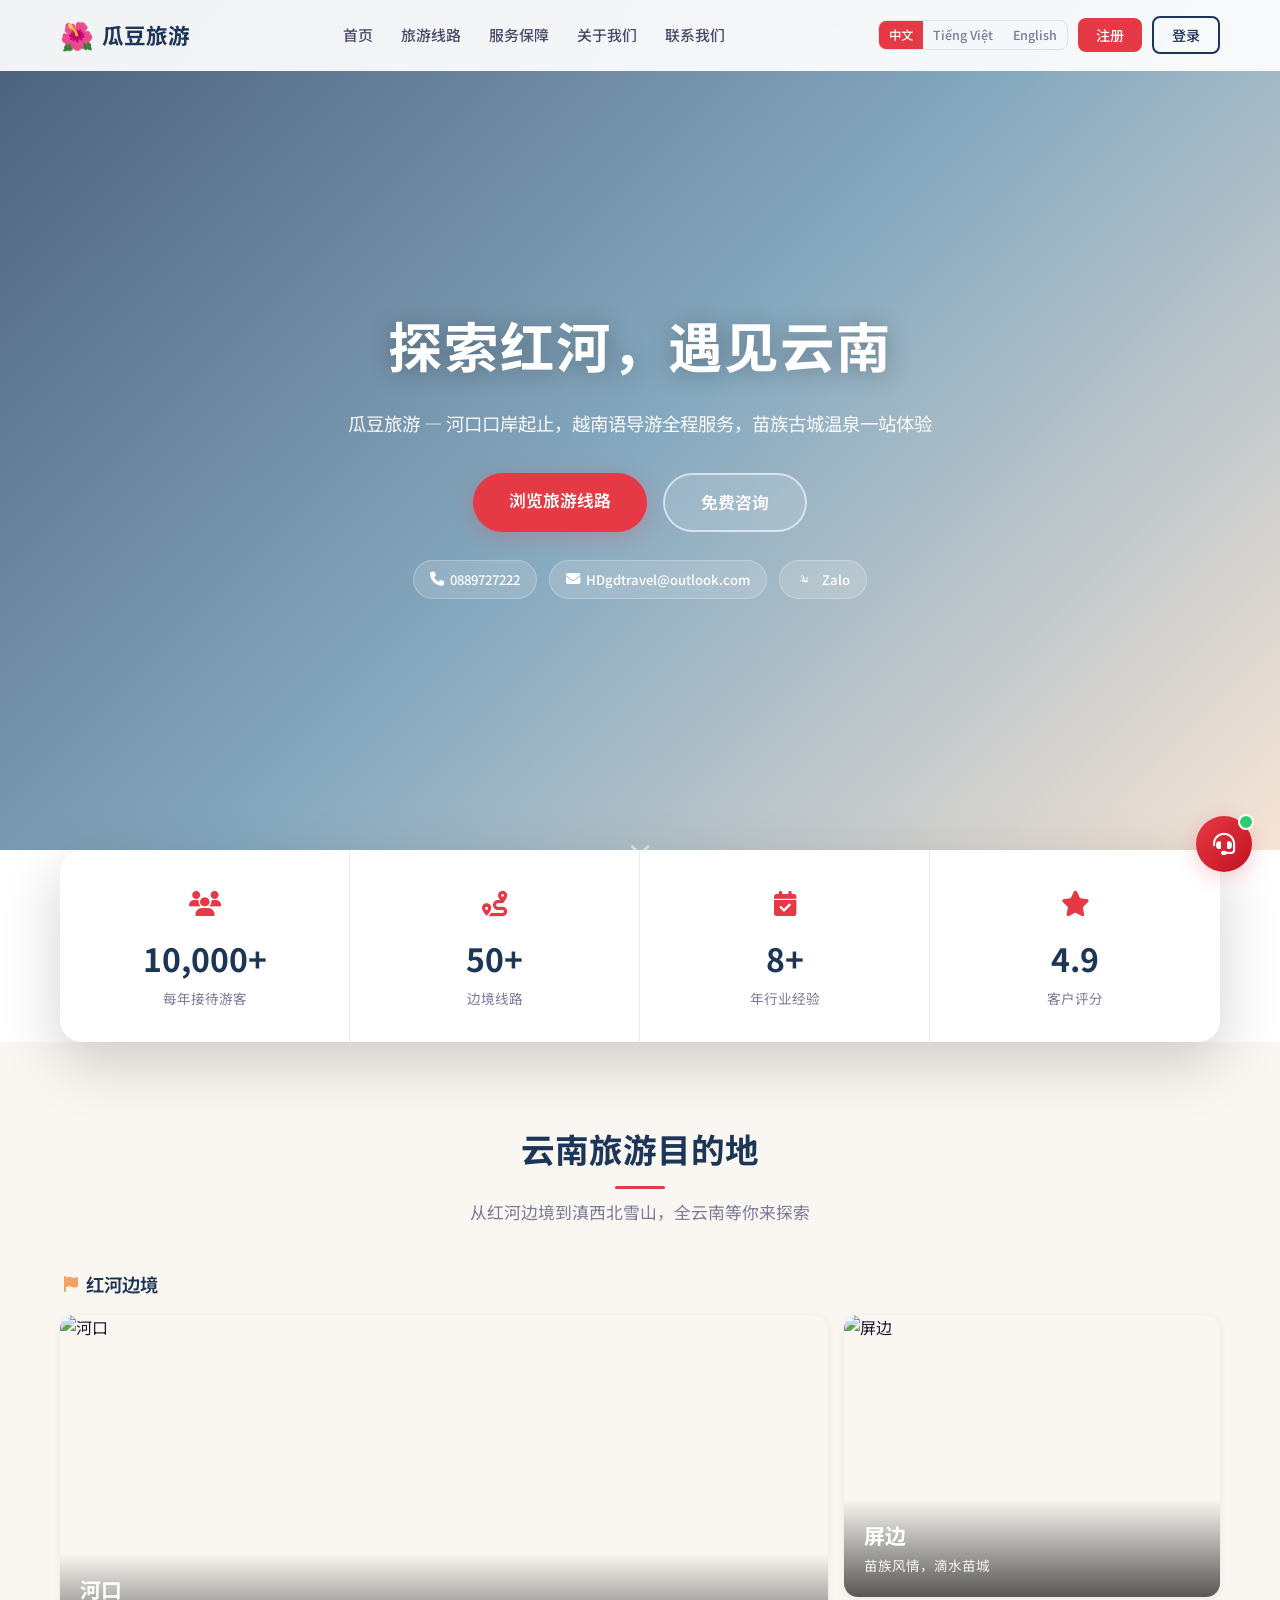
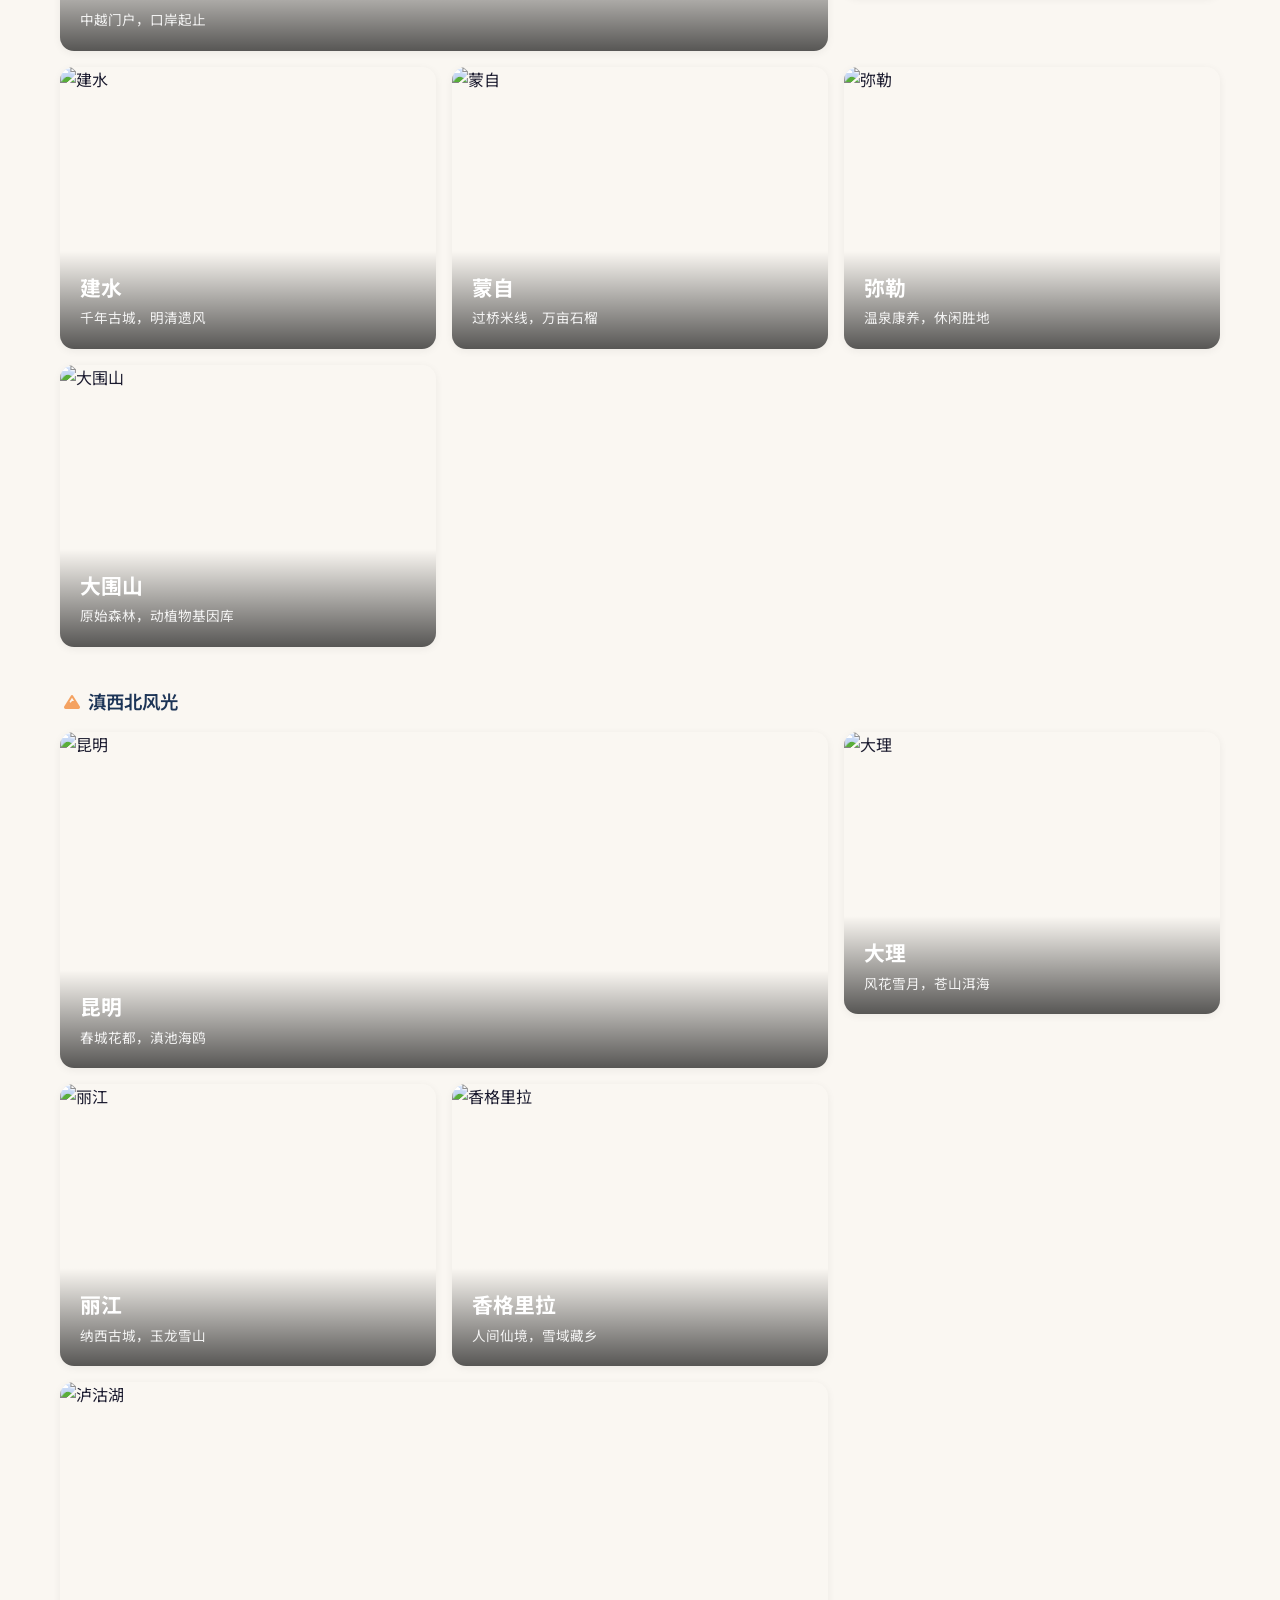
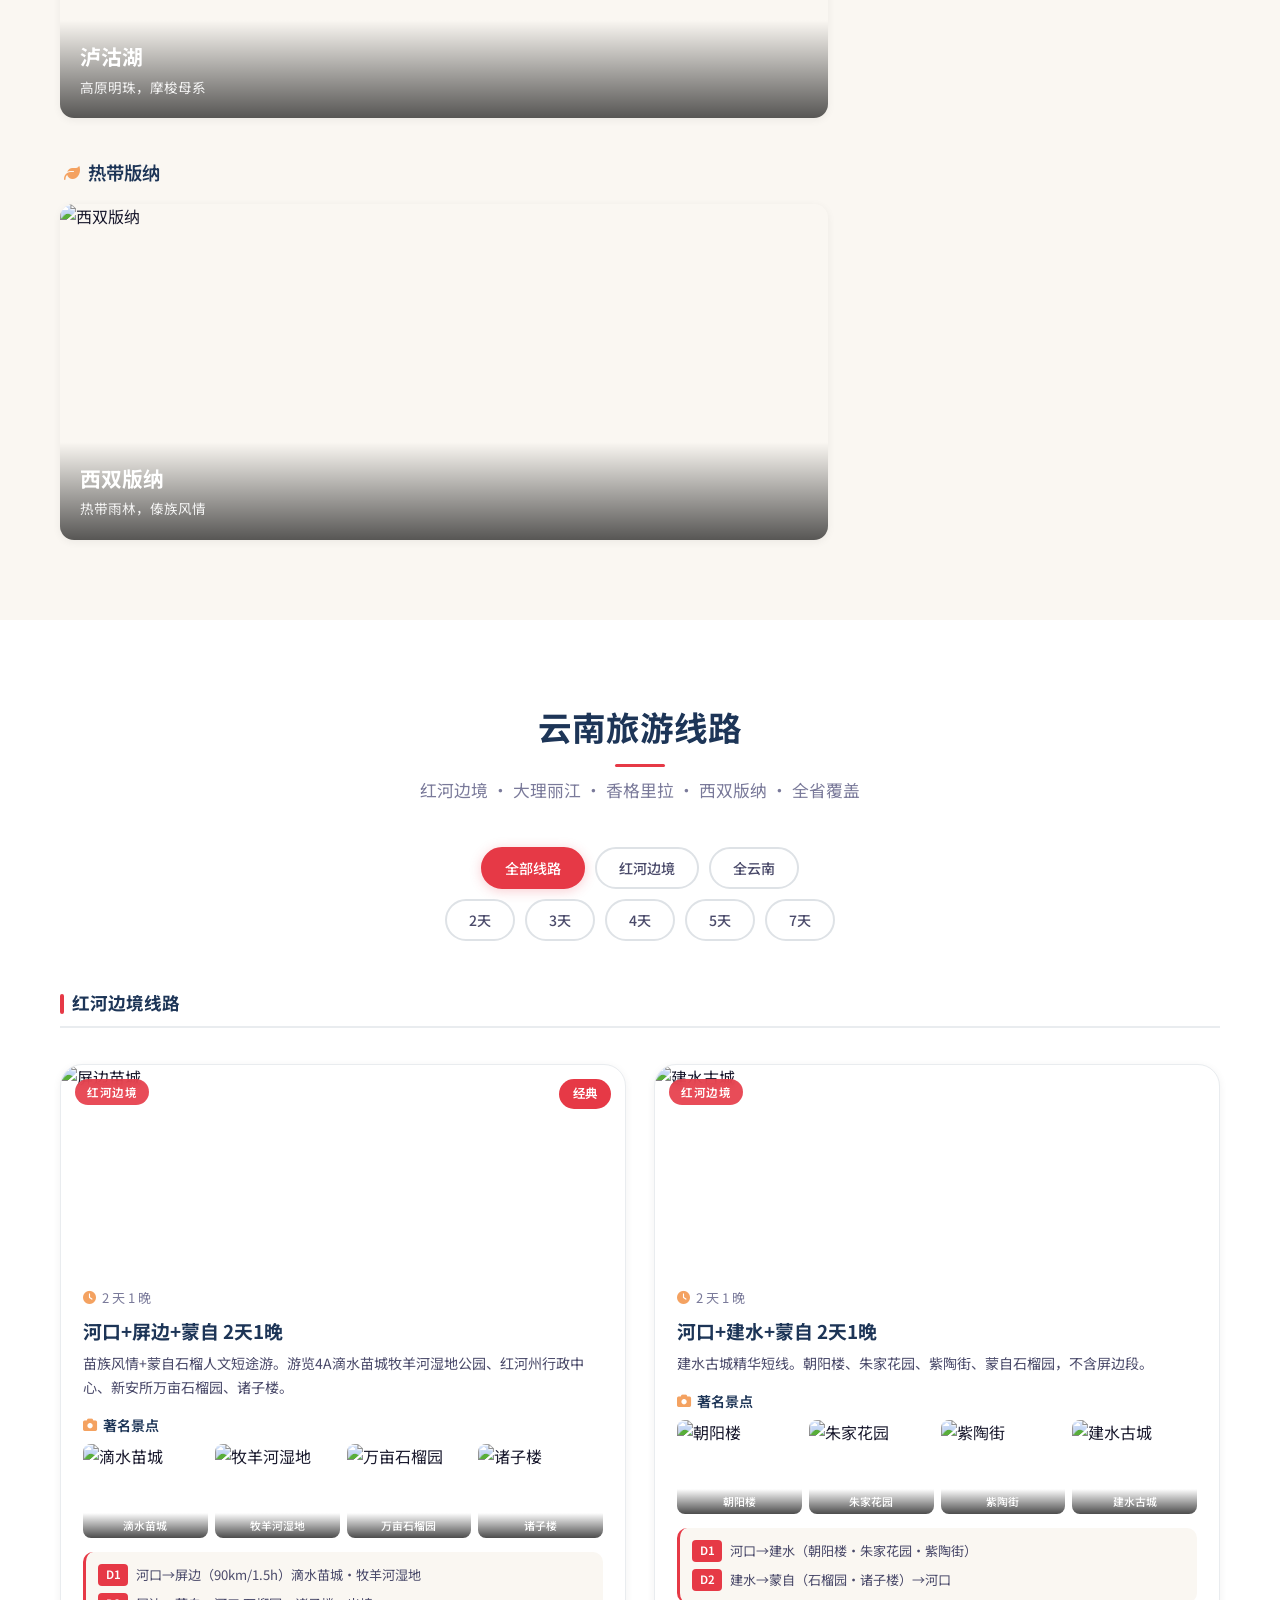
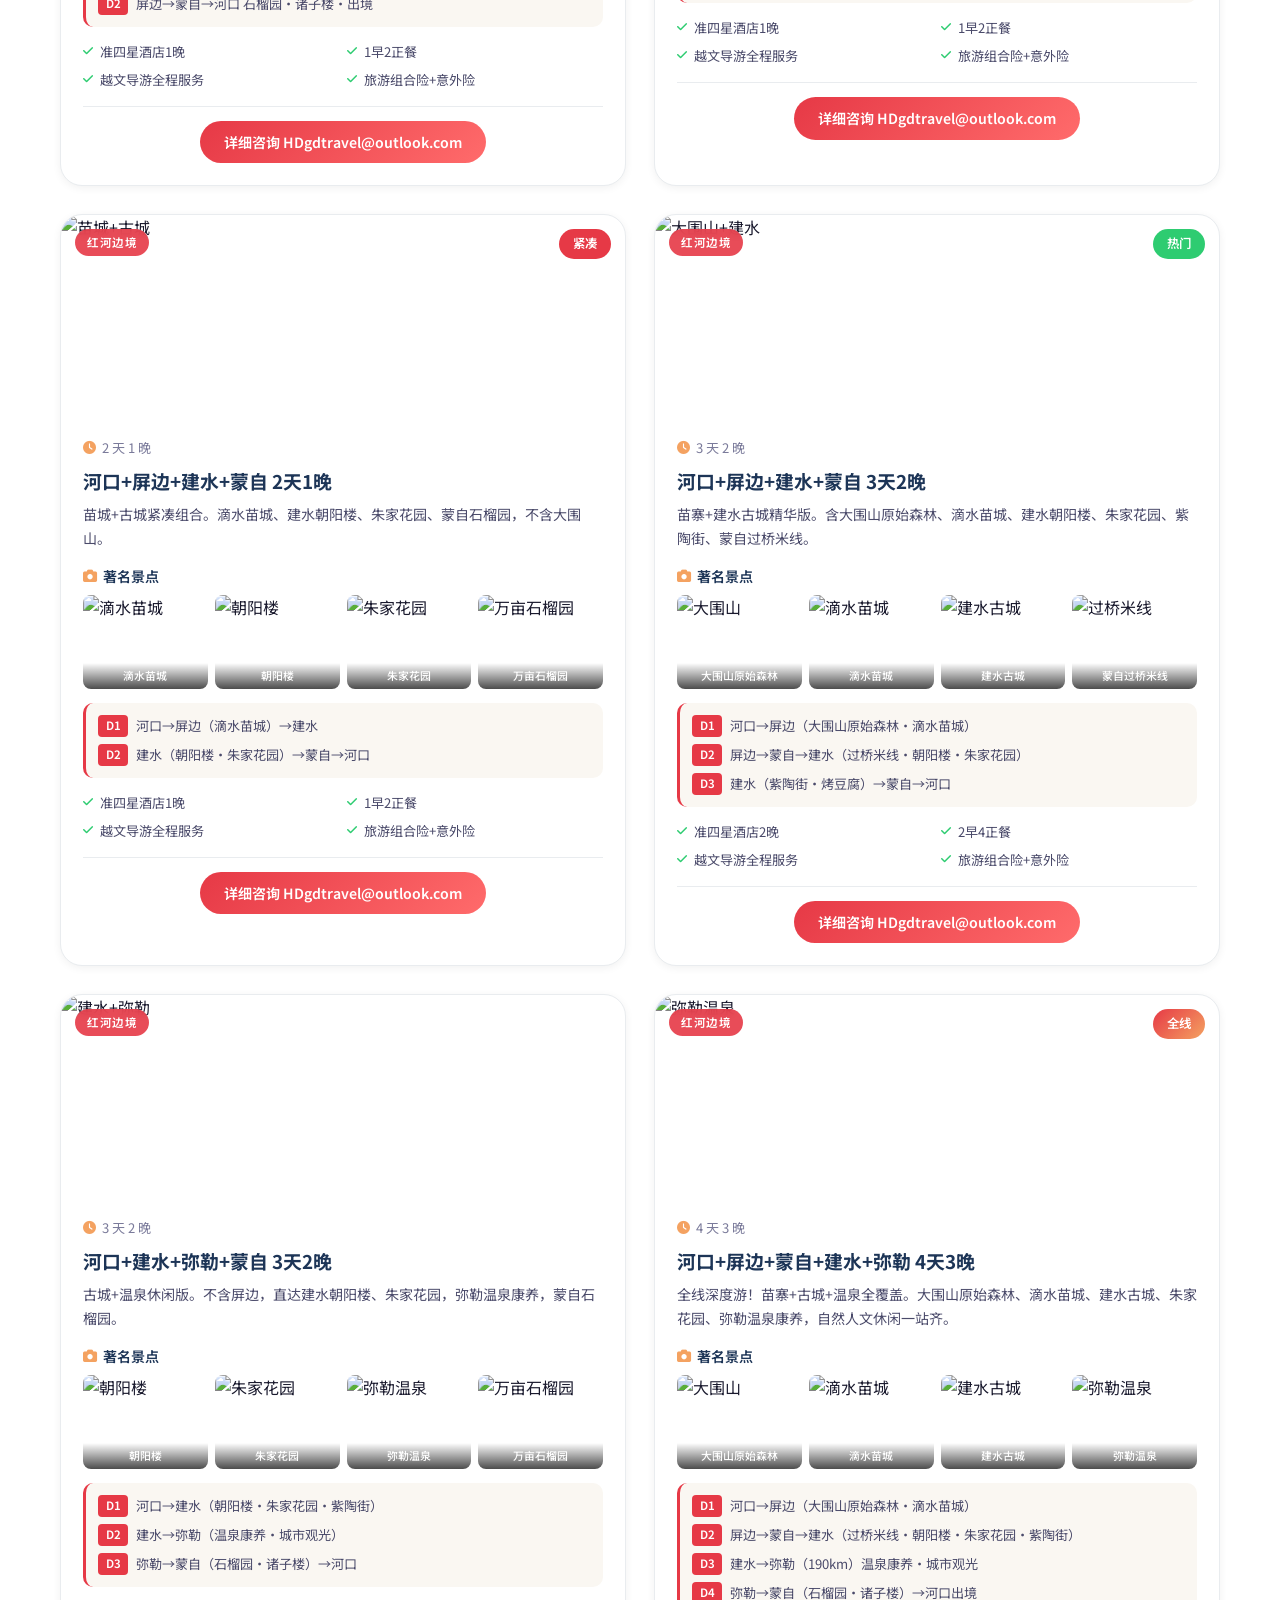
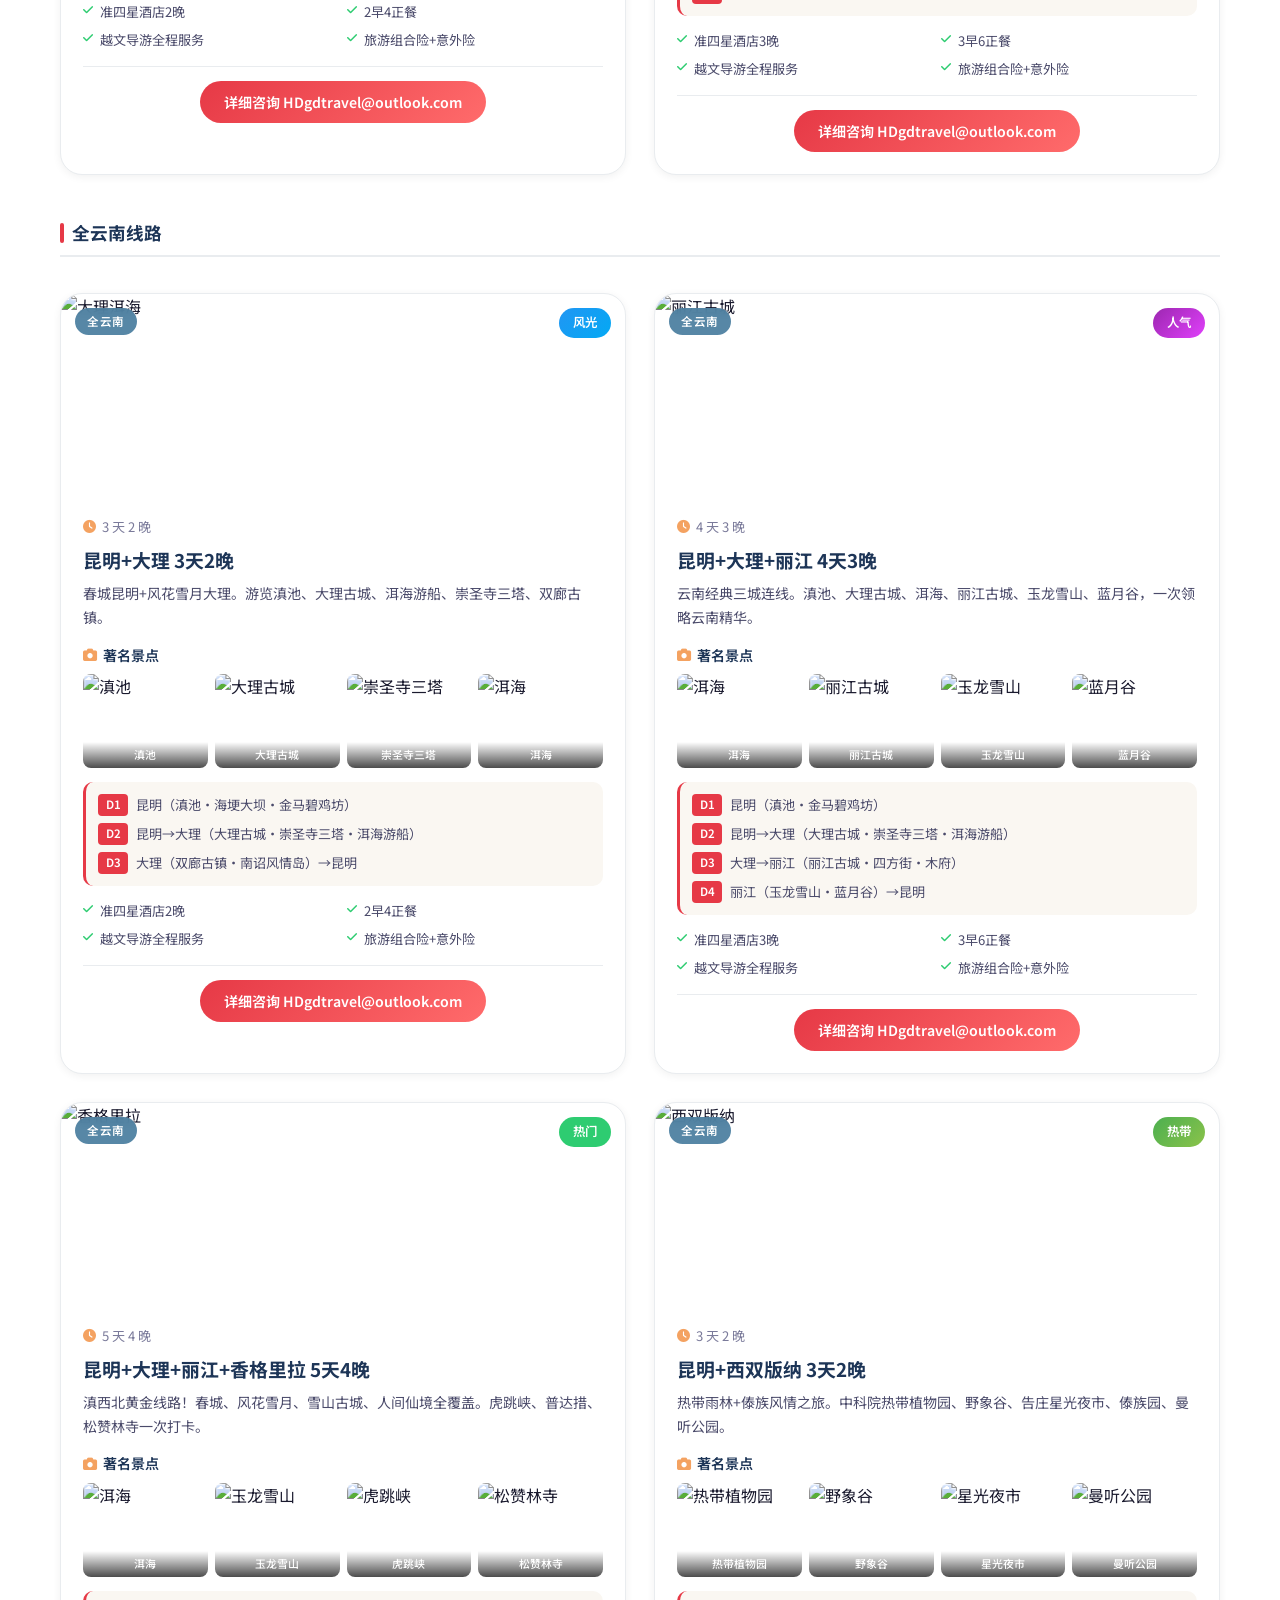
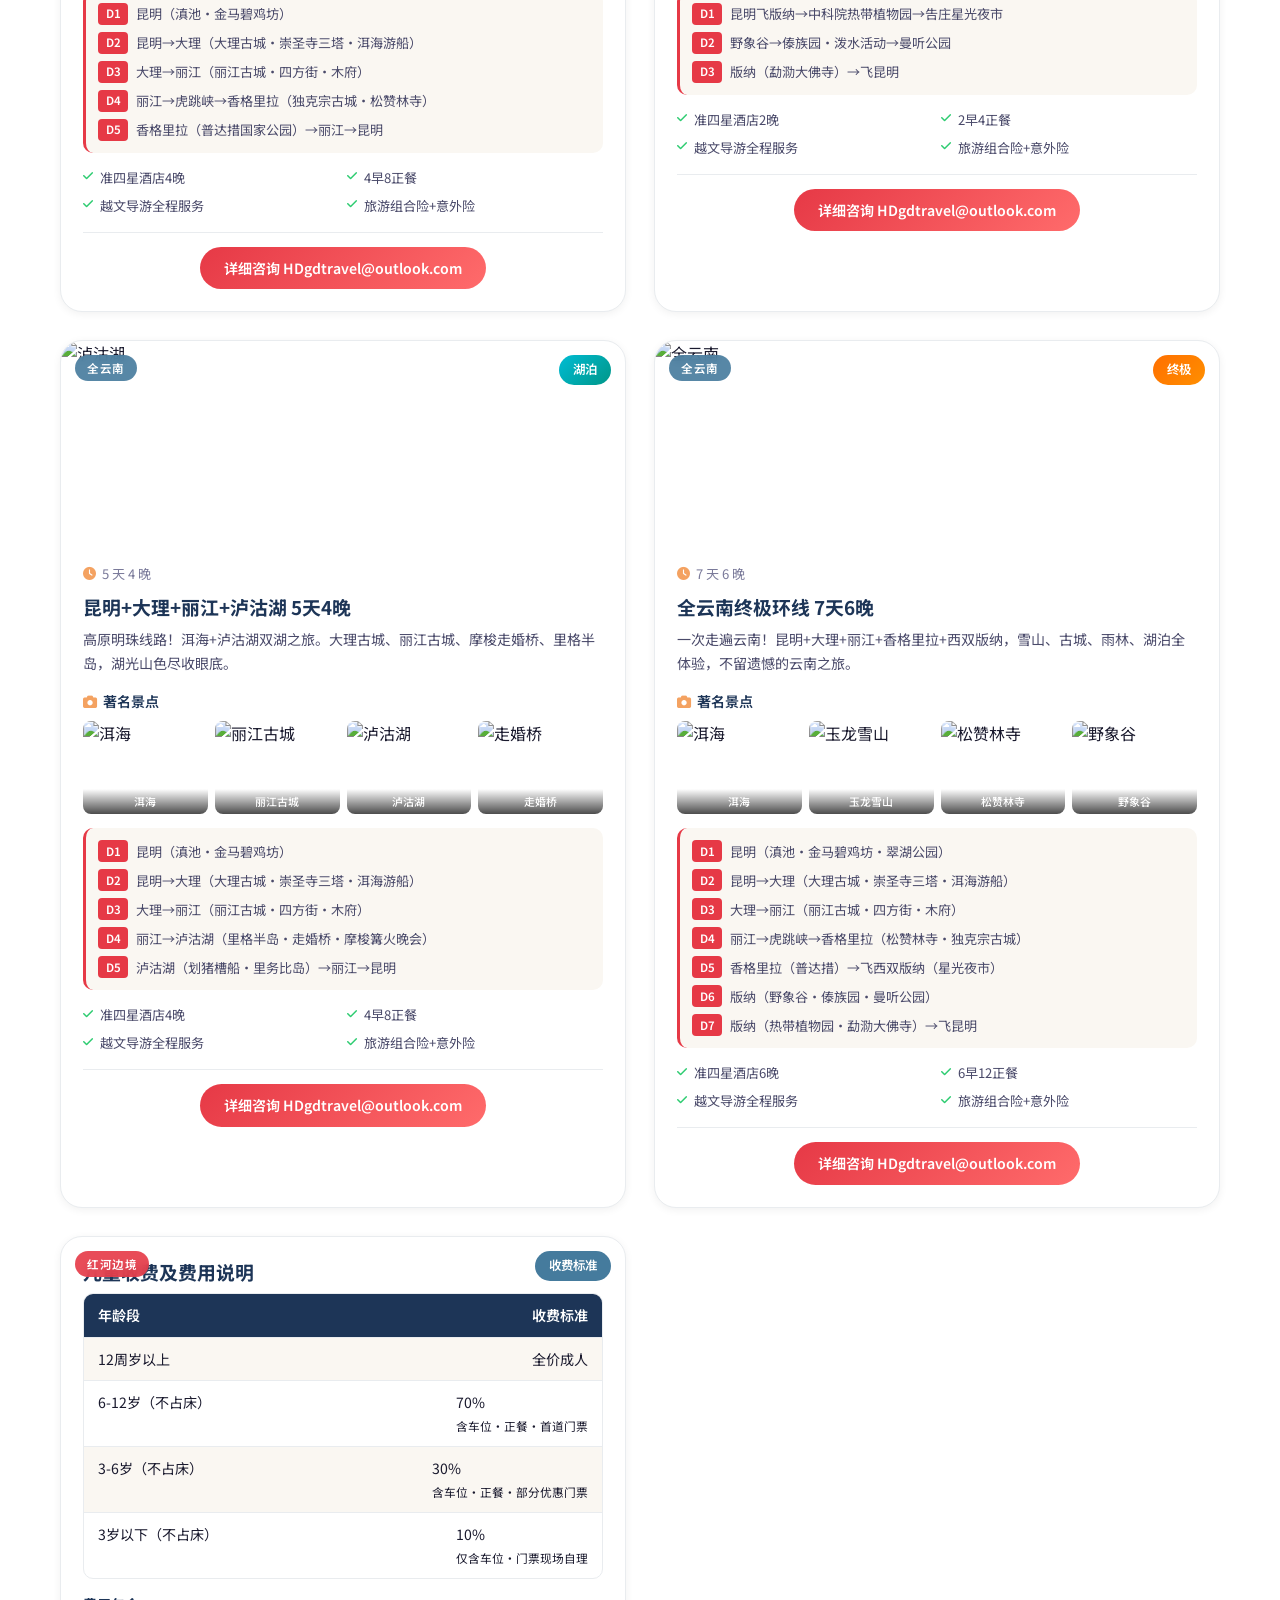
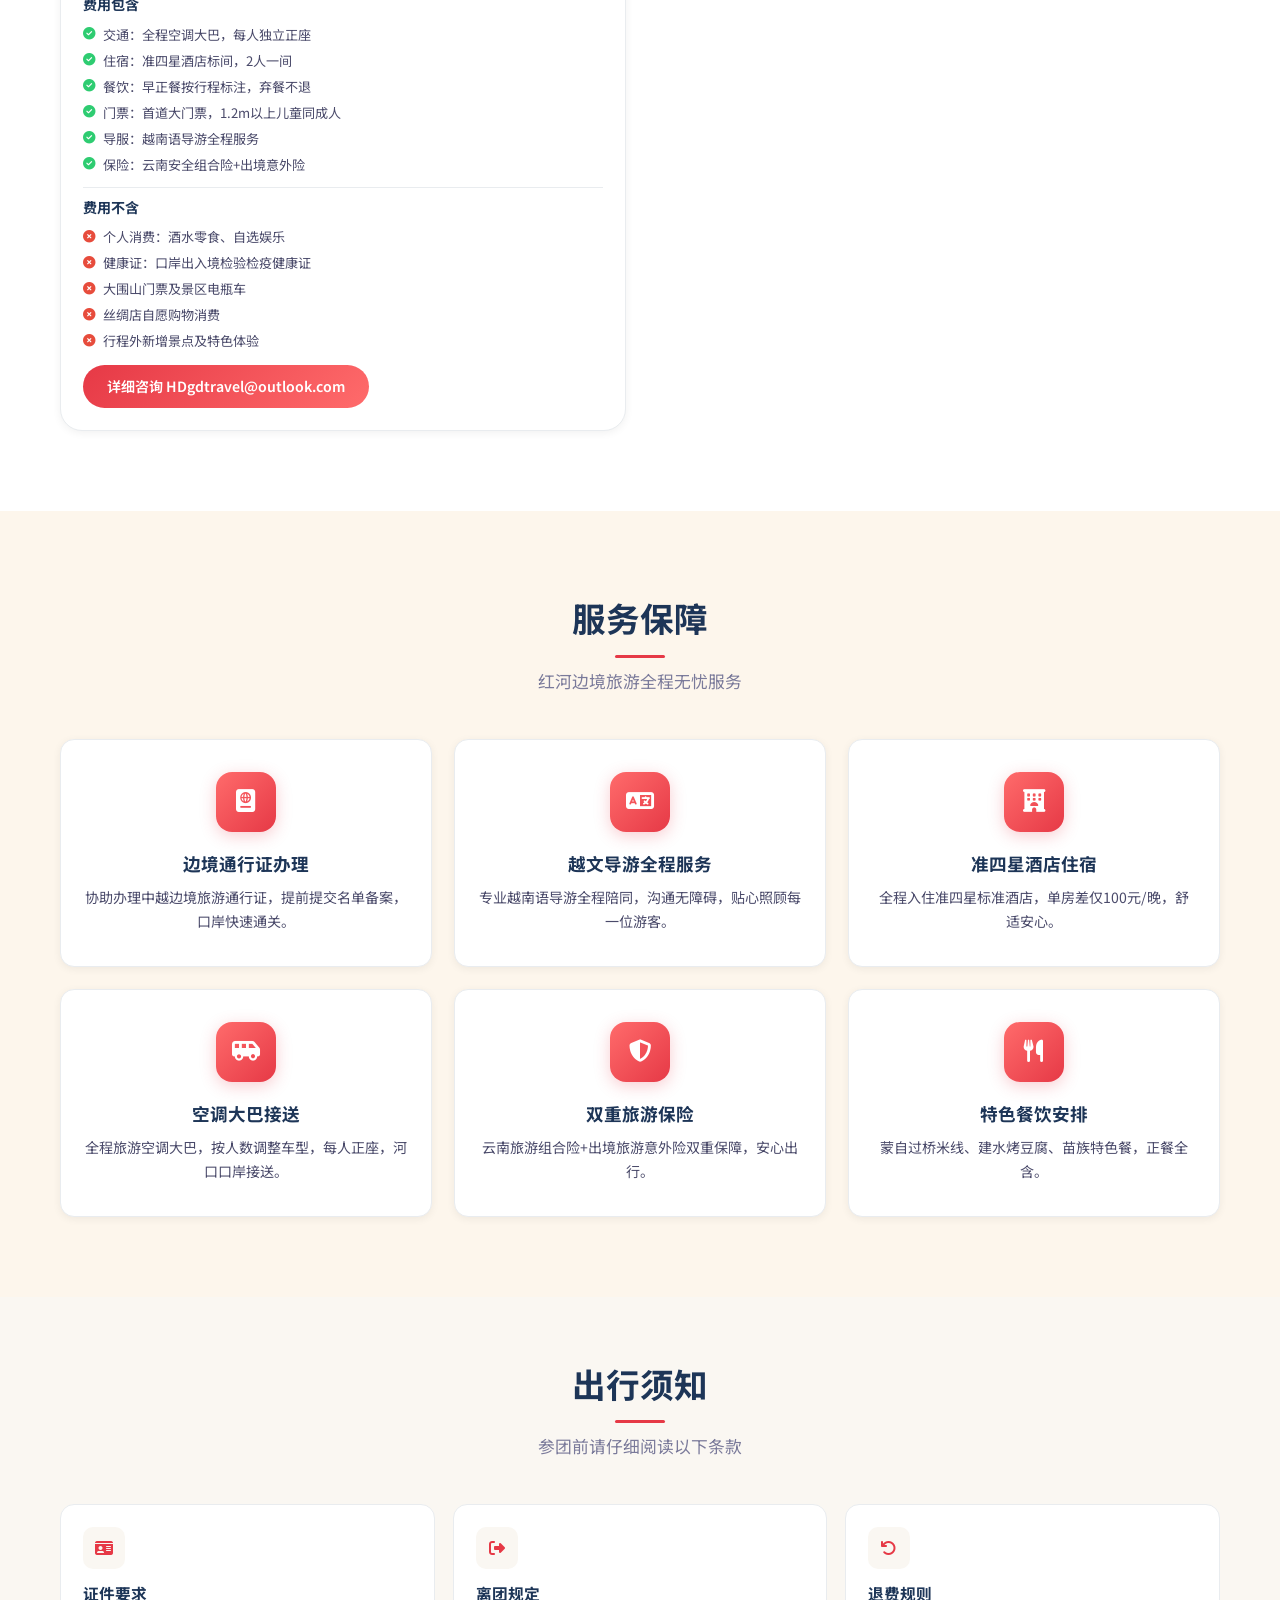
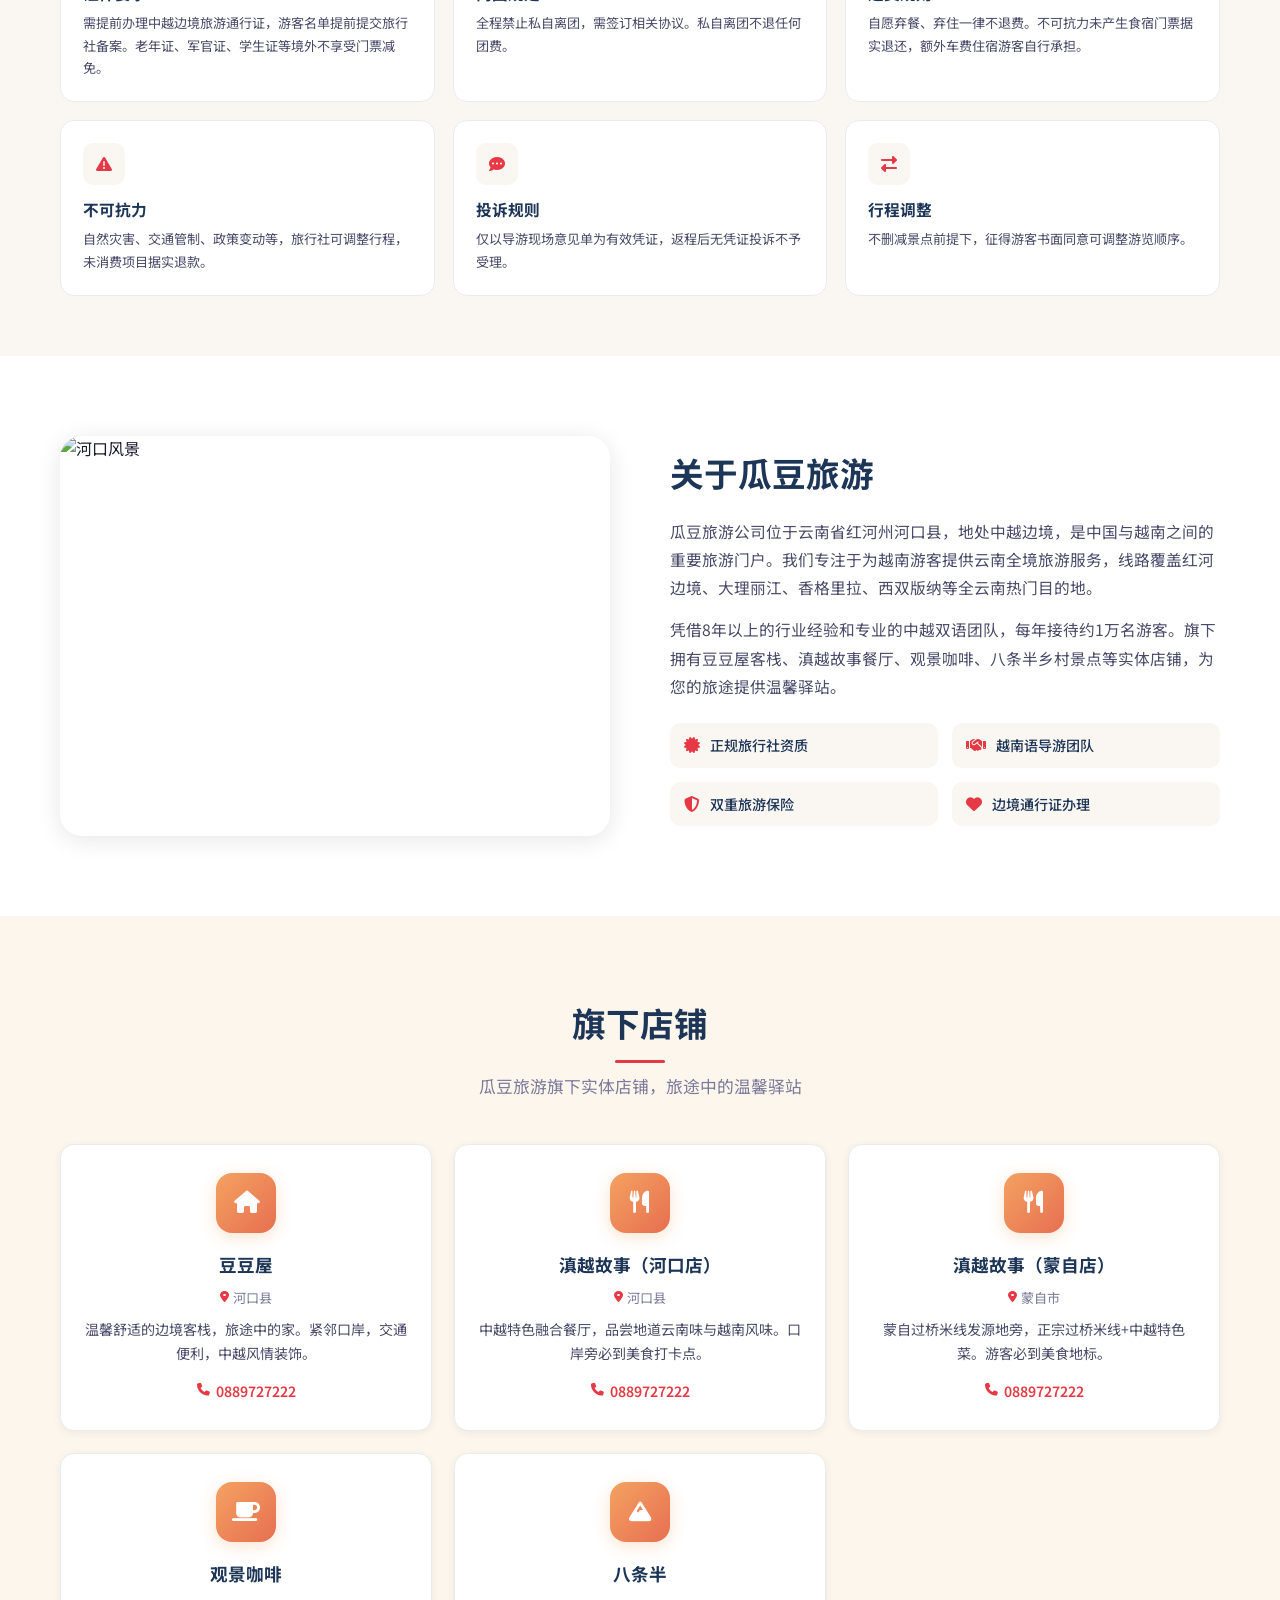
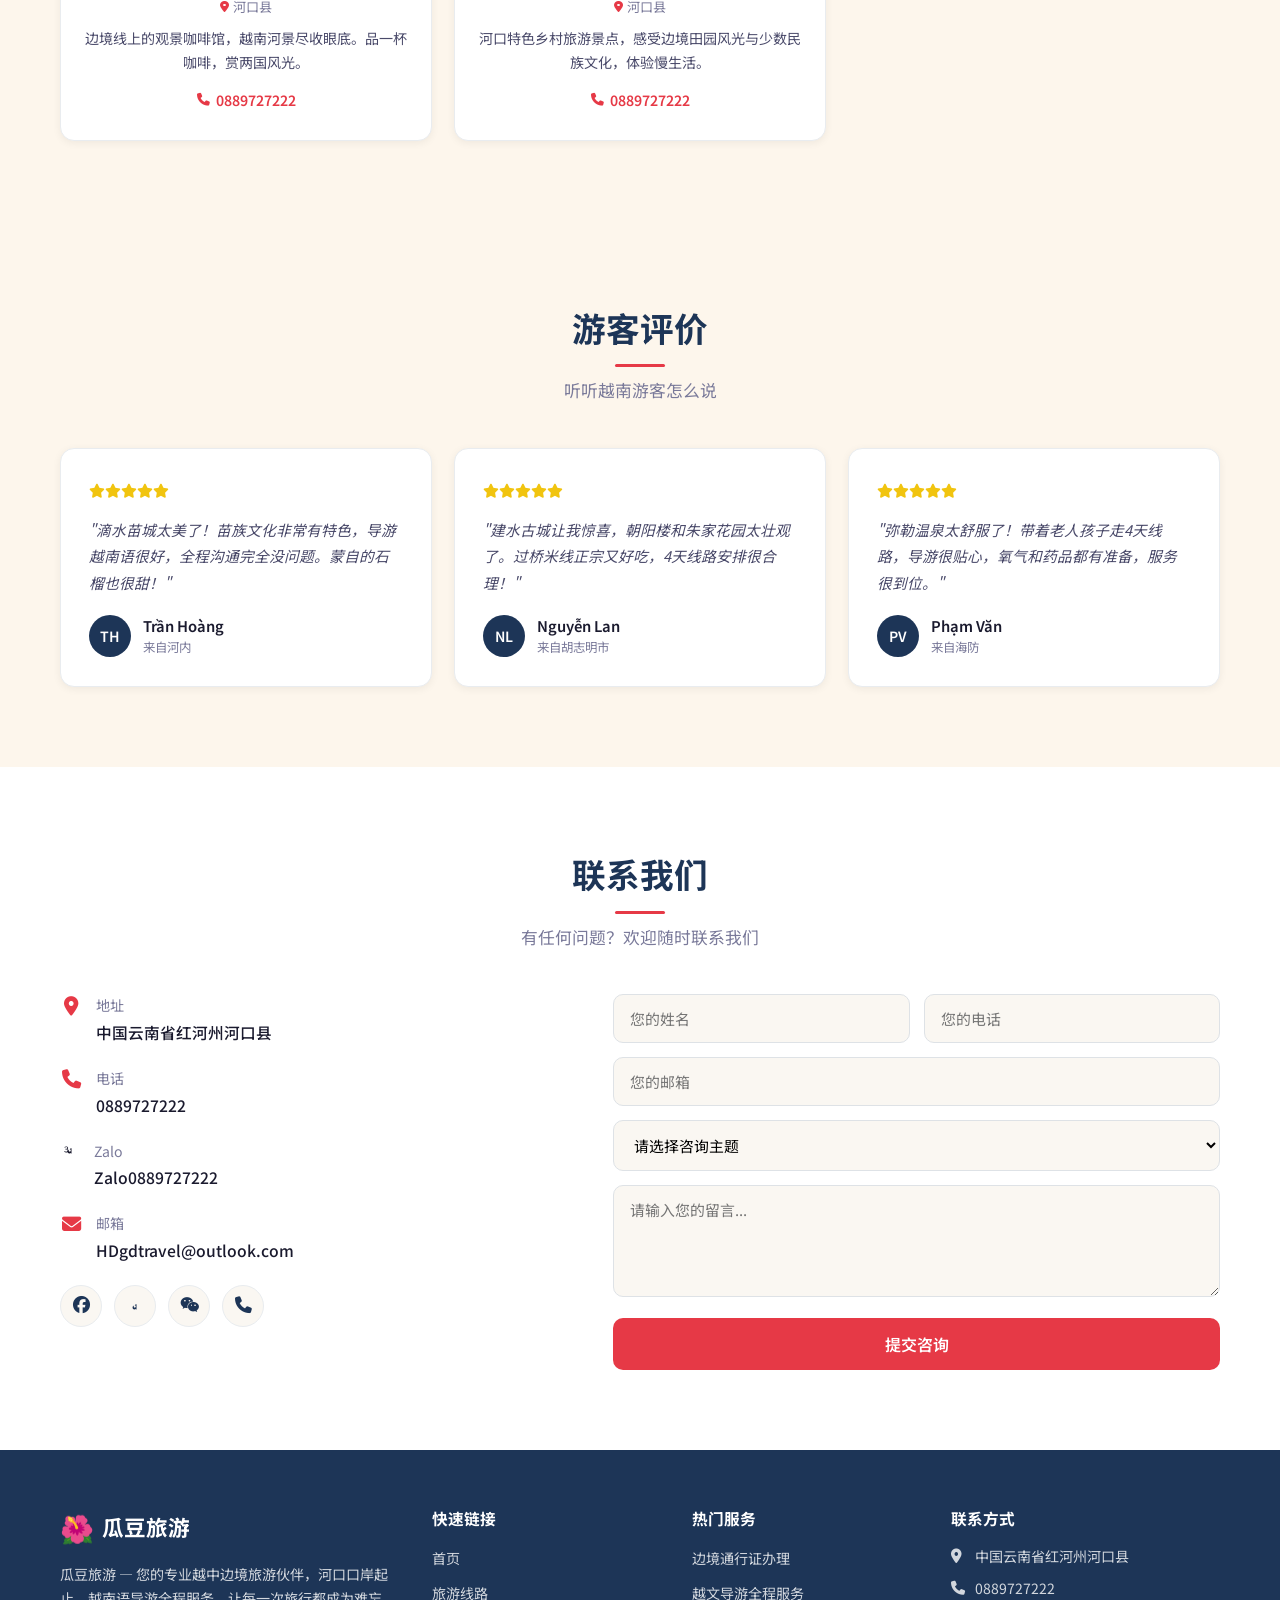
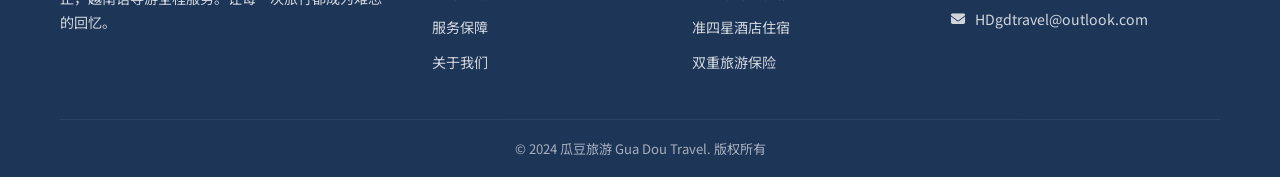
==== index.html @ 8dcc0787 "Add business locations, registration system, annual visitors stat, AI chatbot knowledge" ====
<!DOCTYPE html>
<html lang="zh">
<head>
    <meta charset="UTF-8">
    <meta name="viewport" content="width=device-width, initial-scale=1.0">
    <title>瓜豆旅游 | 全云南旅游 | Gua Dou Travel</title>
    <link rel="stylesheet" href="styles.css">
    <link href="https://fonts.googleapis.com/css2?family=Noto+Sans+SC:wght@300;400;500;700&family=Noto+Sans:wght@300;400;500;700&display=swap" rel="stylesheet">
    <link rel="stylesheet" href="https://cdnjs.cloudflare.com/ajax/libs/font-awesome/6.5.0/css/all.min.css">
</head>
<body>
    <!-- ========== Navigation ========== -->
    <nav class="navbar" id="navbar">
        <div class="nav-container">
            <a href="#" class="logo">
                <span class="logo-icon">🌺</span>
                <span class="logo-text" data-i18n="company_name">瓜豆旅游</span>
            </a>
            <ul class="nav-links" id="navLinks">
                <li><a href="#home" data-i18n="nav_home">首页</a></li>
                <li><a href="#packages" data-i18n="nav_packages">旅游线路</a></li>
                <li><a href="#services" data-i18n="nav_services">服务保障</a></li>
                <li><a href="#about" data-i18n="nav_about">关于我们</a></li>
                <li><a href="#contact" data-i18n="nav_contact">联系我们</a></li>
            </ul>
            <div class="nav-actions">
                <div class="lang-switcher" id="langSwitcher">
                    <button class="lang-btn active" data-lang="zh">中文</button>
                    <button class="lang-btn" data-lang="vi">Tiếng Việt</button>
                    <button class="lang-btn" data-lang="en">English</button>
                </div>
                <button class="btn-register" id="btnRegister" data-i18n="register">注册</button>
                <button class="btn-login" id="btnLogin" data-i18n="login">登录</button>
                <button class="mobile-menu-btn" id="mobileMenuBtn">
                    <i class="fas fa-bars"></i>
                </button>
            </div>
        </div>
    </nav>

    <!-- ========== Hero Section ========== -->
    <section class="hero hero-bg" id="home">
        <div class="hero-overlay"></div>
        <div class="hero-content">
            <h1 data-i18n="hero_title">探索云南，遇见中国</h1>
            <p class="hero-tagline" data-i18n="hero_subtitle">瓜豆旅游 — <span class="tagline-highlight">越南语导游全程服务</span>，从红河边境到大理丽江，一站式云南深度体验</p>
            <div class="hero-buttons">
                <a href="#packages" class="btn-primary" data-i18n="hero_cta">浏览旅游线路</a>
                <a href="mailto:HDgdtravel@outlook.com" class="btn-secondary" data-i18n="hero_cta2">免费咨询</a>
            </div>
            <div class="hero-contact-badges">
                <a href="tel:0889727222" class="hero-badge">
                    <i class="fas fa-phone"></i>
                    <span>0889727222</span>
                </a>
                <a href="mailto:HDgdtravel@outlook.com" class="hero-badge">
                    <i class="fas fa-envelope"></i>
                    <span>HDgdtravel@outlook.com</span>
                </a>
                <a href="#" class="hero-badge">
                    <svg class="zalo-icon" viewBox="0 0 24 24" width="16" height="16">
                        <path fill="currentColor" d="M12.49 10.272v-.45h1.347v6.322h-.77l-.144-.432a2.23 2.23 0 01-1.645.582c-1.268 0-2.22-.99-2.22-2.394 0-1.404.952-2.394 2.22-2.394.612 0 1.098.216 1.212.566zm-.77 3.78c.738 0 1.278-.576 1.278-1.395s-.54-1.395-1.278-1.395-1.278.576-1.278 1.395.54 1.395 1.278 1.395zM5.764 13.22c.324.558.918.846 1.692.846.9 0 1.494-.576 1.494-1.35 0-.846-.612-1.242-1.494-1.242H6.462v-.918h.99c.774 0 1.242-.36 1.242-1.026 0-.648-.468-1.044-1.242-1.044-.612 0-1.098.252-1.386.72l-.882-.522C5.594 8.118 6.422 7.68 7.48 7.68c1.386 0 2.286.792 2.286 1.926 0 .684-.324 1.224-.9 1.548.702.324 1.098.936 1.098 1.746 0 1.296-1.026 2.178-2.538 2.178-1.08 0-1.944-.432-2.43-1.242l.768-.616z"/>
                    </svg>
                    <span>Zalo</span>
                </a>
            </div>
        </div>
        <div class="hero-scroll-indicator">
            <i class="fas fa-chevron-down"></i>
        </div>
    </section>

    <!-- ========== Stats Section ========== -->
    <section class="stats">
        <div class="container">
            <div class="stats-grid">
                <div class="stat-item">
                    <div class="stat-icon"><i class="fas fa-users"></i></div>
                    <div class="stat-number">10,000+</div>
                    <div class="stat-label" data-i18n="stat_customers">每年接待游客</div>
                </div>
                <div class="stat-item">
                    <div class="stat-icon"><i class="fas fa-route"></i></div>
                    <div class="stat-number">50+</div>
                    <div class="stat-label" data-i18n="stat_routes">精选路线</div>
                </div>
                <div class="stat-item">
                    <div class="stat-icon"><i class="fas fa-calendar-check"></i></div>
                    <div class="stat-number">8+</div>
                    <div class="stat-label" data-i18n="stat_years">年行业经验</div>
                </div>
                <div class="stat-item">
                    <div class="stat-icon"><i class="fas fa-star"></i></div>
                    <div class="stat-number">4.9</div>
                    <div class="stat-label" data-i18n="stat_rating">客户评分</div>
                </div>
            </div>
        </div>
    </section>

    <!-- ========== Destinations Section ========== -->
    <section class="destinations" id="destinations">
        <div class="container">
            <div class="section-header">
                <h2 data-i18n="dest_title">云南旅游目的地</h2>
                <p data-i18n="dest_subtitle">从红河边境到滇西北雪山，全云南等你来探索</p>
            </div>

            <!-- 红河边境 -->
            <div class="dest-category">
                <h3 class="dest-category-title"><i class="fas fa-flag"></i> <span data-i18n="dest_cat_border">红河边境</span></h3>
                <div class="dest-grid dest-grid-border">
                    <div class="dest-card dest-large">
                        <img src="https://trae-api-cn.mchost.guru/api/ide/v1/text_to_image?prompt=Hekou%20border%20town%20Yunnan%20China%20Vietnam%20border%20bridge%20tropical%20river&image_size=landscape_16_9" alt="河口">
                        <div class="dest-overlay">
                            <h3 data-i18n="dest_hekou">河口</h3>
                            <p data-i18n="dest_hekou_desc">中越门户，口岸起止</p>
                        </div>
                    </div>
                    <div class="dest-card">
                        <img src="https://trae-api-cn.mchost.guru/api/ide/v1/text_to_image?prompt=Pingbian%20Miao%20ethnic%20culture%20town%20Dishui%20Miao%20City%20Yunnan%20with%20river%20and%20traditional%20architecture&image_size=landscape_16_9" alt="屏边">
                        <div class="dest-overlay">
                            <h3 data-i18n="dest_pingbian">屏边</h3>
                            <p data-i18n="dest_pingbian_desc">苗族风情，滴水苗城</p>
                        </div>
                    </div>
                    <div class="dest-card">
                        <img src="https://trae-api-cn.mchost.guru/api/ide/v1/text_to_image?prompt=Jianshui%20ancient%20town%20Yunnan%20Chaoyang%20tower%20Zhu%20family%20garden%20traditional%20Chinese%20architecture&image_size=landscape_16_9" alt="建水">
                        <div class="dest-overlay">
                            <h3 data-i18n="dest_jianshui">建水</h3>
                            <p data-i18n="dest_jianshui_desc">千年古城，明清遗风</p>
                        </div>
                    </div>
                    <div class="dest-card">
                        <img src="https://trae-api-cn.mchost.guru/api/ide/v1/text_to_image?prompt=Mengzi%20city%20Yunnan%20pomegranate%20orchard%20and%20crossing%20bridge%20noodles%20food%20culture&image_size=landscape_16_9" alt="蒙自">
                        <div class="dest-overlay">
                            <h3 data-i18n="dest_mengzi">蒙自</h3>
                            <p data-i18n="dest_mengzi_desc">过桥米线，万亩石榴</p>
                        </div>
                    </div>
                    <div class="dest-card">
                        <img src="https://trae-api-cn.mchost.guru/api/ide/v1/text_to_image?prompt=Mile%20city%20Yunnan%20hot%20spring%20resort%20Buddha%20statue%20and%20wellness%20tourism&image_size=landscape_16_9" alt="弥勒">
                        <div class="dest-overlay">
                            <h3 data-i18n="dest_mile">弥勒</h3>
                            <p data-i18n="dest_mile_desc">温泉康养，休闲胜地</p>
                        </div>
                    </div>
                    <div class="dest-card">
                        <img src="https://trae-api-cn.mchost.guru/api/ide/v1/text_to_image?prompt=Daweishan%20primeval%20forest%20park%20Yunnan%20ancient%20trees%20nature%20reserve%20misty%20mountains&image_size=landscape_16_9" alt="大围山">
                        <div class="dest-overlay">
                            <h3 data-i18n="dest_daweishan">大围山</h3>
                            <p data-i18n="dest_daweishan_desc">原始森林，动植物基因库</p>
                        </div>
                    </div>
                </div>
            </div>

            <!-- 滇西北 -->
            <div class="dest-category">
                <h3 class="dest-category-title"><i class="fas fa-mountain"></i> <span data-i18n="dest_cat_northwest">滇西北风光</span></h3>
                <div class="dest-grid dest-grid-nw">
                    <div class="dest-card dest-large">
                        <img src="https://trae-api-cn.mchost.guru/api/ide/v1/text_to_image?prompt=Kunming%20Dianchi%20Lake%20seagulls%20and%20Spring%20city%20skyline%20Yunnan%20China&image_size=landscape_16_9" alt="昆明">
                        <div class="dest-overlay">
                            <h3 data-i18n="dest_kunming">昆明</h3>
                            <p data-i18n="dest_kunming_desc">春城花都，滇池海鸥</p>
                        </div>
                    </div>
                    <div class="dest-card">
                        <img src="https://trae-api-cn.mchost.guru/api/ide/v1/text_to_image?prompt=Dali%20Erhai%20Lake%20with%20Cangshan%20mountains%20and%20Three%20Pagodas%20Yunnan%20scenic%20view&image_size=landscape_16_9" alt="大理">
                        <div class="dest-overlay">
                            <h3 data-i18n="dest_dali">大理</h3>
                            <p data-i18n="dest_dali_desc">风花雪月，苍山洱海</p>
                        </div>
                    </div>
                    <div class="dest-card">
                        <img src="https://trae-api-cn.mchost.guru/api/ide/v1/text_to_image?prompt=Lijiang%20ancient%20town%20with%20Jade%20Dragon%20Snow%20Mountain%20and%20traditional%20Naxi%20architecture%20Yunnan&image_size=landscape_16_9" alt="丽江">
                        <div class="dest-overlay">
                            <h3 data-i18n="dest_lijang">丽江</h3>
                            <p data-i18n="dest_lijang_desc">纳西古城，玉龙雪山</p>
                        </div>
                    </div>
                    <div class="dest-card">
                        <img src="https://trae-api-cn.mchost.guru/api/ide/v1/text_to_image?prompt=Shangri-La%20Songzanlin%20Monastery%20and%20Pudacuo%20National%20Park%20with%20snow%20mountains%20and%20lakes%20Yunnan&image_size=landscape_16_9" alt="香格里拉">
                        <div class="dest-overlay">
                            <h3 data-i18n="dest_shangrila">香格里拉</h3>
                            <p data-i18n="dest_shangrila_desc">人间仙境，雪域藏乡</p>
                        </div>
                    </div>
                    <div class="dest-card dest-large">
                        <img src="https://trae-api-cn.mchost.guru/api/ide/v1/text_to_image?prompt=Lugu%20Lake%20crystal%20clear%20water%20with%20boats%20and%20Mosuo%20culture%20village%20Yunnan&image_size=landscape_16_9" alt="泸沽湖">
                        <div class="dest-overlay">
                            <h3 data-i18n="dest_lugu">泸沽湖</h3>
                            <p data-i18n="dest_lugu_desc">高原明珠，摩梭母系</p>
                        </div>
                    </div>
                </div>
            </div>

            <!-- 热带版纳 -->
            <div class="dest-category">
                <h3 class="dest-category-title"><i class="fas fa-leaf"></i> <span data-i18n="dest_cat_tropical">热带版纳</span></h3>
                <div class="dest-grid dest-grid-tropical">
                    <div class="dest-card dest-large">
                        <img src="https://trae-api-cn.mchost.guru/api/ide/v1/text_to_image?prompt=Xishuangbanna%20tropical%20rainforest%20Dai%20ethnic%20culture%20pagoda%20and%20peacock%20Yunnan&image_size=landscape_16_9" alt="西双版纳">
                        <div class="dest-overlay">
                            <h3 data-i18n="dest_banna">西双版纳</h3>
                            <p data-i18n="dest_banna_desc">热带雨林，傣族风情</p>
                        </div>
                    </div>
                </div>
            </div>
        </div>
    </section>

    <!-- ========== Travel Packages / Routes Section ========== -->
    <section class="packages" id="packages">
        <div class="container">
            <div class="section-header">
                <h2 data-i18n="packages_title">云南旅游线路</h2>
                <p data-i18n="packages_subtitle">红河边境 · 大理丽江 · 香格里拉 · 西双版纳 · 全省覆盖</p>
            </div>

            <!-- Route Filter Tabs — Two Rows -->
            <div class="route-tabs">
                <div class="route-tabs-row route-tabs-region">
                    <button class="route-tab active" data-filter="all" data-type="region" data-i18n="filter_all">全部线路</button>
                    <button class="route-tab" data-filter="border" data-type="region" data-i18n="filter_border">红河边境</button>
                    <button class="route-tab" data-filter="yunnan" data-type="region" data-i18n="filter_yunnan">全云南</button>
                </div>
                <div class="route-tabs-row route-tabs-duration">
                    <button class="route-tab" data-filter="2d" data-type="duration" data-i18n="filter_2d">2天</button>
                    <button class="route-tab" data-filter="3d" data-type="duration" data-i18n="filter_3d">3天</button>
                    <button class="route-tab" data-filter="4d" data-type="duration" data-i18n="filter_4d">4天</button>
                    <button class="route-tab" data-filter="5d" data-type="duration" data-i18n="filter_5d">5天</button>
                    <button class="route-tab" data-filter="7d" data-type="duration" data-i18n="filter_7d">7天</button>
                </div>
            </div>

            <div class="packages-grid" id="packagesGrid">

                <!-- ===== 红河边境线路 ===== -->
                <div class="route-region-header" data-i18n="route_header_border" data-skip-filter="true">红河边境线路</div>

                <!-- Route 1: 河口+屏边+蒙自 2天1晚 -->
                <div class="package-card featured" data-days="2d" data-region="border">
                    <div class="package-region-tag region-border">红河边境</div>
                    <div class="package-badge" data-i18n="badge_classic">经典</div>
                    <div class="package-img">
                        <img src="https://trae-api-cn.mchost.guru/api/ide/v1/text_to_image?prompt=Pingbian%20Dishui%20Miao%20City%20wetland%20park%20with%20Miao%20ethnic%20culture%20architecture%20Yunnan&image_size=landscape_16_9" alt="屏边苗城">
                    </div>
                    <div class="package-body">
                        <div class="package-duration"><i class="fas fa-clock"></i><span>2 <span data-i18n="days">天</span> 1 <span data-i18n="nights">晚</span></span></div>
                        <h3 data-i18n="r1_title">河口+屏边+蒙自 2天1晚</h3>
                        <p data-i18n="r1_desc">苗族风情+蒙自石榴人文短途游。游览4A滴水苗城牧羊河湿地公园、红河州行政中心、新安所万亩石榴园、诸子楼。</p>
                        <div class="landmarks-section">
                            <div class="landmarks-title"><i class="fas fa-camera"></i> <span data-i18n="landmarks_label">著名景点</span></div>
                            <div class="landmarks-grid">
                                <div class="landmark-item" onclick="openLightbox(this)"><img src="https://trae-api-cn.mchost.guru/api/ide/v1/text_to_image?prompt=Dishui%20Miao%20City%20wetland%20park%20with%20Miao%20ethnic%20stilt%20buildings%20and%20river%20Yunnan&image_size=square_hd" alt="滴水苗城"><span class="landmark-name" data-i18n="lm_miaocity">滴水苗城</span></div>
                                <div class="landmark-item" onclick="openLightbox(this)"><img src="https://trae-api-cn.mchost.guru/api/ide/v1/text_to_image?prompt=Muyang%20River%20wetland%20park%20with%20walking%20trails%20and%20water%20plants%20Pingbian%20Yunnan&image_size=square_hd" alt="牧羊河湿地"><span class="landmark-name" data-i18n="lm_muyang">牧羊河湿地</span></div>
                                <div class="landmark-item" onclick="openLightbox(this)"><img src="https://trae-api-cn.mchost.guru/api/ide/v1/text_to_image?prompt=Mengzi%20pomegranate%20orchard%20with%20red%20pomegranate%20fruits%20and%20trees%20Yunnan&image_size=square_hd" alt="万亩石榴园"><span class="landmark-name" data-i18n="lm_pomegranate">万亩石榴园</span></div>
                                <div class="landmark-item" onclick="openLightbox(this)"><img src="https://trae-api-cn.mchost.guru/api/ide/v1/text_to_image?prompt=Zhuzi%20Tower%20traditional%20Chinese%20pavilion%20building%20Mengzi%20Yunnan&image_size=square_hd" alt="诸子楼"><span class="landmark-name" data-i18n="lm_zhuzi">诸子楼</span></div>
                            </div>
                        </div>
                        <div class="itinerary-mini">
                            <div class="day-tag"><span>D1</span> <span data-i18n="r1_d1">河口→屏边（90km/1.5h）滴水苗城·牧羊河湿地</span></div>
                            <div class="day-tag"><span>D2</span> <span data-i18n="r1_d2">屏边→蒙自→河口 石榴园·诸子楼·出境</span></div>
                        </div>
                        <ul class="package-includes">
                            <li><i class="fas fa-check"></i> <span data-i18n="inc_hotel">准四星酒店1晚</span></li>
                            <li><i class="fas fa-check"></i> <span data-i18n="inc_1b2m">1早2正餐</span></li>
                            <li><i class="fas fa-check"></i> <span data-i18n="inc_guide">越文导游全程服务</span></li>
                            <li><i class="fas fa-check"></i> <span data-i18n="inc_insurance">旅游组合险+意外险</span></li>
                        </ul>
                        <div class="package-footer"><a href="mailto:HDgdtravel@outlook.com" class="btn-consult" data-i18n="consult_email">详细咨询 HDgdtravel@outlook.com</a></div>
                    </div>
                </div>

                <!-- Route 2: 河口+建水+蒙自 2天1晚 -->
                <div class="package-card" data-days="2d" data-region="border">
                    <div class="package-region-tag region-border">红河边境</div>
                    <div class="package-img"><img src="https://trae-api-cn.mchost.guru/api/ide/v1/text_to_image?prompt=Jianshui%20ancient%20town%20Chaoyang%20tower%20and%20Zhu%20family%20garden%20traditional%20architecture%20Yunnan&image_size=landscape_16_9" alt="建水古城"></div>
                    <div class="package-body">
                        <div class="package-duration"><i class="fas fa-clock"></i><span>2 <span data-i18n="days">天</span> 1 <span data-i18n="nights">晚</span></span></div>
                        <h3 data-i18n="r2_title">河口+建水+蒙自 2天1晚</h3>
                        <p data-i18n="r2_desc">建水古城精华短线。朝阳楼、朱家花园、紫陶街、蒙自石榴园，不含屏边段。</p>
                        <div class="landmarks-section"><div class="landmarks-title"><i class="fas fa-camera"></i> <span data-i18n="landmarks_label">著名景点</span></div><div class="landmarks-grid">
                            <div class="landmark-item" onclick="openLightbox(this)"><img src="https://trae-api-cn.mchost.guru/api/ide/v1/text_to_image?prompt=Jianshui%20Chaoyang%20Tower%20ancient%20gate%20tower%20traditional%20Chinese%20architecture%20Yunnan&image_size=square_hd" alt="朝阳楼"><span class="landmark-name" data-i18n="lm_chaoyang">朝阳楼</span></div>
                            <div class="landmark-item" onclick="openLightbox(this)"><img src="https://trae-api-cn.mchost.guru/api/ide/v1/text_to_image?prompt=Zhu%20Family%20Garden%20traditional%20Chinese%20courtyard%20house%20Jianshui%20Yunnan&image_size=square_hd" alt="朱家花园"><span class="landmark-name" data-i18n="lm_zhugarden">朱家花园</span></div>
                            <div class="landmark-item" onclick="openLightbox(this)"><img src="https://trae-api-cn.mchost.guru/api/ide/v1/text_to_image?prompt=Jianshui%20purple%20pottery%20street%20with%20craftsmen%20and%20ceramic%20shops%20Yunnan&image_size=square_hd" alt="紫陶街"><span class="landmark-name" data-i18n="lm_purplepottery">紫陶街</span></div>
                            <div class="landmark-item" onclick="openLightbox(this)"><img src="https://trae-api-cn.mchost.guru/api/ide/v1/text_to_image?prompt=Jianshui%20ancient%20town%20street%20with%20old%20buildings%20and%20stone%20road%20Yunnan&image_size=square_hd" alt="建水古城"><span class="landmark-name" data-i18n="lm_jianshui">建水古城</span></div>
                        </div></div>
                        <div class="itinerary-mini">
                            <div class="day-tag"><span>D1</span> <span data-i18n="r2_d1">河口→建水（朝阳楼·朱家花园·紫陶街）</span></div>
                            <div class="day-tag"><span>D2</span> <span data-i18n="r2_d2">建水→蒙自（石榴园·诸子楼）→河口</span></div>
                        </div>
                        <ul class="package-includes"><li><i class="fas fa-check"></i> <span data-i18n="inc_hotel">准四星酒店1晚</span></li><li><i class="fas fa-check"></i> <span data-i18n="inc_1b2m">1早2正餐</span></li><li><i class="fas fa-check"></i> <span data-i18n="inc_guide">越文导游全程服务</span></li><li><i class="fas fa-check"></i> <span data-i18n="inc_insurance">旅游组合险+意外险</span></li></ul>
                        <div class="package-footer"><a href="mailto:HDgdtravel@outlook.com" class="btn-consult" data-i18n="consult_email">详细咨询 HDgdtravel@outlook.com</a></div>
                    </div>
                </div>

                <!-- Route 3: 河口+屏边+建水+蒙自 2天1晚 -->
                <div class="package-card" data-days="2d" data-region="border">
                    <div class="package-region-tag region-border">红河边境</div>
                    <div class="package-badge" data-i18n="badge_compact">紧凑</div>
                    <div class="package-img"><img src="https://trae-api-cn.mchost.guru/api/ide/v1/text_to_image?prompt=Miao%20ethnic%20village%20and%20ancient%20Chinese%20town%20combined%20scenery%20Yunnan%20travel&image_size=landscape_16_9" alt="苗城+古城"></div>
                    <div class="package-body">
                        <div class="package-duration"><i class="fas fa-clock"></i><span>2 <span data-i18n="days">天</span> 1 <span data-i18n="nights">晚</span></span></div>
                        <h3 data-i18n="r3_title">河口+屏边+建水+蒙自 2天1晚</h3>
                        <p data-i18n="r3_desc">苗城+古城紧凑组合。滴水苗城、建水朝阳楼、朱家花园、蒙自石榴园，不含大围山。</p>
                        <div class="landmarks-section"><div class="landmarks-title"><i class="fas fa-camera"></i> <span data-i18n="landmarks_label">著名景点</span></div><div class="landmarks-grid">
                            <div class="landmark-item" onclick="openLightbox(this)"><img src="https://trae-api-cn.mchost.guru/api/ide/v1/text_to_image?prompt=Dishui%20Miao%20City%20wetland%20park%20with%20Miao%20ethnic%20stilt%20buildings%20and%20river%20Yunnan&image_size=square_hd" alt="滴水苗城"><span class="landmark-name" data-i18n="lm_miaocity">滴水苗城</span></div>
                            <div class="landmark-item" onclick="openLightbox(this)"><img src="https://trae-api-cn.mchost.guru/api/ide/v1/text_to_image?prompt=Jianshui%20Chaoyang%20Tower%20ancient%20gate%20tower%20traditional%20Chinese%20architecture%20Yunnan&image_size=square_hd" alt="朝阳楼"><span class="landmark-name" data-i18n="lm_chaoyang">朝阳楼</span></div>
                            <div class="landmark-item" onclick="openLightbox(this)"><img src="https://trae-api-cn.mchost.guru/api/ide/v1/text_to_image?prompt=Zhu%20Family%20Garden%20traditional%20Chinese%20courtyard%20house%20Jianshui%20Yunnan&image_size=square_hd" alt="朱家花园"><span class="landmark-name" data-i18n="lm_zhugarden">朱家花园</span></div>
                            <div class="landmark-item" onclick="openLightbox(this)"><img src="https://trae-api-cn.mchost.guru/api/ide/v1/text_to_image?prompt=Mengzi%20pomegranate%20orchard%20with%20red%20pomegranate%20fruits%20and%20trees%20Yunnan&image_size=square_hd" alt="万亩石榴园"><span class="landmark-name" data-i18n="lm_pomegranate">万亩石榴园</span></div>
                        </div></div>
                        <div class="itinerary-mini"><div class="day-tag"><span>D1</span> <span data-i18n="r3_d1">河口→屏边（滴水苗城）→建水</span></div><div class="day-tag"><span>D2</span> <span data-i18n="r3_d2">建水（朝阳楼·朱家花园）→蒙自→河口</span></div></div>
                        <ul class="package-includes"><li><i class="fas fa-check"></i> <span data-i18n="inc_hotel">准四星酒店1晚</span></li><li><i class="fas fa-check"></i> <span data-i18n="inc_1b2m">1早2正餐</span></li><li><i class="fas fa-check"></i> <span data-i18n="inc_guide">越文导游全程服务</span></li><li><i class="fas fa-check"></i> <span data-i18n="inc_insurance">旅游组合险+意外险</span></li></ul>
                        <div class="package-footer"><a href="mailto:HDgdtravel@outlook.com" class="btn-consult" data-i18n="consult_email">详细咨询 HDgdtravel@outlook.com</a></div>
                    </div>
                </div>

                <!-- Route 4: 河口+屏边+建水+蒙自 3天2晚 -->
                <div class="package-card featured" data-days="3d" data-region="border">
                    <div class="package-region-tag region-border">红河边境</div>
                    <div class="package-badge green" data-i18n="badge_hot">热门</div>
                    <div class="package-img"><img src="https://trae-api-cn.mchost.guru/api/ide/v1/text_to_image?prompt=Daweishan%20primeval%20forest%20park%20and%20Jianshui%20ancient%20town%20Yunnan%20travel%20scenic&image_size=landscape_16_9" alt="大围山+建水"></div>
                    <div class="package-body">
                        <div class="package-duration"><i class="fas fa-clock"></i><span>3 <span data-i18n="days">天</span> 2 <span data-i18n="nights">晚</span></span></div>
                        <h3 data-i18n="r4_title">河口+屏边+建水+蒙自 3天2晚</h3>
                        <p data-i18n="r4_desc">苗寨+建水古城精华版。含大围山原始森林、滴水苗城、建水朝阳楼、朱家花园、紫陶街、蒙自过桥米线。</p>
                        <div class="landmarks-section"><div class="landmarks-title"><i class="fas fa-camera"></i> <span data-i18n="landmarks_label">著名景点</span></div><div class="landmarks-grid">
                            <div class="landmark-item" onclick="openLightbox(this)"><img src="https://trae-api-cn.mchost.guru/api/ide/v1/text_to_image?prompt=Daweishan%20primeval%20forest%20with%20ancient%20trees%20misty%20mountains%20nature%20Yunnan&image_size=square_hd" alt="大围山"><span class="landmark-name" data-i18n="lm_daweishan">大围山原始森林</span></div>
                            <div class="landmark-item" onclick="openLightbox(this)"><img src="https://trae-api-cn.mchost.guru/api/ide/v1/text_to_image?prompt=Dishui%20Miao%20City%20wetland%20park%20with%20Miao%20ethnic%20stilt%20buildings%20and%20river%20Yunnan&image_size=square_hd" alt="滴水苗城"><span class="landmark-name" data-i18n="lm_miaocity">滴水苗城</span></div>
                            <div class="landmark-item" onclick="openLightbox(this)"><img src="https://trae-api-cn.mchost.guru/api/ide/v1/text_to_image?prompt=Jianshui%20ancient%20town%20street%20with%20old%20buildings%20and%20stone%20road%20Yunnan&image_size=square_hd" alt="建水古城"><span class="landmark-name" data-i18n="lm_jianshui">建水古城</span></div>
                            <div class="landmark-item" onclick="openLightbox(this)"><img src="https://trae-api-cn.mchost.guru/api/ide/v1/text_to_image?prompt=Mengzi%20crossing%20bridge%20noodles%20soup%20with%20chicken%20and%20vegetables%20Yunnan%20food&image_size=square_hd" alt="过桥米线"><span class="landmark-name" data-i18n="lm_bridgenoodles">蒙自过桥米线</span></div>
                        </div></div>
                        <div class="itinerary-mini"><div class="day-tag"><span>D1</span> <span data-i18n="r4_d1">河口→屏边（大围山原始森林·滴水苗城）</span></div><div class="day-tag"><span>D2</span> <span data-i18n="r4_d2">屏边→蒙自→建水（过桥米线·朝阳楼·朱家花园）</span></div><div class="day-tag"><span>D3</span> <span data-i18n="r4_d3">建水（紫陶街·烤豆腐）→蒙自→河口</span></div></div>
                        <ul class="package-includes"><li><i class="fas fa-check"></i> <span data-i18n="inc_hotel2">准四星酒店2晚</span></li><li><i class="fas fa-check"></i> <span data-i18n="inc_2b4m">2早4正餐</span></li><li><i class="fas fa-check"></i> <span data-i18n="inc_guide">越文导游全程服务</span></li><li><i class="fas fa-check"></i> <span data-i18n="inc_insurance">旅游组合险+意外险</span></li></ul>
                        <div class="package-footer"><a href="mailto:HDgdtravel@outlook.com" class="btn-consult" data-i18n="consult_email">详细咨询 HDgdtravel@outlook.com</a></div>
                    </div>
                </div>

                <!-- Route 5: 河口+建水+弥勒+蒙自 3天2晚 -->
                <div class="package-card" data-days="3d" data-region="border">
                    <div class="package-region-tag region-border">红河边境</div>
                    <div class="package-img"><img src="https://trae-api-cn.mchost.guru/api/ide/v1/text_to_image?prompt=Jianshui%20ancient%20town%20and%20Mile%20hot%20spring%20resort%20Yunnan%20travel%20scenic&image_size=landscape_16_9" alt="建水+弥勒"></div>
                    <div class="package-body">
                        <div class="package-duration"><i class="fas fa-clock"></i><span>3 <span data-i18n="days">天</span> 2 <span data-i18n="nights">晚</span></span></div>
                        <h3 data-i18n="r5_title">河口+建水+弥勒+蒙自 3天2晚</h3>
                        <p data-i18n="r5_desc">古城+温泉休闲版。不含屏边，直达建水朝阳楼、朱家花园，弥勒温泉康养，蒙自石榴园。</p>
                        <div class="landmarks-section"><div class="landmarks-title"><i class="fas fa-camera"></i> <span data-i18n="landmarks_label">著名景点</span></div><div class="landmarks-grid">
                            <div class="landmark-item" onclick="openLightbox(this)"><img src="https://trae-api-cn.mchost.guru/api/ide/v1/text_to_image?prompt=Jianshui%20Chaoyang%20Tower%20ancient%20gate%20tower%20traditional%20Chinese%20architecture%20Yunnan&image_size=square_hd" alt="朝阳楼"><span class="landmark-name" data-i18n="lm_chaoyang">朝阳楼</span></div>
                            <div class="landmark-item" onclick="openLightbox(this)"><img src="https://trae-api-cn.mchost.guru/api/ide/v1/text_to_image?prompt=Zhu%20Family%20Garden%20traditional%20Chinese%20courtyard%20house%20Jianshui%20Yunnan&image_size=square_hd" alt="朱家花园"><span class="landmark-name" data-i18n="lm_zhugarden">朱家花园</span></div>
                            <div class="landmark-item" onclick="openLightbox(this)"><img src="https://trae-api-cn.mchost.guru/api/ide/v1/text_to_image?prompt=Mile%20hot%20spring%20resort%20outdoor%20pool%20with%20steam%20and%20mountains%20Yunnan&image_size=square_hd" alt="弥勒温泉"><span class="landmark-name" data-i18n="lm_milespring">弥勒温泉</span></div>
                            <div class="landmark-item" onclick="openLightbox(this)"><img src="https://trae-api-cn.mchost.guru/api/ide/v1/text_to_image?prompt=Mengzi%20pomegranate%20orchard%20with%20red%20pomegranate%20fruits%20and%20trees%20Yunnan&image_size=square_hd" alt="万亩石榴园"><span class="landmark-name" data-i18n="lm_pomegranate">万亩石榴园</span></div>
                        </div></div>
                        <div class="itinerary-mini"><div class="day-tag"><span>D1</span> <span data-i18n="r5_d1">河口→建水（朝阳楼·朱家花园·紫陶街）</span></div><div class="day-tag"><span>D2</span> <span data-i18n="r5_d2">建水→弥勒（温泉康养·城市观光）</span></div><div class="day-tag"><span>D3</span> <span data-i18n="r5_d3">弥勒→蒙自（石榴园·诸子楼）→河口</span></div></div>
                        <ul class="package-includes"><li><i class="fas fa-check"></i> <span data-i18n="inc_hotel2">准四星酒店2晚</span></li><li><i class="fas fa-check"></i> <span data-i18n="inc_2b4m">2早4正餐</span></li><li><i class="fas fa-check"></i> <span data-i18n="inc_guide">越文导游全程服务</span></li><li><i class="fas fa-check"></i> <span data-i18n="inc_insurance">旅游组合险+意外险</span></li></ul>
                        <div class="package-footer"><a href="mailto:HDgdtravel@outlook.com" class="btn-consult" data-i18n="consult_email">详细咨询 HDgdtravel@outlook.com</a></div>
                    </div>
                </div>

                <!-- Route 6: 河口+屏边+蒙自+建水+弥勒 4天3晚 -->
                <div class="package-card featured" data-days="4d" data-region="border">
                    <div class="package-region-tag region-border">红河边境</div>
                    <div class="package-badge" style="background:linear-gradient(135deg,#e63946,#f4a261)" data-i18n="badge_full">全线</div>
                    <div class="package-img"><img src="https://trae-api-cn.mchost.guru/api/ide/v1/text_to_image?prompt=Mile%20hot%20spring%20resort%20Yunnan%20with%20Buddha%20statue%20golden%20temple%20and%20wellness%20spa&image_size=landscape_16_9" alt="弥勒温泉"></div>
                    <div class="package-body">
                        <div class="package-duration"><i class="fas fa-clock"></i><span>4 <span data-i18n="days">天</span> 3 <span data-i18n="nights">晚</span></span></div>
                        <h3 data-i18n="r6_title">河口+屏边+蒙自+建水+弥勒 4天3晚</h3>
                        <p data-i18n="r6_desc">全线深度游！苗寨+古城+温泉全覆盖。大围山原始森林、滴水苗城、建水古城、朱家花园、弥勒温泉康养，自然人文休闲一站齐。</p>
                        <div class="landmarks-section"><div class="landmarks-title"><i class="fas fa-camera"></i> <span data-i18n="landmarks_label">著名景点</span></div><div class="landmarks-grid">
                            <div class="landmark-item" onclick="openLightbox(this)"><img src="https://trae-api-cn.mchost.guru/api/ide/v1/text_to_image?prompt=Daweishan%20primeval%20forest%20with%20ancient%20trees%20misty%20mountains%20nature%20Yunnan&image_size=square_hd" alt="大围山"><span class="landmark-name" data-i18n="lm_daweishan">大围山原始森林</span></div>
                            <div class="landmark-item" onclick="openLightbox(this)"><img src="https://trae-api-cn.mchost.guru/api/ide/v1/text_to_image?prompt=Dishui%20Miao%20City%20wetland%20park%20with%20Miao%20ethnic%20stilt%20buildings%20and%20river%20Yunnan&image_size=square_hd" alt="滴水苗城"><span class="landmark-name" data-i18n="lm_miaocity">滴水苗城</span></div>
                            <div class="landmark-item" onclick="openLightbox(this)"><img src="https://trae-api-cn.mchost.guru/api/ide/v1/text_to_image?prompt=Jianshui%20ancient%20town%20street%20with%20old%20buildings%20and%20stone%20road%20Yunnan&image_size=square_hd" alt="建水古城"><span class="landmark-name" data-i18n="lm_jianshui">建水古城</span></div>
                            <div class="landmark-item" onclick="openLightbox(this)"><img src="https://trae-api-cn.mchost.guru/api/ide/v1/text_to_image?prompt=Mile%20hot%20spring%20resort%20outdoor%20pool%20with%20steam%20and%20mountains%20Yunnan&image_size=square_hd" alt="弥勒温泉"><span class="landmark-name" data-i18n="lm_milespring">弥勒温泉</span></div>
                        </div></div>
                        <div class="itinerary-mini"><div class="day-tag"><span>D1</span> <span data-i18n="r6_d1">河口→屏边（大围山原始森林·滴水苗城）</span></div><div class="day-tag"><span>D2</span> <span data-i18n="r6_d2">屏边→蒙自→建水（过桥米线·朝阳楼·朱家花园·紫陶街）</span></div><div class="day-tag"><span>D3</span> <span data-i18n="r6_d3">建水→弥勒（190km）温泉康养·城市观光</span></div><div class="day-tag"><span>D4</span> <span data-i18n="r6_d4">弥勒→蒙自（石榴园·诸子楼）→河口出境</span></div></div>
                        <ul class="package-includes"><li><i class="fas fa-check"></i> <span data-i18n="inc_hotel3">准四星酒店3晚</span></li><li><i class="fas fa-check"></i> <span data-i18n="inc_3b6m">3早6正餐</span></li><li><i class="fas fa-check"></i> <span data-i18n="inc_guide">越文导游全程服务</span></li><li><i class="fas fa-check"></i> <span data-i18n="inc_insurance">旅游组合险+意外险</span></li></ul>
                        <div class="package-footer"><a href="mailto:HDgdtravel@outlook.com" class="btn-consult" data-i18n="consult_email">详细咨询 HDgdtravel@outlook.com</a></div>
                    </div>
                </div>

                <!-- ===== 全云南线路 ===== -->
                <div class="route-region-header" data-i18n="route_header_yunnan" data-skip-filter="true">全云南线路</div>

                <!-- Route 7: 昆明+大理 3天2晚 -->
                <div class="package-card featured" data-days="3d" data-region="yunnan">
                    <div class="package-region-tag region-yunnan">全云南</div>
                    <div class="package-badge" style="background:linear-gradient(135deg,#2196F3,#03A9F4)" data-i18n="badge_scenic">风光</div>
                    <div class="package-img"><img src="https://trae-api-cn.mchost.guru/api/ide/v1/text_to_image?prompt=Dali%20Erhai%20Lake%20with%20Cangshan%20mountains%20and%20Three%20Pagodas%20Yunnan%20scenic%20view&image_size=landscape_16_9" alt="大理洱海"></div>
                    <div class="package-body">
                        <div class="package-duration"><i class="fas fa-clock"></i><span>3 <span data-i18n="days">天</span> 2 <span data-i18n="nights">晚</span></span></div>
                        <h3 data-i18n="r7_title">昆明+大理 3天2晚</h3>
                        <p data-i18n="r7_desc">春城昆明+风花雪月大理。游览滇池、大理古城、洱海游船、崇圣寺三塔、双廊古镇。</p>
                        <div class="landmarks-section"><div class="landmarks-title"><i class="fas fa-camera"></i> <span data-i18n="landmarks_label">著名景点</span></div><div class="landmarks-grid">
                            <div class="landmark-item" onclick="openLightbox(this)"><img src="https://trae-api-cn.mchost.guru/api/ide/v1/text_to_image?prompt=Kunming%20Dianchi%20Lake%20with%20seagulls%20flying%20over%20blue%20water%20Yunnan&image_size=square_hd" alt="滇池"><span class="landmark-name" data-i18n="lm_dianchi">滇池</span></div>
                            <div class="landmark-item" onclick="openLightbox(this)"><img src="https://trae-api-cn.mchost.guru/api/ide/v1/text_to_image?prompt=Dali%20ancient%20town%20gate%20tower%20with%20traditional%20white%20wall%20buildings%20Yunnan&image_size=square_hd" alt="大理古城"><span class="landmark-name" data-i18n="lm_dalitown">大理古城</span></div>
                            <div class="landmark-item" onclick="openLightbox(this)"><img src="https://trae-api-cn.mchost.guru/api/ide/v1/text_to_image?prompt=Dali%20Three%20Pagodas%20of%20Chongsheng%20Temple%20with%20reflection%20in%20lake%20Yunnan&image_size=square_hd" alt="崇圣寺三塔"><span class="landmark-name" data-i18n="lm_threepagodas">崇圣寺三塔</span></div>
                            <div class="landmark-item" onclick="openLightbox(this)"><img src="https://trae-api-cn.mchost.guru/api/ide/v1/text_to_image?prompt=Dali%20Erhai%20Lake%20with%20blue%20water%20boats%20and%20Cangshan%20mountains%20Yunnan&image_size=square_hd" alt="洱海"><span class="landmark-name" data-i18n="lm_erhai">洱海</span></div>
                        </div></div>
                        <div class="itinerary-mini"><div class="day-tag"><span>D1</span> <span data-i18n="r7_d1">昆明（滇池·海埂大坝·金马碧鸡坊）</span></div><div class="day-tag"><span>D2</span> <span data-i18n="r7_d2">昆明→大理（大理古城·崇圣寺三塔·洱海游船）</span></div><div class="day-tag"><span>D3</span> <span data-i18n="r7_d3">大理（双廊古镇·南诏风情岛）→昆明</span></div></div>
                        <ul class="package-includes"><li><i class="fas fa-check"></i> <span data-i18n="inc_hotel2">准四星酒店2晚</span></li><li><i class="fas fa-check"></i> <span data-i18n="inc_2b4m">2早4正餐</span></li><li><i class="fas fa-check"></i> <span data-i18n="inc_guide">越文导游全程服务</span></li><li><i class="fas fa-check"></i> <span data-i18n="inc_insurance">旅游组合险+意外险</span></li></ul>
                        <div class="package-footer"><a href="mailto:HDgdtravel@outlook.com" class="btn-consult" data-i18n="consult_email">详细咨询 HDgdtravel@outlook.com</a></div>
                    </div>
                </div>

                <!-- Route 8: 昆明+大理+丽江 4天3晚 -->
                <div class="package-card featured" data-days="4d" data-region="yunnan">
                    <div class="package-region-tag region-yunnan">全云南</div>
                    <div class="package-badge" style="background:linear-gradient(135deg,#9C27B0,#E040FB)" data-i18n="badge_popular">人气</div>
                    <div class="package-img"><img src="https://trae-api-cn.mchost.guru/api/ide/v1/text_to_image?prompt=Lijiang%20ancient%20town%20with%20Jade%20Dragon%20Snow%20Mountain%20and%20traditional%20Naxi%20architecture%20Yunnan&image_size=landscape_16_9" alt="丽江古城"></div>
                    <div class="package-body">
                        <div class="package-duration"><i class="fas fa-clock"></i><span>4 <span data-i18n="days">天</span> 3 <span data-i18n="nights">晚</span></span></div>
                        <h3 data-i18n="r8_title">昆明+大理+丽江 4天3晚</h3>
                        <p data-i18n="r8_desc">云南经典三城连线。滇池、大理古城、洱海、丽江古城、玉龙雪山、蓝月谷，一次领略云南精华。</p>
                        <div class="landmarks-section"><div class="landmarks-title"><i class="fas fa-camera"></i> <span data-i18n="landmarks_label">著名景点</span></div><div class="landmarks-grid">
                            <div class="landmark-item" onclick="openLightbox(this)"><img src="https://trae-api-cn.mchost.guru/api/ide/v1/text_to_image?prompt=Dali%20Erhai%20Lake%20with%20blue%20water%20boats%20and%20Cangshan%20mountains%20Yunnan&image_size=square_hd" alt="洱海"><span class="landmark-name" data-i18n="lm_erhai">洱海</span></div>
                            <div class="landmark-item" onclick="openLightbox(this)"><img src="https://trae-api-cn.mchost.guru/api/ide/v1/text_to_image?prompt=Lijiang%20ancient%20town%20with%20canals%20red%20lanterns%20and%20Naxi%20architecture%20Yunnan&image_size=square_hd" alt="丽江古城"><span class="landmark-name" data-i18n="lm_lijtown">丽江古城</span></div>
                            <div class="landmark-item" onclick="openLightbox(this)"><img src="https://trae-api-cn.mchost.guru/api/ide/v1/text_to_image?prompt=Jade%20Dragon%20Snow%20Mountain%20with%20glaciers%20and%20snow%20peaks%20Lijiang%20Yunnan&image_size=square_hd" alt="玉龙雪山"><span class="landmark-name" data-i18n="lm_jadedragon">玉龙雪山</span></div>
                            <div class="landmark-item" onclick="openLightbox(this)"><img src="https://trae-api-cn.mchost.guru/api/ide/v1/text_to_image?prompt=Blue%20Moon%20Valley%20with%20turquoise%20water%20pools%20and%20snow%20mountains%20Lijiang%20Yunnan&image_size=square_hd" alt="蓝月谷"><span class="landmark-name" data-i18n="lm_bluemoon">蓝月谷</span></div>
                        </div></div>
                        <div class="itinerary-mini"><div class="day-tag"><span>D1</span> <span data-i18n="r8_d1">昆明（滇池·金马碧鸡坊）</span></div><div class="day-tag"><span>D2</span> <span data-i18n="r8_d2">昆明→大理（大理古城·崇圣寺三塔·洱海游船）</span></div><div class="day-tag"><span>D3</span> <span data-i18n="r8_d3">大理→丽江（丽江古城·四方街·木府）</span></div><div class="day-tag"><span>D4</span> <span data-i18n="r8_d4">丽江（玉龙雪山·蓝月谷）→昆明</span></div></div>
                        <ul class="package-includes"><li><i class="fas fa-check"></i> <span data-i18n="inc_hotel3">准四星酒店3晚</span></li><li><i class="fas fa-check"></i> <span data-i18n="inc_3b6m">3早6正餐</span></li><li><i class="fas fa-check"></i> <span data-i18n="inc_guide">越文导游全程服务</span></li><li><i class="fas fa-check"></i> <span data-i18n="inc_insurance">旅游组合险+意外险</span></li></ul>
                        <div class="package-footer"><a href="mailto:HDgdtravel@outlook.com" class="btn-consult" data-i18n="consult_email">详细咨询 HDgdtravel@outlook.com</a></div>
                    </div>
                </div>

                <!-- Route 9: 昆明+大理+丽江+香格里拉 5天4晚 -->
                <div class="package-card featured" data-days="5d" data-region="yunnan">
                    <div class="package-region-tag region-yunnan">全云南</div>
                    <div class="package-badge green" data-i18n="badge_hot">热门</div>
                    <div class="package-img"><img src="https://trae-api-cn.mchost.guru/api/ide/v1/text_to_image?prompt=Shangri-La%20Songzanlin%20Monastery%20and%20Pudacuo%20National%20Park%20with%20snow%20mountains%20and%20lakes%20Yunnan&image_size=landscape_16_9" alt="香格里拉"></div>
                    <div class="package-body">
                        <div class="package-duration"><i class="fas fa-clock"></i><span>5 <span data-i18n="days">天</span> 4 <span data-i18n="nights">晚</span></span></div>
                        <h3 data-i18n="r9_title">昆明+大理+丽江+香格里拉 5天4晚</h3>
                        <p data-i18n="r9_desc">滇西北黄金线路！春城、风花雪月、雪山古城、人间仙境全覆盖。虎跳峡、普达措、松赞林寺一次打卡。</p>
                        <div class="landmarks-section"><div class="landmarks-title"><i class="fas fa-camera"></i> <span data-i18n="landmarks_label">著名景点</span></div><div class="landmarks-grid">
                            <div class="landmark-item" onclick="openLightbox(this)"><img src="https://trae-api-cn.mchost.guru/api/ide/v1/text_to_image?prompt=Dali%20Erhai%20Lake%20with%20blue%20water%20boats%20and%20Cangshan%20mountains%20Yunnan&image_size=square_hd" alt="洱海"><span class="landmark-name" data-i18n="lm_erhai">洱海</span></div>
                            <div class="landmark-item" onclick="openLightbox(this)"><img src="https://trae-api-cn.mchost.guru/api/ide/v1/text_to_image?prompt=Jade%20Dragon%20Snow%20Mountain%20with%20glaciers%20and%20snow%20peaks%20Lijiang%20Yunnan&image_size=square_hd" alt="玉龙雪山"><span class="landmark-name" data-i18n="lm_jadedragon">玉龙雪山</span></div>
                            <div class="landmark-item" onclick="openLightbox(this)"><img src="https://trae-api-cn.mchost.guru/api/ide/v1/text_to_image?prompt=Tiger%20Leaping%20Gorge%20with%20raging%20river%20between%20massive%20cliffs%20Yunnan&image_size=square_hd" alt="虎跳峡"><span class="landmark-name" data-i18n="lm_tigerleap">虎跳峡</span></div>
                            <div class="landmark-item" onclick="openLightbox(this)"><img src="https://trae-api-cn.mchost.guru/api/ide/v1/text_to_image?prompt=Songzanlin%20Monastery%20golden%20roof%20Tibetan%20Buddhist%20temple%20Shangri-La%20Yunnan&image_size=square_hd" alt="松赞林寺"><span class="landmark-name" data-i18n="lm_songzanlin">松赞林寺</span></div>
                        </div></div>
                        <div class="itinerary-mini"><div class="day-tag"><span>D1</span> <span data-i18n="r9_d1">昆明（滇池·金马碧鸡坊）</span></div><div class="day-tag"><span>D2</span> <span data-i18n="r9_d2">昆明→大理（大理古城·崇圣寺三塔·洱海游船）</span></div><div class="day-tag"><span>D3</span> <span data-i18n="r9_d3">大理→丽江（丽江古城·四方街·木府）</span></div><div class="day-tag"><span>D4</span> <span data-i18n="r9_d4">丽江→虎跳峡→香格里拉（独克宗古城·松赞林寺）</span></div><div class="day-tag"><span>D5</span> <span data-i18n="r9_d5">香格里拉（普达措国家公园）→丽江→昆明</span></div></div>
                        <ul class="package-includes"><li><i class="fas fa-check"></i> <span data-i18n="inc_hotel4">准四星酒店4晚</span></li><li><i class="fas fa-check"></i> <span data-i18n="inc_4b8m">4早8正餐</span></li><li><i class="fas fa-check"></i> <span data-i18n="inc_guide">越文导游全程服务</span></li><li><i class="fas fa-check"></i> <span data-i18n="inc_insurance">旅游组合险+意外险</span></li></ul>
                        <div class="package-footer"><a href="mailto:HDgdtravel@outlook.com" class="btn-consult" data-i18n="consult_email">详细咨询 HDgdtravel@outlook.com</a></div>
                    </div>
                </div>

                <!-- Route 10: 昆明+西双版纳 3天2晚 -->
                <div class="package-card" data-days="3d" data-region="yunnan">
                    <div class="package-region-tag region-yunnan">全云南</div>
                    <div class="package-badge" style="background:linear-gradient(135deg,#4CAF50,#8BC34A)" data-i18n="badge_tropical">热带</div>
                    <div class="package-img"><img src="https://trae-api-cn.mchost.guru/api/ide/v1/text_to_image?prompt=Xishuangbanna%20tropical%20rainforest%20Dai%20ethnic%20culture%20pagoda%20and%20peacock%20Yunnan&image_size=landscape_16_9" alt="西双版纳"></div>
                    <div class="package-body">
                        <div class="package-duration"><i class="fas fa-clock"></i><span>3 <span data-i18n="days">天</span> 2 <span data-i18n="nights">晚</span></span></div>
                        <h3 data-i18n="r10_title">昆明+西双版纳 3天2晚</h3>
                        <p data-i18n="r10_desc">热带雨林+傣族风情之旅。中科院热带植物园、野象谷、告庄星光夜市、傣族园、曼听公园。</p>
                        <div class="landmarks-section"><div class="landmarks-title"><i class="fas fa-camera"></i> <span data-i18n="landmarks_label">著名景点</span></div><div class="landmarks-grid">
                            <div class="landmark-item" onclick="openLightbox(this)"><img src="https://trae-api-cn.mchost.guru/api/ide/v1/text_to_image?prompt=Xishuangbanna%20Tropical%20Botanical%20Garden%20with%20exotic%20plants%20and%20palm%20trees&image_size=square_hd" alt="热带植物园"><span class="landmark-name" data-i18n="lm_botanical">热带植物园</span></div>
                            <div class="landmark-item" onclick="openLightbox(this)"><img src="https://trae-api-cn.mchost.guru/api/ide/v1/text_to_image?prompt=Wild%20Elephant%20Valley%20with%20Asian%20elephants%20in%20tropical%20forest%20Xishuangbanna&image_size=square_hd" alt="野象谷"><span class="landmark-name" data-i18n="lm_elephant">野象谷</span></div>
                            <div class="landmark-item" onclick="openLightbox(this)"><img src="https://trae-api-cn.mchost.guru/api/ide/v1/text_to_image?prompt=Starlight%20Night%20Market%20with%20colorful%20lights%20and%20food%20stalls%20Xishuangbanna&image_size=square_hd" alt="星光夜市"><span class="landmark-name" data-i18n="lm_starlight">星光夜市</span></div>
                            <div class="landmark-item" onclick="openLightbox(this)"><img src="https://trae-api-cn.mchost.guru/api/ide/v1/text_to_image?prompt=Manting%20Park%20with%20Dai%20ethnic%20pagoda%20and%20tropical%20gardens%20Xishuangbanna&image_size=square_hd" alt="曼听公园"><span class="landmark-name" data-i18n="lm_manting">曼听公园</span></div>
                        </div></div>
                        <div class="itinerary-mini"><div class="day-tag"><span>D1</span> <span data-i18n="r10_d1">昆明飞版纳→中科院热带植物园→告庄星光夜市</span></div><div class="day-tag"><span>D2</span> <span data-i18n="r10_d2">野象谷→傣族园·泼水活动→曼听公园</span></div><div class="day-tag"><span>D3</span> <span data-i18n="r10_d3">版纳（勐泐大佛寺）→飞昆明</span></div></div>
                        <ul class="package-includes"><li><i class="fas fa-check"></i> <span data-i18n="inc_hotel2">准四星酒店2晚</span></li><li><i class="fas fa-check"></i> <span data-i18n="inc_2b4m">2早4正餐</span></li><li><i class="fas fa-check"></i> <span data-i18n="inc_guide">越文导游全程服务</span></li><li><i class="fas fa-check"></i> <span data-i18n="inc_insurance">旅游组合险+意外险</span></li></ul>
                        <div class="package-footer"><a href="mailto:HDgdtravel@outlook.com" class="btn-consult" data-i18n="consult_email">详细咨询 HDgdtravel@outlook.com</a></div>
                    </div>
                </div>

                <!-- Route 11: 昆明+大理+丽江+泸沽湖 5天4晚 -->
                <div class="package-card" data-days="5d" data-region="yunnan">
                    <div class="package-region-tag region-yunnan">全云南</div>
                    <div class="package-badge" style="background:linear-gradient(135deg,#00BCD4,#009688)" data-i18n="badge_lake">湖泊</div>
                    <div class="package-img"><img src="https://trae-api-cn.mchost.guru/api/ide/v1/text_to_image?prompt=Lugu%20Lake%20crystal%20clear%20water%20with%20boats%20and%20Mosuo%20culture%20village%20Yunnan&image_size=landscape_16_9" alt="泸沽湖"></div>
                    <div class="package-body">
                        <div class="package-duration"><i class="fas fa-clock"></i><span>5 <span data-i18n="days">天</span> 4 <span data-i18n="nights">晚</span></span></div>
                        <h3 data-i18n="r11_title">昆明+大理+丽江+泸沽湖 5天4晚</h3>
                        <p data-i18n="r11_desc">高原明珠线路！洱海+泸沽湖双湖之旅。大理古城、丽江古城、摩梭走婚桥、里格半岛，湖光山色尽收眼底。</p>
                        <div class="landmarks-section"><div class="landmarks-title"><i class="fas fa-camera"></i> <span data-i18n="landmarks_label">著名景点</span></div><div class="landmarks-grid">
                            <div class="landmark-item" onclick="openLightbox(this)"><img src="https://trae-api-cn.mchost.guru/api/ide/v1/text_to_image?prompt=Dali%20Erhai%20Lake%20with%20blue%20water%20boats%20and%20Cangshan%20mountains%20Yunnan&image_size=square_hd" alt="洱海"><span class="landmark-name" data-i18n="lm_erhai">洱海</span></div>
                            <div class="landmark-item" onclick="openLightbox(this)"><img src="https://trae-api-cn.mchost.guru/api/ide/v1/text_to_image?prompt=Lijiang%20ancient%20town%20with%20canals%20red%20lanterns%20and%20Naxi%20architecture%20Yunnan&image_size=square_hd" alt="丽江古城"><span class="landmark-name" data-i18n="lm_lijtown">丽江古城</span></div>
                            <div class="landmark-item" onclick="openLightbox(this)"><img src="https://trae-api-cn.mchost.guru/api/ide/v1/text_to_image?prompt=Lugu%20Lake%20crystal%20clear%20blue%20water%20with%20traditional%20boats%20Yunnan&image_size=square_hd" alt="泸沽湖"><span class="landmark-name" data-i18n="lm_lugu">泸沽湖</span></div>
                            <div class="landmark-item" onclick="openLightbox(this)"><img src="https://trae-api-cn.mchost.guru/api/ide/v1/text_to_image?prompt=Mosuo%20Marriage%20Bridge%20wooden%20walkway%20over%20wetland%20at%20Lugu%20Lake%20Yunnan&image_size=square_hd" alt="走婚桥"><span class="landmark-name" data-i18n="lm_marriage">走婚桥</span></div>
                        </div></div>
                        <div class="itinerary-mini"><div class="day-tag"><span>D1</span> <span data-i18n="r11_d1">昆明（滇池·金马碧鸡坊）</span></div><div class="day-tag"><span>D2</span> <span data-i18n="r11_d2">昆明→大理（大理古城·崇圣寺三塔·洱海游船）</span></div><div class="day-tag"><span>D3</span> <span data-i18n="r11_d3">大理→丽江（丽江古城·四方街·木府）</span></div><div class="day-tag"><span>D4</span> <span data-i18n="r11_d4">丽江→泸沽湖（里格半岛·走婚桥·摩梭篝火晚会）</span></div><div class="day-tag"><span>D5</span> <span data-i18n="r11_d5">泸沽湖（划猪槽船·里务比岛）→丽江→昆明</span></div></div>
                        <ul class="package-includes"><li><i class="fas fa-check"></i> <span data-i18n="inc_hotel4">准四星酒店4晚</span></li><li><i class="fas fa-check"></i> <span data-i18n="inc_4b8m">4早8正餐</span></li><li><i class="fas fa-check"></i> <span data-i18n="inc_guide">越文导游全程服务</span></li><li><i class="fas fa-check"></i> <span data-i18n="inc_insurance">旅游组合险+意外险</span></li></ul>
                        <div class="package-footer"><a href="mailto:HDgdtravel@outlook.com" class="btn-consult" data-i18n="consult_email">详细咨询 HDgdtravel@outlook.com</a></div>
                    </div>
                </div>

                <!-- Route 12: 全云南终极环线 7天6晚 -->
                <div class="package-card featured" data-days="7d" data-region="yunnan">
                    <div class="package-region-tag region-yunnan">全云南</div>
                    <div class="package-badge" style="background:linear-gradient(135deg,#FF6F00,#FF8F00)" data-i18n="badge_ultimate">终极</div>
                    <div class="package-img"><img src="https://trae-api-cn.mchost.guru/api/ide/v1/text_to_image?prompt=Yunnan%20province%20panoramic%20collage%20with%20Dali%20Erhai%20Lijiang%20Shangri-La%20Xishuangbanna%20tropical%20and%20snow%20mountains&image_size=landscape_16_9" alt="全云南"></div>
                    <div class="package-body">
                        <div class="package-duration"><i class="fas fa-clock"></i><span>7 <span data-i18n="days">天</span> 6 <span data-i18n="nights">晚</span></span></div>
                        <h3 data-i18n="r12_title">全云南终极环线 7天6晚</h3>
                        <p data-i18n="r12_desc">一次走遍云南！昆明+大理+丽江+香格里拉+西双版纳，雪山、古城、雨林、湖泊全体验，不留遗憾的云南之旅。</p>
                        <div class="landmarks-section"><div class="landmarks-title"><i class="fas fa-camera"></i> <span data-i18n="landmarks_label">著名景点</span></div><div class="landmarks-grid">
                            <div class="landmark-item" onclick="openLightbox(this)"><img src="https://trae-api-cn.mchost.guru/api/ide/v1/text_to_image?prompt=Dali%20Erhai%20Lake%20with%20blue%20water%20boats%20and%20Cangshan%20mountains%20Yunnan&image_size=square_hd" alt="洱海"><span class="landmark-name" data-i18n="lm_erhai">洱海</span></div>
                            <div class="landmark-item" onclick="openLightbox(this)"><img src="https://trae-api-cn.mchost.guru/api/ide/v1/text_to_image?prompt=Jade%20Dragon%20Snow%20Mountain%20with%20glaciers%20and%20snow%20peaks%20Lijiang%20Yunnan&image_size=square_hd" alt="玉龙雪山"><span class="landmark-name" data-i18n="lm_jadedragon">玉龙雪山</span></div>
                            <div class="landmark-item" onclick="openLightbox(this)"><img src="https://trae-api-cn.mchost.guru/api/ide/v1/text_to_image?prompt=Songzanlin%20Monastery%20golden%20roof%20Tibetan%20Buddhist%20temple%20Shangri-La%20Yunnan&image_size=square_hd" alt="松赞林寺"><span class="landmark-name" data-i18n="lm_songzanlin">松赞林寺</span></div>
                            <div class="landmark-item" onclick="openLightbox(this)"><img src="https://trae-api-cn.mchost.guru/api/ide/v1/text_to_image?prompt=Wild%20Elephant%20Valley%20with%20Asian%20elephants%20in%20tropical%20forest%20Xishuangbanna&image_size=square_hd" alt="野象谷"><span class="landmark-name" data-i18n="lm_elephant">野象谷</span></div>
                        </div></div>
                        <div class="itinerary-mini"><div class="day-tag"><span>D1</span> <span data-i18n="r12_d1">昆明（滇池·金马碧鸡坊·翠湖公园）</span></div><div class="day-tag"><span>D2</span> <span data-i18n="r12_d2">昆明→大理（大理古城·崇圣寺三塔·洱海游船）</span></div><div class="day-tag"><span>D3</span> <span data-i18n="r12_d3">大理→丽江（丽江古城·四方街·木府）</span></div><div class="day-tag"><span>D4</span> <span data-i18n="r12_d4">丽江→虎跳峡→香格里拉（松赞林寺·独克宗古城）</span></div><div class="day-tag"><span>D5</span> <span data-i18n="r12_d5">香格里拉（普达措）→飞西双版纳（星光夜市）</span></div><div class="day-tag"><span>D6</span> <span data-i18n="r12_d6">版纳（野象谷·傣族园·曼听公园）</span></div><div class="day-tag"><span>D7</span> <span data-i18n="r12_d7">版纳（热带植物园·勐泐大佛寺）→飞昆明</span></div></div>
                        <ul class="package-includes"><li><i class="fas fa-check"></i> <span data-i18n="inc_hotel6">准四星酒店6晚</span></li><li><i class="fas fa-check"></i> <span data-i18n="inc_6b12m">6早12正餐</span></li><li><i class="fas fa-check"></i> <span data-i18n="inc_guide">越文导游全程服务</span></li><li><i class="fas fa-check"></i> <span data-i18n="inc_insurance">旅游组合险+意外险</span></li></ul>
                        <div class="package-footer"><a href="mailto:HDgdtravel@outlook.com" class="btn-consult" data-i18n="consult_email">详细咨询 HDgdtravel@outlook.com</a></div>
                    </div>
                </div>

                <!-- Pricing & Rules Card -->
                <div class="package-card pricing-card" data-days="all" data-region="border">
                    <div class="package-region-tag region-border">红河边境</div>
                    <div class="package-badge blue" data-i18n="badge_pricing">收费标准</div>
                    <div class="package-body">
                        <h3 data-i18n="pricing_title">儿童收费及费用说明</h3>
                        <div class="pricing-table">
                            <div class="pricing-row pricing-header"><span data-i18n="price_age">年龄段</span><span data-i18n="price_rate">收费标准</span></div>
                            <div class="pricing-row"><span>12<span data-i18n="age_above">周岁以上</span></span><span data-i18n="price_full">全价成人</span></div>
                            <div class="pricing-row"><span>6-12<span data-i18n="age_y">岁</span><span data-i18n="no_bed">（不占床）</span></span><span>70%<br><small data-i18n="inc_70">含车位·正餐·首道门票</small></span></div>
                            <div class="pricing-row"><span>3-6<span data-i18n="age_y">岁</span><span data-i18n="no_bed">（不占床）</span></span><span>30%<br><small data-i18n="inc_30">含车位·正餐·部分优惠门票</small></span></div>
                            <div class="pricing-row"><span>3<span data-i18n="age_below">岁以下</span><span data-i18n="no_bed">（不占床）</span></span><span>10%<br><small data-i18n="inc_10">仅含车位·门票现场自理</small></span></div>
                        </div>
                        <div class="pricing-notes">
                            <h4 data-i18n="fee_incl_title">费用包含</h4>
                            <p><i class="fas fa-check-circle"></i> <span data-i18n="fee_incl1">交通：全程空调大巴，每人独立正座</span></p>
                            <p><i class="fas fa-check-circle"></i> <span data-i18n="fee_incl2">住宿：准四星酒店标间，2人一间</span></p>
                            <p><i class="fas fa-check-circle"></i> <span data-i18n="fee_incl3">餐饮：早正餐按行程标注，弃餐不退</span></p>
                            <p><i class="fas fa-check-circle"></i> <span data-i18n="fee_incl4">门票：首道大门票，1.2m以上儿童同成人</span></p>
                            <p><i class="fas fa-check-circle"></i> <span data-i18n="fee_incl5">导服：越南语导游全程服务</span></p>
                            <p><i class="fas fa-check-circle"></i> <span data-i18n="fee_incl6">保险：云南安全组合险+出境意外险</span></p>
                            <h4 data-i18n="fee_excl_title">费用不含</h4>
                            <p><i class="fas fa-times-circle"></i> <span data-i18n="fee_excl1">个人消费：酒水零食、自选娱乐</span></p>
                            <p><i class="fas fa-times-circle"></i> <span data-i18n="fee_excl2">健康证：口岸出入境检验检疫健康证</span></p>
                            <p><i class="fas fa-times-circle"></i> <span data-i18n="fee_excl3">大围山门票及景区电瓶车</span></p>
                            <p><i class="fas fa-times-circle"></i> <span data-i18n="fee_excl4">丝绸店自愿购物消费</span></p>
                            <p><i class="fas fa-times-circle"></i> <span data-i18n="fee_excl5">行程外新增景点及特色体验</span></p>
                        </div>
                        <a href="mailto:HDgdtravel@outlook.com" class="btn-consult" data-i18n="consult_email">详细咨询 HDgdtravel@outlook.com</a>
                    </div>
                </div>
            </div>
        </div>
    </section>

    <!-- ========== Services Section ========== -->
    <section class="services" id="services">
        <div class="container">
            <div class="section-header">
                <h2 data-i18n="services_title">服务保障</h2>
                <p data-i18n="services_subtitle">红河边境旅游全程无忧服务</p>
            </div>
            <div class="services-grid">
                <div class="service-card">
                    <div class="service-icon"><i class="fas fa-passport"></i></div>
                    <h3 data-i18n="svc1_title">边境通行证办理</h3>
                    <p data-i18n="svc1_desc">协助办理中越边境旅游通行证，提前提交名单备案，口岸快速通关。</p>
                </div>
                <div class="service-card">
                    <div class="service-icon"><i class="fas fa-language"></i></div>
                    <h3 data-i18n="svc2_title">越文导游全程服务</h3>
                    <p data-i18n="svc2_desc">专业越南语导游全程陪同，沟通无障碍，贴心照顾每一位游客。</p>
                </div>
                <div class="service-card">
                    <div class="service-icon"><i class="fas fa-hotel"></i></div>
                    <h3 data-i18n="svc3_title">准四星酒店住宿</h3>
                    <p data-i18n="svc3_desc">全程入住准四星标准酒店，单房差仅100元/晚，舒适安心。</p>
                </div>
                <div class="service-card">
                    <div class="service-icon"><i class="fas fa-shuttle-van"></i></div>
                    <h3 data-i18n="svc4_title">空调大巴接送</h3>
                    <p data-i18n="svc4_desc">全程旅游空调大巴，按人数调整车型，每人正座，河口口岸接送。</p>
                </div>
                <div class="service-card">
                    <div class="service-icon"><i class="fas fa-shield-alt"></i></div>
                    <h3 data-i18n="svc5_title">双重旅游保险</h3>
                    <p data-i18n="svc5_desc">云南旅游组合险+出境旅游意外险双重保障，安心出行。</p>
                </div>
                <div class="service-card">
                    <div class="service-icon"><i class="fas fa-utensils"></i></div>
                    <h3 data-i18n="svc6_title">特色餐饮安排</h3>
                    <p data-i18n="svc6_desc">蒙自过桥米线、建水烤豆腐、苗族特色餐，正餐全含。</p>
                </div>
            </div>
        </div>
    </section>

    <!-- ========== Contract Terms ========== -->
    <section class="terms" id="terms">
        <div class="container">
            <div class="section-header">
                <h2 data-i18n="terms_title">出行须知</h2>
                <p data-i18n="terms_subtitle">参团前请仔细阅读以下条款</p>
            </div>
            <div class="terms-grid">
                <div class="term-card">
                    <div class="term-icon"><i class="fas fa-id-card"></i></div>
                    <h4 data-i18n="term1_title">证件要求</h4>
                    <p data-i18n="term1_desc">需提前办理中越边境旅游通行证，游客名单提前提交旅行社备案。老年证、军官证、学生证等境外不享受门票减免。</p>
                </div>
                <div class="term-card">
                    <div class="term-icon"><i class="fas fa-sign-out-alt"></i></div>
                    <h4 data-i18n="term2_title">离团规定</h4>
                    <p data-i18n="term2_desc">全程禁止私自离团，需签订相关协议。私自离团不退任何团费。</p>
                </div>
                <div class="term-card">
                    <div class="term-icon"><i class="fas fa-undo"></i></div>
                    <h4 data-i18n="term3_title">退费规则</h4>
                    <p data-i18n="term3_desc">自愿弃餐、弃住一律不退费。不可抗力未产生食宿门票据实退还，额外车费住宿游客自行承担。</p>
                </div>
                <div class="term-card">
                    <div class="term-icon"><i class="fas fa-exclamation-triangle"></i></div>
                    <h4 data-i18n="term4_title">不可抗力</h4>
                    <p data-i18n="term4_desc">自然灾害、交通管制、政策变动等，旅行社可调整行程，未消费项目据实退款。</p>
                </div>
                <div class="term-card">
                    <div class="term-icon"><i class="fas fa-comment-dots"></i></div>
                    <h4 data-i18n="term5_title">投诉规则</h4>
                    <p data-i18n="term5_desc">仅以导游现场意见单为有效凭证，返程后无凭证投诉不予受理。</p>
                </div>
                <div class="term-card">
                    <div class="term-icon"><i class="fas fa-exchange-alt"></i></div>
                    <h4 data-i18n="term6_title">行程调整</h4>
                    <p data-i18n="term6_desc">不删减景点前提下，征得游客书面同意可调整游览顺序。</p>
                </div>
            </div>
        </div>
    </section>

    <!-- ========== About Section ========== -->
    <section class="about" id="about">
        <div class="container">
            <div class="about-grid">
                <div class="about-image">
                    <img src="https://trae-api-cn.mchost.guru/api/ide/v1/text_to_image?prompt=Hekou%20border%20town%20Yunnan%20with%20Vietnam%20bridge%20tropical%20river%20and%20Miao%20ethnic%20culture%20buildings&image_size=landscape_4_3" alt="河口风景">
                </div>
                <div class="about-content">
                    <h2 data-i18n="about_title">关于瓜豆旅游</h2>
                    <p data-i18n="about_desc1">瓜豆旅游公司位于云南省红河州河口县，地处中越边境，是中国与越南之间的重要旅游门户。我们专注于为越南游客提供云南旅游服务，同时也为中国游客提供越南旅游体验。</p>
                    <p data-i18n="about_desc2">凭借8年以上的行业经验和专业的中越双语团队，我们已成功服务超过10,000名游客，成为越中跨境旅游的领军品牌。</p>
                    <div class="about-features">
                        <div class="about-feature">
                            <i class="fas fa-certificate"></i>
                            <span data-i18n="about_f1">正规旅行社资质</span>
                        </div>
                        <div class="about-feature">
                            <i class="fas fa-handshake"></i>
                            <span data-i18n="about_f2">中越双语团队</span>
                        </div>
                        <div class="about-feature">
                            <i class="fas fa-shield-alt"></i>
                            <span data-i18n="about_f3">旅游保险保障</span>
                        </div>
                        <div class="about-feature">
                            <i class="fas fa-heart"></i>
                            <span data-i18n="about_f4">贴心服务承诺</span>
                        </div>
                    </div>
                </div>
            </div>
        </div>
    </section>

    <!-- ========== Our Businesses ========== -->
    <section class="businesses" id="businesses">
        <div class="container">
            <div class="section-header">
                <h2 data-i18n="biz_title">旗下店铺</h2>
                <p data-i18n="biz_subtitle">瓜豆旅游旗下实体店铺，旅途中的温馨驿站</p>
            </div>
            <div class="biz-grid">
                <div class="biz-card">
                    <div class="biz-icon"><i class="fas fa-home"></i></div>
                    <h3 data-i18n="biz_doudou_name">豆豆屋</h3>
                    <p class="biz-location"><i class="fas fa-map-marker-alt"></i> <span data-i18n="biz_doudou_loc">河口县</span></p>
                    <p class="biz-desc" data-i18n="biz_doudou_desc">温馨舒适的边境客栈，旅途中的家。紧邻口岸，交通便利，中越风情装饰。</p>
                    <p class="biz-phone"><i class="fas fa-phone"></i> 0889727222</p>
                </div>
                <div class="biz-card">
                    <div class="biz-icon"><i class="fas fa-utensils"></i></div>
                    <h3 data-i18n="biz_dianyue_hekou_name">滇越故事（河口店）</h3>
                    <p class="biz-location"><i class="fas fa-map-marker-alt"></i> <span data-i18n="biz_dianyue_hekou_loc">河口县</span></p>
                    <p class="biz-desc" data-i18n="biz_dianyue_hekou_desc">中越特色融合餐厅，品尝地道云南味与越南风味。口岸旁必到美食打卡点。</p>
                    <p class="biz-phone"><i class="fas fa-phone"></i> 0889727222</p>
                </div>
                <div class="biz-card">
                    <div class="biz-icon"><i class="fas fa-utensils"></i></div>
                    <h3 data-i18n="biz_dianyue_mengzi_name">滇越故事（蒙自店）</h3>
                    <p class="biz-location"><i class="fas fa-map-marker-alt"></i> <span data-i18n="biz_dianyue_mengzi_loc">蒙自市</span></p>
                    <p class="biz-desc" data-i18n="biz_dianyue_mengzi_desc">蒙自过桥米线发源地旁，正宗过桥米线+中越特色菜。游客必到美食地标。</p>
                    <p class="biz-phone"><i class="fas fa-phone"></i> 0889727222</p>
                </div>
                <div class="biz-card">
                    <div class="biz-icon"><i class="fas fa-coffee"></i></div>
                    <h3 data-i18n="biz_coffee_name">观景咖啡</h3>
                    <p class="biz-location"><i class="fas fa-map-marker-alt"></i> <span data-i18n="biz_coffee_loc">河口县</span></p>
                    <p class="biz-desc" data-i18n="biz_coffee_desc">边境线上的观景咖啡馆，越南河景尽收眼底。品一杯咖啡，赏两国风光。</p>
                    <p class="biz-phone"><i class="fas fa-phone"></i> 0889727222</p>
                </div>
                <div class="biz-card">
                    <div class="biz-icon"><i class="fas fa-mountain"></i></div>
                    <h3 data-i18n="biz_batiaoban_name">八条半</h3>
                    <p class="biz-location"><i class="fas fa-map-marker-alt"></i> <span data-i18n="biz_batiaoban_loc">河口县</span></p>
                    <p class="biz-desc" data-i18n="biz_batiaoban_desc">河口特色乡村旅游景点，感受边境田园风光与少数民族文化，体验慢生活。</p>
                    <p class="biz-phone"><i class="fas fa-phone"></i> 0889727222</p>
                </div>
            </div>
        </div>
    </section>

    <!-- ========== Testimonials ========== -->
    <section class="testimonials">
        <div class="container">
            <div class="section-header">
                <h2 data-i18n="testimonials_title">客户评价</h2>
                <p data-i18n="testimonials_subtitle">听听他们怎么说</p>
            </div>
            <div class="testimonials-grid">
                <div class="testimonial-card">
                    <div class="testimonial-stars">
                        <i class="fas fa-star"></i><i class="fas fa-star"></i><i class="fas fa-star"></i><i class="fas fa-star"></i><i class="fas fa-star"></i>
                    </div>
                    <p class="testimonial-text" data-i18n="test1_text">"非常专业的旅游公司！导游会说越南语，全程沟通无障碍。大理和丽江太美了，下次还要来！"</p>
                    <div class="testimonial-author">
                        <div class="testimonial-avatar">TH</div>
                        <div>
                            <div class="testimonial-name">Trần Hoàng</div>
                            <div class="testimonial-location" data-i18n="test1_loc">来自河内</div>
                        </div>
                    </div>
                </div>
                <div class="testimonial-card">
                    <div class="testimonial-stars">
                        <i class="fas fa-star"></i><i class="fas fa-star"></i><i class="fas fa-star"></i><i class="fas fa-star"></i><i class="fas fa-star"></i>
                    </div>
                    <p class="testimonial-text" data-i18n="test2_text">"从河口过境非常方便，瓜豆旅游安排得很好。元阳梯田的日出太震撼了，强烈推荐！"</p>
                    <div class="testimonial-author">
                        <div class="testimonial-avatar">NL</div>
                        <div>
                            <div class="testimonial-name">Nguyễn Lan</div>
                            <div class="testimonial-location" data-i18n="test2_loc">来自胡志明市</div>
                        </div>
                    </div>
                </div>
                <div class="testimonial-card">
                    <div class="testimonial-stars">
                        <i class="fas fa-star"></i><i class="fas fa-star"></i><i class="fas fa-star"></i><i class="fas fa-star"></i><i class="fas fa-star"></i>
                    </div>
                    <p class="testimonial-text" data-i18n="test3_text">"带家人走香格里拉线路，导游很照顾老人和孩子，氧气瓶也提前备好了。服务超赞！"</p>
                    <div class="testimonial-author">
                        <div class="testimonial-avatar">PV</div>
                        <div>
                            <div class="testimonial-name">Phạm Văn</div>
                            <div class="testimonial-location" data-i18n="test3_loc">来自海防</div>
                        </div>
                    </div>
                </div>
            </div>
        </div>
    </section>

    <!-- ========== Contact Section ========== -->
    <section class="contact" id="contact">
        <div class="container">
            <div class="section-header">
                <h2 data-i18n="contact_title">联系我们</h2>
                <p data-i18n="contact_subtitle">有任何问题？欢迎随时联系我们</p>
            </div>
            <div class="contact-grid">
                <div class="contact-info">
                    <div class="contact-item">
                        <i class="fas fa-map-marker-alt"></i>
                        <div>
                            <h4 data-i18n="contact_address_label">地址</h4>
                            <p data-i18n="contact_address">中国云南省红河州河口县</p>
                        </div>
                    </div>
                    <div class="contact-item">
                        <i class="fas fa-phone"></i>
                        <div>
                            <h4 data-i18n="contact_phone_label">电话</h4>
                            <p>0889727222</p>
                        </div>
                    </div>
                    <div class="contact-item">
                        <svg class="zalo-icon" viewBox="0 0 24 24" width="20" height="20">
                            <path fill="currentColor" d="M12.49 10.272v-.45h1.347v6.322h-.77l-.144-.432a2.23 2.23 0 01-1.645.582c-1.268 0-2.22-.99-2.22-2.394 0-1.404.952-2.394 2.22-2.394.612 0 1.098.216 1.212.566zm-.77 3.78c.738 0 1.278-.576 1.278-1.395s-.54-1.395-1.278-1.395-1.278.576-1.278 1.395.54 1.395 1.278 1.395zM5.764 13.22c.324.558.918.846 1.692.846.9 0 1.494-.576 1.494-1.35 0-.846-.612-1.242-1.494-1.242H6.462v-.918h.99c.774 0 1.242-.36 1.242-1.026 0-.648-.468-1.044-1.242-1.044-.612 0-1.098.252-1.386.72l-.882-.522C5.594 8.118 6.422 7.68 7.48 7.68c1.386 0 2.286.792 2.286 1.926 0 .684-.324 1.224-.9 1.548.702.324 1.098.936 1.098 1.746 0 1.296-1.026 2.178-2.538 2.178-1.08 0-1.944-.432-2.43-1.242l.768-.616z"/>
                        </svg>
                        <div>
                            <h4>Zalo</h4>
                            <p>Zalo0889727222</p>
                        </div>
                    </div>
                    <div class="contact-item">
                        <i class="fas fa-envelope"></i>
                        <div>
                            <h4 data-i18n="contact_email_label">邮箱</h4>
                            <p><a href="mailto:HDgdtravel@outlook.com">HDgdtravel@outlook.com</a></p>
                        </div>
                    </div>
                    <div class="contact-social">
                        <a href="#" class="social-link"><i class="fab fa-facebook"></i></a>
                        <a href="#" class="social-link"><svg class="zalo-icon" viewBox="0 0 24 24" width="20" height="20"><path fill="currentColor" d="M12.49 10.272v-.45h1.347v6.322h-.77l-.144-.432a2.23 2.23 0 01-1.645.582c-1.268 0-2.22-.99-2.22-2.394 0-1.404.952-2.394 2.22-2.394.612 0 1.098.216 1.212.566zm-.77 3.78c.738 0 1.278-.576 1.278-1.395s-.54-1.395-1.278-1.395-1.278.576-1.278 1.395.54 1.395 1.278 1.395z"/></svg></a>
                        <a href="#" class="social-link"><i class="fab fa-weixin"></i></a>
                        <a href="#" class="social-link"><i class="fas fa-phone"></i></a>
                    </div>
                </div>
                <div class="contact-form">
                    <form id="contactForm">
                        <div class="form-row">
                            <div class="form-group">
                                <input type="text" id="contactName" required :placeholder="name_placeholder">
                            </div>
                            <div class="form-group">
                                <input type="tel" id="contactPhone" required :placeholder="phone_placeholder">
                            </div>
                        </div>
                        <div class="form-group">
                            <input type="email" id="contactEmail" required :placeholder="email_placeholder">
                        </div>
                        <div class="form-group">
                            <select id="contactSubject">
                                <option value="" data-i18n="subject_default">请选择咨询主题</option>
                                <option value="package" data-i18n="subject_package">旅游套餐咨询</option>
                                <option value="visa" data-i18n="subject_visa">签证办理</option>
                                <option value="custom" data-i18n="subject_custom">定制行程</option>
                                <option value="other" data-i18n="subject_other">其他问题</option>
                            </select>
                        </div>
                        <div class="form-group">
                            <textarea id="contactMessage" rows="4" required :placeholder="message_placeholder"></textarea>
                        </div>
                        <button type="submit" class="btn-submit" data-i18n="submit">提交咨询</button>
                    </form>
                </div>
            </div>
        </div>
    </section>

    <!-- ========== Footer ========== -->
    <footer class="footer">
        <div class="container">
            <div class="footer-grid">
                <div class="footer-brand">
                    <div class="logo">
                        <span class="logo-icon">🌺</span>
                        <span class="logo-text" data-i18n="company_name">瓜豆旅游</span>
                    </div>
                    <p data-i18n="footer_desc">您的专业越中旅游伙伴，连接越南与云南的美好旅程。让每一次旅行都成为难忘的回忆。</p>
                </div>
                <div class="footer-links">
                    <h4 data-i18n="footer_links">快速链接</h4>
                    <ul>
                        <li><a href="#home" data-i18n="nav_home">首页</a></li>
                        <li><a href="#packages" data-i18n="nav_packages">旅游套餐</a></li>
                        <li><a href="#services" data-i18n="nav_services">服务</a></li>
                        <li><a href="#about" data-i18n="nav_about">关于我们</a></li>
                    </ul>
                </div>
                <div class="footer-links">
                    <h4 data-i18n="footer_services">热门服务</h4>
                    <ul>
                        <li><a href="#" data-i18n="svc1_title">边境通行证办理</a></li>
                        <li><a href="#" data-i18n="svc2_title">越文导游全程服务</a></li>
                        <li><a href="#" data-i18n="svc3_title">准四星酒店住宿</a></li>
                        <li><a href="#" data-i18n="svc5_title">双重旅游保险</a></li>
                    </ul>
                </div>
                <div class="footer-contact">
                    <h4 data-i18n="footer_contact">联系方式</h4>
                    <p><i class="fas fa-map-marker-alt"></i> <span data-i18n="contact_address">中国云南省红河州河口县</span></p>
                    <p><i class="fas fa-phone"></i> 0889727222</p>
                    <p><i class="fas fa-envelope"></i> <a href="mailto:HDgdtravel@outlook.com">HDgdtravel@outlook.com</a></p>
                </div>
            </div>
            <div class="footer-bottom">
                <p>&copy; 2024 瓜豆旅游 Gua Dou Travel. <span data-i18n="footer_rights">版权所有</span></p>
            </div>
        </div>
    </footer>

    <!-- ========== Register Modal ========== -->
    <div class="modal-overlay" id="registerModal">
        <div class="modal">
            <button class="modal-close" id="registerClose"><i class="fas fa-times"></i></button>
            <div class="modal-header">
                <h2 data-i18n="register_title">创建账户</h2>
                <p data-i18n="register_subtitle">加入瓜豆旅游，开启您的旅程</p>
            </div>
            <div class="modal-body">
                <div class="social-register">
                    <button class="btn-social btn-facebook" id="btnFacebook">
                        <i class="fab fa-facebook-f"></i>
                        <span>Facebook</span>
                    </button>
                    <button class="btn-social btn-zalo" id="btnZalo">
                        <svg class="zalo-icon" viewBox="0 0 24 24" width="20" height="20">
                            <path fill="currentColor" d="M12.49 10.272v-.45h1.347v6.322h-.77l-.144-.432a2.23 2.23 0 01-1.645.582c-1.268 0-2.22-.99-2.22-2.394 0-1.404.952-2.394 2.22-2.394.612 0 1.098.216 1.212.566zm-.77 3.78c.738 0 1.278-.576 1.278-1.395s-.54-1.395-1.278-1.395-1.278.576-1.278 1.395.54 1.395 1.278 1.395zM5.764 13.22c.324.558.918.846 1.692.846.9 0 1.494-.576 1.494-1.35 0-.846-.612-1.242-1.494-1.242H6.462v-.918h.99c.774 0 1.242-.36 1.242-1.026 0-.648-.468-1.044-1.242-1.044-.612 0-1.098.252-1.386.72l-.882-.522C5.594 8.118 6.422 7.68 7.48 7.68c1.386 0 2.286.792 2.286 1.926 0 .684-.324 1.224-.9 1.548.702.324 1.098.936 1.098 1.746 0 1.296-1.026 2.178-2.538 2.178-1.08 0-1.944-.432-2.43-1.242l.768-.616z"/>
                        </svg>
                        <span>Zalo</span>
                    </button>
                </div>
                <div class="divider">
                    <span data-i18n="or">或</span>
                </div>
                <form id="registerForm">
                    <div class="form-group">
                        <label data-i18n="phone_label">手机号码</label>
                        <div class="phone-input">
                            <select id="phoneCountry" class="phone-country">
                                <option value="+84">🇻🇳 +84</option>
                                <option value="+86">🇨🇳 +86</option>
                            </select>
                            <input type="tel" id="regPhone" required placeholder="0123 456 789">
                        </div>
                    </div>
                    <div class="form-group">
                        <label data-i18n="verification_code">验证码</label>
                        <div class="code-input">
                            <input type="text" id="regCode" required placeholder="------" maxlength="6">
                            <button type="button" class="btn-send-code" id="btnSendCode" data-i18n="send_code">发送验证码</button>
                        </div>
                    </div>
                    <div class="form-group">
                        <label data-i18n="full_name">姓名</label>
                        <input type="text" id="regName" required>
                    </div>
                    <div class="form-group">
                        <label data-i18n="password">密码</label>
                        <input type="password" id="regPassword" required minlength="6">
                    </div>
                    <div class="form-group">
                        <label class="checkbox-label">
                            <input type="checkbox" id="regAgree" required>
                            <span data-i18n="agree_terms">我同意服务条款和隐私政策</span>
                        </label>
                    </div>
                    <button type="submit" class="btn-register-submit" data-i18n="register_btn">注册</button>
                </form>
                <div class="modal-footer-text">
                    <span data-i18n="has_account">已有账户？</span>
                    <a href="#" id="switchToLogin" data-i18n="login_here">在此登录</a>
                </div>
            </div>
        </div>
    </div>

    <!-- ========== Login Modal ========== -->
    <div class="modal-overlay" id="loginModal">
        <div class="modal">
            <button class="modal-close" id="loginClose"><i class="fas fa-times"></i></button>
            <div class="modal-header">
                <h2 data-i18n="login_title">欢迎回来</h2>
                <p data-i18n="login_subtitle">登录您的瓜豆旅游账户</p>
            </div>
            <div class="modal-body">
                <div class="social-register">
                    <button class="btn-social btn-facebook">
                        <i class="fab fa-facebook-f"></i>
                        <span>Facebook</span>
                    </button>
                    <button class="btn-social btn-zalo">
                        <svg class="zalo-icon" viewBox="0 0 24 24" width="20" height="20">
                            <path fill="currentColor" d="M12.49 10.272v-.45h1.347v6.322h-.77l-.144-.432a2.23 2.23 0 01-1.645.582c-1.268 0-2.22-.99-2.22-2.394 0-1.404.952-2.394 2.22-2.394.612 0 1.098.216 1.212.566zm-.77 3.78c.738 0 1.278-.576 1.278-1.395s-.54-1.395-1.278-1.395-1.278.576-1.278 1.395.54 1.395 1.278 1.395z"/>
                        </svg>
                        <span>Zalo</span>
                    </button>
                </div>
                <div class="divider">
                    <span data-i18n="or">或</span>
                </div>
                <form id="loginForm">
                    <div class="form-group">
                        <label data-i18n="phone_label">手机号码</label>
                        <div class="phone-input">
                            <select id="loginCountry" class="phone-country">
                                <option value="+84">🇻🇳 +84</option>
                                <option value="+86">🇨🇳 +86</option>
                            </select>
                            <input type="tel" id="loginPhone" required placeholder="0123 456 789">
                        </div>
                    </div>
                    <div class="form-group">
                        <label data-i18n="password">密码</label>
                        <input type="password" id="loginPassword" required>
                    </div>
                    <button type="submit" class="btn-register-submit" data-i18n="login">登录</button>
                </form>
                <div class="modal-footer-text">
                    <span data-i18n="no_account">没有账户？</span>
                    <a href="#" id="switchToRegister" data-i18n="register_here">在此注册</a>
                </div>
            </div>
        </div>
    </div>

    <!-- ========== Back to Top ========== -->
    <button class="back-to-top" id="backToTop">
        <i class="fas fa-arrow-up"></i>
    </button>

    <!-- ========== Landmark Lightbox ========== -->
    <div class="landmark-lightbox" id="landmarkLightbox">
        <button class="landmark-lightbox-close" id="lightboxClose">&times;</button>
        <img id="lightboxImg" src="" alt="">
        <div class="landmark-lightbox-name" id="lightboxName"></div>
        <div class="landmark-lightbox-nav">
            <button id="lightboxPrev"><i class="fas fa-chevron-left"></i></button>
            <button id="lightboxNext"><i class="fas fa-chevron-right"></i></button>
        </div>
    </div>

    <!-- ========== AI Customer Service Chat ========== -->
    <div class="chat-widget" id="chatWidget">
        <button class="chat-toggle" id="chatToggle" aria-label="Open chat">
            <i class="fas fa-headset"></i>
            <span class="chat-toggle-pulse"></span>
        </button>

        <div class="chat-window" id="chatWindow">
            <div class="chat-header">
                <div class="chat-header-avatar"><i class="fas fa-headset"></i></div>
                <div class="chat-header-info">
                    <div class="chat-header-name" data-i18n="chat_name">瓜豆客服</div>
                    <div class="chat-header-status"><span class="chat-status-dot"></span> <span data-i18n="chat_online">在线</span></div>
                </div>
                <button class="chat-close" id="chatClose"><i class="fas fa-times"></i></button>
            </div>
            <div class="chat-body" id="chatBody">
                <!-- Messages will be inserted here -->
            </div>
            <div class="chat-quick-replies" id="chatQuickReplies">
                <!-- Quick reply buttons inserted by JS -->
            </div>
            <div class="chat-footer">
                <input type="text" id="chatInput" class="chat-input" data-i18n-placeholder="chat_placeholder" placeholder="输入您的问题...">
                <button class="chat-send" id="chatSend"><i class="fas fa-paper-plane"></i></button>
            </div>
        </div>
    </div>

    <script src="i18n.js"></script>
    <script src="chatbot.js"></script>
    <script src="script.js"></script>
</body>
</html>
---- styles.css ----
/* ============================================
   Gua Dou Travel - Main Stylesheet v2
   ============================================ */

/* CSS Variables */
:root {
    --primary: #e63946;
    --primary-dark: #c1121f;
    --primary-light: #ff6b6b;
    --primary-glow: rgba(230,57,70,0.25);
    --secondary: #1d3557;
    --secondary-light: #457b9d;
    --accent: #f4a261;
    --accent-dark: #e76f51;
    --gold: #d4a017;
    --teal: #2a9d8f;
    --bg-light: #faf7f2;
    --bg-cream: #fdf6ec;
    --bg-cool: #f0f4f8;
    --text-dark: #1a1a2e;
    --text-medium: #4a4a6a;
    --text-light: #7a7a9a;
    --white: #ffffff;
    --gray-100: #f8f9fa;
    --gray-200: #e9ecef;
    --gray-300: #dee2e6;
    --border-radius: 14px;
    --border-radius-lg: 22px;
    --shadow-sm: 0 2px 8px rgba(0,0,0,0.06);
    --shadow-md: 0 4px 24px rgba(0,0,0,0.10);
    --shadow-lg: 0 12px 48px rgba(0,0,0,0.14);
    --shadow-xl: 0 20px 60px rgba(0,0,0,0.18);
    --transition: all 0.3s cubic-bezier(0.4,0,0.2,1);
    --transition-slow: all 0.5s cubic-bezier(0.4,0,0.2,1);
}

/* Reset & Base */
*, *::before, *::after {
    margin: 0;
    padding: 0;
    box-sizing: border-box;
}

html {
    scroll-behavior: smooth;
    font-size: 16px;
}

body {
    font-family: 'Noto Sans SC', 'Noto Sans', -apple-system, BlinkMacSystemFont, sans-serif;
    color: var(--text-dark);
    background: var(--white);
    line-height: 1.6;
    overflow-x: hidden;
}

.container {
    max-width: 1200px;
    margin: 0 auto;
    padding: 0 20px;
}

a {
    text-decoration: none;
    color: inherit;
    transition: var(--transition);
}

img {
    max-width: 100%;
    display: block;
}

ul {
    list-style: none;
}

/* ============================================
   Navigation
   ============================================ */
.navbar {
    position: fixed;
    top: 0;
    left: 0;
    width: 100%;
    z-index: 1000;
    background: rgba(255,255,255,0.92);
    backdrop-filter: blur(20px);
    -webkit-backdrop-filter: blur(20px);
    border-bottom: 1px solid transparent;
    transition: var(--transition);
}

.navbar.scrolled {
    background: rgba(255,255,255,0.97);
    border-bottom-color: var(--gray-200);
    box-shadow: 0 2px 20px rgba(0,0,0,0.08);
}

.nav-container {
    max-width: 1200px;
    margin: 0 auto;
    padding: 0 20px;
    display: flex;
    align-items: center;
    justify-content: space-between;
    height: 70px;
}

.logo {
    display: flex;
    align-items: center;
    gap: 8px;
    font-size: 1.35rem;
    font-weight: 700;
    color: var(--secondary);
}

.logo-icon {
    font-size: 1.7rem;
}

.nav-links {
    display: flex;
    gap: 28px;
}

.nav-links a {
    font-size: 0.93rem;
    font-weight: 500;
    color: var(--text-medium);
    position: relative;
    padding: 4px 0;
}

.nav-links a::after {
    content: '';
    position: absolute;
    bottom: -2px;
    left: 0;
    width: 0;
    height: 2px;
    background: var(--primary);
    border-radius: 2px;
    transition: var(--transition);
}

.nav-links a:hover {
    color: var(--primary);
}

.nav-links a:hover::after {
    width: 100%;
}

.nav-actions {
    display: flex;
    align-items: center;
    gap: 10px;
}

.lang-switcher {
    display: flex;
    border: 1px solid var(--gray-300);
    border-radius: 8px;
    overflow: hidden;
}

.lang-btn {
    padding: 5px 10px;
    border: none;
    background: transparent;
    font-size: 0.78rem;
    font-weight: 500;
    color: var(--text-light);
    cursor: pointer;
    transition: var(--transition);
    font-family: inherit;
}

.lang-btn.active {
    background: var(--primary);
    color: white;
}

.lang-btn:hover:not(.active) {
    background: var(--gray-100);
}

.btn-register {
    padding: 7px 18px;
    background: var(--primary);
    color: white;
    border: none;
    border-radius: 8px;
    font-size: 0.88rem;
    font-weight: 500;
    cursor: pointer;
    transition: var(--transition);
    font-family: inherit;
}

.btn-register:hover {
    background: var(--primary-dark);
    transform: translateY(-1px);
    box-shadow: 0 4px 12px var(--primary-glow);
}

.btn-login {
    padding: 7px 18px;
    background: transparent;
    color: var(--secondary);
    border: 2px solid var(--secondary);
    border-radius: 8px;
    font-size: 0.88rem;
    font-weight: 500;
    cursor: pointer;
    transition: var(--transition);
    font-family: inherit;
}

.btn-login:hover {
    background: var(--secondary);
    color: white;
}

.mobile-menu-btn {
    display: none;
    background: none;
    border: none;
    font-size: 1.4rem;
    color: var(--text-dark);
    cursor: pointer;
}

/* ============================================
   Hero Section
   ============================================ */
.hero {
    position: relative;
    height: 100vh;
    min-height: 640px;
    display: flex;
    align-items: center;
    justify-content: center;
    color: white;
    overflow: hidden;
}

.hero-bg::before {
    content: '';
    position: absolute;
    top: 0;
    left: 0;
    right: 0;
    bottom: 0;
    background:
        url('https://trae-api-cn.mchost.guru/api/ide/v1/text_to_image?prompt=Honghe%20Yunnan%20border%20town%20landscape%20with%20tropical%20river%20mountains%20Miao%20ethnic%20village%20and%20ancient%20town%20golden%20hour&image_size=landscape_16_9') center/cover;
    z-index: 0;
}

.hero-overlay {
    position: absolute;
    top: 0;
    left: 0;
    right: 0;
    bottom: 0;
    background: linear-gradient(135deg, rgba(29,53,87,0.8) 0%, rgba(69,123,157,0.65) 50%, rgba(244,162,97,0.25) 100%);
    z-index: 1;
}

.hero-content {
    position: relative;
    z-index: 2;
    text-align: center;
    padding: 0 20px;
    max-width: 820px;
}

.hero-content h1 {
    font-size: 3.4rem;
    font-weight: 700;
    margin-bottom: 18px;
    text-shadow: 0 2px 24px rgba(0,0,0,0.3);
    animation: fadeInUp 0.8s ease;
    letter-spacing: 2px;
}

.hero-tagline {
    font-size: 1.15rem;
    margin-bottom: 32px;
    opacity: 0.95;
    line-height: 1.9;
    animation: fadeInUp 0.8s ease 0.15s backwards;
}

.tagline-highlight {
    color: var(--accent);
    font-weight: 600;
    text-shadow: 0 0 20px rgba(244,162,97,0.5);
}

.hero-buttons {
    display: flex;
    gap: 16px;
    justify-content: center;
    animation: fadeInUp 0.8s ease 0.3s backwards;
    margin-bottom: 28px;
}

.btn-primary {
    padding: 14px 36px;
    background: var(--primary);
    color: white;
    border-radius: 50px;
    font-size: 1.05rem;
    font-weight: 600;
    transition: var(--transition);
    display: inline-block;
    box-shadow: 0 4px 20px var(--primary-glow);
}

.btn-primary:hover {
    background: var(--primary-dark);
    transform: translateY(-2px);
    box-shadow: 0 8px 30px rgba(230,57,70,0.45);
}

.btn-secondary {
    padding: 14px 36px;
    background: rgba(255,255,255,0.12);
    color: white;
    border: 2px solid rgba(255,255,255,0.6);
    border-radius: 50px;
    font-size: 1.05rem;
    font-weight: 600;
    transition: var(--transition);
    display: inline-block;
    backdrop-filter: blur(4px);
}

.btn-secondary:hover {
    background: white;
    color: var(--secondary);
    border-color: white;
    transform: translateY(-2px);
}

/* Hero Contact Badges */
.hero-contact-badges {
    display: flex;
    gap: 12px;
    justify-content: center;
    animation: fadeInUp 0.8s ease 0.45s backwards;
}

.hero-badge {
    display: flex;
    align-items: center;
    gap: 6px;
    padding: 8px 16px;
    background: rgba(255,255,255,0.15);
    backdrop-filter: blur(10px);
    border: 1px solid rgba(255,255,255,0.25);
    border-radius: 50px;
    color: white;
    font-size: 0.82rem;
    font-weight: 500;
    transition: var(--transition);
}

.hero-badge i, .hero-badge .zalo-icon {
    font-size: 0.9rem;
}

.hero-badge:hover {
    background: rgba(255,255,255,0.3);
    transform: translateY(-2px);
}

.hero-scroll-indicator {
    position: absolute;
    bottom: 36px;
    left: 50%;
    transform: translateX(-50%);
    z-index: 2;
    animation: bounce 2s infinite;
    opacity: 0.6;
}

.hero-scroll-indicator i {
    font-size: 1.3rem;
    color: white;
}

/* ============================================
   Stats Section
   ============================================ */
.stats {
    background: var(--white);
    padding: 0;
    margin-top: -50px;
    position: relative;
    z-index: 10;
}

.stats-grid {
    display: grid;
    grid-template-columns: repeat(4, 1fr);
    background: white;
    border-radius: var(--border-radius-lg);
    box-shadow: var(--shadow-xl);
    overflow: hidden;
}

.stat-item {
    padding: 32px 20px;
    text-align: center;
    border-right: 1px solid var(--gray-200);
    transition: var(--transition);
}

.stat-item:hover {
    background: var(--bg-light);
}

.stat-item:last-child {
    border-right: none;
}

.stat-icon {
    font-size: 1.6rem;
    color: var(--primary);
    margin-bottom: 10px;
}

.stat-number {
    font-size: 2rem;
    font-weight: 700;
    color: var(--secondary);
    margin-bottom: 4px;
}

.stat-label {
    font-size: 0.85rem;
    color: var(--text-light);
}

/* ============================================
   Section Header
   ============================================ */
.section-header {
    text-align: center;
    margin-bottom: 44px;
}

.section-header h2 {
    font-size: 2.1rem;
    font-weight: 700;
    color: var(--secondary);
    margin-bottom: 10px;
    position: relative;
    display: inline-block;
}

.section-header h2::after {
    content: '';
    display: block;
    width: 50px;
    height: 3px;
    background: var(--primary);
    border-radius: 2px;
    margin: 10px auto 0;
}

.section-header p {
    font-size: 1.05rem;
    color: var(--text-light);
}

/* ============================================
   Destinations
   ============================================ */
.destinations {
    padding: 80px 0;
    background: var(--bg-light);
}

.dest-category {
    margin-bottom: 40px;
}

.dest-category:last-child {
    margin-bottom: 0;
}

.dest-category-title {
    font-size: 1.15rem;
    font-weight: 600;
    color: var(--secondary);
    margin-bottom: 16px;
    display: flex;
    align-items: center;
    gap: 8px;
    padding-left: 4px;
}

.dest-category-title i {
    color: var(--accent);
    font-size: 1rem;
}

.dest-grid {
    display: grid;
    grid-template-columns: repeat(3, 1fr);
    gap: 16px;
}

.dest-card {
    position: relative;
    border-radius: var(--border-radius);
    overflow: hidden;
    cursor: pointer;
    aspect-ratio: 4/3;
    box-shadow: var(--shadow-sm);
    transition: var(--transition-slow);
}

.dest-card.dest-large {
    grid-column: span 2;
    aspect-ratio: 16/7;
}

.dest-card:hover {
    box-shadow: var(--shadow-lg);
}

.dest-card img {
    width: 100%;
    height: 100%;
    object-fit: cover;
    transition: transform 0.6s cubic-bezier(0.4,0,0.2,1);
}

.dest-card:hover img {
    transform: scale(1.08);
}

.dest-overlay {
    position: absolute;
    bottom: 0;
    left: 0;
    right: 0;
    padding: 20px;
    background: linear-gradient(transparent, rgba(0,0,0,0.65));
    color: white;
}

.dest-overlay h3 {
    font-size: 1.3rem;
    margin-bottom: 3px;
}

.dest-overlay p {
    font-size: 0.85rem;
    opacity: 0.9;
}

/* ============================================
   Packages
   ============================================ */
.packages {
    padding: 80px 0;
    background: var(--white);
}

/* Route Filter Tabs */
.route-tabs {
    display: flex;
    flex-direction: column;
    align-items: center;
    gap: 10px;
    margin-bottom: 32px;
}

.route-tabs-row {
    display: flex;
    gap: 10px;
    flex-wrap: wrap;
    justify-content: center;
}

.route-tab {
    padding: 9px 22px;
    border: 2px solid var(--gray-300);
    border-radius: 50px;
    background: white;
    font-size: 0.88rem;
    font-weight: 500;
    cursor: pointer;
    transition: var(--transition);
    font-family: inherit;
    color: var(--text-medium);
}

.route-tab:hover {
    border-color: var(--primary);
    color: var(--primary);
}

.route-tab.active {
    background: var(--primary);
    border-color: var(--primary);
    color: white;
    box-shadow: 0 2px 12px var(--primary-glow);
}

/* Route Region Header */
.route-region-header {
    grid-column: 1 / -1;
    font-size: 1.1rem;
    font-weight: 700;
    color: var(--secondary);
    padding: 16px 0 8px;
    border-bottom: 2px solid var(--gray-200);
    margin-bottom: 8px;
    display: flex;
    align-items: center;
    gap: 8px;
}

.route-region-header::before {
    content: '';
    display: inline-block;
    width: 4px;
    height: 20px;
    background: var(--primary);
    border-radius: 2px;
}

.packages-grid {
    display: grid;
    grid-template-columns: repeat(2, 1fr);
    gap: 28px;
}

.package-card {
    background: white;
    border-radius: var(--border-radius-lg);
    overflow: hidden;
    box-shadow: var(--shadow-sm);
    transition: var(--transition-slow);
    position: relative;
    border: 1px solid var(--gray-200);
}

.package-card:hover {
    transform: translateY(-6px);
    box-shadow: var(--shadow-lg);
    border-color: transparent;
}

/* Region Tag on Card */
.package-region-tag {
    position: absolute;
    top: 14px;
    left: 14px;
    padding: 4px 12px;
    border-radius: 20px;
    font-size: 0.72rem;
    font-weight: 600;
    z-index: 3;
    backdrop-filter: blur(4px);
    letter-spacing: 0.5px;
}

.package-region-tag.region-border {
    background: rgba(230,57,70,0.9);
    color: white;
}

.package-region-tag.region-yunnan {
    background: rgba(69,123,157,0.9);
    color: white;
}

.package-badge {
    position: absolute;
    top: 14px;
    right: 14px;
    padding: 5px 14px;
    background: var(--primary);
    color: white;
    border-radius: 20px;
    font-size: 0.78rem;
    font-weight: 600;
    z-index: 3;
}

.package-badge.green {
    background: #2ecc71;
}

.package-badge.blue {
    background: var(--secondary-light);
}

.package-img {
    height: 200px;
    overflow: hidden;
}

.package-img img {
    width: 100%;
    height: 100%;
    object-fit: cover;
    transition: transform 0.6s cubic-bezier(0.4,0,0.2,1);
}

.package-card:hover .package-img img {
    transform: scale(1.06);
}

.package-body {
    padding: 22px;
}

.package-duration {
    display: flex;
    align-items: center;
    gap: 6px;
    font-size: 0.82rem;
    color: var(--text-light);
    margin-bottom: 10px;
}

.package-duration i {
    color: var(--accent);
}

.package-body h3 {
    font-size: 1.18rem;
    color: var(--secondary);
    margin-bottom: 8px;
    line-height: 1.4;
}

.package-body > p {
    font-size: 0.88rem;
    color: var(--text-medium);
    line-height: 1.7;
    margin-bottom: 14px;
}

.package-includes {
    display: grid;
    grid-template-columns: 1fr 1fr;
    gap: 7px;
    margin-bottom: 16px;
}

.package-includes li {
    display: flex;
    align-items: center;
    gap: 7px;
    font-size: 0.82rem;
    color: var(--text-medium);
}

.package-includes i {
    color: #2ecc71;
    font-size: 0.72rem;
}

/* Itinerary Mini */
.itinerary-mini {
    display: flex;
    flex-direction: column;
    gap: 7px;
    margin-bottom: 14px;
    padding: 12px;
    background: var(--bg-light);
    border-radius: 10px;
    border-left: 3px solid var(--primary);
}

.day-tag {
    display: flex;
    align-items: center;
    gap: 8px;
    font-size: 0.82rem;
    color: var(--text-medium);
    line-height: 1.5;
}

.day-tag > span:first-child {
    display: inline-flex;
    align-items: center;
    justify-content: center;
    min-width: 30px;
    height: 22px;
    background: var(--primary);
    color: white;
    border-radius: 4px;
    font-size: 0.72rem;
    font-weight: 600;
    flex-shrink: 0;
}

/* Landmark Gallery */
.landmarks-title {
    font-size: 0.88rem;
    font-weight: 600;
    color: var(--secondary);
    margin-bottom: 8px;
    display: flex;
    align-items: center;
    gap: 6px;
}

.landmarks-title i {
    color: var(--accent);
}

.landmarks-grid {
    display: grid;
    grid-template-columns: repeat(4, 1fr);
    gap: 7px;
    margin-bottom: 14px;
}

.landmark-item {
    position: relative;
    border-radius: 8px;
    overflow: hidden;
    aspect-ratio: 4/3;
    cursor: pointer;
}

.landmark-item img {
    width: 100%;
    height: 100%;
    object-fit: cover;
    transition: transform 0.4s ease;
}

.landmark-item:hover img {
    transform: scale(1.15);
}

.landmark-name {
    position: absolute;
    bottom: 0;
    left: 0;
    right: 0;
    padding: 4px 5px;
    background: linear-gradient(transparent, rgba(0,0,0,0.7));
    color: white;
    font-size: 0.68rem;
    font-weight: 500;
    text-align: center;
    white-space: nowrap;
    overflow: hidden;
    text-overflow: ellipsis;
}

/* Landmark lightbox */
.landmark-lightbox {
    position: fixed;
    top: 0;
    left: 0;
    width: 100%;
    height: 100%;
    background: rgba(0,0,0,0.92);
    z-index: 3000;
    display: none;
    align-items: center;
    justify-content: center;
    flex-direction: column;
    padding: 20px;
}

.landmark-lightbox.active {
    display: flex;
}

.landmark-lightbox img {
    max-width: 90%;
    max-height: 75vh;
    border-radius: 12px;
    object-fit: contain;
    box-shadow: 0 8px 40px rgba(0,0,0,0.4);
}

.landmark-lightbox-close {
    position: absolute;
    top: 20px;
    right: 30px;
    color: white;
    font-size: 2rem;
    cursor: pointer;
    background: none;
    border: none;
    transition: var(--transition);
}

.landmark-lightbox-close:hover {
    color: var(--accent);
}

.landmark-lightbox-name {
    color: white;
    font-size: 1.15rem;
    font-weight: 600;
    margin-top: 14px;
    text-align: center;
}

.landmark-lightbox-nav {
    display: flex;
    gap: 14px;
    margin-top: 14px;
}

.landmark-lightbox-nav button {
    padding: 10px 22px;
    background: rgba(255,255,255,0.12);
    color: white;
    border: 1px solid rgba(255,255,255,0.25);
    border-radius: 8px;
    font-size: 0.95rem;
    cursor: pointer;
    transition: var(--transition);
    font-family: inherit;
}

.landmark-lightbox-nav button:hover {
    background: rgba(255,255,255,0.3);
}

/* Pricing Card */
.pricing-card .package-body {
    padding: 22px;
}

.pricing-table {
    margin-bottom: 14px;
    border: 1px solid var(--gray-200);
    border-radius: 10px;
    overflow: hidden;
}

.pricing-row {
    display: flex;
    justify-content: space-between;
    padding: 10px 14px;
    font-size: 0.88rem;
    border-bottom: 1px solid var(--gray-200);
}

.pricing-row:last-child {
    border-bottom: none;
}

.pricing-row:nth-child(even) {
    background: var(--bg-light);
}

.pricing-header {
    background: var(--secondary) !important;
    color: white;
    font-weight: 600;
}

.pricing-notes {
    margin-bottom: 14px;
}

.pricing-notes h4 {
    font-size: 0.88rem;
    color: var(--secondary);
    margin: 12px 0 8px;
    padding-top: 8px;
    border-top: 1px solid var(--gray-200);
}

.pricing-notes h4:first-child {
    margin-top: 0;
    padding-top: 0;
    border-top: none;
}

.pricing-notes p {
    display: flex;
    align-items: center;
    gap: 8px;
    font-size: 0.82rem;
    color: var(--text-medium);
    margin-bottom: 5px;
}

.pricing-notes i {
    font-size: 0.78rem;
}

.pricing-notes .fa-check-circle {
    color: #2ecc71;
}

.pricing-notes .fa-times-circle {
    color: #e74c3c;
}

/* Package Footer / Consult */
.package-footer {
    display: flex;
    justify-content: center;
    padding-top: 14px;
    border-top: 1px solid var(--gray-200);
}

.btn-consult {
    display: inline-block;
    padding: 10px 24px;
    background: linear-gradient(135deg, var(--primary), var(--primary-light));
    color: white;
    border-radius: 50px;
    font-size: 0.88rem;
    font-weight: 600;
    transition: var(--transition);
    text-align: center;
}

.btn-consult:hover {
    background: linear-gradient(135deg, var(--primary-dark), var(--primary));
    transform: translateY(-1px);
    box-shadow: 0 4px 16px var(--primary-glow);
}

/* Price Detail */
.price-detail {
    margin-top: 8px;
    padding-top: 8px;
    font-size: 0.78rem;
    color: var(--text-light);
    border-top: 1px dashed var(--gray-300);
}

/* ============================================
   Services
   ============================================ */
.services {
    padding: 80px 0;
    background: var(--bg-cream);
}

.services-grid {
    display: grid;
    grid-template-columns: repeat(3, 1fr);
    gap: 22px;
}

.service-card {
    background: white;
    padding: 32px 24px;
    border-radius: var(--border-radius);
    text-align: center;
    box-shadow: var(--shadow-sm);
    transition: var(--transition-slow);
    border: 1px solid var(--gray-200);
}

.service-card:hover {
    transform: translateY(-6px);
    box-shadow: var(--shadow-md);
    border-color: transparent;
}

.service-icon {
    width: 60px;
    height: 60px;
    border-radius: 16px;
    background: linear-gradient(135deg, var(--primary-light), var(--primary));
    display: flex;
    align-items: center;
    justify-content: center;
    margin: 0 auto 18px;
    box-shadow: 0 4px 16px var(--primary-glow);
}

.service-icon i {
    font-size: 1.4rem;
    color: white;
}

.service-card h3 {
    font-size: 1.1rem;
    color: var(--secondary);
    margin-bottom: 8px;
}

.service-card p {
    font-size: 0.88rem;
    color: var(--text-medium);
    line-height: 1.7;
}

/* ============================================
   Terms
   ============================================ */
.terms {
    padding: 60px 0;
    background: var(--bg-light);
}

.terms-grid {
    display: grid;
    grid-template-columns: repeat(3, 1fr);
    gap: 18px;
}

.term-card {
    background: white;
    padding: 22px;
    border-radius: var(--border-radius);
    border: 1px solid var(--gray-200);
    transition: var(--transition);
}

.term-card:hover {
    transform: translateY(-3px);
    box-shadow: var(--shadow-md);
    border-color: transparent;
}

.term-icon {
    width: 42px;
    height: 42px;
    border-radius: 10px;
    background: var(--bg-light);
    display: flex;
    align-items: center;
    justify-content: center;
    margin-bottom: 12px;
    color: var(--primary);
    font-size: 1rem;
}

.term-card h4 {
    font-size: 0.98rem;
    color: var(--secondary);
    margin-bottom: 6px;
}

.term-card p {
    font-size: 0.82rem;
    color: var(--text-medium);
    line-height: 1.7;
}

/* ============================================
   About
   ============================================ */
.about {
    padding: 80px 0;
    background: var(--white);
}

.about-grid {
    display: grid;
    grid-template-columns: 1fr 1fr;
    gap: 60px;
    align-items: center;
}

.about-image img {
    border-radius: var(--border-radius-lg);
    box-shadow: var(--shadow-md);
    width: 100%;
    height: 400px;
    object-fit: cover;
}

.about-content h2 {
    font-size: 2.1rem;
    color: var(--secondary);
    margin-bottom: 18px;
}

.about-content p {
    font-size: 0.98rem;
    color: var(--text-medium);
    line-height: 1.8;
    margin-bottom: 14px;
}

.about-features {
    display: grid;
    grid-template-columns: 1fr 1fr;
    gap: 14px;
    margin-top: 22px;
}

.about-feature {
    display: flex;
    align-items: center;
    gap: 10px;
    padding: 11px 14px;
    background: var(--bg-light);
    border-radius: 10px;
    font-size: 0.88rem;
    font-weight: 500;
    color: var(--secondary);
}

.about-feature i {
    color: var(--primary);
    font-size: 1rem;
}

/* ============================================
   Testimonials
   ============================================ */
.testimonials {
    padding: 80px 0;
    background: var(--bg-cream);
}

.testimonials-grid {
    display: grid;
    grid-template-columns: repeat(3, 1fr);
    gap: 22px;
}

.testimonial-card {
    background: white;
    padding: 28px;
    border-radius: var(--border-radius);
    box-shadow: var(--shadow-sm);
    border: 1px solid var(--gray-200);
    transition: var(--transition);
}

.testimonial-card:hover {
    transform: translateY(-4px);
    box-shadow: var(--shadow-md);
    border-color: transparent;
}

.testimonial-stars {
    margin-bottom: 14px;
}

.testimonial-stars i {
    color: #f1c40f;
    font-size: 0.88rem;
}

.testimonial-text {
    font-size: 0.92rem;
    color: var(--text-medium);
    line-height: 1.8;
    margin-bottom: 18px;
    font-style: italic;
}

.testimonial-author {
    display: flex;
    align-items: center;
    gap: 12px;
}

.testimonial-avatar {
    width: 42px;
    height: 42px;
    border-radius: 50%;
    background: var(--secondary);
    color: white;
    display: flex;
    align-items: center;
    justify-content: center;
    font-weight: 600;
    font-size: 0.88rem;
}

.testimonial-name {
    font-weight: 600;
    color: var(--text-dark);
    font-size: 0.92rem;
}

.testimonial-location {
    font-size: 0.78rem;
    color: var(--text-light);
}

/* ============================================
   Contact
   ============================================ */
.contact {
    padding: 80px 0;
    background: var(--white);
}

.contact-grid {
    display: grid;
    grid-template-columns: 1fr 1.2fr;
    gap: 48px;
}

.contact-item {
    display: flex;
    gap: 14px;
    margin-bottom: 22px;
}

.contact-item i {
    font-size: 1.2rem;
    color: var(--primary);
    margin-top: 3px;
    width: 22px;
    text-align: center;
}

.contact-item h4 {
    font-size: 0.88rem;
    color: var(--text-light);
    font-weight: 400;
    margin-bottom: 3px;
}

.contact-item p {
    font-size: 0.98rem;
    color: var(--text-dark);
    font-weight: 500;
}

.contact-social {
    display: flex;
    gap: 12px;
    margin-top: 22px;
}

.social-link {
    width: 42px;
    height: 42px;
    border-radius: 50%;
    background: var(--bg-light);
    display: flex;
    align-items: center;
    justify-content: center;
    color: var(--secondary);
    font-size: 1.05rem;
    transition: var(--transition);
    border: 1px solid var(--gray-200);
}

.social-link:hover {
    background: var(--primary);
    color: white;
    border-color: var(--primary);
}

.contact-form input,
.contact-form select,
.contact-form textarea {
    width: 100%;
    padding: 13px 16px;
    border: 1px solid var(--gray-300);
    border-radius: 10px;
    font-size: 0.93rem;
    font-family: inherit;
    transition: var(--transition);
    background: var(--bg-light);
}

.contact-form input:focus,
.contact-form select:focus,
.contact-form textarea:focus {
    outline: none;
    border-color: var(--primary);
    box-shadow: 0 0 0 3px rgba(230,57,70,0.1);
    background: white;
}

.form-row {
    display: grid;
    grid-template-columns: 1fr 1fr;
    gap: 14px;
}

.form-group {
    margin-bottom: 14px;
}

.btn-submit {
    width: 100%;
    padding: 14px;
    background: var(--primary);
    color: white;
    border: none;
    border-radius: 10px;
    font-size: 1rem;
    font-weight: 600;
    cursor: pointer;
    transition: var(--transition);
    font-family: inherit;
}

.btn-submit:hover {
    background: var(--primary-dark);
    box-shadow: 0 4px 16px var(--primary-glow);
}

/* ============================================
   Footer
   ============================================ */
.footer {
    background: var(--secondary);
    color: white;
    padding: 56px 0 0;
}

.footer-grid {
    display: grid;
    grid-template-columns: 1.5fr 1fr 1fr 1.2fr;
    gap: 36px;
    padding-bottom: 36px;
}

.footer-brand .logo {
    color: white;
    margin-bottom: 14px;
}

.footer-brand p {
    font-size: 0.88rem;
    opacity: 0.8;
    line-height: 1.7;
}

.footer-links h4,
.footer-contact h4 {
    font-size: 0.98rem;
    margin-bottom: 14px;
}

.footer-links ul li {
    margin-bottom: 9px;
}

.footer-links a {
    font-size: 0.88rem;
    opacity: 0.8;
}

.footer-links a:hover {
    opacity: 1;
    color: var(--accent);
}

.footer-contact p {
    font-size: 0.88rem;
    opacity: 0.8;
    margin-bottom: 9px;
    display: flex;
    align-items: center;
    gap: 8px;
}

.footer-contact i, .footer-contact .zalo-icon {
    width: 16px;
}

.footer-bottom {
    border-top: 1px solid rgba(255,255,255,0.12);
    padding: 18px 0;
    text-align: center;
    font-size: 0.82rem;
    opacity: 0.6;
}

/* ============================================
   Modals
   ============================================ */
.modal-overlay {
    position: fixed;
    top: 0;
    left: 0;
    width: 100%;
    height: 100%;
    background: rgba(0,0,0,0.5);
    backdrop-filter: blur(4px);
    display: none;
    align-items: center;
    justify-content: center;
    z-index: 2000;
    padding: 20px;
}

.modal-overlay.active {
    display: flex;
}

.modal {
    background: white;
    border-radius: var(--border-radius-lg);
    max-width: 460px;
    width: 100%;
    max-height: 90vh;
    overflow-y: auto;
    position: relative;
    animation: modalIn 0.3s ease;
}

.modal-close {
    position: absolute;
    top: 16px;
    right: 16px;
    background: none;
    border: none;
    font-size: 1.2rem;
    color: var(--text-light);
    cursor: pointer;
    width: 36px;
    height: 36px;
    border-radius: 50%;
    display: flex;
    align-items: center;
    justify-content: center;
    transition: var(--transition);
}

.modal-close:hover {
    background: var(--gray-100);
    color: var(--text-dark);
}

.modal-header {
    padding: 34px 34px 0;
    text-align: center;
}

.modal-header h2 {
    font-size: 1.45rem;
    color: var(--secondary);
    margin-bottom: 8px;
}

.modal-header p {
    font-size: 0.88rem;
    color: var(--text-light);
}

.modal-body {
    padding: 22px 34px 34px;
}

.social-register {
    display: grid;
    grid-template-columns: 1fr 1fr;
    gap: 12px;
    margin-bottom: 18px;
}

.btn-social {
    display: flex;
    align-items: center;
    justify-content: center;
    gap: 8px;
    padding: 11px;
    border-radius: 10px;
    border: 1px solid var(--gray-300);
    background: white;
    font-size: 0.88rem;
    font-weight: 500;
    cursor: pointer;
    transition: var(--transition);
    font-family: inherit;
}

.btn-facebook {
    color: #1877f2;
}

.btn-facebook:hover {
    background: #1877f2;
    color: white;
    border-color: #1877f2;
}

.btn-zalo {
    color: #0068ff;
}

.btn-zalo:hover {
    background: #0068ff;
    color: white;
    border-color: #0068ff;
}

.zalo-icon {
    width: 20px;
    height: 20px;
}

.divider {
    display: flex;
    align-items: center;
    margin-bottom: 18px;
    gap: 14px;
}

.divider::before,
.divider::after {
    content: '';
    flex: 1;
    height: 1px;
    background: var(--gray-300);
}

.divider span {
    font-size: 0.82rem;
    color: var(--text-light);
}

.modal-body label {
    display: block;
    font-size: 0.82rem;
    font-weight: 500;
    color: var(--text-dark);
    margin-bottom: 5px;
}

.modal-body input[type="text"],
.modal-body input[type="tel"],
.modal-body input[type="password"],
.modal-body input[type="email"] {
    width: 100%;
    padding: 11px 14px;
    border: 1px solid var(--gray-300);
    border-radius: 8px;
    font-size: 0.93rem;
    font-family: inherit;
    transition: var(--transition);
}

.modal-body input:focus {
    outline: none;
    border-color: var(--primary);
    box-shadow: 0 0 0 3px rgba(230,57,70,0.1);
}

.phone-input {
    display: flex;
    gap: 8px;
}

.phone-country {
    padding: 11px 8px;
    border: 1px solid var(--gray-300);
    border-radius: 8px;
    font-size: 0.88rem;
    background: var(--bg-light);
    cursor: pointer;
    font-family: inherit;
}

.phone-input input {
    flex: 1;
}

.code-input {
    display: flex;
    gap: 8px;
}

.code-input input {
    flex: 1;
    letter-spacing: 4px;
    text-align: center;
}

.btn-send-code {
    padding: 11px 16px;
    background: var(--secondary);
    color: white;
    border: none;
    border-radius: 8px;
    font-size: 0.78rem;
    font-weight: 500;
    cursor: pointer;
    white-space: nowrap;
    transition: var(--transition);
    font-family: inherit;
}

.btn-send-code:hover {
    background: var(--secondary-light);
}

.btn-send-code:disabled {
    opacity: 0.6;
    cursor: not-allowed;
}

.checkbox-label {
    display: flex !important;
    align-items: center;
    gap: 8px;
    font-size: 0.82rem;
    color: var(--text-medium);
    cursor: pointer;
}

.checkbox-label input[type="checkbox"] {
    width: auto;
}

.btn-register-submit {
    width: 100%;
    padding: 13px;
    background: var(--primary);
    color: white;
    border: none;
    border-radius: 10px;
    font-size: 0.98rem;
    font-weight: 600;
    cursor: pointer;
    transition: var(--transition);
    margin-top: 8px;
    font-family: inherit;
}

.btn-register-submit:hover {
    background: var(--primary-dark);
    box-shadow: 0 4px 16px var(--primary-glow);
}

.modal-footer-text {
    text-align: center;
    margin-top: 18px;
    font-size: 0.88rem;
    color: var(--text-light);
}

.modal-footer-text a {
    color: var(--primary);
    font-weight: 500;
}

.modal-footer-text a:hover {
    text-decoration: underline;
}

/* ============================================
   Back to Top
   ============================================ */
.back-to-top {
    position: fixed;
    bottom: 94px;
    right: 28px;
    width: 46px;
    height: 46px;
    border-radius: 50%;
    background: var(--primary);
    color: white;
    border: none;
    font-size: 1rem;
    cursor: pointer;
    box-shadow: 0 4px 16px var(--primary-glow);
    transition: var(--transition);
    opacity: 0;
    visibility: hidden;
    z-index: 100;
}

.back-to-top.visible {
    opacity: 1;
    visibility: visible;
}

.back-to-top:hover {
    background: var(--primary-dark);
    transform: translateY(-3px);
    box-shadow: 0 8px 24px rgba(230,57,70,0.4);
}

/* ============================================
   Animations
   ============================================ */
@keyframes fadeInUp {
    from {
        opacity: 0;
        transform: translateY(28px);
    }
    to {
        opacity: 1;
        transform: translateY(0);
    }
}

@keyframes bounce {
    0%, 20%, 50%, 80%, 100% {
        transform: translateX(-50%) translateY(0);
    }
    40% {
        transform: translateX(-50%) translateY(-10px);
    }
    60% {
        transform: translateX(-50%) translateY(-5px);
    }
}

@keyframes modalIn {
    from {
        opacity: 0;
        transform: scale(0.92) translateY(20px);
    }
    to {
        opacity: 1;
        transform: scale(1) translateY(0);
    }
}

/* ============================================
   Responsive
   ============================================ */
@media (max-width: 1024px) {
    .nav-links {
        display: none;
    }

    .mobile-menu-btn {
        display: block;
    }

    .nav-links.active {
        display: flex;
        flex-direction: column;
        position: absolute;
        top: 70px;
        left: 0;
        right: 0;
        background: white;
        padding: 20px;
        box-shadow: var(--shadow-md);
        gap: 14px;
    }

    .lang-switcher {
        display: none;
    }

    .btn-register, .btn-login {
        display: none;
    }

    .hero-content h1 {
        font-size: 2.4rem;
    }

    .stats-grid {
        grid-template-columns: repeat(2, 1fr);
    }

    .stat-item:nth-child(2) {
        border-right: none;
    }

    .dest-grid {
        grid-template-columns: repeat(2, 1fr);
    }

    .dest-card.dest-large {
        grid-column: span 2;
    }

    .packages-grid {
        grid-template-columns: 1fr;
    }

    .services-grid {
        grid-template-columns: repeat(2, 1fr);
    }

    .about-grid {
        grid-template-columns: 1fr;
        gap: 40px;
    }

    .testimonials-grid {
        grid-template-columns: 1fr;
    }

    .contact-grid {
        grid-template-columns: 1fr;
    }

    .footer-grid {
        grid-template-columns: repeat(2, 1fr);
    }

    .terms-grid {
        grid-template-columns: repeat(2, 1fr);
    }
}

@media (max-width: 640px) {
    .hero-content h1 {
        font-size: 1.8rem;
    }

    .hero-tagline {
        font-size: 0.95rem;
    }

    .hero-buttons {
        flex-direction: column;
        align-items: center;
    }

    .hero-contact-badges {
        flex-direction: column;
        align-items: center;
    }

    .stats-grid {
        grid-template-columns: 1fr 1fr;
    }

    .dest-grid {
        grid-template-columns: 1fr;
    }

    .dest-card.dest-large {
        grid-column: span 1;
        aspect-ratio: 4/3;
    }

    .landmarks-grid {
        grid-template-columns: repeat(2, 1fr);
    }

    .services-grid {
        grid-template-columns: 1fr;
    }

    .form-row {
        grid-template-columns: 1fr;
    }

    .about-features {
        grid-template-columns: 1fr;
    }

    .footer-grid {
        grid-template-columns: 1fr;
    }

    .package-includes {
        grid-template-columns: 1fr;
    }

    .terms-grid {
        grid-template-columns: 1fr;
    }

    .modal {
        margin: 10px;
    }

    .modal-header, .modal-body {
        padding-left: 22px;
        padding-right: 22px;
    }

    .section-header h2 {
        font-size: 1.7rem;
    }

    .route-tabs-row {
        gap: 6px;
    }

    .route-tab {
        padding: 7px 14px;
        font-size: 0.82rem;
    }
}

/* ============================================
   Toast Notification
   ============================================ */
.toast {
    position: fixed;
    top: 88px;
    right: 20px;
    padding: 14px 22px;
    border-radius: 12px;
    color: white;
    font-weight: 500;
    font-size: 0.92rem;
    z-index: 3000;
    animation: slideInRight 0.3s ease, fadeOut 0.3s ease 2.7s;
    box-shadow: var(--shadow-md);
}

.toast-success {
    background: #2ecc71;
}

.toast-info {
    background: var(--secondary-light);
}

@keyframes slideInRight {
    from {
        transform: translateX(100%);
        opacity: 0;
    }
    to {
        transform: translateX(0);
        opacity: 1;
    }
}

@keyframes fadeOut {
    to {
        opacity: 0;
    }
}

/* ============================================
   AI Customer Service Chat Widget
   ============================================ */
.chat-widget {
    position: fixed;
    bottom: 28px;
    right: 28px;
    z-index: 1500;
    display: flex;
    flex-direction: column;
    align-items: flex-end;
}

.chat-toggle {
    width: 56px;
    height: 56px;
    border-radius: 50%;
    background: linear-gradient(135deg, var(--primary), var(--primary-dark));
    color: white;
    border: none;
    font-size: 1.4rem;
    cursor: pointer;
    box-shadow: 0 4px 20px var(--primary-glow);
    transition: var(--transition);
    position: relative;
    display: flex;
    align-items: center;
    justify-content: center;
}

.chat-toggle:hover {
    transform: scale(1.1);
    box-shadow: 0 6px 28px rgba(230,57,70,0.5);
}

.chat-toggle.active {
    background: var(--secondary);
    box-shadow: 0 4px 20px rgba(29,53,87,0.3);
}

.chat-toggle-pulse {
    position: absolute;
    top: -2px;
    right: -2px;
    width: 16px;
    height: 16px;
    background: #2ecc71;
    border-radius: 50%;
    border: 2px solid white;
}

.chat-toggle.pulse-hint {
    animation: chatPulseHint 1.5s ease 3;
}

@keyframes chatPulseHint {
    0%, 100% { transform: scale(1); }
    50% { transform: scale(1.15); }
}

/* Chat Window */
.chat-window {
    position: absolute;
    bottom: 70px;
    right: 0;
    width: 370px;
    max-height: 520px;
    background: white;
    border-radius: var(--border-radius-lg);
    box-shadow: var(--shadow-xl);
    display: none;
    flex-direction: column;
    overflow: hidden;
    animation: chatWindowIn 0.3s ease;
    border: 1px solid var(--gray-200);
}

.chat-window.active {
    display: flex;
}

@keyframes chatWindowIn {
    from {
        opacity: 0;
        transform: translateY(16px) scale(0.95);
    }
    to {
        opacity: 1;
        transform: translateY(0) scale(1);
    }
}

/* Chat Header */
.chat-header {
    display: flex;
    align-items: center;
    gap: 10px;
    padding: 14px 16px;
    background: linear-gradient(135deg, var(--primary), var(--primary-dark));
    color: white;
    flex-shrink: 0;
}

.chat-header-avatar {
    width: 38px;
    height: 38px;
    border-radius: 50%;
    background: rgba(255,255,255,0.2);
    display: flex;
    align-items: center;
    justify-content: center;
    font-size: 1rem;
}

.chat-header-info {
    flex: 1;
}

.chat-header-name {
    font-size: 0.95rem;
    font-weight: 600;
}

.chat-header-status {
    font-size: 0.75rem;
    opacity: 0.9;
    display: flex;
    align-items: center;
    gap: 4px;
}

.chat-status-dot {
    width: 7px;
    height: 7px;
    background: #2ecc71;
    border-radius: 50%;
    display: inline-block;
}

.chat-close {
    background: none;
    border: none;
    color: white;
    font-size: 1.1rem;
    cursor: pointer;
    opacity: 0.8;
    transition: var(--transition);
    padding: 4px;
}

.chat-close:hover {
    opacity: 1;
    transform: scale(1.1);
}

/* Chat Body */
.chat-body {
    flex: 1;
    padding: 14px;
    overflow-y: auto;
    max-height: 320px;
    min-height: 200px;
    background: var(--bg-light);
    display: flex;
    flex-direction: column;
    gap: 12px;
}

.chat-body::-webkit-scrollbar {
    width: 4px;
}

.chat-body::-webkit-scrollbar-thumb {
    background: var(--gray-300);
    border-radius: 4px;
}

/* Messages */
.chat-msg {
    display: flex;
    gap: 8px;
    align-items: flex-end;
}

.chat-msg.user-msg {
    justify-content: flex-end;
}

.chat-msg-avatar {
    width: 30px;
    height: 30px;
    border-radius: 50%;
    background: linear-gradient(135deg, var(--primary-light), var(--primary));
    display: flex;
    align-items: center;
    justify-content: center;
    flex-shrink: 0;
}

.chat-msg-avatar i {
    color: white;
    font-size: 0.7rem;
}

.chat-msg-bubble {
    max-width: 75%;
    padding: 10px 14px;
    border-radius: 14px;
    font-size: 0.88rem;
    line-height: 1.6;
    word-break: break-word;
}

.bot-msg .chat-msg-bubble {
    background: white;
    color: var(--text-dark);
    border-bottom-left-radius: 4px;
    box-shadow: var(--shadow-sm);
}

.user-msg .chat-msg-bubble {
    background: linear-gradient(135deg, var(--primary), var(--primary-dark));
    color: white;
    border-bottom-right-radius: 4px;
}

/* Typing indicator */
.typing-indicator .chat-msg-bubble {
    display: flex;
    gap: 4px;
    padding: 12px 18px;
}

.typing-indicator .dot {
    width: 7px;
    height: 7px;
    border-radius: 50%;
    background: var(--text-light);
    animation: typingDot 1.2s ease infinite;
}

.typing-indicator .dot:nth-child(2) {
    animation-delay: 0.15s;
}

.typing-indicator .dot:nth-child(3) {
    animation-delay: 0.3s;
}

@keyframes typingDot {
    0%, 60%, 100% { opacity: 0.3; transform: translateY(0); }
    30% { opacity: 1; transform: translateY(-4px); }
}

/* Quick Replies */
.chat-quick-replies {
    display: flex;
    flex-wrap: wrap;
    gap: 6px;
    padding: 8px 14px;
    background: white;
    border-top: 1px solid var(--gray-200);
    flex-shrink: 0;
}

.chat-quick-btn {
    padding: 6px 14px;
    border: 1px solid var(--primary);
    border-radius: 20px;
    background: white;
    color: var(--primary);
    font-size: 0.78rem;
    font-weight: 500;
    cursor: pointer;
    transition: var(--transition);
    font-family: inherit;
}

.chat-quick-btn:hover {
    background: var(--primary);
    color: white;
}

/* Chat Footer */
.chat-footer {
    display: flex;
    gap: 8px;
    padding: 10px 14px;
    background: white;
    border-top: 1px solid var(--gray-200);
    flex-shrink: 0;
}

.chat-input {
    flex: 1;
    padding: 10px 14px;
    border: 1px solid var(--gray-300);
    border-radius: 20px;
    font-size: 0.88rem;
    font-family: inherit;
    transition: var(--transition);
    background: var(--bg-light);
}

.chat-input:focus {
    outline: none;
    border-color: var(--primary);
    box-shadow: 0 0 0 2px rgba(230,57,70,0.1);
    background: white;
}

.chat-send {
    width: 40px;
    height: 40px;
    border-radius: 50%;
    background: var(--primary);
    color: white;
    border: none;
    font-size: 0.85rem;
    cursor: pointer;
    transition: var(--transition);
    display: flex;
    align-items: center;
    justify-content: center;
    flex-shrink: 0;
}

.chat-send:hover {
    background: var(--primary-dark);
    transform: scale(1.05);
}

/* Responsive adjustments for chat */
@media (max-width: 640px) {
    .chat-widget {
        bottom: 16px;
        right: 16px;
    }

    .chat-toggle {
        width: 48px;
        height: 48px;
        font-size: 1.2rem;
    }

    .chat-window {
        width: calc(100vw - 32px);
        max-height: 70vh;
        bottom: 60px;
        right: 0;
    }

    .chat-body {
        max-height: 45vh;
        min-height: 150px;
    }
}

/* ============================================
   Our Businesses Section
   ============================================ */
.businesses {
    padding: 80px 0;
    background: var(--bg-cream);
}

.biz-grid {
    display: grid;
    grid-template-columns: repeat(3, 1fr);
    gap: 22px;
}

.biz-card {
    background: white;
    padding: 28px 24px;
    border-radius: var(--border-radius);
    text-align: center;
    box-shadow: var(--shadow-sm);
    border: 1px solid var(--gray-200);
    transition: var(--transition-slow);
}

.biz-card:hover {
    transform: translateY(-6px);
    box-shadow: var(--shadow-md);
    border-color: transparent;
}

.biz-icon {
    width: 60px;
    height: 60px;
    border-radius: 16px;
    background: linear-gradient(135deg, var(--accent), var(--accent-dark));
    display: flex;
    align-items: center;
    justify-content: center;
    margin: 0 auto 18px;
    box-shadow: 0 4px 16px rgba(244,162,97,0.3);
}

.biz-icon i {
    font-size: 1.4rem;
    color: white;
}

.biz-card h3 {
    font-size: 1.1rem;
    color: var(--secondary);
    margin-bottom: 8px;
}

.biz-location {
    font-size: 0.82rem;
    color: var(--text-light);
    margin-bottom: 10px;
    display: flex;
    align-items: center;
    justify-content: center;
    gap: 4px;
}

.biz-location i {
    color: var(--primary);
    font-size: 0.75rem;
}

.biz-desc {
    font-size: 0.88rem;
    color: var(--text-medium);
    line-height: 1.7;
    margin-bottom: 14px;
}

.biz-phone {
    font-size: 0.88rem;
    color: var(--primary);
    font-weight: 600;
    display: flex;
    align-items: center;
    justify-content: center;
    gap: 6px;
}

.biz-phone i {
    font-size: 0.8rem;
}

@media (max-width: 1024px) {
    .biz-grid {
        grid-template-columns: repeat(2, 1fr);
    }
}

@media (max-width: 640px) {
    .biz-grid {
        grid-template-columns: 1fr;
    }
}
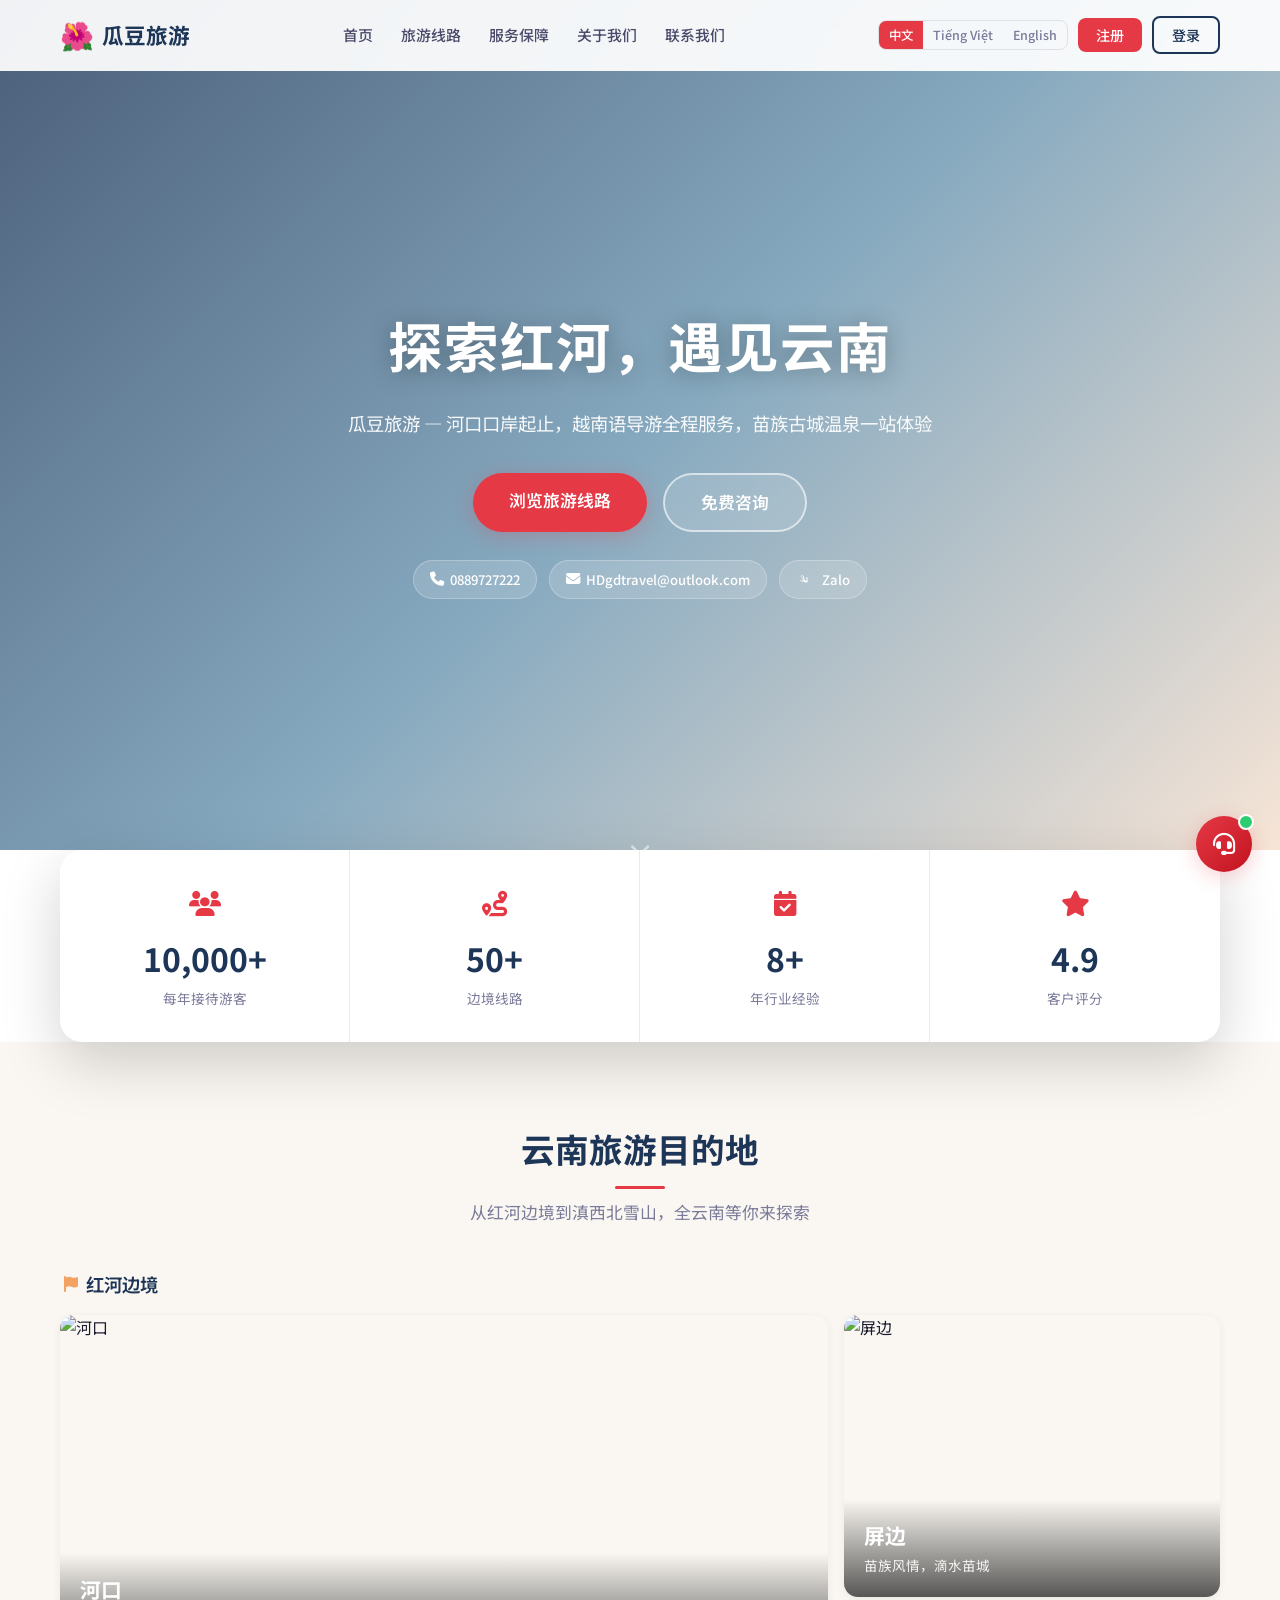
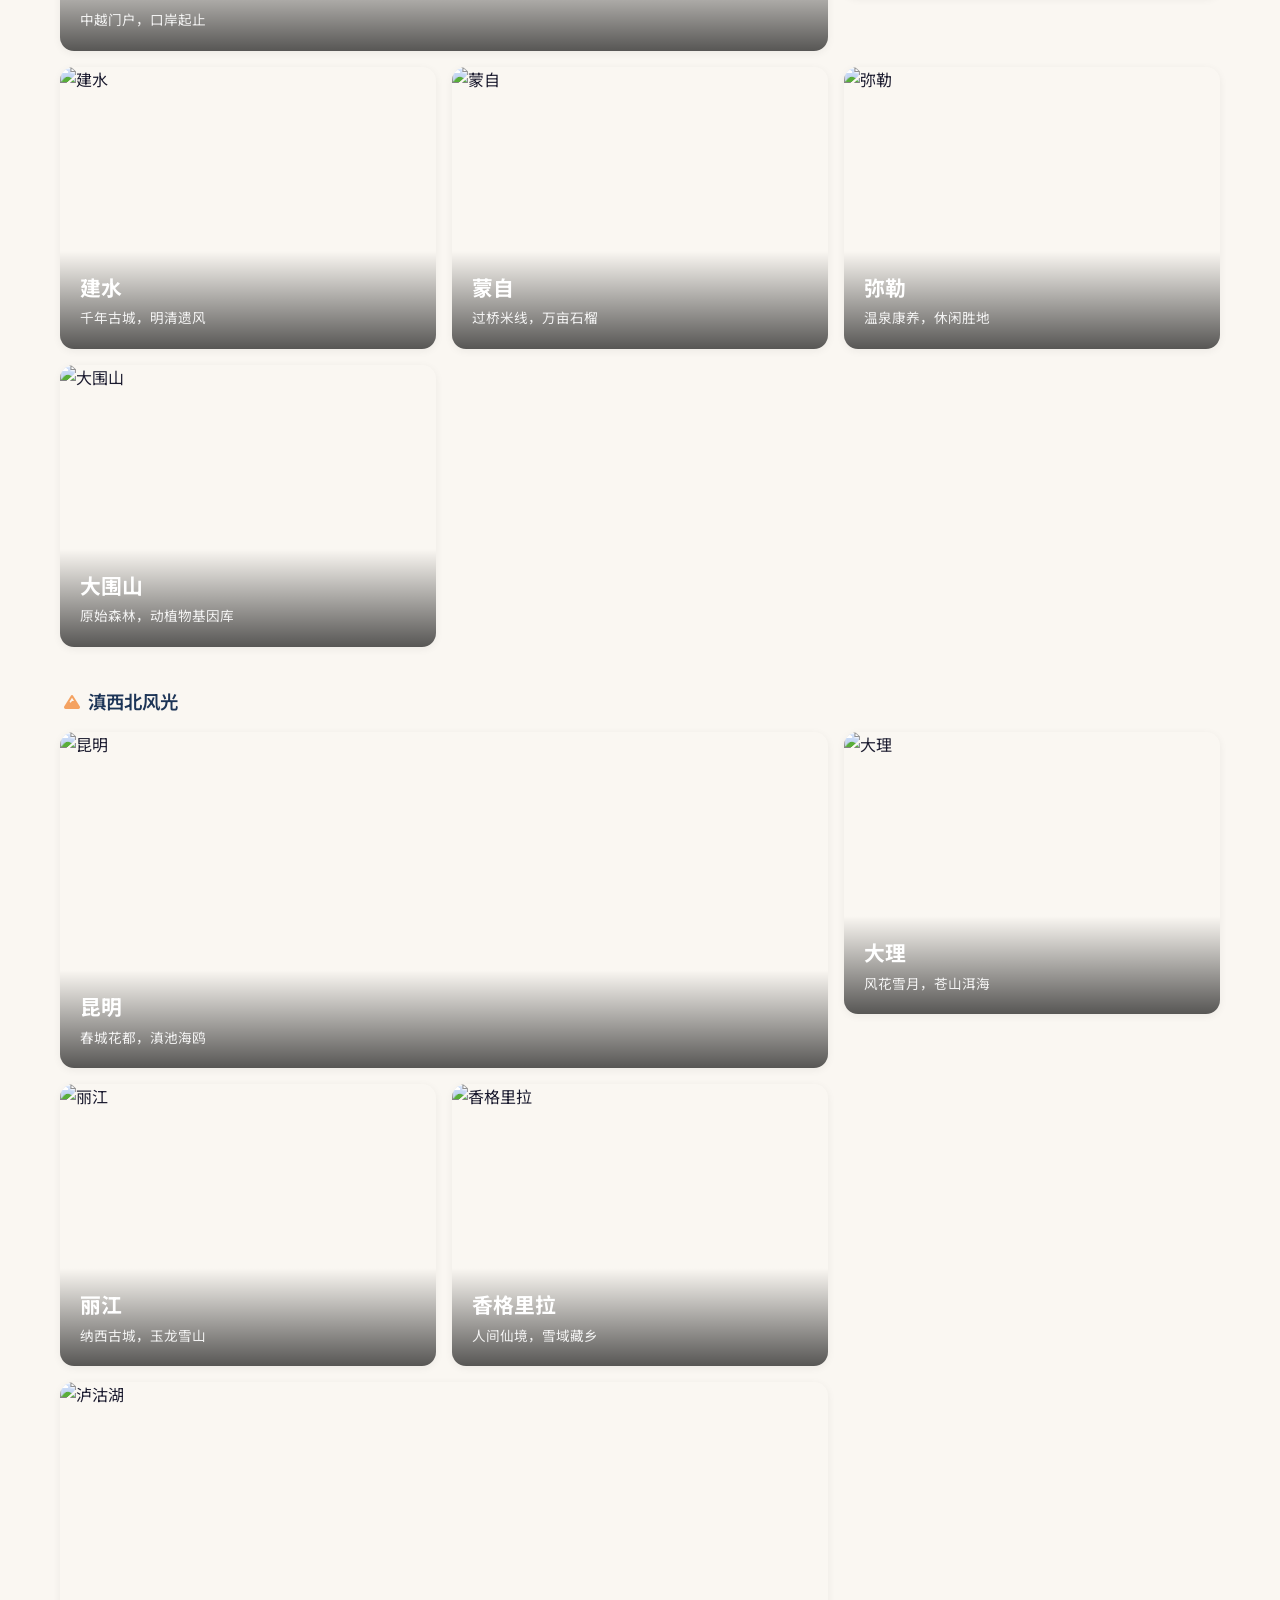
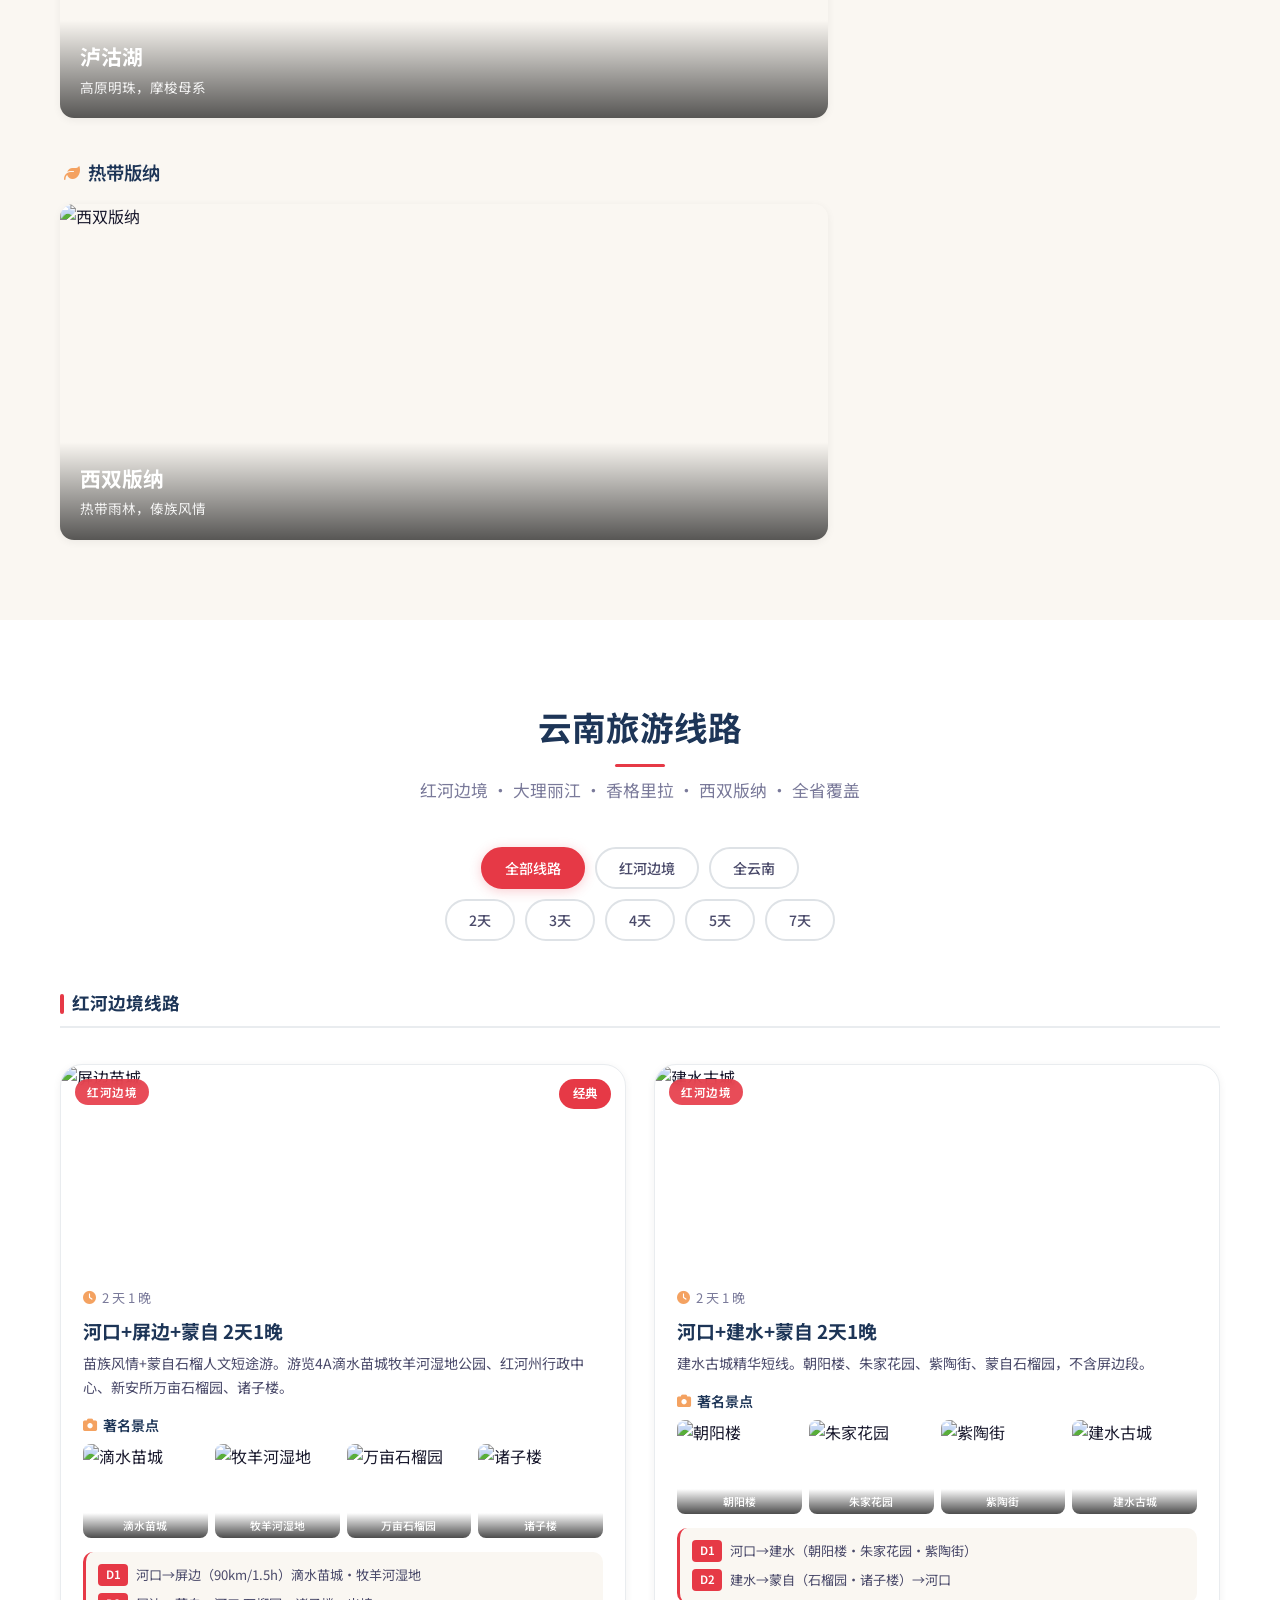
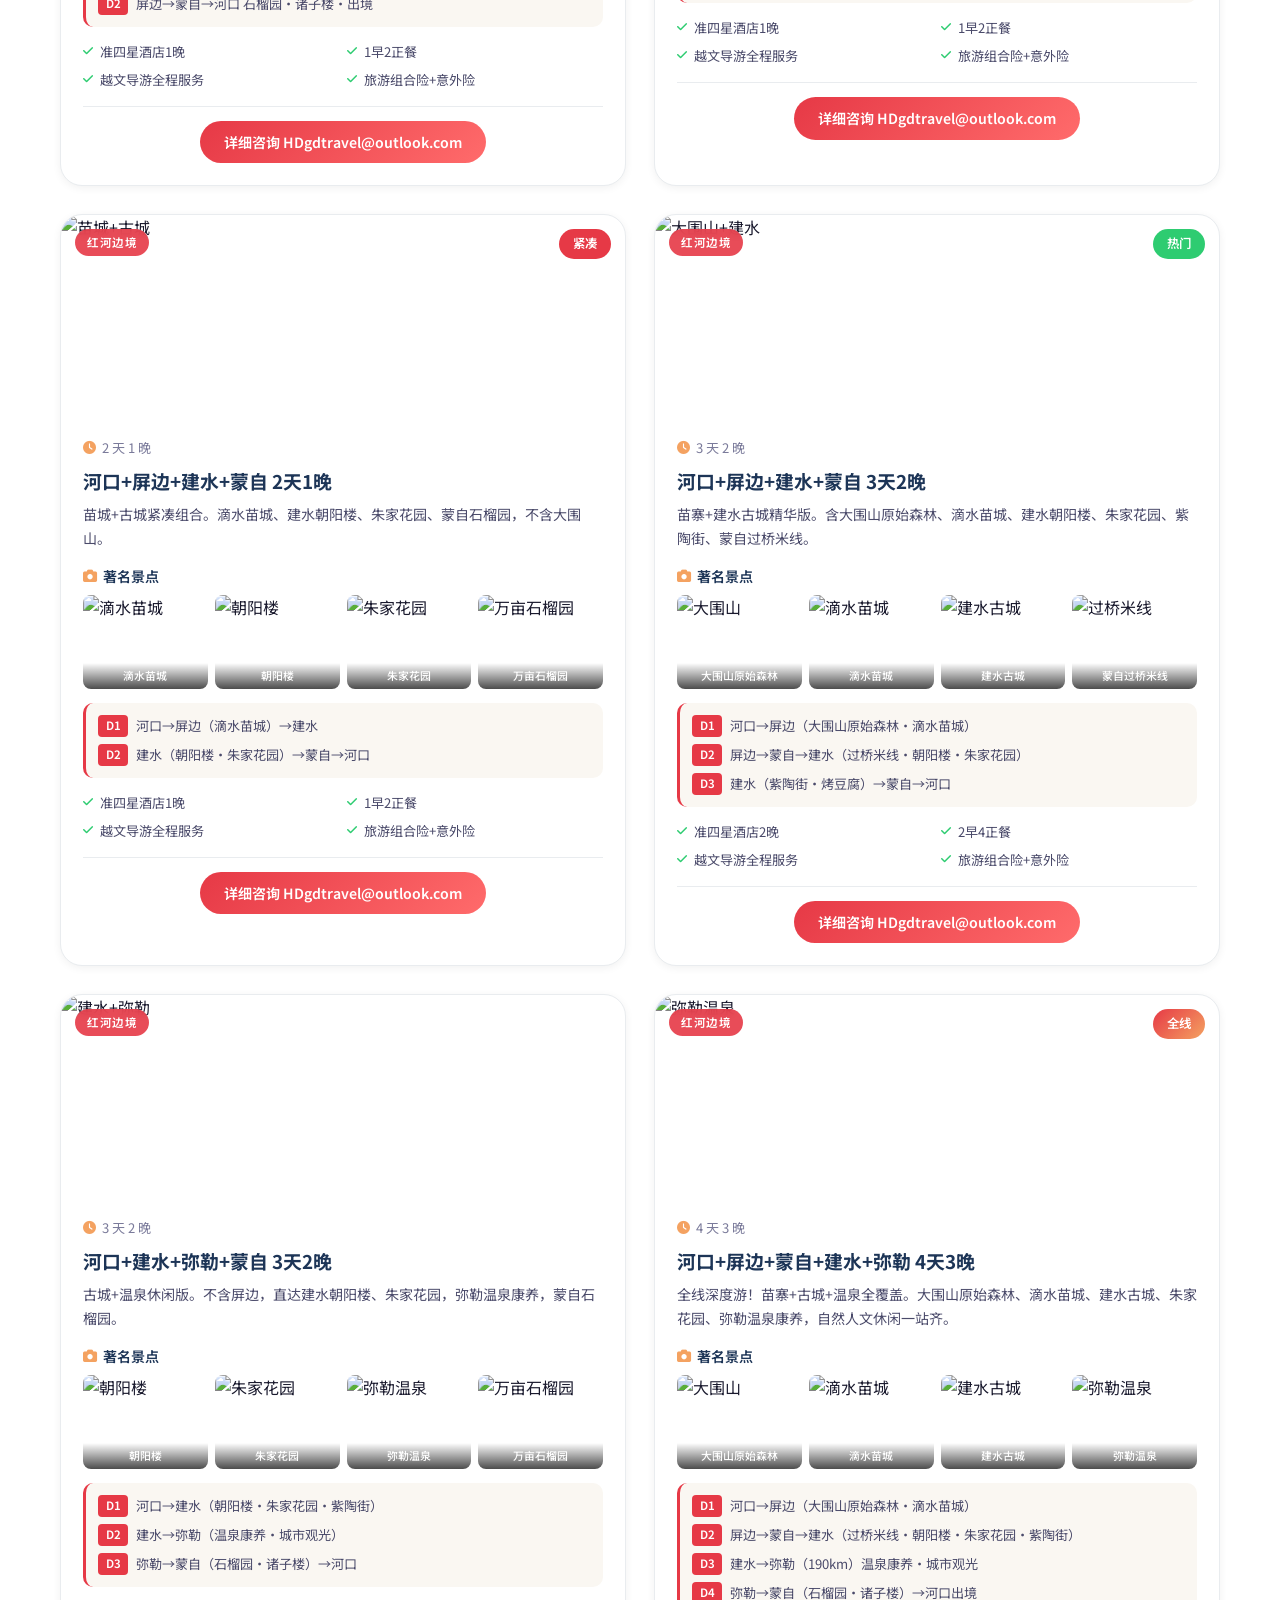
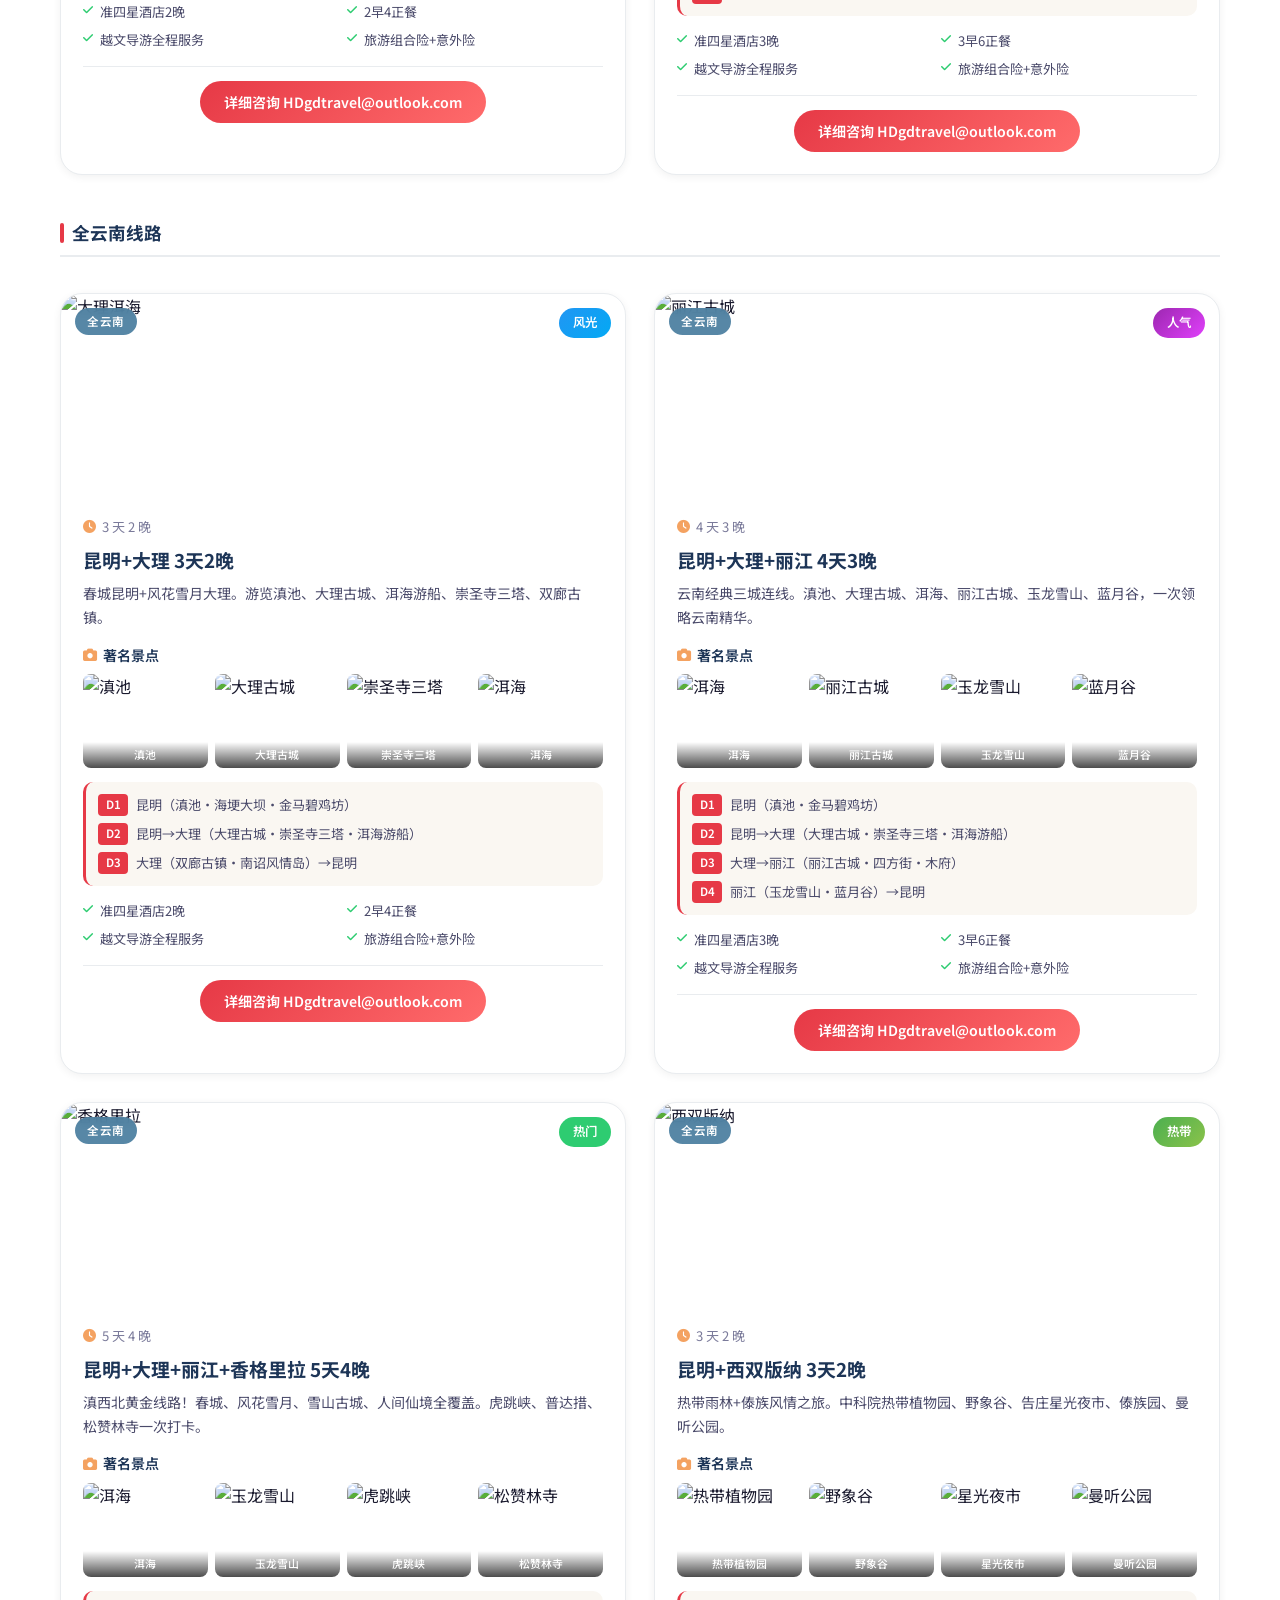
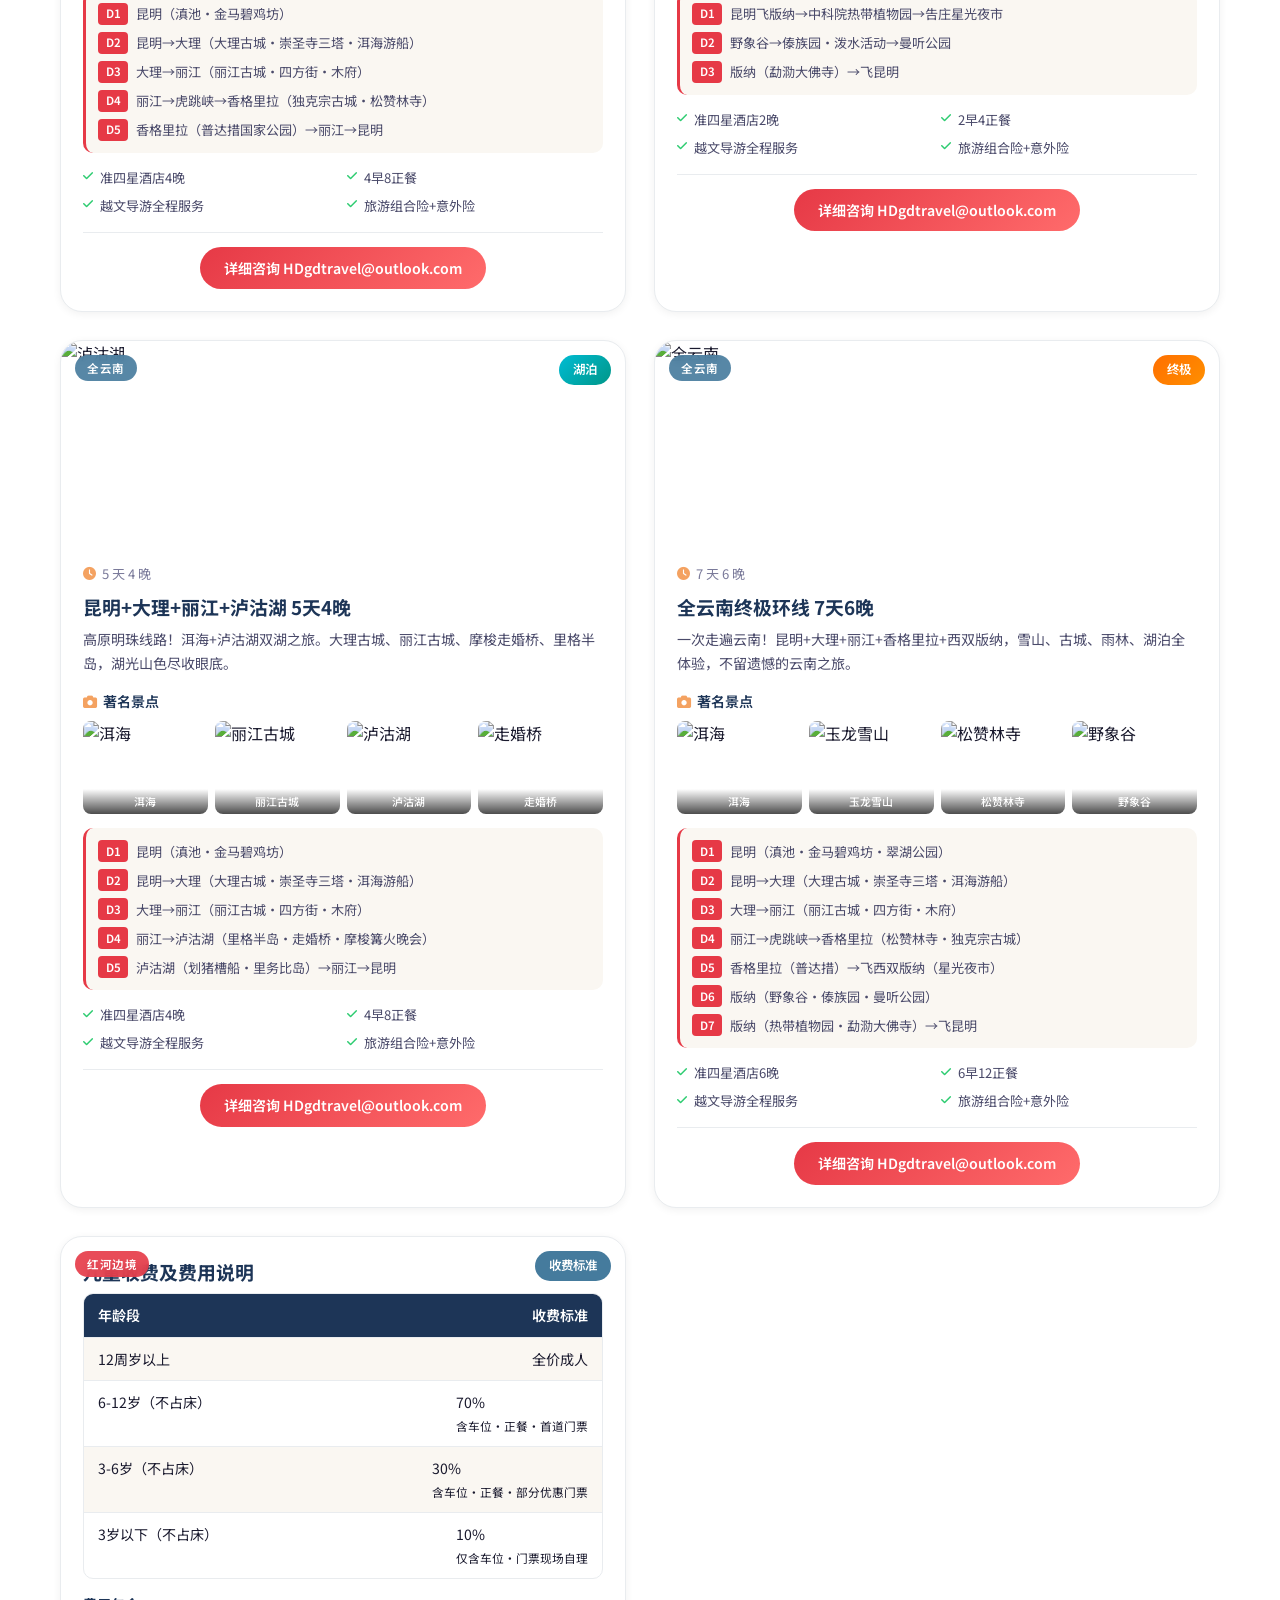
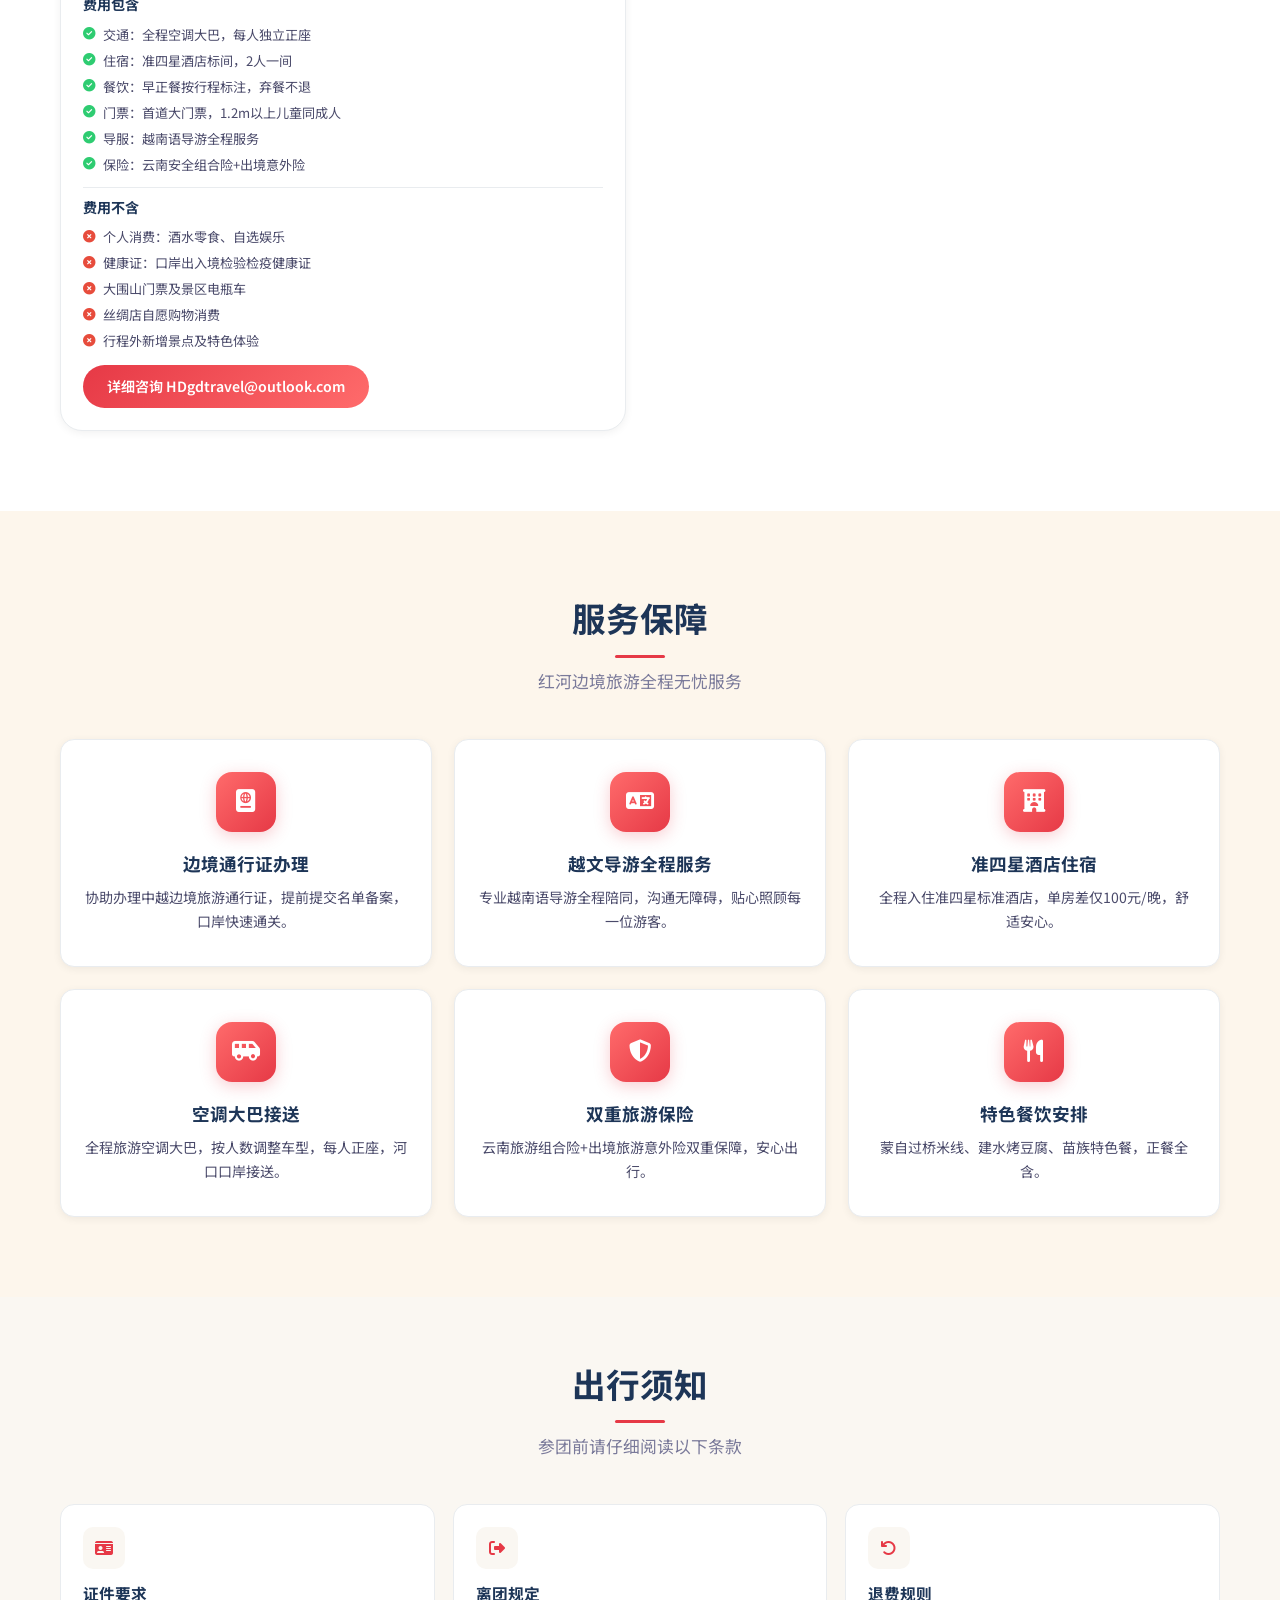
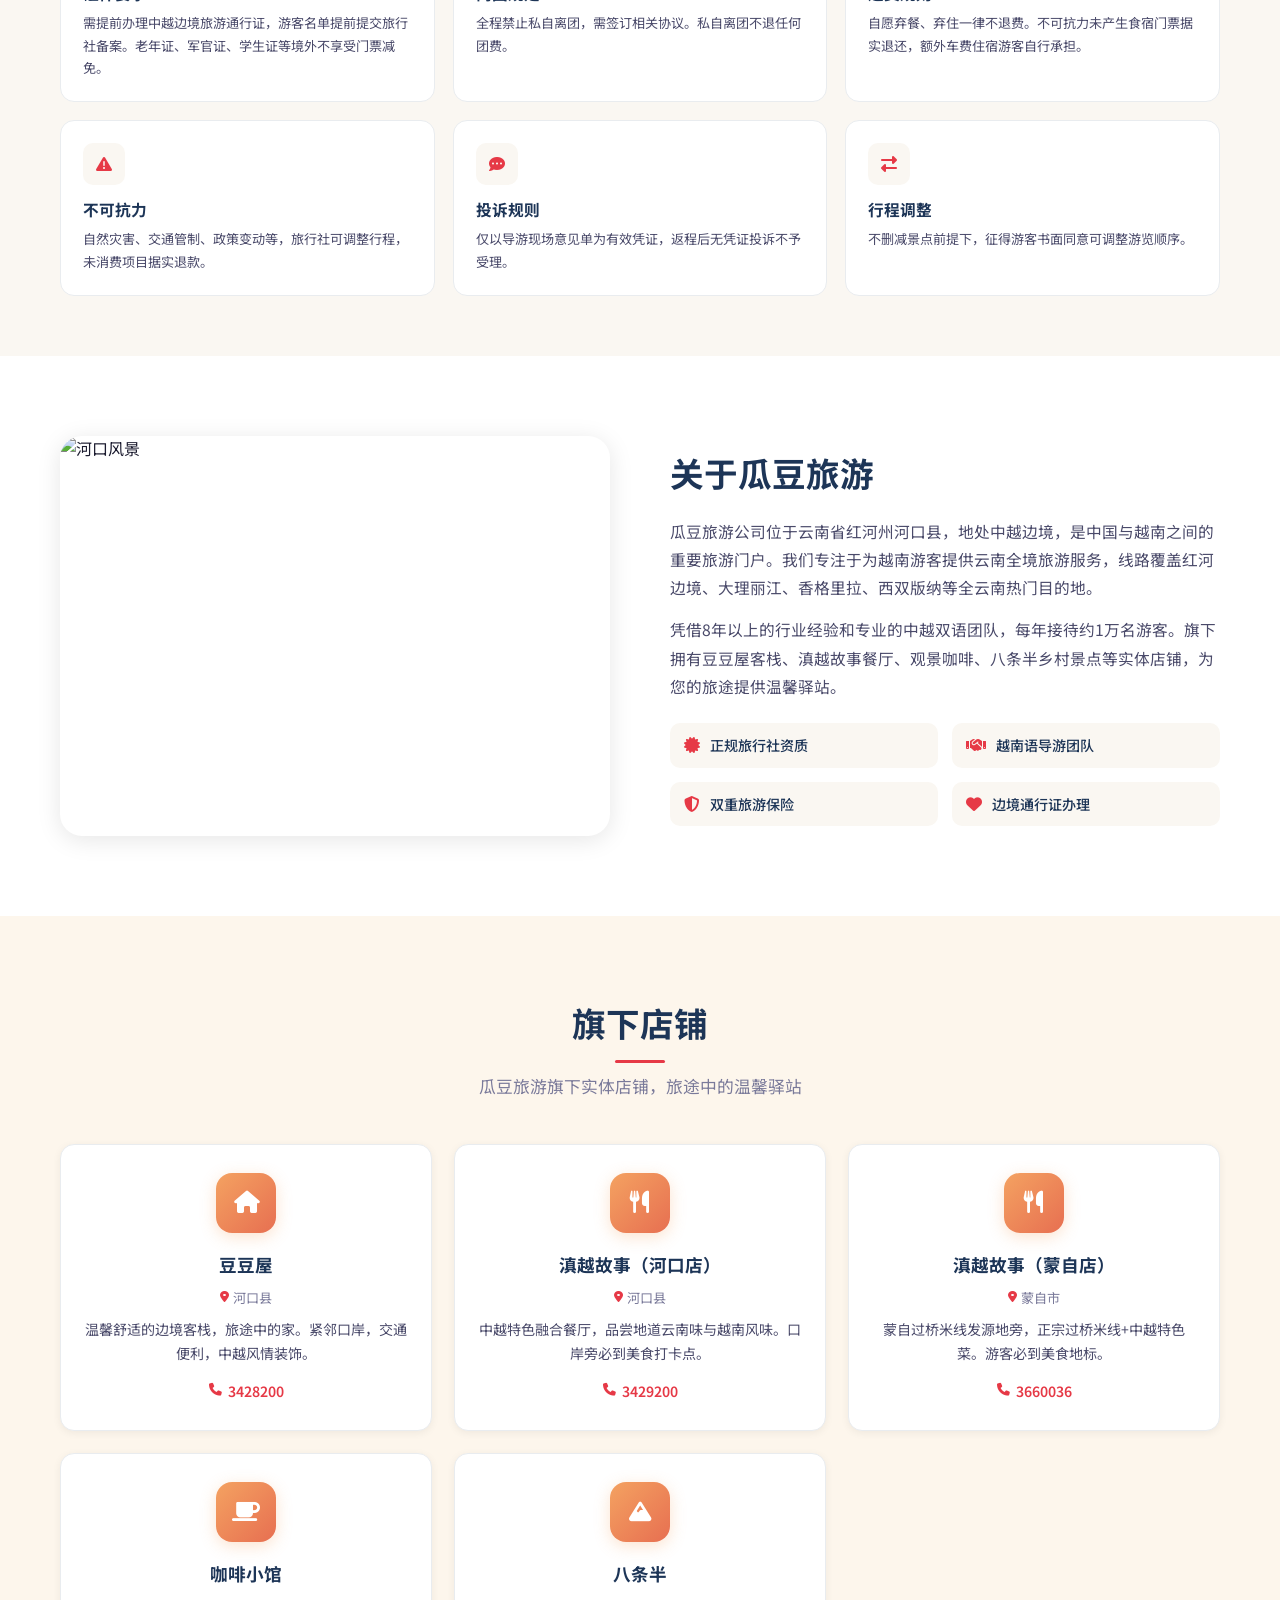
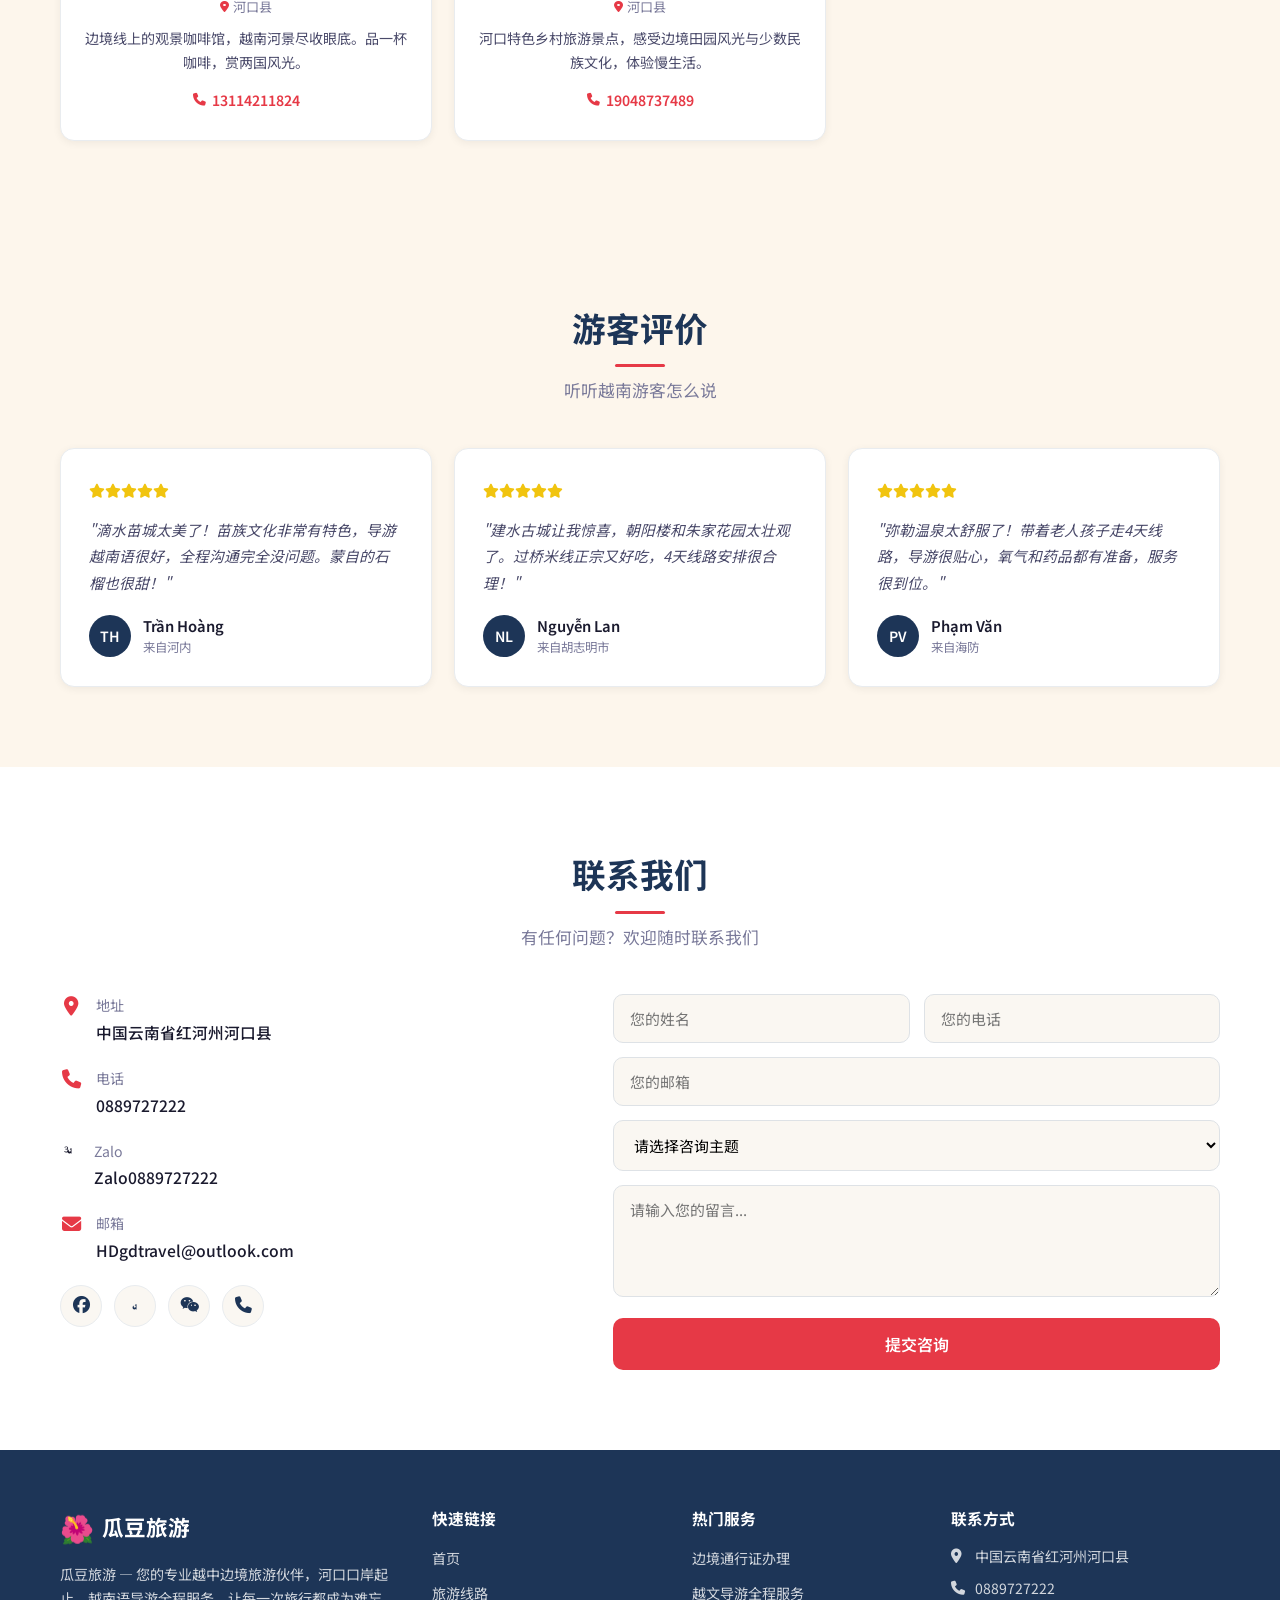
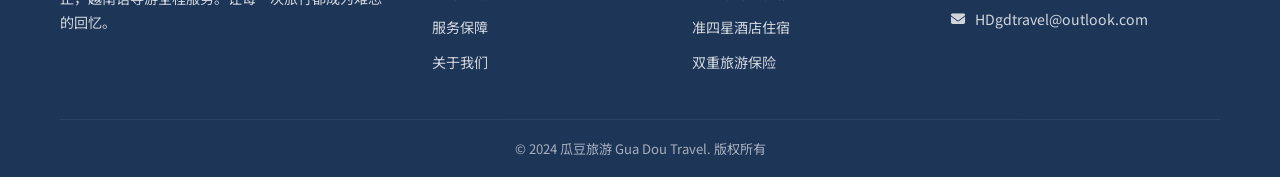
==== commit 4e869ba1: "Update business phone numbers and rename 观景咖啡 to 咖啡小馆" ====
--- a/index.html
+++ b/index.html
@@ -677,35 +677,35 @@
                     <h3 data-i18n="biz_doudou_name">豆豆屋</h3>
                     <p class="biz-location"><i class="fas fa-map-marker-alt"></i> <span data-i18n="biz_doudou_loc">河口县</span></p>
                     <p class="biz-desc" data-i18n="biz_doudou_desc">温馨舒适的边境客栈，旅途中的家。紧邻口岸，交通便利，中越风情装饰。</p>
-                    <p class="biz-phone"><i class="fas fa-phone"></i> 0889727222</p>
+                    <p class="biz-phone"><i class="fas fa-phone"></i> 3428200</p>
                 </div>
                 <div class="biz-card">
                     <div class="biz-icon"><i class="fas fa-utensils"></i></div>
                     <h3 data-i18n="biz_dianyue_hekou_name">滇越故事（河口店）</h3>
                     <p class="biz-location"><i class="fas fa-map-marker-alt"></i> <span data-i18n="biz_dianyue_hekou_loc">河口县</span></p>
                     <p class="biz-desc" data-i18n="biz_dianyue_hekou_desc">中越特色融合餐厅，品尝地道云南味与越南风味。口岸旁必到美食打卡点。</p>
-                    <p class="biz-phone"><i class="fas fa-phone"></i> 0889727222</p>
+                    <p class="biz-phone"><i class="fas fa-phone"></i> 3429200</p>
                 </div>
                 <div class="biz-card">
                     <div class="biz-icon"><i class="fas fa-utensils"></i></div>
                     <h3 data-i18n="biz_dianyue_mengzi_name">滇越故事（蒙自店）</h3>
                     <p class="biz-location"><i class="fas fa-map-marker-alt"></i> <span data-i18n="biz_dianyue_mengzi_loc">蒙自市</span></p>
                     <p class="biz-desc" data-i18n="biz_dianyue_mengzi_desc">蒙自过桥米线发源地旁，正宗过桥米线+中越特色菜。游客必到美食地标。</p>
-                    <p class="biz-phone"><i class="fas fa-phone"></i> 0889727222</p>
+                    <p class="biz-phone"><i class="fas fa-phone"></i> 3660036</p>
                 </div>
                 <div class="biz-card">
                     <div class="biz-icon"><i class="fas fa-coffee"></i></div>
-                    <h3 data-i18n="biz_coffee_name">观景咖啡</h3>
+                    <h3 data-i18n="biz_coffee_name">咖啡小馆</h3>
                     <p class="biz-location"><i class="fas fa-map-marker-alt"></i> <span data-i18n="biz_coffee_loc">河口县</span></p>
                     <p class="biz-desc" data-i18n="biz_coffee_desc">边境线上的观景咖啡馆，越南河景尽收眼底。品一杯咖啡，赏两国风光。</p>
-                    <p class="biz-phone"><i class="fas fa-phone"></i> 0889727222</p>
+                    <p class="biz-phone"><i class="fas fa-phone"></i> 13114211824</p>
                 </div>
                 <div class="biz-card">
                     <div class="biz-icon"><i class="fas fa-mountain"></i></div>
                     <h3 data-i18n="biz_batiaoban_name">八条半</h3>
                     <p class="biz-location"><i class="fas fa-map-marker-alt"></i> <span data-i18n="biz_batiaoban_loc">河口县</span></p>
                     <p class="biz-desc" data-i18n="biz_batiaoban_desc">河口特色乡村旅游景点，感受边境田园风光与少数民族文化，体验慢生活。</p>
-                    <p class="biz-phone"><i class="fas fa-phone"></i> 0889727222</p>
+                    <p class="biz-phone"><i class="fas fa-phone"></i> 19048737489</p>
                 </div>
             </div>
         </div>
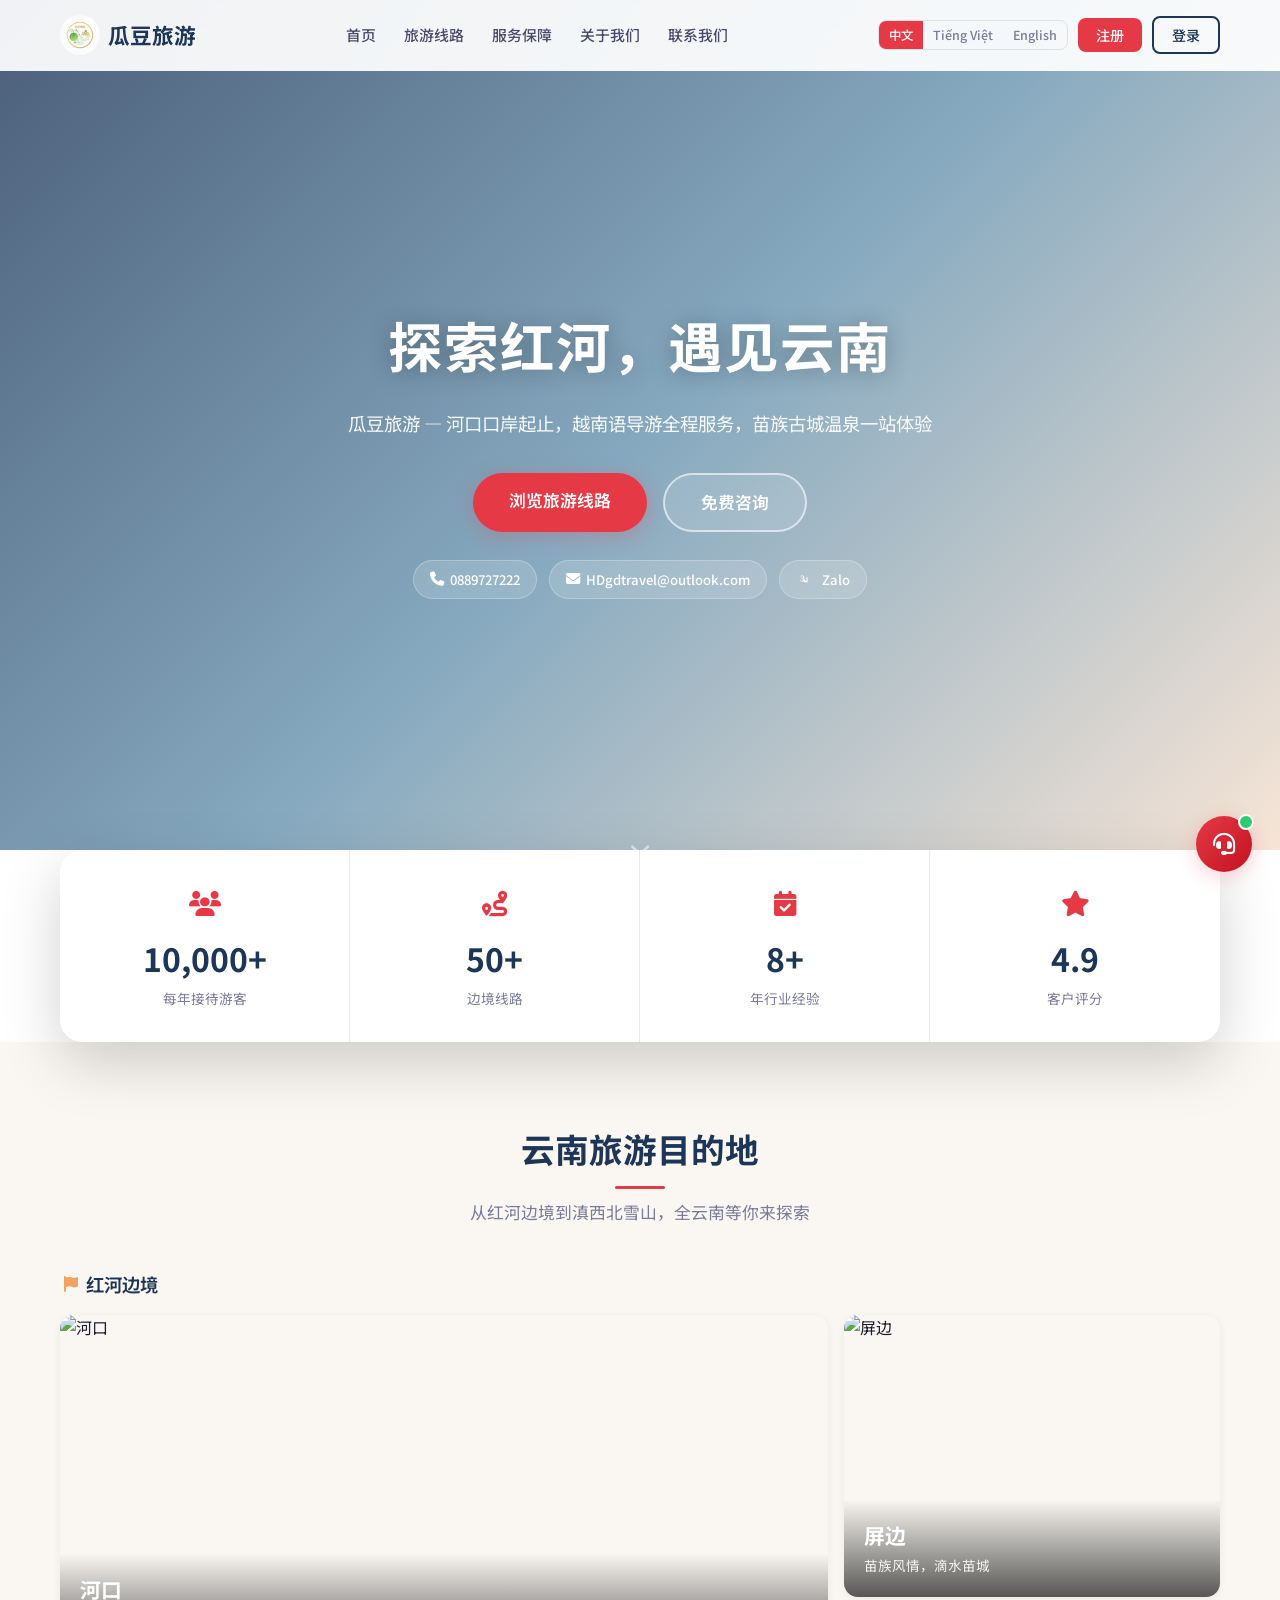
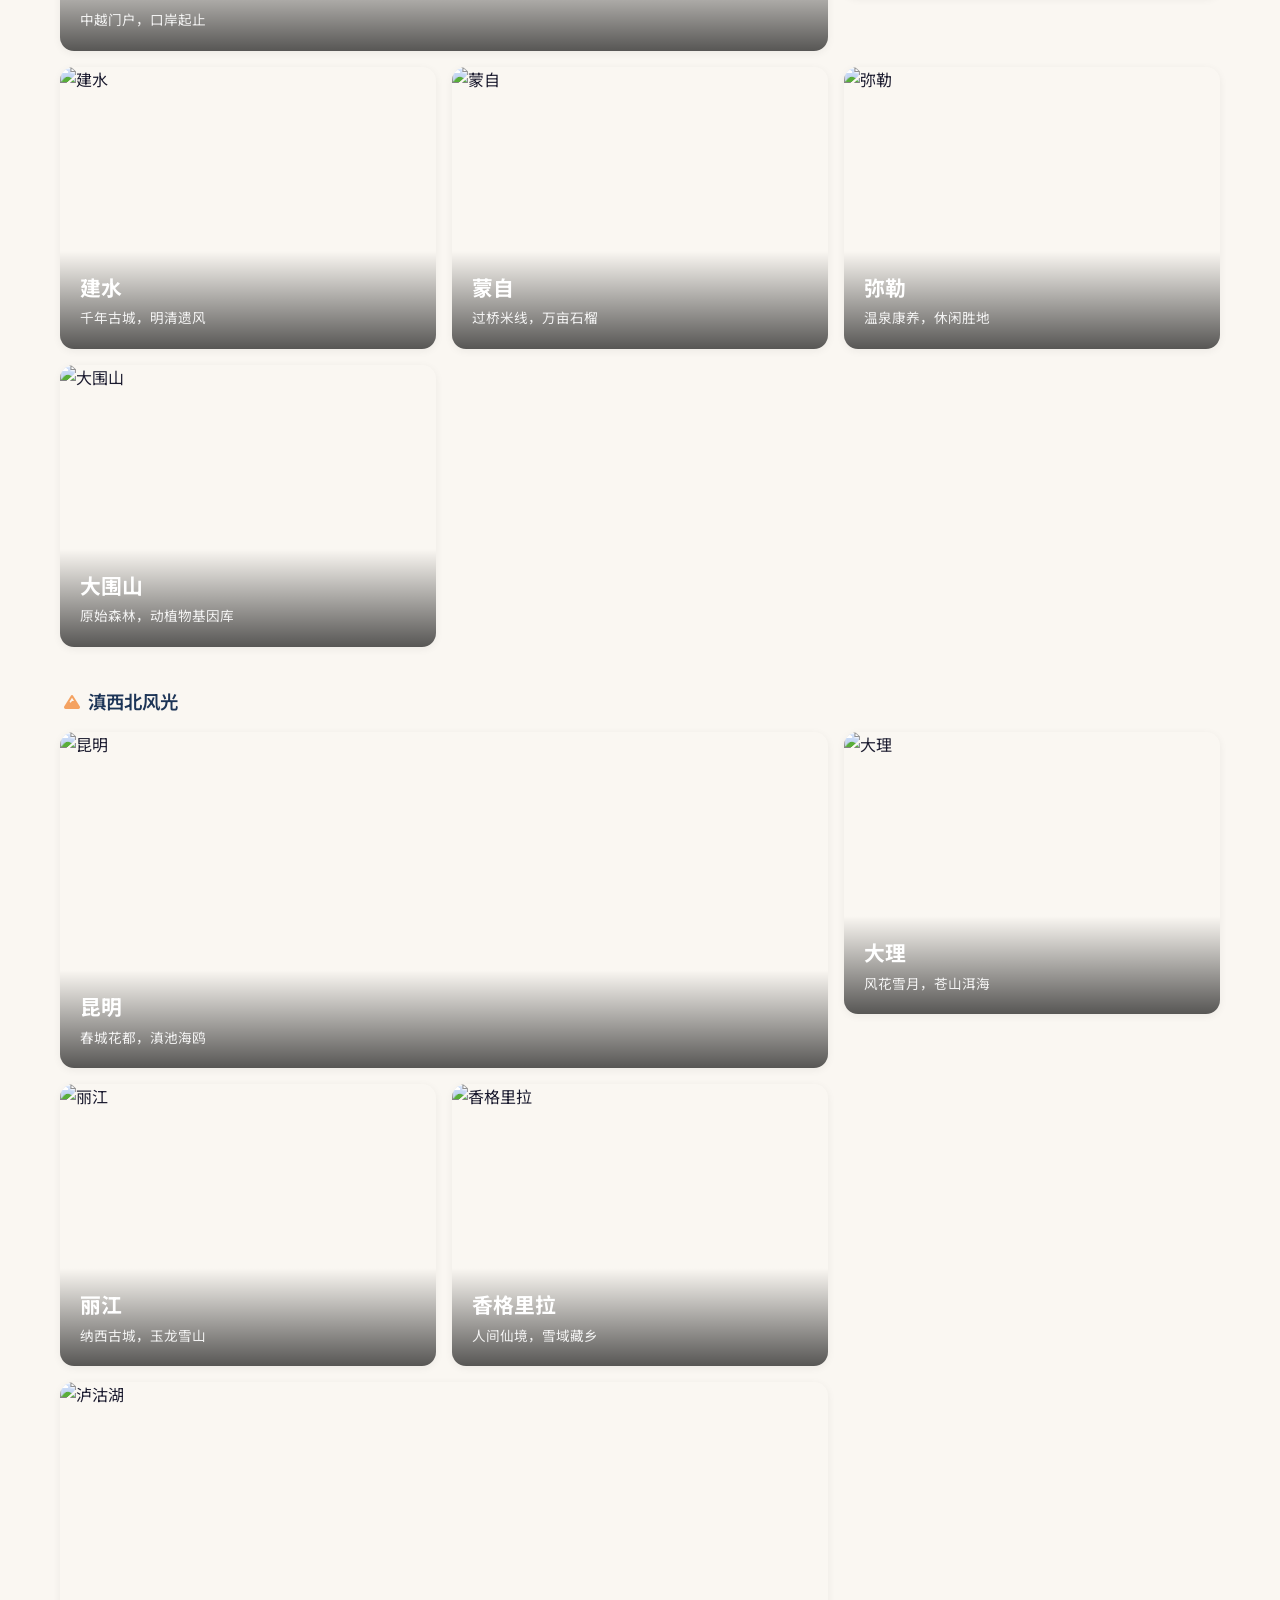
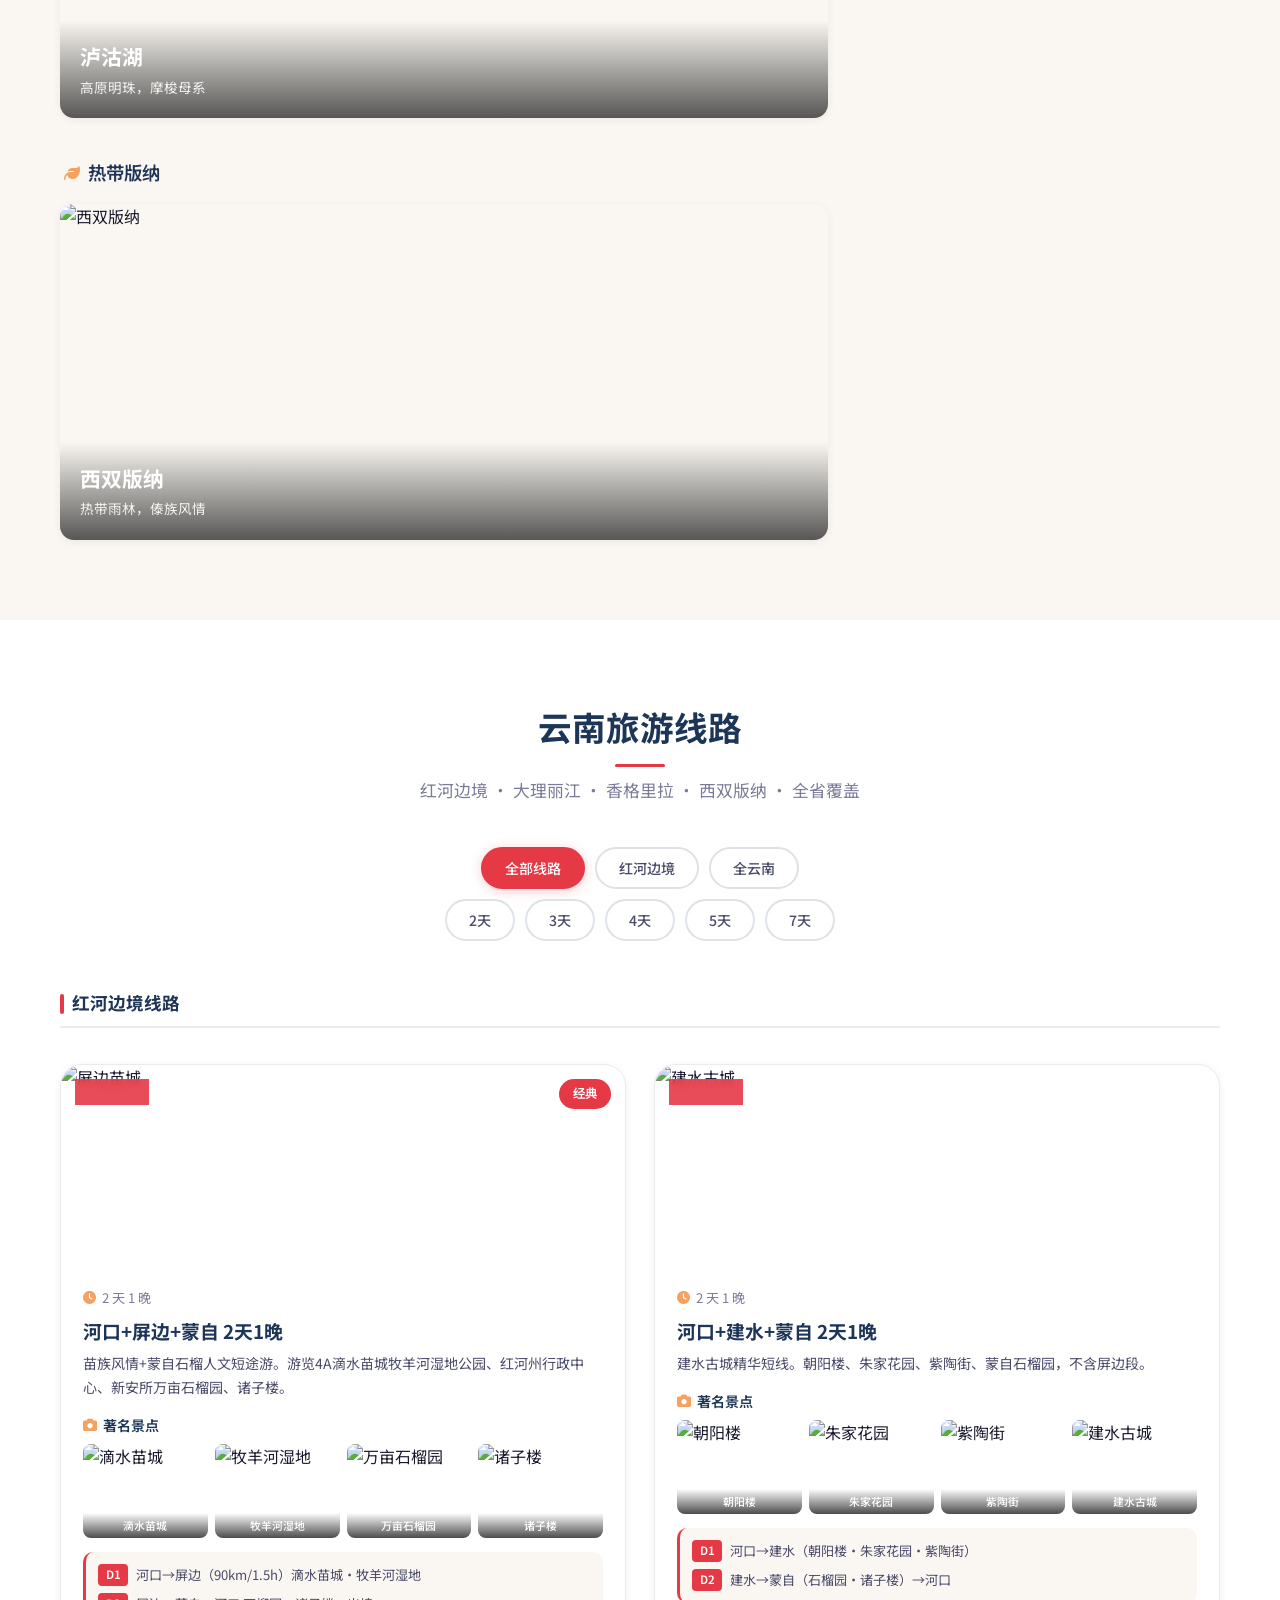
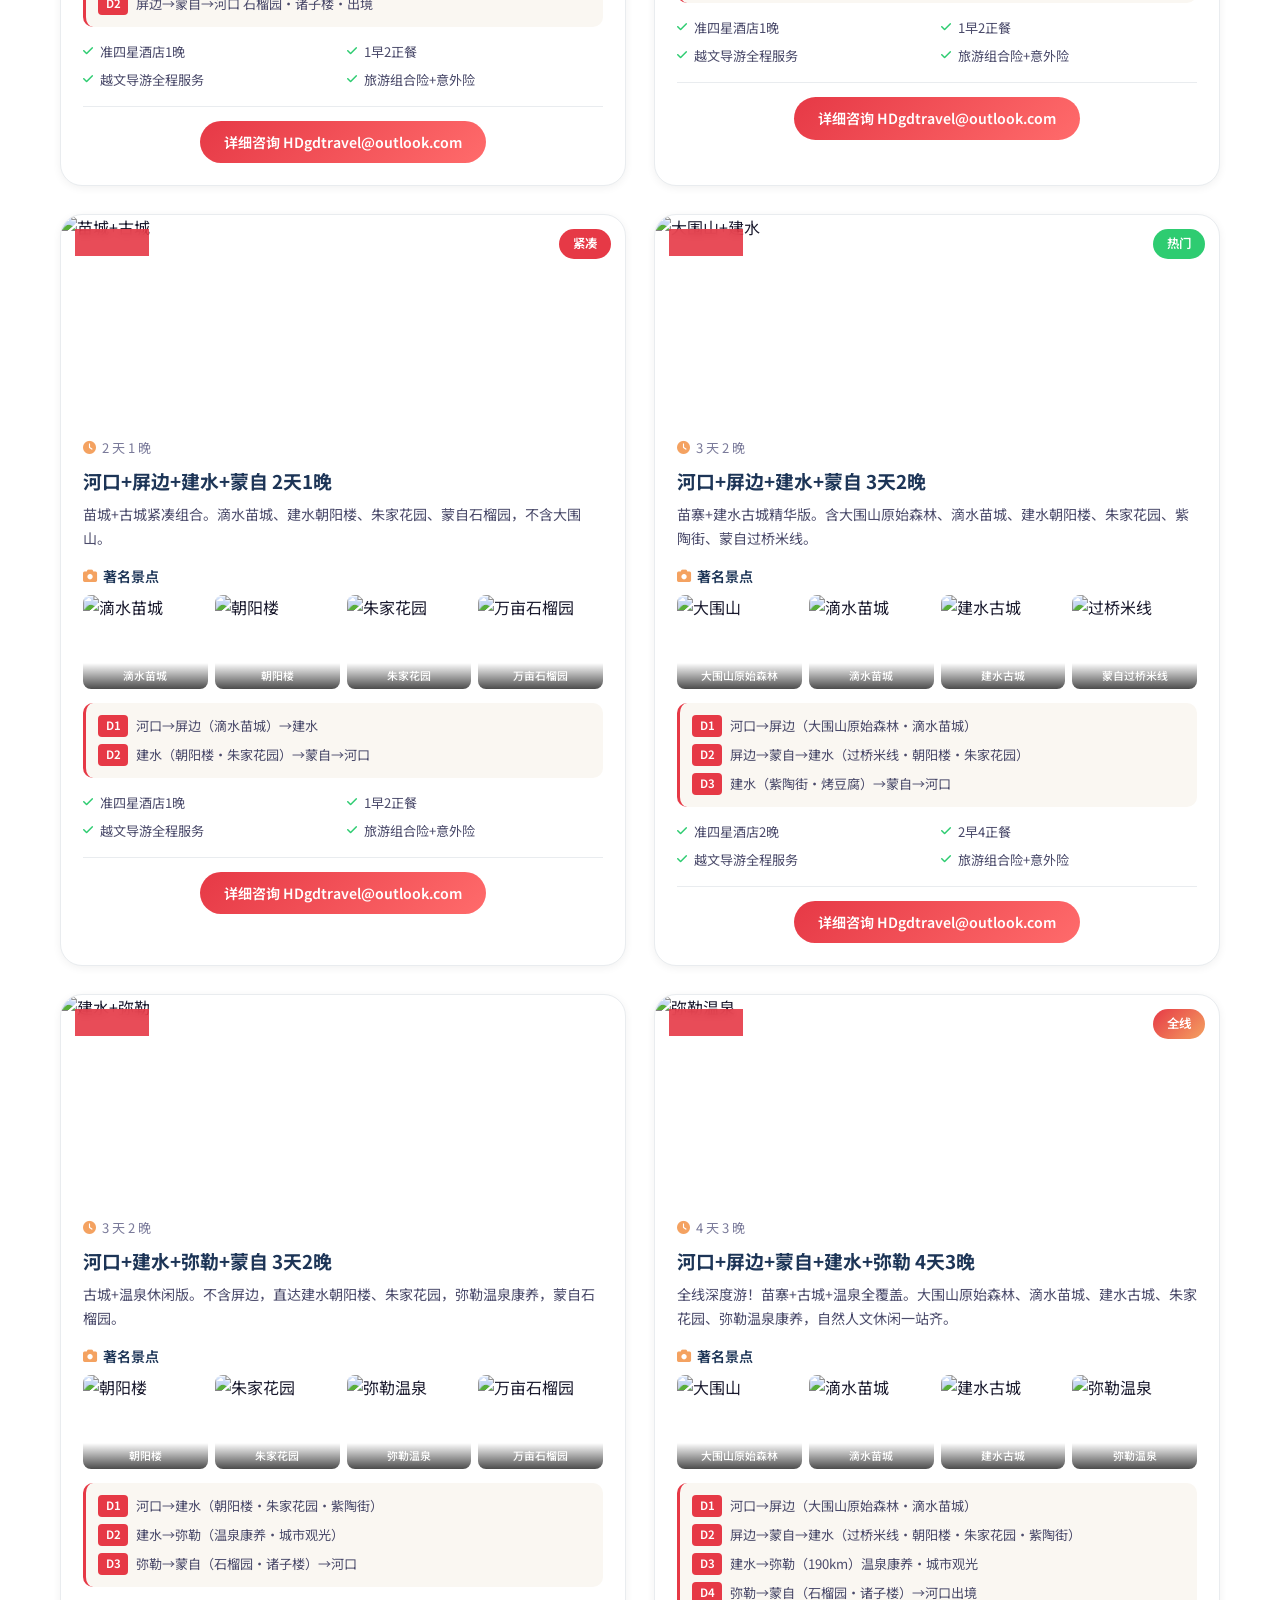
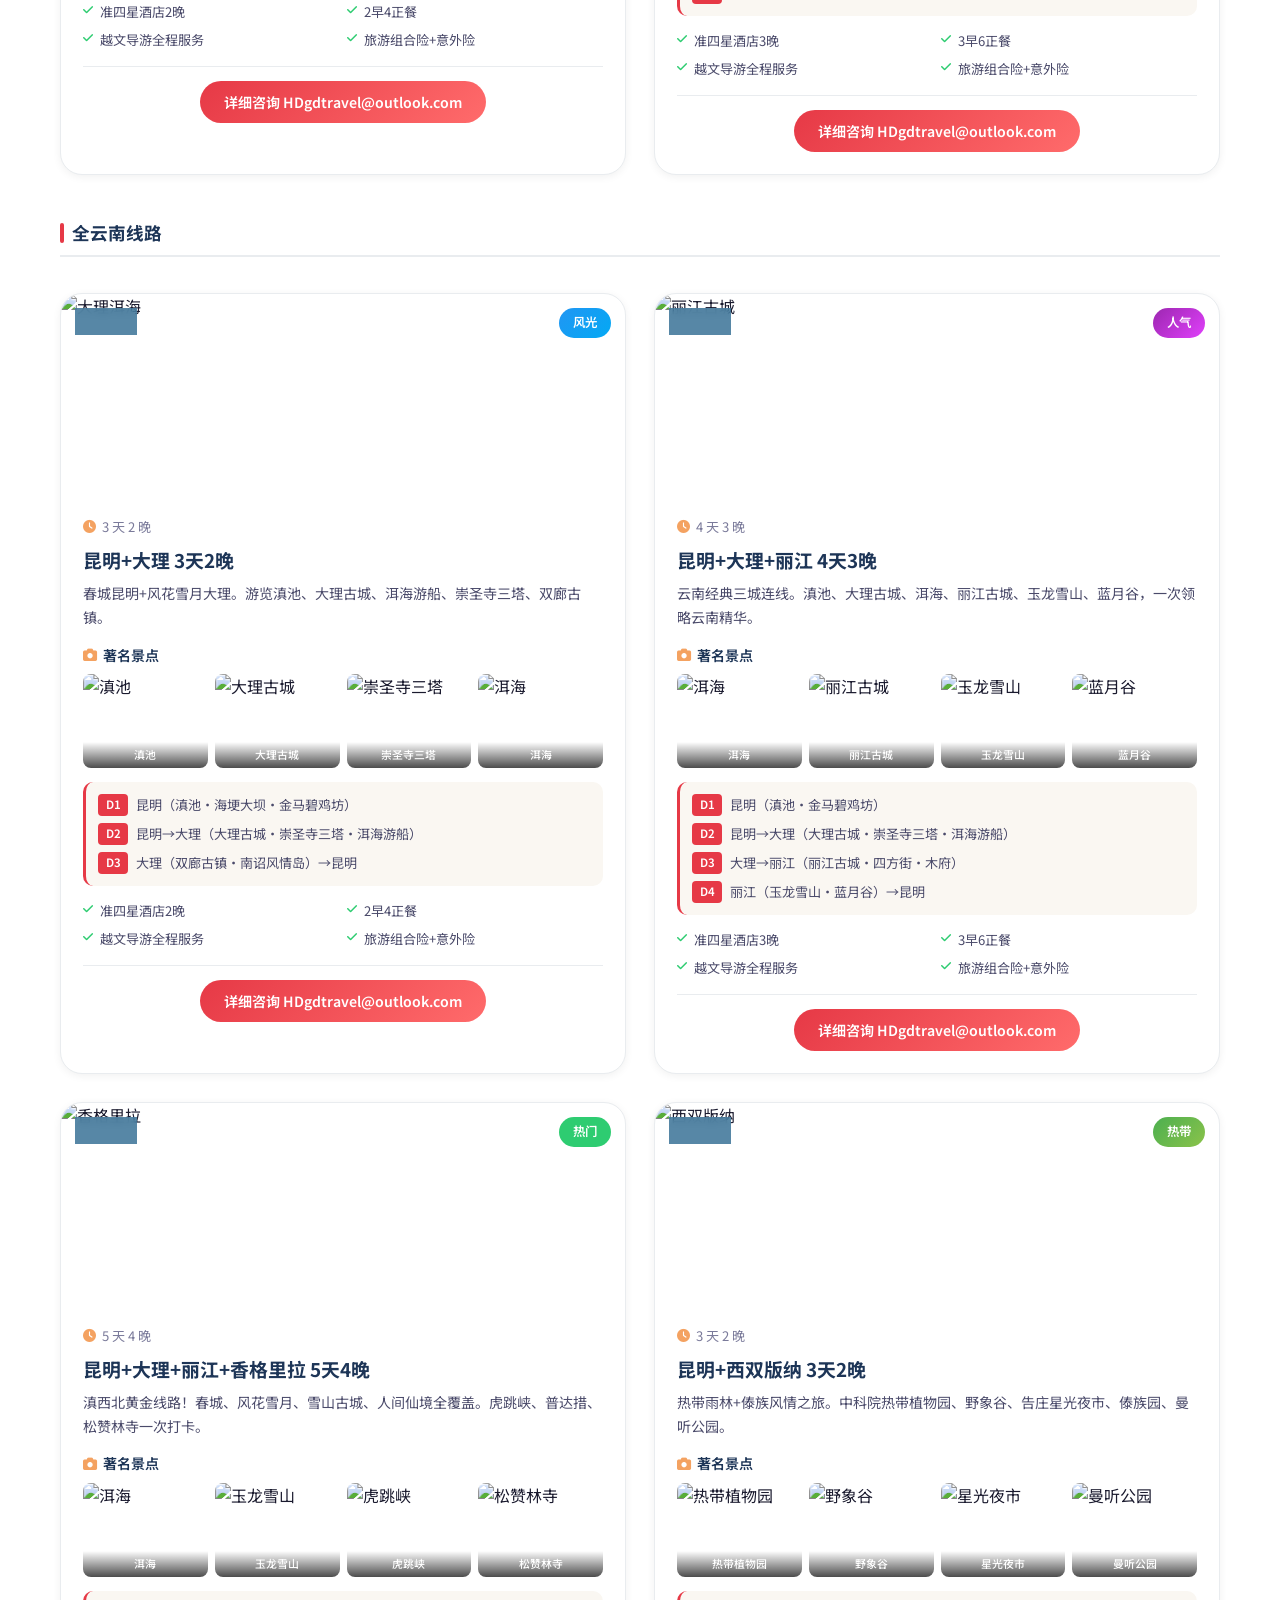
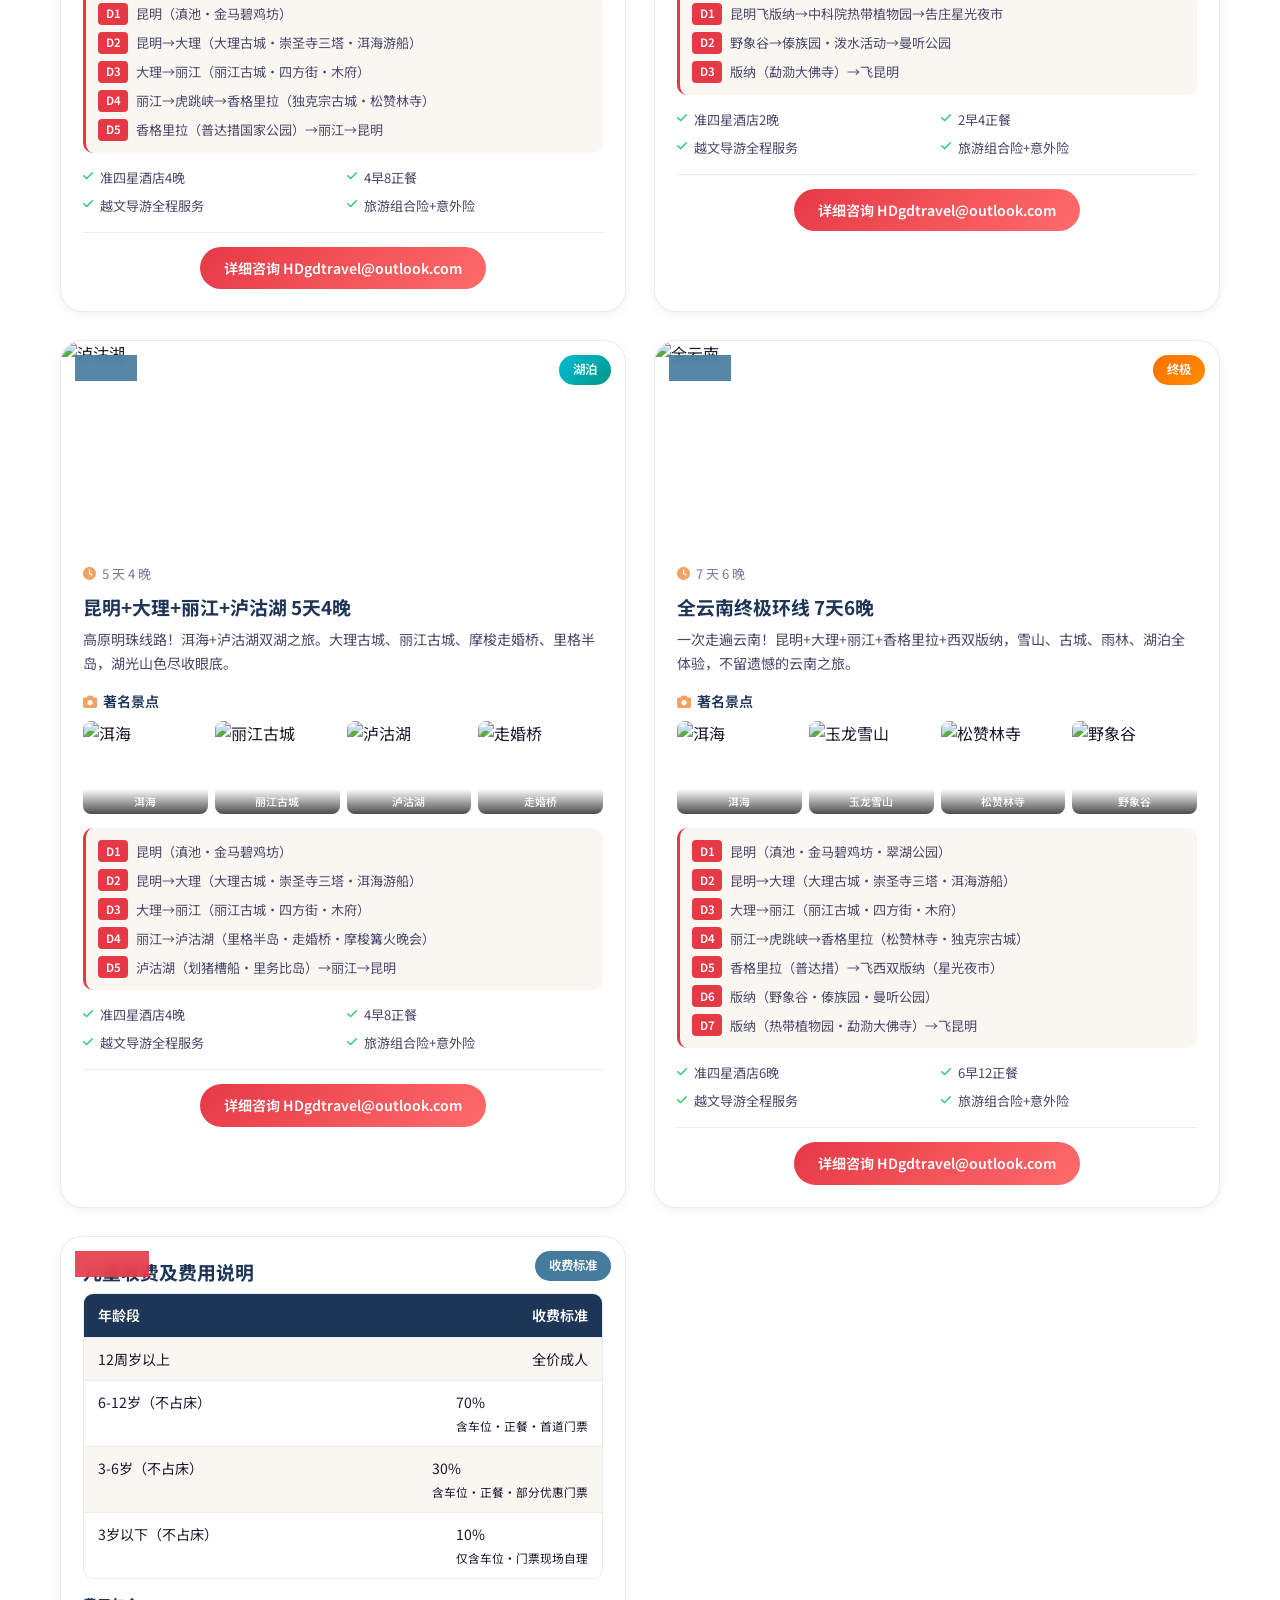
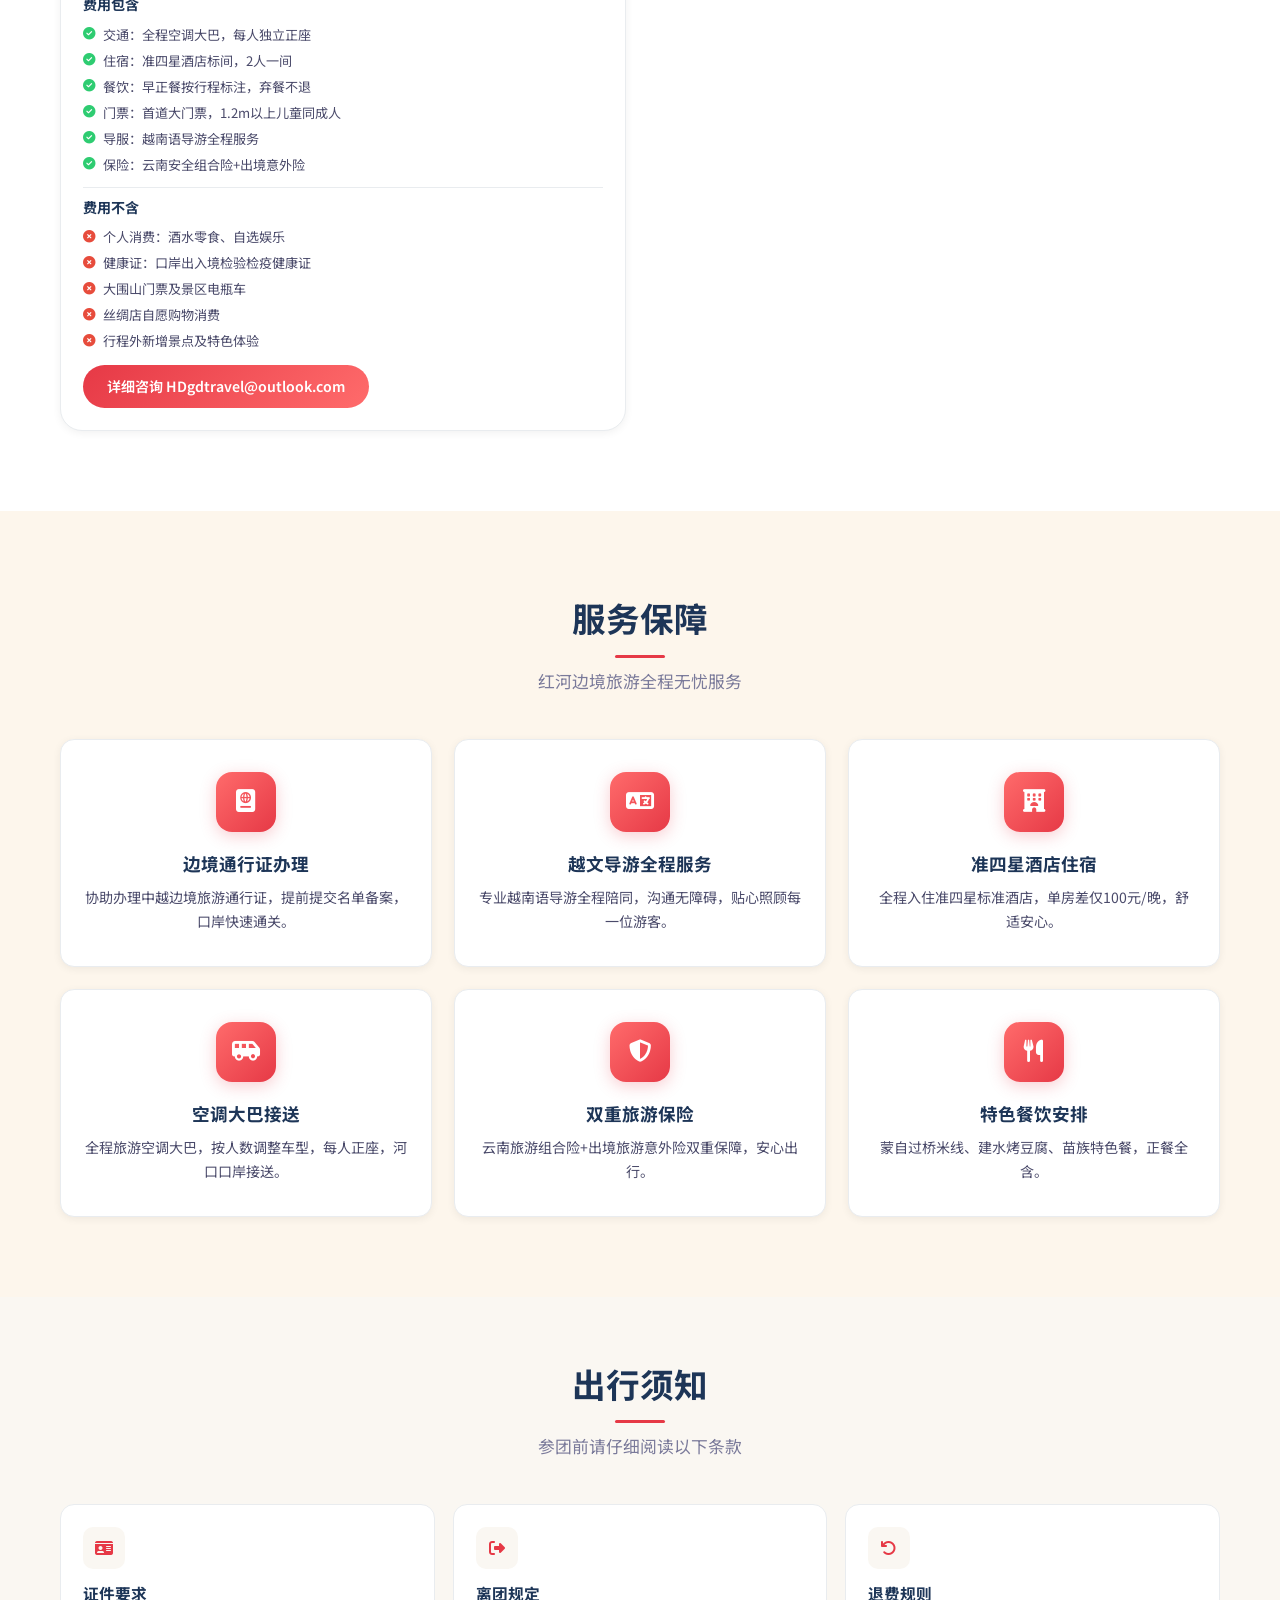
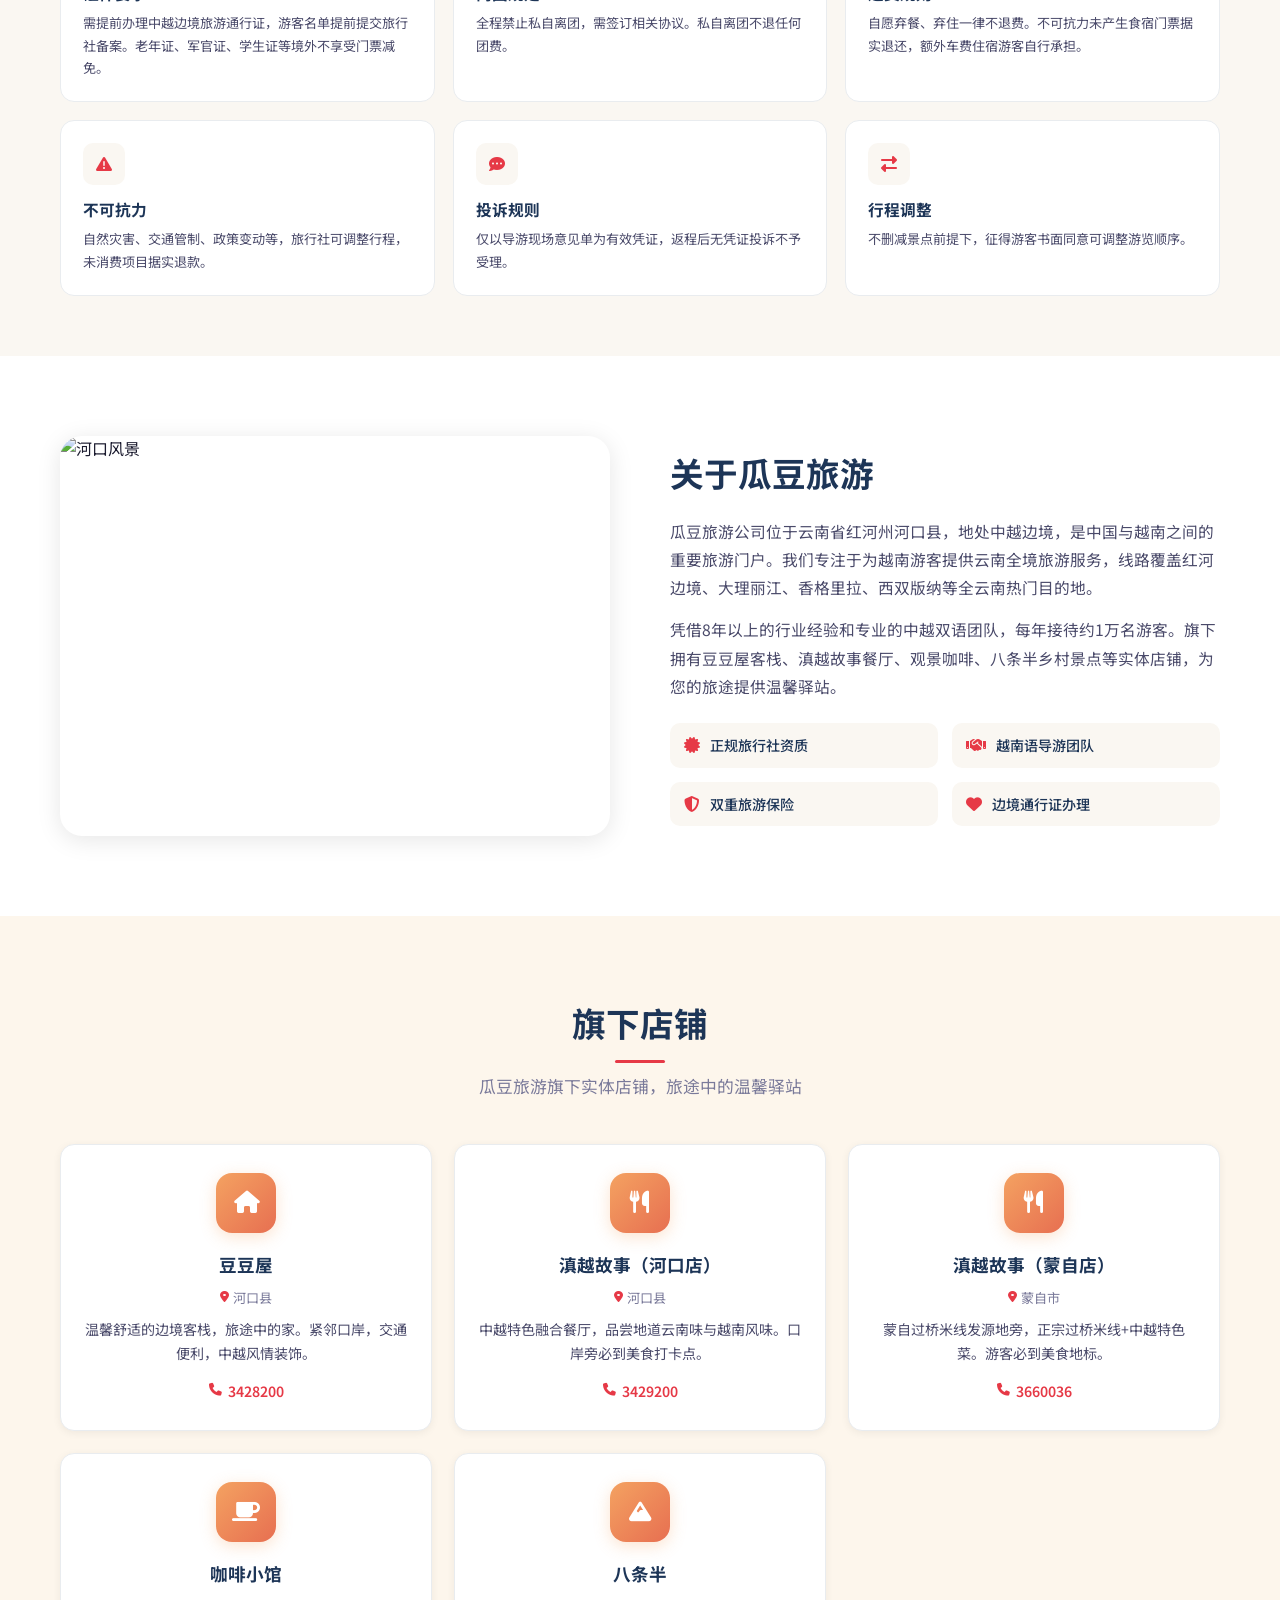
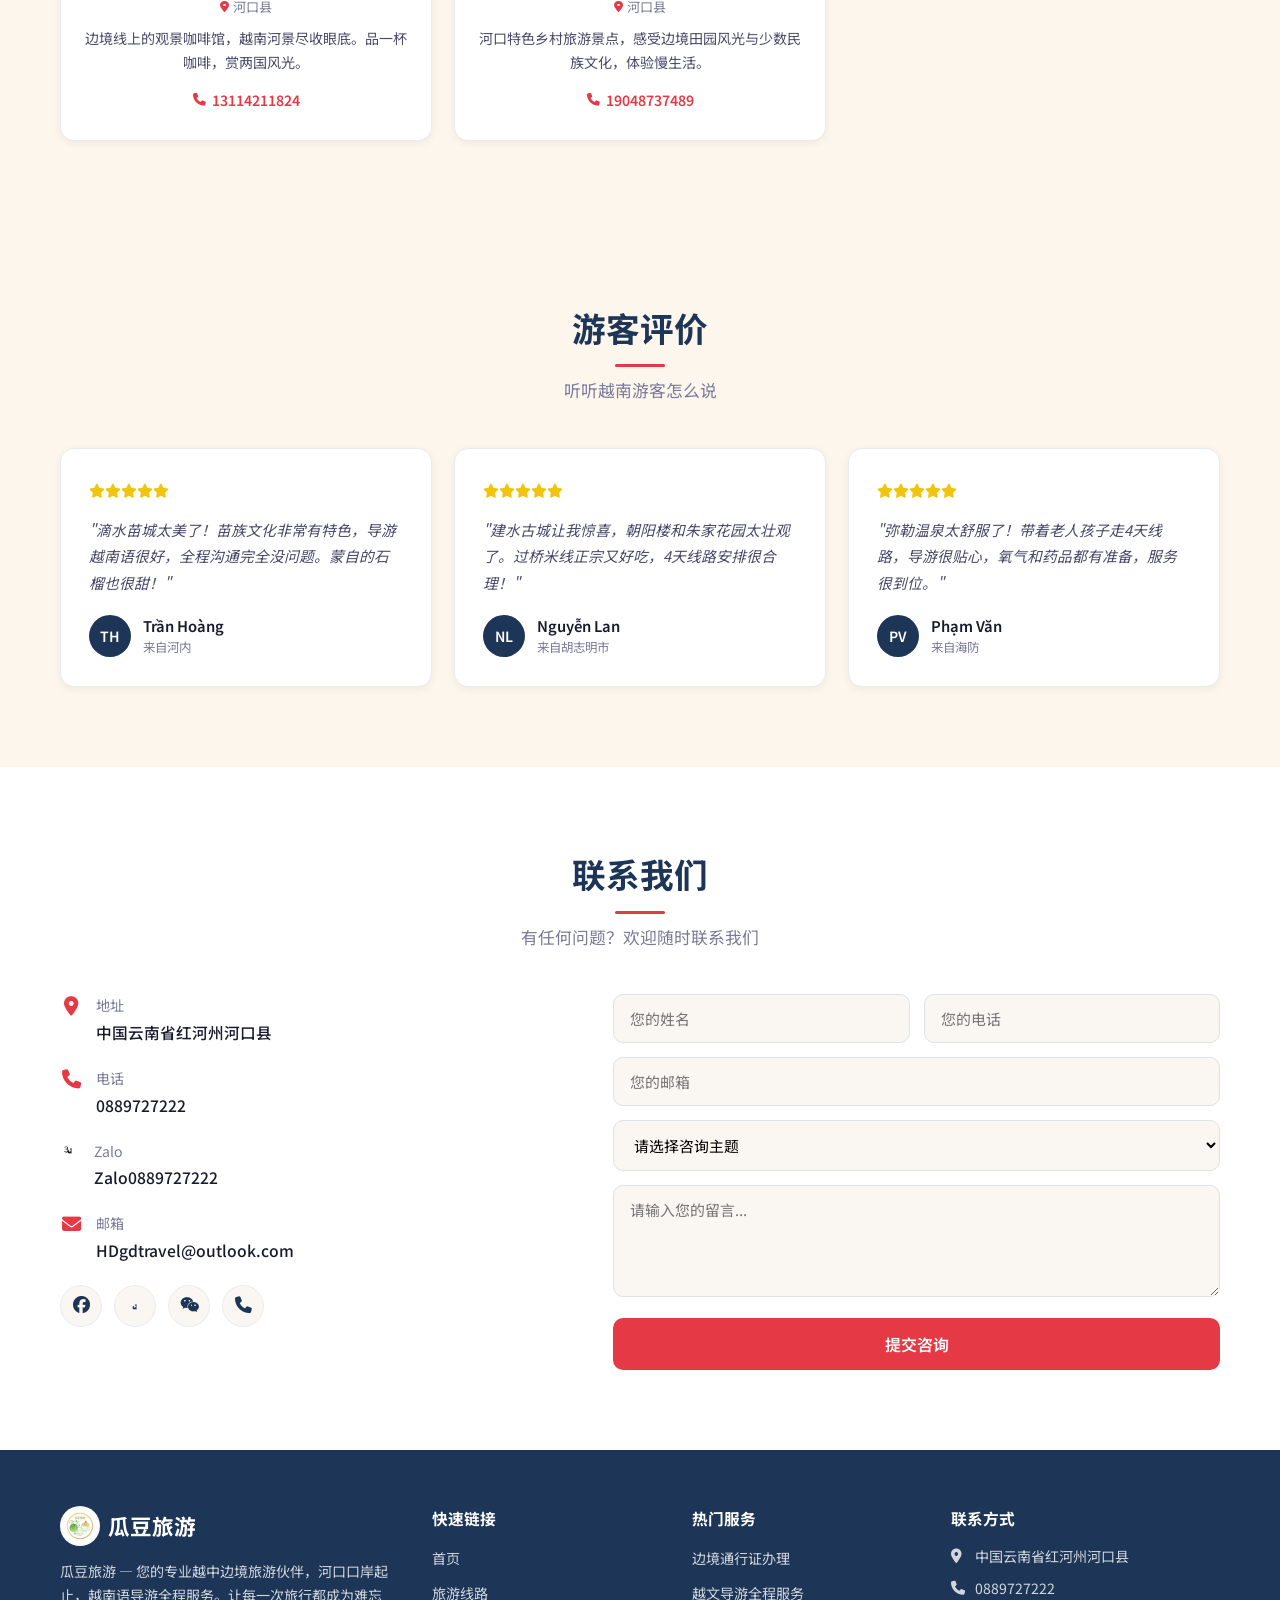
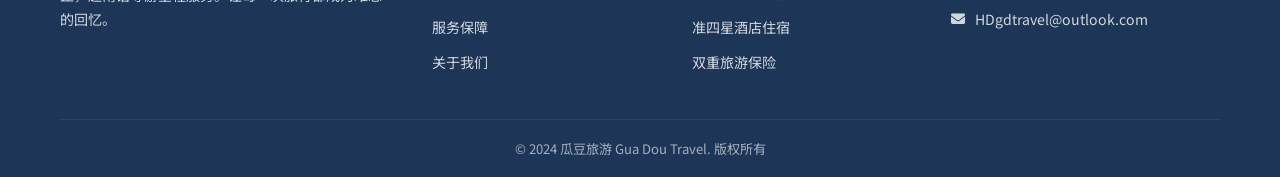
==== commit 48e24a95: "Fix registration, lightbox, image URLs and add logo - Add mobile register/login buttons in nav menu " ====
--- a/index.html
+++ b/index.html
@@ -13,7 +13,7 @@
     <nav class="navbar" id="navbar">
         <div class="nav-container">
             <a href="#" class="logo">
-                <span class="logo-icon">🌺</span>
+                <img src="logo.jpg" alt="瓜豆旅游" class="logo-img">
                 <span class="logo-text" data-i18n="company_name">瓜豆旅游</span>
             </a>
             <ul class="nav-links" id="navLinks">
@@ -22,6 +22,10 @@
                 <li><a href="#services" data-i18n="nav_services">服务保障</a></li>
                 <li><a href="#about" data-i18n="nav_about">关于我们</a></li>
                 <li><a href="#contact" data-i18n="nav_contact">联系我们</a></li>
+                <li class="mobile-auth-btns">
+                    <button class="btn-register" id="btnRegisterMobile" data-i18n="register">注册</button>
+                    <button class="btn-login" id="btnLoginMobile" data-i18n="login">登录</button>
+                </li>
             </ul>
             <div class="nav-actions">
                 <div class="lang-switcher" id="langSwitcher">
@@ -111,42 +115,42 @@
                 <h3 class="dest-category-title"><i class="fas fa-flag"></i> <span data-i18n="dest_cat_border">红河边境</span></h3>
                 <div class="dest-grid dest-grid-border">
                     <div class="dest-card dest-large">
-                        <img src="https://trae-api-cn.mchost.guru/api/ide/v1/text_to_image?prompt=Hekou%20border%20town%20Yunnan%20China%20Vietnam%20border%20bridge%20tropical%20river&image_size=landscape_16_9" alt="河口">
+                        <img src="https://picsum.photos/seed/hekou/600/400" alt="河口">
                         <div class="dest-overlay">
                             <h3 data-i18n="dest_hekou">河口</h3>
                             <p data-i18n="dest_hekou_desc">中越门户，口岸起止</p>
                         </div>
                     </div>
                     <div class="dest-card">
-                        <img src="https://trae-api-cn.mchost.guru/api/ide/v1/text_to_image?prompt=Pingbian%20Miao%20ethnic%20culture%20town%20Dishui%20Miao%20City%20Yunnan%20with%20river%20and%20traditional%20architecture&image_size=landscape_16_9" alt="屏边">
+                        <img src="https://picsum.photos/seed/pingbian/600/400" alt="屏边">
                         <div class="dest-overlay">
                             <h3 data-i18n="dest_pingbian">屏边</h3>
                             <p data-i18n="dest_pingbian_desc">苗族风情，滴水苗城</p>
                         </div>
                     </div>
                     <div class="dest-card">
-                        <img src="https://trae-api-cn.mchost.guru/api/ide/v1/text_to_image?prompt=Jianshui%20ancient%20town%20Yunnan%20Chaoyang%20tower%20Zhu%20family%20garden%20traditional%20Chinese%20architecture&image_size=landscape_16_9" alt="建水">
+                        <img src="https://picsum.photos/seed/jianshui/600/400" alt="建水">
                         <div class="dest-overlay">
                             <h3 data-i18n="dest_jianshui">建水</h3>
                             <p data-i18n="dest_jianshui_desc">千年古城，明清遗风</p>
                         </div>
                     </div>
                     <div class="dest-card">
-                        <img src="https://trae-api-cn.mchost.guru/api/ide/v1/text_to_image?prompt=Mengzi%20city%20Yunnan%20pomegranate%20orchard%20and%20crossing%20bridge%20noodles%20food%20culture&image_size=landscape_16_9" alt="蒙自">
+                        <img src="https://picsum.photos/seed/mengzi/600/400" alt="蒙自">
                         <div class="dest-overlay">
                             <h3 data-i18n="dest_mengzi">蒙自</h3>
                             <p data-i18n="dest_mengzi_desc">过桥米线，万亩石榴</p>
                         </div>
                     </div>
                     <div class="dest-card">
-                        <img src="https://trae-api-cn.mchost.guru/api/ide/v1/text_to_image?prompt=Mile%20city%20Yunnan%20hot%20spring%20resort%20Buddha%20statue%20and%20wellness%20tourism&image_size=landscape_16_9" alt="弥勒">
+                        <img src="https://picsum.photos/seed/mile/600/400" alt="弥勒">
                         <div class="dest-overlay">
                             <h3 data-i18n="dest_mile">弥勒</h3>
                             <p data-i18n="dest_mile_desc">温泉康养，休闲胜地</p>
                         </div>
                     </div>
                     <div class="dest-card">
-                        <img src="https://trae-api-cn.mchost.guru/api/ide/v1/text_to_image?prompt=Daweishan%20primeval%20forest%20park%20Yunnan%20ancient%20trees%20nature%20reserve%20misty%20mountains&image_size=landscape_16_9" alt="大围山">
+                        <img src="https://picsum.photos/seed/daweishan/600/400" alt="大围山">
                         <div class="dest-overlay">
                             <h3 data-i18n="dest_daweishan">大围山</h3>
                             <p data-i18n="dest_daweishan_desc">原始森林，动植物基因库</p>
@@ -160,35 +164,35 @@
                 <h3 class="dest-category-title"><i class="fas fa-mountain"></i> <span data-i18n="dest_cat_northwest">滇西北风光</span></h3>
                 <div class="dest-grid dest-grid-nw">
                     <div class="dest-card dest-large">
-                        <img src="https://trae-api-cn.mchost.guru/api/ide/v1/text_to_image?prompt=Kunming%20Dianchi%20Lake%20seagulls%20and%20Spring%20city%20skyline%20Yunnan%20China&image_size=landscape_16_9" alt="昆明">
+                        <img src="https://picsum.photos/seed/kunming/600/400" alt="昆明">
                         <div class="dest-overlay">
                             <h3 data-i18n="dest_kunming">昆明</h3>
                             <p data-i18n="dest_kunming_desc">春城花都，滇池海鸥</p>
                         </div>
                     </div>
                     <div class="dest-card">
-                        <img src="https://trae-api-cn.mchost.guru/api/ide/v1/text_to_image?prompt=Dali%20Erhai%20Lake%20with%20Cangshan%20mountains%20and%20Three%20Pagodas%20Yunnan%20scenic%20view&image_size=landscape_16_9" alt="大理">
+                        <img src="https://picsum.photos/seed/dali/600/400" alt="大理">
                         <div class="dest-overlay">
                             <h3 data-i18n="dest_dali">大理</h3>
                             <p data-i18n="dest_dali_desc">风花雪月，苍山洱海</p>
                         </div>
                     </div>
                     <div class="dest-card">
-                        <img src="https://trae-api-cn.mchost.guru/api/ide/v1/text_to_image?prompt=Lijiang%20ancient%20town%20with%20Jade%20Dragon%20Snow%20Mountain%20and%20traditional%20Naxi%20architecture%20Yunnan&image_size=landscape_16_9" alt="丽江">
+                        <img src="https://picsum.photos/seed/lijiang/600/400" alt="丽江">
                         <div class="dest-overlay">
                             <h3 data-i18n="dest_lijang">丽江</h3>
                             <p data-i18n="dest_lijang_desc">纳西古城，玉龙雪山</p>
                         </div>
                     </div>
                     <div class="dest-card">
-                        <img src="https://trae-api-cn.mchost.guru/api/ide/v1/text_to_image?prompt=Shangri-La%20Songzanlin%20Monastery%20and%20Pudacuo%20National%20Park%20with%20snow%20mountains%20and%20lakes%20Yunnan&image_size=landscape_16_9" alt="香格里拉">
+                        <img src="https://picsum.photos/seed/shangrila/600/400" alt="香格里拉">
                         <div class="dest-overlay">
                             <h3 data-i18n="dest_shangrila">香格里拉</h3>
                             <p data-i18n="dest_shangrila_desc">人间仙境，雪域藏乡</p>
                         </div>
                     </div>
                     <div class="dest-card dest-large">
-                        <img src="https://trae-api-cn.mchost.guru/api/ide/v1/text_to_image?prompt=Lugu%20Lake%20crystal%20clear%20water%20with%20boats%20and%20Mosuo%20culture%20village%20Yunnan&image_size=landscape_16_9" alt="泸沽湖">
+                        <img src="https://picsum.photos/seed/luguhu/600/400" alt="泸沽湖">
                         <div class="dest-overlay">
                             <h3 data-i18n="dest_lugu">泸沽湖</h3>
                             <p data-i18n="dest_lugu_desc">高原明珠，摩梭母系</p>
@@ -202,7 +206,7 @@
                 <h3 class="dest-category-title"><i class="fas fa-leaf"></i> <span data-i18n="dest_cat_tropical">热带版纳</span></h3>
                 <div class="dest-grid dest-grid-tropical">
                     <div class="dest-card dest-large">
-                        <img src="https://trae-api-cn.mchost.guru/api/ide/v1/text_to_image?prompt=Xishuangbanna%20tropical%20rainforest%20Dai%20ethnic%20culture%20pagoda%20and%20peacock%20Yunnan&image_size=landscape_16_9" alt="西双版纳">
+                        <img src="https://picsum.photos/seed/xishuangbanna/600/400" alt="西双版纳">
                         <div class="dest-overlay">
                             <h3 data-i18n="dest_banna">西双版纳</h3>
                             <p data-i18n="dest_banna_desc">热带雨林，傣族风情</p>
@@ -247,7 +251,7 @@
                     <div class="package-region-tag region-border">红河边境</div>
                     <div class="package-badge" data-i18n="badge_classic">经典</div>
                     <div class="package-img">
-                        <img src="https://trae-api-cn.mchost.guru/api/ide/v1/text_to_image?prompt=Pingbian%20Dishui%20Miao%20City%20wetland%20park%20with%20Miao%20ethnic%20culture%20architecture%20Yunnan&image_size=landscape_16_9" alt="屏边苗城">
+                        <img src="https://picsum.photos/seed/pingbian-miaocity/600/400" alt="屏边苗城">
                     </div>
                     <div class="package-body">
                         <div class="package-duration"><i class="fas fa-clock"></i><span>2 <span data-i18n="days">天</span> 1 <span data-i18n="nights">晚</span></span></div>
@@ -256,10 +260,10 @@
                         <div class="landmarks-section">
                             <div class="landmarks-title"><i class="fas fa-camera"></i> <span data-i18n="landmarks_label">著名景点</span></div>
                             <div class="landmarks-grid">
-                                <div class="landmark-item" onclick="openLightbox(this)"><img src="https://trae-api-cn.mchost.guru/api/ide/v1/text_to_image?prompt=Dishui%20Miao%20City%20wetland%20park%20with%20Miao%20ethnic%20stilt%20buildings%20and%20river%20Yunnan&image_size=square_hd" alt="滴水苗城"><span class="landmark-name" data-i18n="lm_miaocity">滴水苗城</span></div>
-                                <div class="landmark-item" onclick="openLightbox(this)"><img src="https://trae-api-cn.mchost.guru/api/ide/v1/text_to_image?prompt=Muyang%20River%20wetland%20park%20with%20walking%20trails%20and%20water%20plants%20Pingbian%20Yunnan&image_size=square_hd" alt="牧羊河湿地"><span class="landmark-name" data-i18n="lm_muyang">牧羊河湿地</span></div>
-                                <div class="landmark-item" onclick="openLightbox(this)"><img src="https://trae-api-cn.mchost.guru/api/ide/v1/text_to_image?prompt=Mengzi%20pomegranate%20orchard%20with%20red%20pomegranate%20fruits%20and%20trees%20Yunnan&image_size=square_hd" alt="万亩石榴园"><span class="landmark-name" data-i18n="lm_pomegranate">万亩石榴园</span></div>
-                                <div class="landmark-item" onclick="openLightbox(this)"><img src="https://trae-api-cn.mchost.guru/api/ide/v1/text_to_image?prompt=Zhuzi%20Tower%20traditional%20Chinese%20pavilion%20building%20Mengzi%20Yunnan&image_size=square_hd" alt="诸子楼"><span class="landmark-name" data-i18n="lm_zhuzi">诸子楼</span></div>
+                                <div class="landmark-item" onclick="openLightbox(this)"><img src="https://picsum.photos/seed/dishui-miaocity/400/300" alt="滴水苗城"><span class="landmark-name" data-i18n="lm_miaocity">滴水苗城</span></div>
+                                <div class="landmark-item" onclick="openLightbox(this)"><img src="https://picsum.photos/seed/muyang-wetland/400/300" alt="牧羊河湿地"><span class="landmark-name" data-i18n="lm_muyang">牧羊河湿地</span></div>
+                                <div class="landmark-item" onclick="openLightbox(this)"><img src="https://picsum.photos/seed/pomegranate-orchard/400/300" alt="万亩石榴园"><span class="landmark-name" data-i18n="lm_pomegranate">万亩石榴园</span></div>
+                                <div class="landmark-item" onclick="openLightbox(this)"><img src="https://picsum.photos/seed/zhuzi-tower/400/300" alt="诸子楼"><span class="landmark-name" data-i18n="lm_zhuzi">诸子楼</span></div>
                             </div>
                         </div>
                         <div class="itinerary-mini">
@@ -279,16 +283,16 @@
                 <!-- Route 2: 河口+建水+蒙自 2天1晚 -->
                 <div class="package-card" data-days="2d" data-region="border">
                     <div class="package-region-tag region-border">红河边境</div>
-                    <div class="package-img"><img src="https://trae-api-cn.mchost.guru/api/ide/v1/text_to_image?prompt=Jianshui%20ancient%20town%20Chaoyang%20tower%20and%20Zhu%20family%20garden%20traditional%20architecture%20Yunnan&image_size=landscape_16_9" alt="建水古城"></div>
+                    <div class="package-img"><img src="https://picsum.photos/seed/jianshui-oldtown/600/400" alt="建水古城"></div>
                     <div class="package-body">
                         <div class="package-duration"><i class="fas fa-clock"></i><span>2 <span data-i18n="days">天</span> 1 <span data-i18n="nights">晚</span></span></div>
                         <h3 data-i18n="r2_title">河口+建水+蒙自 2天1晚</h3>
                         <p data-i18n="r2_desc">建水古城精华短线。朝阳楼、朱家花园、紫陶街、蒙自石榴园，不含屏边段。</p>
                         <div class="landmarks-section"><div class="landmarks-title"><i class="fas fa-camera"></i> <span data-i18n="landmarks_label">著名景点</span></div><div class="landmarks-grid">
-                            <div class="landmark-item" onclick="openLightbox(this)"><img src="https://trae-api-cn.mchost.guru/api/ide/v1/text_to_image?prompt=Jianshui%20Chaoyang%20Tower%20ancient%20gate%20tower%20traditional%20Chinese%20architecture%20Yunnan&image_size=square_hd" alt="朝阳楼"><span class="landmark-name" data-i18n="lm_chaoyang">朝阳楼</span></div>
-                            <div class="landmark-item" onclick="openLightbox(this)"><img src="https://trae-api-cn.mchost.guru/api/ide/v1/text_to_image?prompt=Zhu%20Family%20Garden%20traditional%20Chinese%20courtyard%20house%20Jianshui%20Yunnan&image_size=square_hd" alt="朱家花园"><span class="landmark-name" data-i18n="lm_zhugarden">朱家花园</span></div>
-                            <div class="landmark-item" onclick="openLightbox(this)"><img src="https://trae-api-cn.mchost.guru/api/ide/v1/text_to_image?prompt=Jianshui%20purple%20pottery%20street%20with%20craftsmen%20and%20ceramic%20shops%20Yunnan&image_size=square_hd" alt="紫陶街"><span class="landmark-name" data-i18n="lm_purplepottery">紫陶街</span></div>
-                            <div class="landmark-item" onclick="openLightbox(this)"><img src="https://trae-api-cn.mchost.guru/api/ide/v1/text_to_image?prompt=Jianshui%20ancient%20town%20street%20with%20old%20buildings%20and%20stone%20road%20Yunnan&image_size=square_hd" alt="建水古城"><span class="landmark-name" data-i18n="lm_jianshui">建水古城</span></div>
+                            <div class="landmark-item" onclick="openLightbox(this)"><img src="https://picsum.photos/seed/chaoyang-tower/400/300" alt="朝阳楼"><span class="landmark-name" data-i18n="lm_chaoyang">朝阳楼</span></div>
+                            <div class="landmark-item" onclick="openLightbox(this)"><img src="https://picsum.photos/seed/zhujia-garden/400/300" alt="朱家花园"><span class="landmark-name" data-i18n="lm_zhugarden">朱家花园</span></div>
+                            <div class="landmark-item" onclick="openLightbox(this)"><img src="https://picsum.photos/seed/zishao-street/400/300" alt="紫陶街"><span class="landmark-name" data-i18n="lm_purplepottery">紫陶街</span></div>
+                            <div class="landmark-item" onclick="openLightbox(this)"><img src="https://picsum.photos/seed/jianshui-landmark/400/300" alt="建水古城"><span class="landmark-name" data-i18n="lm_jianshui">建水古城</span></div>
                         </div></div>
                         <div class="itinerary-mini">
                             <div class="day-tag"><span>D1</span> <span data-i18n="r2_d1">河口→建水（朝阳楼·朱家花园·紫陶街）</span></div>
@@ -303,16 +307,16 @@
                 <div class="package-card" data-days="2d" data-region="border">
                     <div class="package-region-tag region-border">红河边境</div>
                     <div class="package-badge" data-i18n="badge_compact">紧凑</div>
-                    <div class="package-img"><img src="https://trae-api-cn.mchost.guru/api/ide/v1/text_to_image?prompt=Miao%20ethnic%20village%20and%20ancient%20Chinese%20town%20combined%20scenery%20Yunnan%20travel&image_size=landscape_16_9" alt="苗城+古城"></div>
+                    <div class="package-img"><img src="https://picsum.photos/seed/miaocity-oldtown/600/400" alt="苗城+古城"></div>
                     <div class="package-body">
                         <div class="package-duration"><i class="fas fa-clock"></i><span>2 <span data-i18n="days">天</span> 1 <span data-i18n="nights">晚</span></span></div>
                         <h3 data-i18n="r3_title">河口+屏边+建水+蒙自 2天1晚</h3>
                         <p data-i18n="r3_desc">苗城+古城紧凑组合。滴水苗城、建水朝阳楼、朱家花园、蒙自石榴园，不含大围山。</p>
                         <div class="landmarks-section"><div class="landmarks-title"><i class="fas fa-camera"></i> <span data-i18n="landmarks_label">著名景点</span></div><div class="landmarks-grid">
-                            <div class="landmark-item" onclick="openLightbox(this)"><img src="https://trae-api-cn.mchost.guru/api/ide/v1/text_to_image?prompt=Dishui%20Miao%20City%20wetland%20park%20with%20Miao%20ethnic%20stilt%20buildings%20and%20river%20Yunnan&image_size=square_hd" alt="滴水苗城"><span class="landmark-name" data-i18n="lm_miaocity">滴水苗城</span></div>
-                            <div class="landmark-item" onclick="openLightbox(this)"><img src="https://trae-api-cn.mchost.guru/api/ide/v1/text_to_image?prompt=Jianshui%20Chaoyang%20Tower%20ancient%20gate%20tower%20traditional%20Chinese%20architecture%20Yunnan&image_size=square_hd" alt="朝阳楼"><span class="landmark-name" data-i18n="lm_chaoyang">朝阳楼</span></div>
-                            <div class="landmark-item" onclick="openLightbox(this)"><img src="https://trae-api-cn.mchost.guru/api/ide/v1/text_to_image?prompt=Zhu%20Family%20Garden%20traditional%20Chinese%20courtyard%20house%20Jianshui%20Yunnan&image_size=square_hd" alt="朱家花园"><span class="landmark-name" data-i18n="lm_zhugarden">朱家花园</span></div>
-                            <div class="landmark-item" onclick="openLightbox(this)"><img src="https://trae-api-cn.mchost.guru/api/ide/v1/text_to_image?prompt=Mengzi%20pomegranate%20orchard%20with%20red%20pomegranate%20fruits%20and%20trees%20Yunnan&image_size=square_hd" alt="万亩石榴园"><span class="landmark-name" data-i18n="lm_pomegranate">万亩石榴园</span></div>
+                            <div class="landmark-item" onclick="openLightbox(this)"><img src="https://picsum.photos/seed/dishui-miaocity/400/300" alt="滴水苗城"><span class="landmark-name" data-i18n="lm_miaocity">滴水苗城</span></div>
+                            <div class="landmark-item" onclick="openLightbox(this)"><img src="https://picsum.photos/seed/chaoyang-tower/400/300" alt="朝阳楼"><span class="landmark-name" data-i18n="lm_chaoyang">朝阳楼</span></div>
+                            <div class="landmark-item" onclick="openLightbox(this)"><img src="https://picsum.photos/seed/zhujia-garden/400/300" alt="朱家花园"><span class="landmark-name" data-i18n="lm_zhugarden">朱家花园</span></div>
+                            <div class="landmark-item" onclick="openLightbox(this)"><img src="https://picsum.photos/seed/pomegranate-orchard/400/300" alt="万亩石榴园"><span class="landmark-name" data-i18n="lm_pomegranate">万亩石榴园</span></div>
                         </div></div>
                         <div class="itinerary-mini"><div class="day-tag"><span>D1</span> <span data-i18n="r3_d1">河口→屏边（滴水苗城）→建水</span></div><div class="day-tag"><span>D2</span> <span data-i18n="r3_d2">建水（朝阳楼·朱家花园）→蒙自→河口</span></div></div>
                         <ul class="package-includes"><li><i class="fas fa-check"></i> <span data-i18n="inc_hotel">准四星酒店1晚</span></li><li><i class="fas fa-check"></i> <span data-i18n="inc_1b2m">1早2正餐</span></li><li><i class="fas fa-check"></i> <span data-i18n="inc_guide">越文导游全程服务</span></li><li><i class="fas fa-check"></i> <span data-i18n="inc_insurance">旅游组合险+意外险</span></li></ul>
@@ -324,16 +328,16 @@
                 <div class="package-card featured" data-days="3d" data-region="border">
                     <div class="package-region-tag region-border">红河边境</div>
                     <div class="package-badge green" data-i18n="badge_hot">热门</div>
-                    <div class="package-img"><img src="https://trae-api-cn.mchost.guru/api/ide/v1/text_to_image?prompt=Daweishan%20primeval%20forest%20park%20and%20Jianshui%20ancient%20town%20Yunnan%20travel%20scenic&image_size=landscape_16_9" alt="大围山+建水"></div>
+                    <div class="package-img"><img src="https://picsum.photos/seed/daweishan-jianshui/600/400" alt="大围山+建水"></div>
                     <div class="package-body">
                         <div class="package-duration"><i class="fas fa-clock"></i><span>3 <span data-i18n="days">天</span> 2 <span data-i18n="nights">晚</span></span></div>
                         <h3 data-i18n="r4_title">河口+屏边+建水+蒙自 3天2晚</h3>
                         <p data-i18n="r4_desc">苗寨+建水古城精华版。含大围山原始森林、滴水苗城、建水朝阳楼、朱家花园、紫陶街、蒙自过桥米线。</p>
                         <div class="landmarks-section"><div class="landmarks-title"><i class="fas fa-camera"></i> <span data-i18n="landmarks_label">著名景点</span></div><div class="landmarks-grid">
-                            <div class="landmark-item" onclick="openLightbox(this)"><img src="https://trae-api-cn.mchost.guru/api/ide/v1/text_to_image?prompt=Daweishan%20primeval%20forest%20with%20ancient%20trees%20misty%20mountains%20nature%20Yunnan&image_size=square_hd" alt="大围山"><span class="landmark-name" data-i18n="lm_daweishan">大围山原始森林</span></div>
-                            <div class="landmark-item" onclick="openLightbox(this)"><img src="https://trae-api-cn.mchost.guru/api/ide/v1/text_to_image?prompt=Dishui%20Miao%20City%20wetland%20park%20with%20Miao%20ethnic%20stilt%20buildings%20and%20river%20Yunnan&image_size=square_hd" alt="滴水苗城"><span class="landmark-name" data-i18n="lm_miaocity">滴水苗城</span></div>
-                            <div class="landmark-item" onclick="openLightbox(this)"><img src="https://trae-api-cn.mchost.guru/api/ide/v1/text_to_image?prompt=Jianshui%20ancient%20town%20street%20with%20old%20buildings%20and%20stone%20road%20Yunnan&image_size=square_hd" alt="建水古城"><span class="landmark-name" data-i18n="lm_jianshui">建水古城</span></div>
-                            <div class="landmark-item" onclick="openLightbox(this)"><img src="https://trae-api-cn.mchost.guru/api/ide/v1/text_to_image?prompt=Mengzi%20crossing%20bridge%20noodles%20soup%20with%20chicken%20and%20vegetables%20Yunnan%20food&image_size=square_hd" alt="过桥米线"><span class="landmark-name" data-i18n="lm_bridgenoodles">蒙自过桥米线</span></div>
+                            <div class="landmark-item" onclick="openLightbox(this)"><img src="https://picsum.photos/seed/daweishan-landmark/400/300" alt="大围山"><span class="landmark-name" data-i18n="lm_daweishan">大围山原始森林</span></div>
+                            <div class="landmark-item" onclick="openLightbox(this)"><img src="https://picsum.photos/seed/dishui-miaocity/400/300" alt="滴水苗城"><span class="landmark-name" data-i18n="lm_miaocity">滴水苗城</span></div>
+                            <div class="landmark-item" onclick="openLightbox(this)"><img src="https://picsum.photos/seed/jianshui-landmark/400/300" alt="建水古城"><span class="landmark-name" data-i18n="lm_jianshui">建水古城</span></div>
+                            <div class="landmark-item" onclick="openLightbox(this)"><img src="https://picsum.photos/seed/bridge-noodles/400/300" alt="过桥米线"><span class="landmark-name" data-i18n="lm_bridgenoodles">蒙自过桥米线</span></div>
                         </div></div>
                         <div class="itinerary-mini"><div class="day-tag"><span>D1</span> <span data-i18n="r4_d1">河口→屏边（大围山原始森林·滴水苗城）</span></div><div class="day-tag"><span>D2</span> <span data-i18n="r4_d2">屏边→蒙自→建水（过桥米线·朝阳楼·朱家花园）</span></div><div class="day-tag"><span>D3</span> <span data-i18n="r4_d3">建水（紫陶街·烤豆腐）→蒙自→河口</span></div></div>
                         <ul class="package-includes"><li><i class="fas fa-check"></i> <span data-i18n="inc_hotel2">准四星酒店2晚</span></li><li><i class="fas fa-check"></i> <span data-i18n="inc_2b4m">2早4正餐</span></li><li><i class="fas fa-check"></i> <span data-i18n="inc_guide">越文导游全程服务</span></li><li><i class="fas fa-check"></i> <span data-i18n="inc_insurance">旅游组合险+意外险</span></li></ul>
@@ -344,16 +348,16 @@
                 <!-- Route 5: 河口+建水+弥勒+蒙自 3天2晚 -->
                 <div class="package-card" data-days="3d" data-region="border">
                     <div class="package-region-tag region-border">红河边境</div>
-                    <div class="package-img"><img src="https://trae-api-cn.mchost.guru/api/ide/v1/text_to_image?prompt=Jianshui%20ancient%20town%20and%20Mile%20hot%20spring%20resort%20Yunnan%20travel%20scenic&image_size=landscape_16_9" alt="建水+弥勒"></div>
+                    <div class="package-img"><img src="https://picsum.photos/seed/jianshui-mile/600/400" alt="建水+弥勒"></div>
                     <div class="package-body">
                         <div class="package-duration"><i class="fas fa-clock"></i><span>3 <span data-i18n="days">天</span> 2 <span data-i18n="nights">晚</span></span></div>
                         <h3 data-i18n="r5_title">河口+建水+弥勒+蒙自 3天2晚</h3>
                         <p data-i18n="r5_desc">古城+温泉休闲版。不含屏边，直达建水朝阳楼、朱家花园，弥勒温泉康养，蒙自石榴园。</p>
                         <div class="landmarks-section"><div class="landmarks-title"><i class="fas fa-camera"></i> <span data-i18n="landmarks_label">著名景点</span></div><div class="landmarks-grid">
-                            <div class="landmark-item" onclick="openLightbox(this)"><img src="https://trae-api-cn.mchost.guru/api/ide/v1/text_to_image?prompt=Jianshui%20Chaoyang%20Tower%20ancient%20gate%20tower%20traditional%20Chinese%20architecture%20Yunnan&image_size=square_hd" alt="朝阳楼"><span class="landmark-name" data-i18n="lm_chaoyang">朝阳楼</span></div>
-                            <div class="landmark-item" onclick="openLightbox(this)"><img src="https://trae-api-cn.mchost.guru/api/ide/v1/text_to_image?prompt=Zhu%20Family%20Garden%20traditional%20Chinese%20courtyard%20house%20Jianshui%20Yunnan&image_size=square_hd" alt="朱家花园"><span class="landmark-name" data-i18n="lm_zhugarden">朱家花园</span></div>
-                            <div class="landmark-item" onclick="openLightbox(this)"><img src="https://trae-api-cn.mchost.guru/api/ide/v1/text_to_image?prompt=Mile%20hot%20spring%20resort%20outdoor%20pool%20with%20steam%20and%20mountains%20Yunnan&image_size=square_hd" alt="弥勒温泉"><span class="landmark-name" data-i18n="lm_milespring">弥勒温泉</span></div>
-                            <div class="landmark-item" onclick="openLightbox(this)"><img src="https://trae-api-cn.mchost.guru/api/ide/v1/text_to_image?prompt=Mengzi%20pomegranate%20orchard%20with%20red%20pomegranate%20fruits%20and%20trees%20Yunnan&image_size=square_hd" alt="万亩石榴园"><span class="landmark-name" data-i18n="lm_pomegranate">万亩石榴园</span></div>
+                            <div class="landmark-item" onclick="openLightbox(this)"><img src="https://picsum.photos/seed/chaoyang-tower/400/300" alt="朝阳楼"><span class="landmark-name" data-i18n="lm_chaoyang">朝阳楼</span></div>
+                            <div class="landmark-item" onclick="openLightbox(this)"><img src="https://picsum.photos/seed/zhujia-garden/400/300" alt="朱家花园"><span class="landmark-name" data-i18n="lm_zhugarden">朱家花园</span></div>
+                            <div class="landmark-item" onclick="openLightbox(this)"><img src="https://picsum.photos/seed/mile-spring-landmark/400/300" alt="弥勒温泉"><span class="landmark-name" data-i18n="lm_milespring">弥勒温泉</span></div>
+                            <div class="landmark-item" onclick="openLightbox(this)"><img src="https://picsum.photos/seed/pomegranate-orchard/400/300" alt="万亩石榴园"><span class="landmark-name" data-i18n="lm_pomegranate">万亩石榴园</span></div>
                         </div></div>
                         <div class="itinerary-mini"><div class="day-tag"><span>D1</span> <span data-i18n="r5_d1">河口→建水（朝阳楼·朱家花园·紫陶街）</span></div><div class="day-tag"><span>D2</span> <span data-i18n="r5_d2">建水→弥勒（温泉康养·城市观光）</span></div><div class="day-tag"><span>D3</span> <span data-i18n="r5_d3">弥勒→蒙自（石榴园·诸子楼）→河口</span></div></div>
                         <ul class="package-includes"><li><i class="fas fa-check"></i> <span data-i18n="inc_hotel2">准四星酒店2晚</span></li><li><i class="fas fa-check"></i> <span data-i18n="inc_2b4m">2早4正餐</span></li><li><i class="fas fa-check"></i> <span data-i18n="inc_guide">越文导游全程服务</span></li><li><i class="fas fa-check"></i> <span data-i18n="inc_insurance">旅游组合险+意外险</span></li></ul>
@@ -365,16 +369,16 @@
                 <div class="package-card featured" data-days="4d" data-region="border">
                     <div class="package-region-tag region-border">红河边境</div>
                     <div class="package-badge" style="background:linear-gradient(135deg,#e63946,#f4a261)" data-i18n="badge_full">全线</div>
-                    <div class="package-img"><img src="https://trae-api-cn.mchost.guru/api/ide/v1/text_to_image?prompt=Mile%20hot%20spring%20resort%20Yunnan%20with%20Buddha%20statue%20golden%20temple%20and%20wellness%20spa&image_size=landscape_16_9" alt="弥勒温泉"></div>
+                    <div class="package-img"><img src="https://picsum.photos/seed/mile-hotspring/600/400" alt="弥勒温泉"></div>
                     <div class="package-body">
                         <div class="package-duration"><i class="fas fa-clock"></i><span>4 <span data-i18n="days">天</span> 3 <span data-i18n="nights">晚</span></span></div>
                         <h3 data-i18n="r6_title">河口+屏边+蒙自+建水+弥勒 4天3晚</h3>
                         <p data-i18n="r6_desc">全线深度游！苗寨+古城+温泉全覆盖。大围山原始森林、滴水苗城、建水古城、朱家花园、弥勒温泉康养，自然人文休闲一站齐。</p>
                         <div class="landmarks-section"><div class="landmarks-title"><i class="fas fa-camera"></i> <span data-i18n="landmarks_label">著名景点</span></div><div class="landmarks-grid">
-                            <div class="landmark-item" onclick="openLightbox(this)"><img src="https://trae-api-cn.mchost.guru/api/ide/v1/text_to_image?prompt=Daweishan%20primeval%20forest%20with%20ancient%20trees%20misty%20mountains%20nature%20Yunnan&image_size=square_hd" alt="大围山"><span class="landmark-name" data-i18n="lm_daweishan">大围山原始森林</span></div>
-                            <div class="landmark-item" onclick="openLightbox(this)"><img src="https://trae-api-cn.mchost.guru/api/ide/v1/text_to_image?prompt=Dishui%20Miao%20City%20wetland%20park%20with%20Miao%20ethnic%20stilt%20buildings%20and%20river%20Yunnan&image_size=square_hd" alt="滴水苗城"><span class="landmark-name" data-i18n="lm_miaocity">滴水苗城</span></div>
-                            <div class="landmark-item" onclick="openLightbox(this)"><img src="https://trae-api-cn.mchost.guru/api/ide/v1/text_to_image?prompt=Jianshui%20ancient%20town%20street%20with%20old%20buildings%20and%20stone%20road%20Yunnan&image_size=square_hd" alt="建水古城"><span class="landmark-name" data-i18n="lm_jianshui">建水古城</span></div>
-                            <div class="landmark-item" onclick="openLightbox(this)"><img src="https://trae-api-cn.mchost.guru/api/ide/v1/text_to_image?prompt=Mile%20hot%20spring%20resort%20outdoor%20pool%20with%20steam%20and%20mountains%20Yunnan&image_size=square_hd" alt="弥勒温泉"><span class="landmark-name" data-i18n="lm_milespring">弥勒温泉</span></div>
+                            <div class="landmark-item" onclick="openLightbox(this)"><img src="https://picsum.photos/seed/daweishan-landmark/400/300" alt="大围山"><span class="landmark-name" data-i18n="lm_daweishan">大围山原始森林</span></div>
+                            <div class="landmark-item" onclick="openLightbox(this)"><img src="https://picsum.photos/seed/dishui-miaocity/400/300" alt="滴水苗城"><span class="landmark-name" data-i18n="lm_miaocity">滴水苗城</span></div>
+                            <div class="landmark-item" onclick="openLightbox(this)"><img src="https://picsum.photos/seed/jianshui-landmark/400/300" alt="建水古城"><span class="landmark-name" data-i18n="lm_jianshui">建水古城</span></div>
+                            <div class="landmark-item" onclick="openLightbox(this)"><img src="https://picsum.photos/seed/mile-spring-landmark/400/300" alt="弥勒温泉"><span class="landmark-name" data-i18n="lm_milespring">弥勒温泉</span></div>
                         </div></div>
                         <div class="itinerary-mini"><div class="day-tag"><span>D1</span> <span data-i18n="r6_d1">河口→屏边（大围山原始森林·滴水苗城）</span></div><div class="day-tag"><span>D2</span> <span data-i18n="r6_d2">屏边→蒙自→建水（过桥米线·朝阳楼·朱家花园·紫陶街）</span></div><div class="day-tag"><span>D3</span> <span data-i18n="r6_d3">建水→弥勒（190km）温泉康养·城市观光</span></div><div class="day-tag"><span>D4</span> <span data-i18n="r6_d4">弥勒→蒙自（石榴园·诸子楼）→河口出境</span></div></div>
                         <ul class="package-includes"><li><i class="fas fa-check"></i> <span data-i18n="inc_hotel3">准四星酒店3晚</span></li><li><i class="fas fa-check"></i> <span data-i18n="inc_3b6m">3早6正餐</span></li><li><i class="fas fa-check"></i> <span data-i18n="inc_guide">越文导游全程服务</span></li><li><i class="fas fa-check"></i> <span data-i18n="inc_insurance">旅游组合险+意外险</span></li></ul>
@@ -389,16 +393,16 @@
                 <div class="package-card featured" data-days="3d" data-region="yunnan">
                     <div class="package-region-tag region-yunnan">全云南</div>
                     <div class="package-badge" style="background:linear-gradient(135deg,#2196F3,#03A9F4)" data-i18n="badge_scenic">风光</div>
-                    <div class="package-img"><img src="https://trae-api-cn.mchost.guru/api/ide/v1/text_to_image?prompt=Dali%20Erhai%20Lake%20with%20Cangshan%20mountains%20and%20Three%20Pagodas%20Yunnan%20scenic%20view&image_size=landscape_16_9" alt="大理洱海"></div>
+                    <div class="package-img"><img src="https://picsum.photos/seed/dali-erhai/600/400" alt="大理洱海"></div>
                     <div class="package-body">
                         <div class="package-duration"><i class="fas fa-clock"></i><span>3 <span data-i18n="days">天</span> 2 <span data-i18n="nights">晚</span></span></div>
                         <h3 data-i18n="r7_title">昆明+大理 3天2晚</h3>
                         <p data-i18n="r7_desc">春城昆明+风花雪月大理。游览滇池、大理古城、洱海游船、崇圣寺三塔、双廊古镇。</p>
                         <div class="landmarks-section"><div class="landmarks-title"><i class="fas fa-camera"></i> <span data-i18n="landmarks_label">著名景点</span></div><div class="landmarks-grid">
-                            <div class="landmark-item" onclick="openLightbox(this)"><img src="https://trae-api-cn.mchost.guru/api/ide/v1/text_to_image?prompt=Kunming%20Dianchi%20Lake%20with%20seagulls%20flying%20over%20blue%20water%20Yunnan&image_size=square_hd" alt="滇池"><span class="landmark-name" data-i18n="lm_dianchi">滇池</span></div>
-                            <div class="landmark-item" onclick="openLightbox(this)"><img src="https://trae-api-cn.mchost.guru/api/ide/v1/text_to_image?prompt=Dali%20ancient%20town%20gate%20tower%20with%20traditional%20white%20wall%20buildings%20Yunnan&image_size=square_hd" alt="大理古城"><span class="landmark-name" data-i18n="lm_dalitown">大理古城</span></div>
-                            <div class="landmark-item" onclick="openLightbox(this)"><img src="https://trae-api-cn.mchost.guru/api/ide/v1/text_to_image?prompt=Dali%20Three%20Pagodas%20of%20Chongsheng%20Temple%20with%20reflection%20in%20lake%20Yunnan&image_size=square_hd" alt="崇圣寺三塔"><span class="landmark-name" data-i18n="lm_threepagodas">崇圣寺三塔</span></div>
-                            <div class="landmark-item" onclick="openLightbox(this)"><img src="https://trae-api-cn.mchost.guru/api/ide/v1/text_to_image?prompt=Dali%20Erhai%20Lake%20with%20blue%20water%20boats%20and%20Cangshan%20mountains%20Yunnan&image_size=square_hd" alt="洱海"><span class="landmark-name" data-i18n="lm_erhai">洱海</span></div>
+                            <div class="landmark-item" onclick="openLightbox(this)"><img src="https://picsum.photos/seed/dianchi-lake/400/300" alt="滇池"><span class="landmark-name" data-i18n="lm_dianchi">滇池</span></div>
+                            <div class="landmark-item" onclick="openLightbox(this)"><img src="https://picsum.photos/seed/dali-oldtown/400/300" alt="大理古城"><span class="landmark-name" data-i18n="lm_dalitown">大理古城</span></div>
+                            <div class="landmark-item" onclick="openLightbox(this)"><img src="https://picsum.photos/seed/three-pagodas/400/300" alt="崇圣寺三塔"><span class="landmark-name" data-i18n="lm_threepagodas">崇圣寺三塔</span></div>
+                            <div class="landmark-item" onclick="openLightbox(this)"><img src="https://picsum.photos/seed/erhai-lake/400/300" alt="洱海"><span class="landmark-name" data-i18n="lm_erhai">洱海</span></div>
                         </div></div>
                         <div class="itinerary-mini"><div class="day-tag"><span>D1</span> <span data-i18n="r7_d1">昆明（滇池·海埂大坝·金马碧鸡坊）</span></div><div class="day-tag"><span>D2</span> <span data-i18n="r7_d2">昆明→大理（大理古城·崇圣寺三塔·洱海游船）</span></div><div class="day-tag"><span>D3</span> <span data-i18n="r7_d3">大理（双廊古镇·南诏风情岛）→昆明</span></div></div>
                         <ul class="package-includes"><li><i class="fas fa-check"></i> <span data-i18n="inc_hotel2">准四星酒店2晚</span></li><li><i class="fas fa-check"></i> <span data-i18n="inc_2b4m">2早4正餐</span></li><li><i class="fas fa-check"></i> <span data-i18n="inc_guide">越文导游全程服务</span></li><li><i class="fas fa-check"></i> <span data-i18n="inc_insurance">旅游组合险+意外险</span></li></ul>
@@ -410,16 +414,16 @@
                 <div class="package-card featured" data-days="4d" data-region="yunnan">
                     <div class="package-region-tag region-yunnan">全云南</div>
                     <div class="package-badge" style="background:linear-gradient(135deg,#9C27B0,#E040FB)" data-i18n="badge_popular">人气</div>
-                    <div class="package-img"><img src="https://trae-api-cn.mchost.guru/api/ide/v1/text_to_image?prompt=Lijiang%20ancient%20town%20with%20Jade%20Dragon%20Snow%20Mountain%20and%20traditional%20Naxi%20architecture%20Yunnan&image_size=landscape_16_9" alt="丽江古城"></div>
+                    <div class="package-img"><img src="https://picsum.photos/seed/lijiang-oldtown/600/400" alt="丽江古城"></div>
                     <div class="package-body">
                         <div class="package-duration"><i class="fas fa-clock"></i><span>4 <span data-i18n="days">天</span> 3 <span data-i18n="nights">晚</span></span></div>
                         <h3 data-i18n="r8_title">昆明+大理+丽江 4天3晚</h3>
                         <p data-i18n="r8_desc">云南经典三城连线。滇池、大理古城、洱海、丽江古城、玉龙雪山、蓝月谷，一次领略云南精华。</p>
                         <div class="landmarks-section"><div class="landmarks-title"><i class="fas fa-camera"></i> <span data-i18n="landmarks_label">著名景点</span></div><div class="landmarks-grid">
-                            <div class="landmark-item" onclick="openLightbox(this)"><img src="https://trae-api-cn.mchost.guru/api/ide/v1/text_to_image?prompt=Dali%20Erhai%20Lake%20with%20blue%20water%20boats%20and%20Cangshan%20mountains%20Yunnan&image_size=square_hd" alt="洱海"><span class="landmark-name" data-i18n="lm_erhai">洱海</span></div>
-                            <div class="landmark-item" onclick="openLightbox(this)"><img src="https://trae-api-cn.mchost.guru/api/ide/v1/text_to_image?prompt=Lijiang%20ancient%20town%20with%20canals%20red%20lanterns%20and%20Naxi%20architecture%20Yunnan&image_size=square_hd" alt="丽江古城"><span class="landmark-name" data-i18n="lm_lijtown">丽江古城</span></div>
-                            <div class="landmark-item" onclick="openLightbox(this)"><img src="https://trae-api-cn.mchost.guru/api/ide/v1/text_to_image?prompt=Jade%20Dragon%20Snow%20Mountain%20with%20glaciers%20and%20snow%20peaks%20Lijiang%20Yunnan&image_size=square_hd" alt="玉龙雪山"><span class="landmark-name" data-i18n="lm_jadedragon">玉龙雪山</span></div>
-                            <div class="landmark-item" onclick="openLightbox(this)"><img src="https://trae-api-cn.mchost.guru/api/ide/v1/text_to_image?prompt=Blue%20Moon%20Valley%20with%20turquoise%20water%20pools%20and%20snow%20mountains%20Lijiang%20Yunnan&image_size=square_hd" alt="蓝月谷"><span class="landmark-name" data-i18n="lm_bluemoon">蓝月谷</span></div>
+                            <div class="landmark-item" onclick="openLightbox(this)"><img src="https://picsum.photos/seed/erhai-lake/400/300" alt="洱海"><span class="landmark-name" data-i18n="lm_erhai">洱海</span></div>
+                            <div class="landmark-item" onclick="openLightbox(this)"><img src="https://picsum.photos/seed/lijiang-landmark/400/300" alt="丽江古城"><span class="landmark-name" data-i18n="lm_lijtown">丽江古城</span></div>
+                            <div class="landmark-item" onclick="openLightbox(this)"><img src="https://picsum.photos/seed/jade-dragon/400/300" alt="玉龙雪山"><span class="landmark-name" data-i18n="lm_jadedragon">玉龙雪山</span></div>
+                            <div class="landmark-item" onclick="openLightbox(this)"><img src="https://picsum.photos/seed/blue-moon-valley/400/300" alt="蓝月谷"><span class="landmark-name" data-i18n="lm_bluemoon">蓝月谷</span></div>
                         </div></div>
                         <div class="itinerary-mini"><div class="day-tag"><span>D1</span> <span data-i18n="r8_d1">昆明（滇池·金马碧鸡坊）</span></div><div class="day-tag"><span>D2</span> <span data-i18n="r8_d2">昆明→大理（大理古城·崇圣寺三塔·洱海游船）</span></div><div class="day-tag"><span>D3</span> <span data-i18n="r8_d3">大理→丽江（丽江古城·四方街·木府）</span></div><div class="day-tag"><span>D4</span> <span data-i18n="r8_d4">丽江（玉龙雪山·蓝月谷）→昆明</span></div></div>
                         <ul class="package-includes"><li><i class="fas fa-check"></i> <span data-i18n="inc_hotel3">准四星酒店3晚</span></li><li><i class="fas fa-check"></i> <span data-i18n="inc_3b6m">3早6正餐</span></li><li><i class="fas fa-check"></i> <span data-i18n="inc_guide">越文导游全程服务</span></li><li><i class="fas fa-check"></i> <span data-i18n="inc_insurance">旅游组合险+意外险</span></li></ul>
@@ -431,16 +435,16 @@
                 <div class="package-card featured" data-days="5d" data-region="yunnan">
                     <div class="package-region-tag region-yunnan">全云南</div>
                     <div class="package-badge green" data-i18n="badge_hot">热门</div>
-                    <div class="package-img"><img src="https://trae-api-cn.mchost.guru/api/ide/v1/text_to_image?prompt=Shangri-La%20Songzanlin%20Monastery%20and%20Pudacuo%20National%20Park%20with%20snow%20mountains%20and%20lakes%20Yunnan&image_size=landscape_16_9" alt="香格里拉"></div>
+                    <div class="package-img"><img src="https://picsum.photos/seed/shangrila/600/400" alt="香格里拉"></div>
                     <div class="package-body">
                         <div class="package-duration"><i class="fas fa-clock"></i><span>5 <span data-i18n="days">天</span> 4 <span data-i18n="nights">晚</span></span></div>
                         <h3 data-i18n="r9_title">昆明+大理+丽江+香格里拉 5天4晚</h3>
                         <p data-i18n="r9_desc">滇西北黄金线路！春城、风花雪月、雪山古城、人间仙境全覆盖。虎跳峡、普达措、松赞林寺一次打卡。</p>
                         <div class="landmarks-section"><div class="landmarks-title"><i class="fas fa-camera"></i> <span data-i18n="landmarks_label">著名景点</span></div><div class="landmarks-grid">
-                            <div class="landmark-item" onclick="openLightbox(this)"><img src="https://trae-api-cn.mchost.guru/api/ide/v1/text_to_image?prompt=Dali%20Erhai%20Lake%20with%20blue%20water%20boats%20and%20Cangshan%20mountains%20Yunnan&image_size=square_hd" alt="洱海"><span class="landmark-name" data-i18n="lm_erhai">洱海</span></div>
-                            <div class="landmark-item" onclick="openLightbox(this)"><img src="https://trae-api-cn.mchost.guru/api/ide/v1/text_to_image?prompt=Jade%20Dragon%20Snow%20Mountain%20with%20glaciers%20and%20snow%20peaks%20Lijiang%20Yunnan&image_size=square_hd" alt="玉龙雪山"><span class="landmark-name" data-i18n="lm_jadedragon">玉龙雪山</span></div>
-                            <div class="landmark-item" onclick="openLightbox(this)"><img src="https://trae-api-cn.mchost.guru/api/ide/v1/text_to_image?prompt=Tiger%20Leaping%20Gorge%20with%20raging%20river%20between%20massive%20cliffs%20Yunnan&image_size=square_hd" alt="虎跳峡"><span class="landmark-name" data-i18n="lm_tigerleap">虎跳峡</span></div>
-                            <div class="landmark-item" onclick="openLightbox(this)"><img src="https://trae-api-cn.mchost.guru/api/ide/v1/text_to_image?prompt=Songzanlin%20Monastery%20golden%20roof%20Tibetan%20Buddhist%20temple%20Shangri-La%20Yunnan&image_size=square_hd" alt="松赞林寺"><span class="landmark-name" data-i18n="lm_songzanlin">松赞林寺</span></div>
+                            <div class="landmark-item" onclick="openLightbox(this)"><img src="https://picsum.photos/seed/erhai-lake/400/300" alt="洱海"><span class="landmark-name" data-i18n="lm_erhai">洱海</span></div>
+                            <div class="landmark-item" onclick="openLightbox(this)"><img src="https://picsum.photos/seed/jade-dragon/400/300" alt="玉龙雪山"><span class="landmark-name" data-i18n="lm_jadedragon">玉龙雪山</span></div>
+                            <div class="landmark-item" onclick="openLightbox(this)"><img src="https://picsum.photos/seed/tiger-leaping/400/300" alt="虎跳峡"><span class="landmark-name" data-i18n="lm_tigerleap">虎跳峡</span></div>
+                            <div class="landmark-item" onclick="openLightbox(this)"><img src="https://picsum.photos/seed/songzanlin/400/300" alt="松赞林寺"><span class="landmark-name" data-i18n="lm_songzanlin">松赞林寺</span></div>
                         </div></div>
                         <div class="itinerary-mini"><div class="day-tag"><span>D1</span> <span data-i18n="r9_d1">昆明（滇池·金马碧鸡坊）</span></div><div class="day-tag"><span>D2</span> <span data-i18n="r9_d2">昆明→大理（大理古城·崇圣寺三塔·洱海游船）</span></div><div class="day-tag"><span>D3</span> <span data-i18n="r9_d3">大理→丽江（丽江古城·四方街·木府）</span></div><div class="day-tag"><span>D4</span> <span data-i18n="r9_d4">丽江→虎跳峡→香格里拉（独克宗古城·松赞林寺）</span></div><div class="day-tag"><span>D5</span> <span data-i18n="r9_d5">香格里拉（普达措国家公园）→丽江→昆明</span></div></div>
                         <ul class="package-includes"><li><i class="fas fa-check"></i> <span data-i18n="inc_hotel4">准四星酒店4晚</span></li><li><i class="fas fa-check"></i> <span data-i18n="inc_4b8m">4早8正餐</span></li><li><i class="fas fa-check"></i> <span data-i18n="inc_guide">越文导游全程服务</span></li><li><i class="fas fa-check"></i> <span data-i18n="inc_insurance">旅游组合险+意外险</span></li></ul>
@@ -452,16 +456,16 @@
                 <div class="package-card" data-days="3d" data-region="yunnan">
                     <div class="package-region-tag region-yunnan">全云南</div>
                     <div class="package-badge" style="background:linear-gradient(135deg,#4CAF50,#8BC34A)" data-i18n="badge_tropical">热带</div>
-                    <div class="package-img"><img src="https://trae-api-cn.mchost.guru/api/ide/v1/text_to_image?prompt=Xishuangbanna%20tropical%20rainforest%20Dai%20ethnic%20culture%20pagoda%20and%20peacock%20Yunnan&image_size=landscape_16_9" alt="西双版纳"></div>
+                    <div class="package-img"><img src="https://picsum.photos/seed/xishuangbanna/600/400" alt="西双版纳"></div>
                     <div class="package-body">
                         <div class="package-duration"><i class="fas fa-clock"></i><span>3 <span data-i18n="days">天</span> 2 <span data-i18n="nights">晚</span></span></div>
                         <h3 data-i18n="r10_title">昆明+西双版纳 3天2晚</h3>
                         <p data-i18n="r10_desc">热带雨林+傣族风情之旅。中科院热带植物园、野象谷、告庄星光夜市、傣族园、曼听公园。</p>
                         <div class="landmarks-section"><div class="landmarks-title"><i class="fas fa-camera"></i> <span data-i18n="landmarks_label">著名景点</span></div><div class="landmarks-grid">
-                            <div class="landmark-item" onclick="openLightbox(this)"><img src="https://trae-api-cn.mchost.guru/api/ide/v1/text_to_image?prompt=Xishuangbanna%20Tropical%20Botanical%20Garden%20with%20exotic%20plants%20and%20palm%20trees&image_size=square_hd" alt="热带植物园"><span class="landmark-name" data-i18n="lm_botanical">热带植物园</span></div>
-                            <div class="landmark-item" onclick="openLightbox(this)"><img src="https://trae-api-cn.mchost.guru/api/ide/v1/text_to_image?prompt=Wild%20Elephant%20Valley%20with%20Asian%20elephants%20in%20tropical%20forest%20Xishuangbanna&image_size=square_hd" alt="野象谷"><span class="landmark-name" data-i18n="lm_elephant">野象谷</span></div>
-                            <div class="landmark-item" onclick="openLightbox(this)"><img src="https://trae-api-cn.mchost.guru/api/ide/v1/text_to_image?prompt=Starlight%20Night%20Market%20with%20colorful%20lights%20and%20food%20stalls%20Xishuangbanna&image_size=square_hd" alt="星光夜市"><span class="landmark-name" data-i18n="lm_starlight">星光夜市</span></div>
-                            <div class="landmark-item" onclick="openLightbox(this)"><img src="https://trae-api-cn.mchost.guru/api/ide/v1/text_to_image?prompt=Manting%20Park%20with%20Dai%20ethnic%20pagoda%20and%20tropical%20gardens%20Xishuangbanna&image_size=square_hd" alt="曼听公园"><span class="landmark-name" data-i18n="lm_manting">曼听公园</span></div>
+                            <div class="landmark-item" onclick="openLightbox(this)"><img src="https://picsum.photos/seed/botanical-garden/400/300" alt="热带植物园"><span class="landmark-name" data-i18n="lm_botanical">热带植物园</span></div>
+                            <div class="landmark-item" onclick="openLightbox(this)"><img src="https://picsum.photos/seed/wild-elephant/400/300" alt="野象谷"><span class="landmark-name" data-i18n="lm_elephant">野象谷</span></div>
+                            <div class="landmark-item" onclick="openLightbox(this)"><img src="https://picsum.photos/seed/starlight-market/400/300" alt="星光夜市"><span class="landmark-name" data-i18n="lm_starlight">星光夜市</span></div>
+                            <div class="landmark-item" onclick="openLightbox(this)"><img src="https://picsum.photos/seed/manting-park/400/300" alt="曼听公园"><span class="landmark-name" data-i18n="lm_manting">曼听公园</span></div>
                         </div></div>
                         <div class="itinerary-mini"><div class="day-tag"><span>D1</span> <span data-i18n="r10_d1">昆明飞版纳→中科院热带植物园→告庄星光夜市</span></div><div class="day-tag"><span>D2</span> <span data-i18n="r10_d2">野象谷→傣族园·泼水活动→曼听公园</span></div><div class="day-tag"><span>D3</span> <span data-i18n="r10_d3">版纳（勐泐大佛寺）→飞昆明</span></div></div>
                         <ul class="package-includes"><li><i class="fas fa-check"></i> <span data-i18n="inc_hotel2">准四星酒店2晚</span></li><li><i class="fas fa-check"></i> <span data-i18n="inc_2b4m">2早4正餐</span></li><li><i class="fas fa-check"></i> <span data-i18n="inc_guide">越文导游全程服务</span></li><li><i class="fas fa-check"></i> <span data-i18n="inc_insurance">旅游组合险+意外险</span></li></ul>
@@ -473,16 +477,16 @@
                 <div class="package-card" data-days="5d" data-region="yunnan">
                     <div class="package-region-tag region-yunnan">全云南</div>
                     <div class="package-badge" style="background:linear-gradient(135deg,#00BCD4,#009688)" data-i18n="badge_lake">湖泊</div>
-                    <div class="package-img"><img src="https://trae-api-cn.mchost.guru/api/ide/v1/text_to_image?prompt=Lugu%20Lake%20crystal%20clear%20water%20with%20boats%20and%20Mosuo%20culture%20village%20Yunnan&image_size=landscape_16_9" alt="泸沽湖"></div>
+                    <div class="package-img"><img src="https://picsum.photos/seed/luguhu/600/400" alt="泸沽湖"></div>
                     <div class="package-body">
                         <div class="package-duration"><i class="fas fa-clock"></i><span>5 <span data-i18n="days">天</span> 4 <span data-i18n="nights">晚</span></span></div>
                         <h3 data-i18n="r11_title">昆明+大理+丽江+泸沽湖 5天4晚</h3>
                         <p data-i18n="r11_desc">高原明珠线路！洱海+泸沽湖双湖之旅。大理古城、丽江古城、摩梭走婚桥、里格半岛，湖光山色尽收眼底。</p>
                         <div class="landmarks-section"><div class="landmarks-title"><i class="fas fa-camera"></i> <span data-i18n="landmarks_label">著名景点</span></div><div class="landmarks-grid">
-                            <div class="landmark-item" onclick="openLightbox(this)"><img src="https://trae-api-cn.mchost.guru/api/ide/v1/text_to_image?prompt=Dali%20Erhai%20Lake%20with%20blue%20water%20boats%20and%20Cangshan%20mountains%20Yunnan&image_size=square_hd" alt="洱海"><span class="landmark-name" data-i18n="lm_erhai">洱海</span></div>
-                            <div class="landmark-item" onclick="openLightbox(this)"><img src="https://trae-api-cn.mchost.guru/api/ide/v1/text_to_image?prompt=Lijiang%20ancient%20town%20with%20canals%20red%20lanterns%20and%20Naxi%20architecture%20Yunnan&image_size=square_hd" alt="丽江古城"><span class="landmark-name" data-i18n="lm_lijtown">丽江古城</span></div>
-                            <div class="landmark-item" onclick="openLightbox(this)"><img src="https://trae-api-cn.mchost.guru/api/ide/v1/text_to_image?prompt=Lugu%20Lake%20crystal%20clear%20blue%20water%20with%20traditional%20boats%20Yunnan&image_size=square_hd" alt="泸沽湖"><span class="landmark-name" data-i18n="lm_lugu">泸沽湖</span></div>
-                            <div class="landmark-item" onclick="openLightbox(this)"><img src="https://trae-api-cn.mchost.guru/api/ide/v1/text_to_image?prompt=Mosuo%20Marriage%20Bridge%20wooden%20walkway%20over%20wetland%20at%20Lugu%20Lake%20Yunnan&image_size=square_hd" alt="走婚桥"><span class="landmark-name" data-i18n="lm_marriage">走婚桥</span></div>
+                            <div class="landmark-item" onclick="openLightbox(this)"><img src="https://picsum.photos/seed/erhai-lake/400/300" alt="洱海"><span class="landmark-name" data-i18n="lm_erhai">洱海</span></div>
+                            <div class="landmark-item" onclick="openLightbox(this)"><img src="https://picsum.photos/seed/lijiang-landmark/400/300" alt="丽江古城"><span class="landmark-name" data-i18n="lm_lijtown">丽江古城</span></div>
+                            <div class="landmark-item" onclick="openLightbox(this)"><img src="https://picsum.photos/seed/luguhu-landmark/400/300" alt="泸沽湖"><span class="landmark-name" data-i18n="lm_lugu">泸沽湖</span></div>
+                            <div class="landmark-item" onclick="openLightbox(this)"><img src="https://picsum.photos/seed/marriage-bridge/400/300" alt="走婚桥"><span class="landmark-name" data-i18n="lm_marriage">走婚桥</span></div>
                         </div></div>
                         <div class="itinerary-mini"><div class="day-tag"><span>D1</span> <span data-i18n="r11_d1">昆明（滇池·金马碧鸡坊）</span></div><div class="day-tag"><span>D2</span> <span data-i18n="r11_d2">昆明→大理（大理古城·崇圣寺三塔·洱海游船）</span></div><div class="day-tag"><span>D3</span> <span data-i18n="r11_d3">大理→丽江（丽江古城·四方街·木府）</span></div><div class="day-tag"><span>D4</span> <span data-i18n="r11_d4">丽江→泸沽湖（里格半岛·走婚桥·摩梭篝火晚会）</span></div><div class="day-tag"><span>D5</span> <span data-i18n="r11_d5">泸沽湖（划猪槽船·里务比岛）→丽江→昆明</span></div></div>
                         <ul class="package-includes"><li><i class="fas fa-check"></i> <span data-i18n="inc_hotel4">准四星酒店4晚</span></li><li><i class="fas fa-check"></i> <span data-i18n="inc_4b8m">4早8正餐</span></li><li><i class="fas fa-check"></i> <span data-i18n="inc_guide">越文导游全程服务</span></li><li><i class="fas fa-check"></i> <span data-i18n="inc_insurance">旅游组合险+意外险</span></li></ul>
@@ -494,16 +498,16 @@
                 <div class="package-card featured" data-days="7d" data-region="yunnan">
                     <div class="package-region-tag region-yunnan">全云南</div>
                     <div class="package-badge" style="background:linear-gradient(135deg,#FF6F00,#FF8F00)" data-i18n="badge_ultimate">终极</div>
-                    <div class="package-img"><img src="https://trae-api-cn.mchost.guru/api/ide/v1/text_to_image?prompt=Yunnan%20province%20panoramic%20collage%20with%20Dali%20Erhai%20Lijiang%20Shangri-La%20Xishuangbanna%20tropical%20and%20snow%20mountains&image_size=landscape_16_9" alt="全云南"></div>
+                    <div class="package-img"><img src="https://picsum.photos/seed/yunnan-all/600/400" alt="全云南"></div>
                     <div class="package-body">
                         <div class="package-duration"><i class="fas fa-clock"></i><span>7 <span data-i18n="days">天</span> 6 <span data-i18n="nights">晚</span></span></div>
                         <h3 data-i18n="r12_title">全云南终极环线 7天6晚</h3>
                         <p data-i18n="r12_desc">一次走遍云南！昆明+大理+丽江+香格里拉+西双版纳，雪山、古城、雨林、湖泊全体验，不留遗憾的云南之旅。</p>
                         <div class="landmarks-section"><div class="landmarks-title"><i class="fas fa-camera"></i> <span data-i18n="landmarks_label">著名景点</span></div><div class="landmarks-grid">
-                            <div class="landmark-item" onclick="openLightbox(this)"><img src="https://trae-api-cn.mchost.guru/api/ide/v1/text_to_image?prompt=Dali%20Erhai%20Lake%20with%20blue%20water%20boats%20and%20Cangshan%20mountains%20Yunnan&image_size=square_hd" alt="洱海"><span class="landmark-name" data-i18n="lm_erhai">洱海</span></div>
-                            <div class="landmark-item" onclick="openLightbox(this)"><img src="https://trae-api-cn.mchost.guru/api/ide/v1/text_to_image?prompt=Jade%20Dragon%20Snow%20Mountain%20with%20glaciers%20and%20snow%20peaks%20Lijiang%20Yunnan&image_size=square_hd" alt="玉龙雪山"><span class="landmark-name" data-i18n="lm_jadedragon">玉龙雪山</span></div>
-                            <div class="landmark-item" onclick="openLightbox(this)"><img src="https://trae-api-cn.mchost.guru/api/ide/v1/text_to_image?prompt=Songzanlin%20Monastery%20golden%20roof%20Tibetan%20Buddhist%20temple%20Shangri-La%20Yunnan&image_size=square_hd" alt="松赞林寺"><span class="landmark-name" data-i18n="lm_songzanlin">松赞林寺</span></div>
-                            <div class="landmark-item" onclick="openLightbox(this)"><img src="https://trae-api-cn.mchost.guru/api/ide/v1/text_to_image?prompt=Wild%20Elephant%20Valley%20with%20Asian%20elephants%20in%20tropical%20forest%20Xishuangbanna&image_size=square_hd" alt="野象谷"><span class="landmark-name" data-i18n="lm_elephant">野象谷</span></div>
+                            <div class="landmark-item" onclick="openLightbox(this)"><img src="https://picsum.photos/seed/erhai-lake/400/300" alt="洱海"><span class="landmark-name" data-i18n="lm_erhai">洱海</span></div>
+                            <div class="landmark-item" onclick="openLightbox(this)"><img src="https://picsum.photos/seed/jade-dragon/400/300" alt="玉龙雪山"><span class="landmark-name" data-i18n="lm_jadedragon">玉龙雪山</span></div>
+                            <div class="landmark-item" onclick="openLightbox(this)"><img src="https://picsum.photos/seed/songzanlin/400/300" alt="松赞林寺"><span class="landmark-name" data-i18n="lm_songzanlin">松赞林寺</span></div>
+                            <div class="landmark-item" onclick="openLightbox(this)"><img src="https://picsum.photos/seed/wild-elephant/400/300" alt="野象谷"><span class="landmark-name" data-i18n="lm_elephant">野象谷</span></div>
                         </div></div>
                         <div class="itinerary-mini"><div class="day-tag"><span>D1</span> <span data-i18n="r12_d1">昆明（滇池·金马碧鸡坊·翠湖公园）</span></div><div class="day-tag"><span>D2</span> <span data-i18n="r12_d2">昆明→大理（大理古城·崇圣寺三塔·洱海游船）</span></div><div class="day-tag"><span>D3</span> <span data-i18n="r12_d3">大理→丽江（丽江古城·四方街·木府）</span></div><div class="day-tag"><span>D4</span> <span data-i18n="r12_d4">丽江→虎跳峡→香格里拉（松赞林寺·独克宗古城）</span></div><div class="day-tag"><span>D5</span> <span data-i18n="r12_d5">香格里拉（普达措）→飞西双版纳（星光夜市）</span></div><div class="day-tag"><span>D6</span> <span data-i18n="r12_d6">版纳（野象谷·傣族园·曼听公园）</span></div><div class="day-tag"><span>D7</span> <span data-i18n="r12_d7">版纳（热带植物园·勐泐大佛寺）→飞昆明</span></div></div>
                         <ul class="package-includes"><li><i class="fas fa-check"></i> <span data-i18n="inc_hotel6">准四星酒店6晚</span></li><li><i class="fas fa-check"></i> <span data-i18n="inc_6b12m">6早12正餐</span></li><li><i class="fas fa-check"></i> <span data-i18n="inc_guide">越文导游全程服务</span></li><li><i class="fas fa-check"></i> <span data-i18n="inc_insurance">旅游组合险+意外险</span></li></ul>
@@ -635,7 +639,7 @@
         <div class="container">
             <div class="about-grid">
                 <div class="about-image">
-                    <img src="https://trae-api-cn.mchost.guru/api/ide/v1/text_to_image?prompt=Hekou%20border%20town%20Yunnan%20with%20Vietnam%20bridge%20tropical%20river%20and%20Miao%20ethnic%20culture%20buildings&image_size=landscape_4_3" alt="河口风景">
+                    <img src="https://picsum.photos/seed/hekou-scenery/600/400" alt="河口风景">
                 </div>
                 <div class="about-content">
                     <h2 data-i18n="about_title">关于瓜豆旅游</h2>
@@ -846,7 +850,7 @@
             <div class="footer-grid">
                 <div class="footer-brand">
                     <div class="logo">
-                        <span class="logo-icon">🌺</span>
+                        <img src="logo.jpg" alt="瓜豆旅游" class="logo-img">
                         <span class="logo-text" data-i18n="company_name">瓜豆旅游</span>
                     </div>
                     <p data-i18n="footer_desc">您的专业越中旅游伙伴，连接越南与云南的美好旅程。让每一次旅行都成为难忘的回忆。</p>
--- a/styles.css
+++ b/styles.css
@@ -120,6 +120,13 @@
     font-size: 1.7rem;
 }
 
+.logo-img {
+    height: 40px;
+    width: 40px;
+    object-fit: contain;
+    border-radius: 50%;
+}
+
 .nav-links {
     display: flex;
     gap: 28px;
@@ -233,6 +240,10 @@
     cursor: pointer;
 }
 
+.mobile-auth-btns {
+    display: none;
+}
+
 /* ============================================
    Hero Section
    ============================================ */
@@ -255,7 +266,7 @@
     right: 0;
     bottom: 0;
     background:
-        url('https://trae-api-cn.mchost.guru/api/ide/v1/text_to_image?prompt=Honghe%20Yunnan%20border%20town%20landscape%20with%20tropical%20river%20mountains%20Miao%20ethnic%20village%20and%20ancient%20town%20golden%20hour&image_size=landscape_16_9') center/cover;
+        url('https://picsum.photos/seed/yunnan-travel/1920/1080') center/cover;
     z-index: 0;
 }
 
@@ -872,7 +883,7 @@
     width: 100%;
     height: 100%;
     background: rgba(0,0,0,0.92);
-    z-index: 3000;
+    z-index: 9999;
     display: none;
     align-items: center;
     justify-content: center;
@@ -1852,8 +1863,24 @@
         display: none;
     }
 
-    .btn-register, .btn-login {
+    .nav-actions > .btn-register,
+    .nav-actions > .btn-login {
         display: none;
+    }
+
+    .mobile-auth-btns {
+        display: flex;
+        gap: 10px;
+        margin-top: 10px;
+        padding-top: 10px;
+        border-top: 1px solid var(--gray-200);
+    }
+
+    .mobile-auth-btns .btn-register,
+    .mobile-auth-btns .btn-login {
+        display: inline-block;
+        flex: 1;
+        text-align: center;
     }
 
     .hero-content h1 {
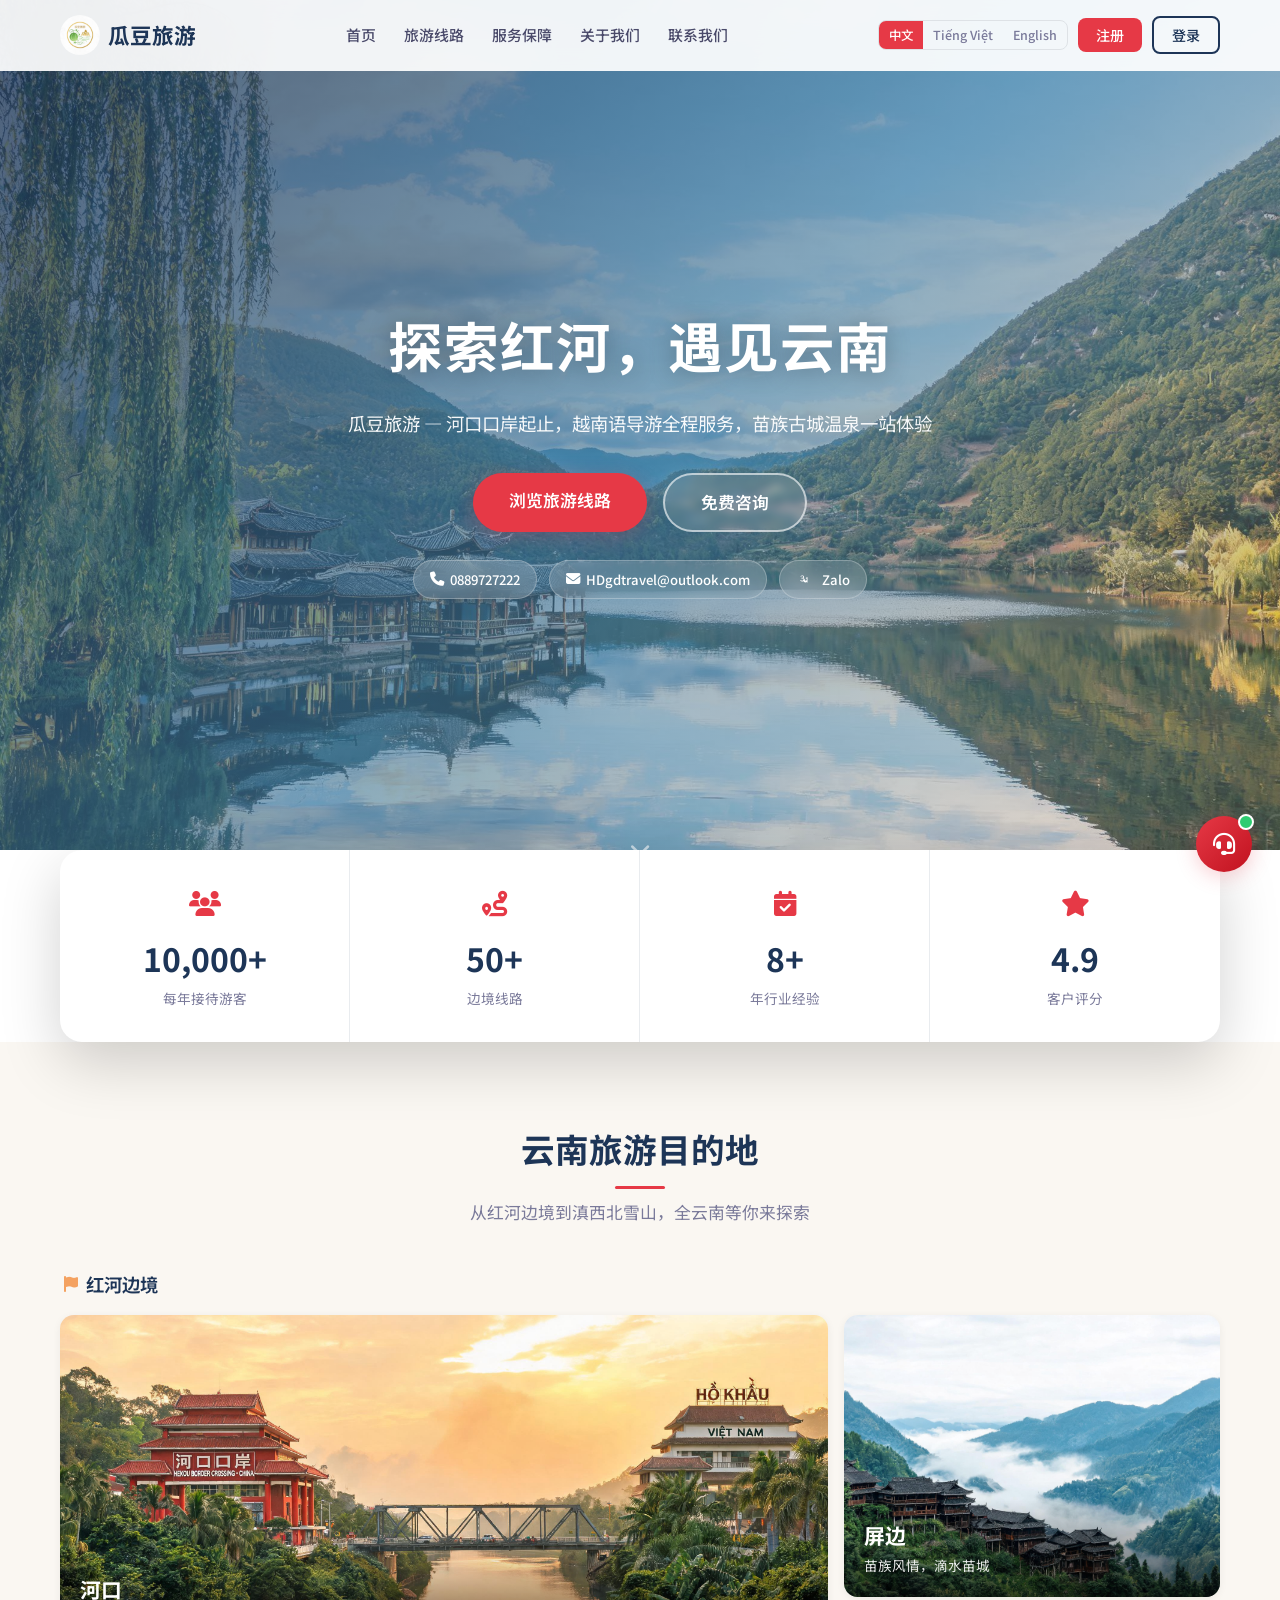
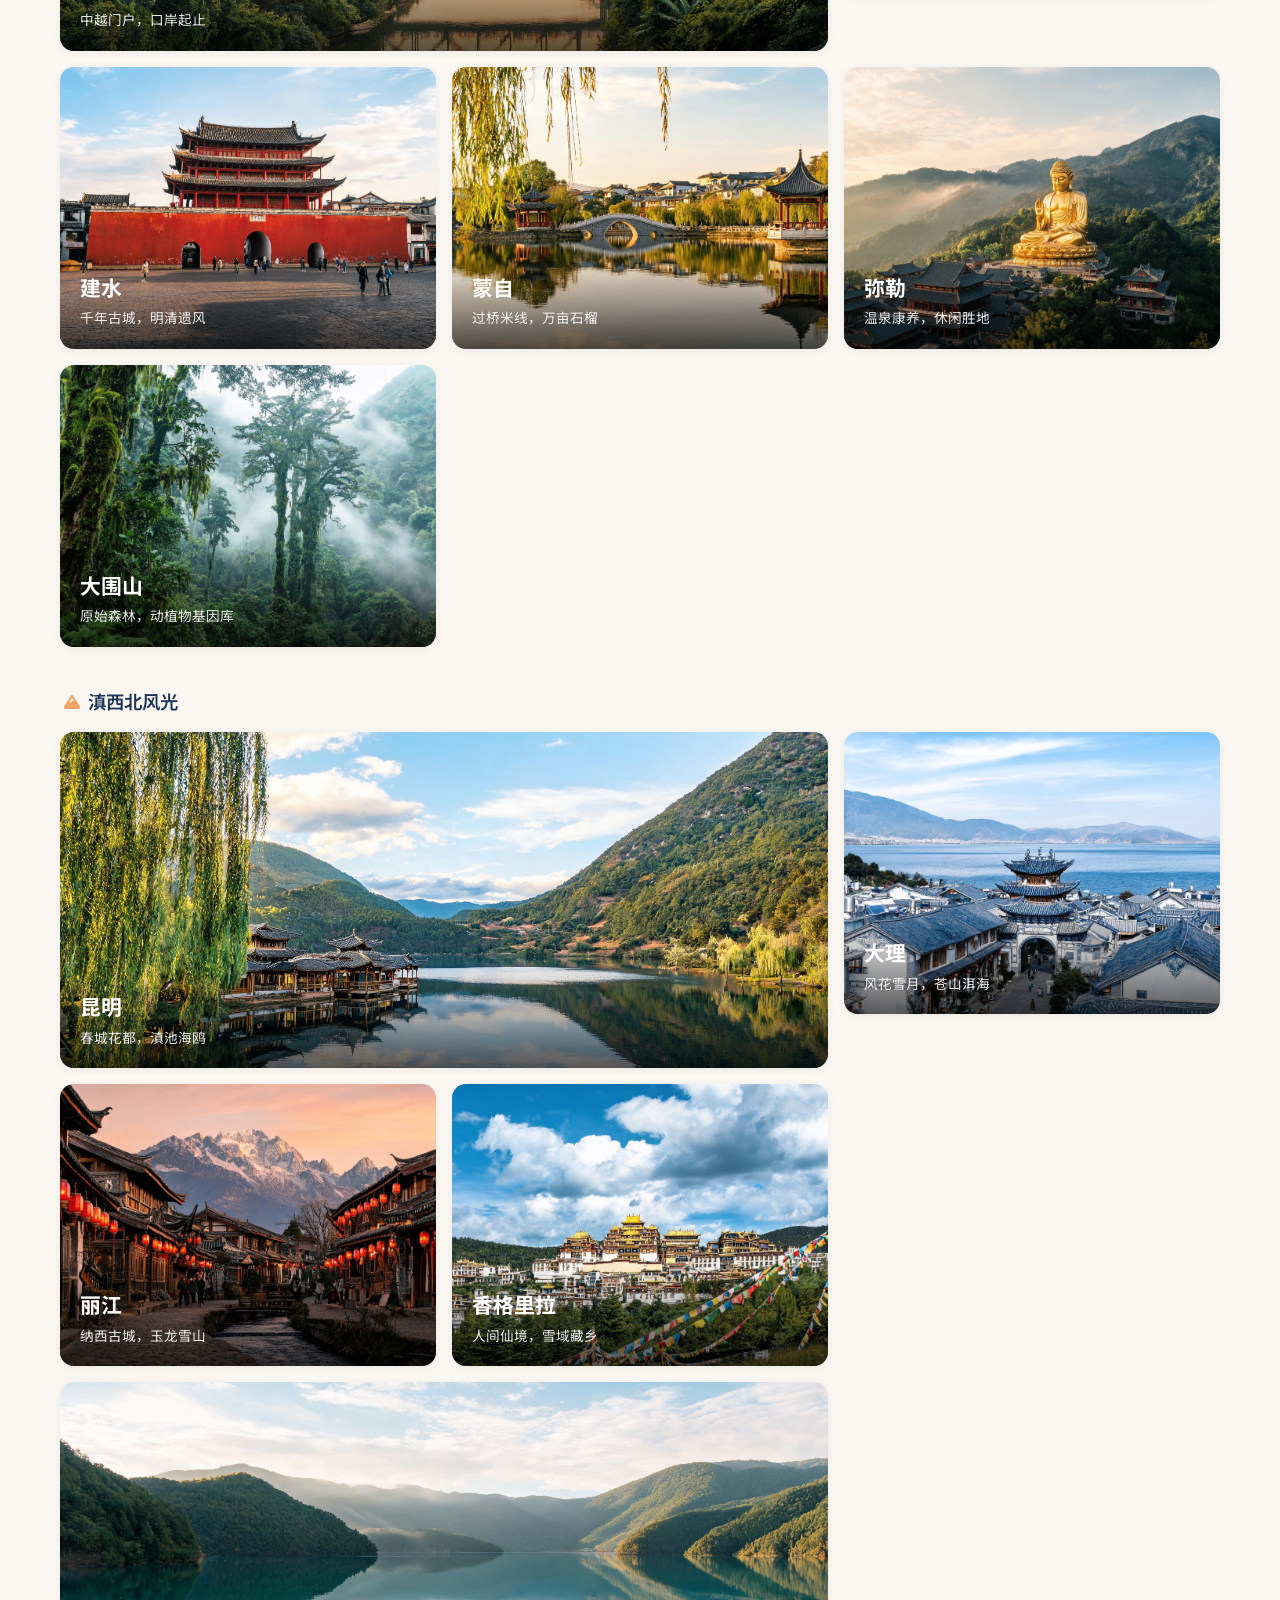
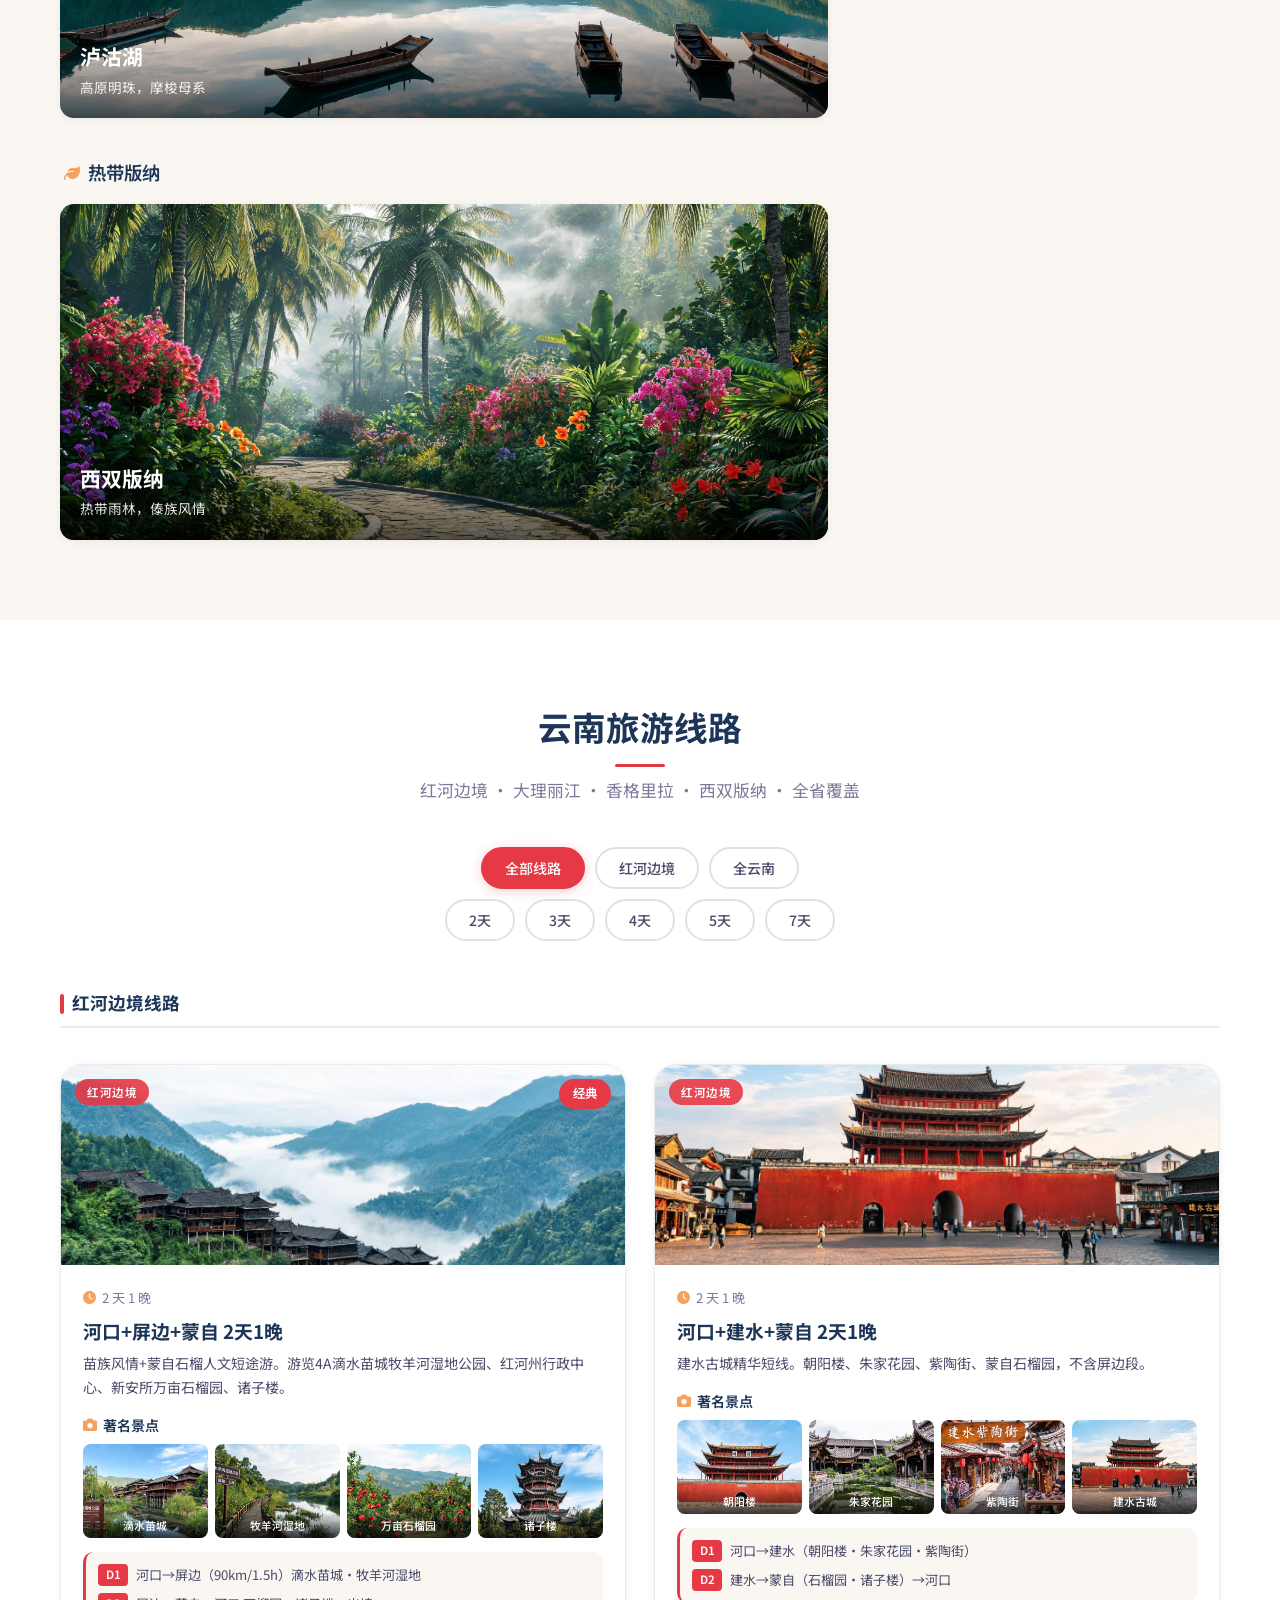
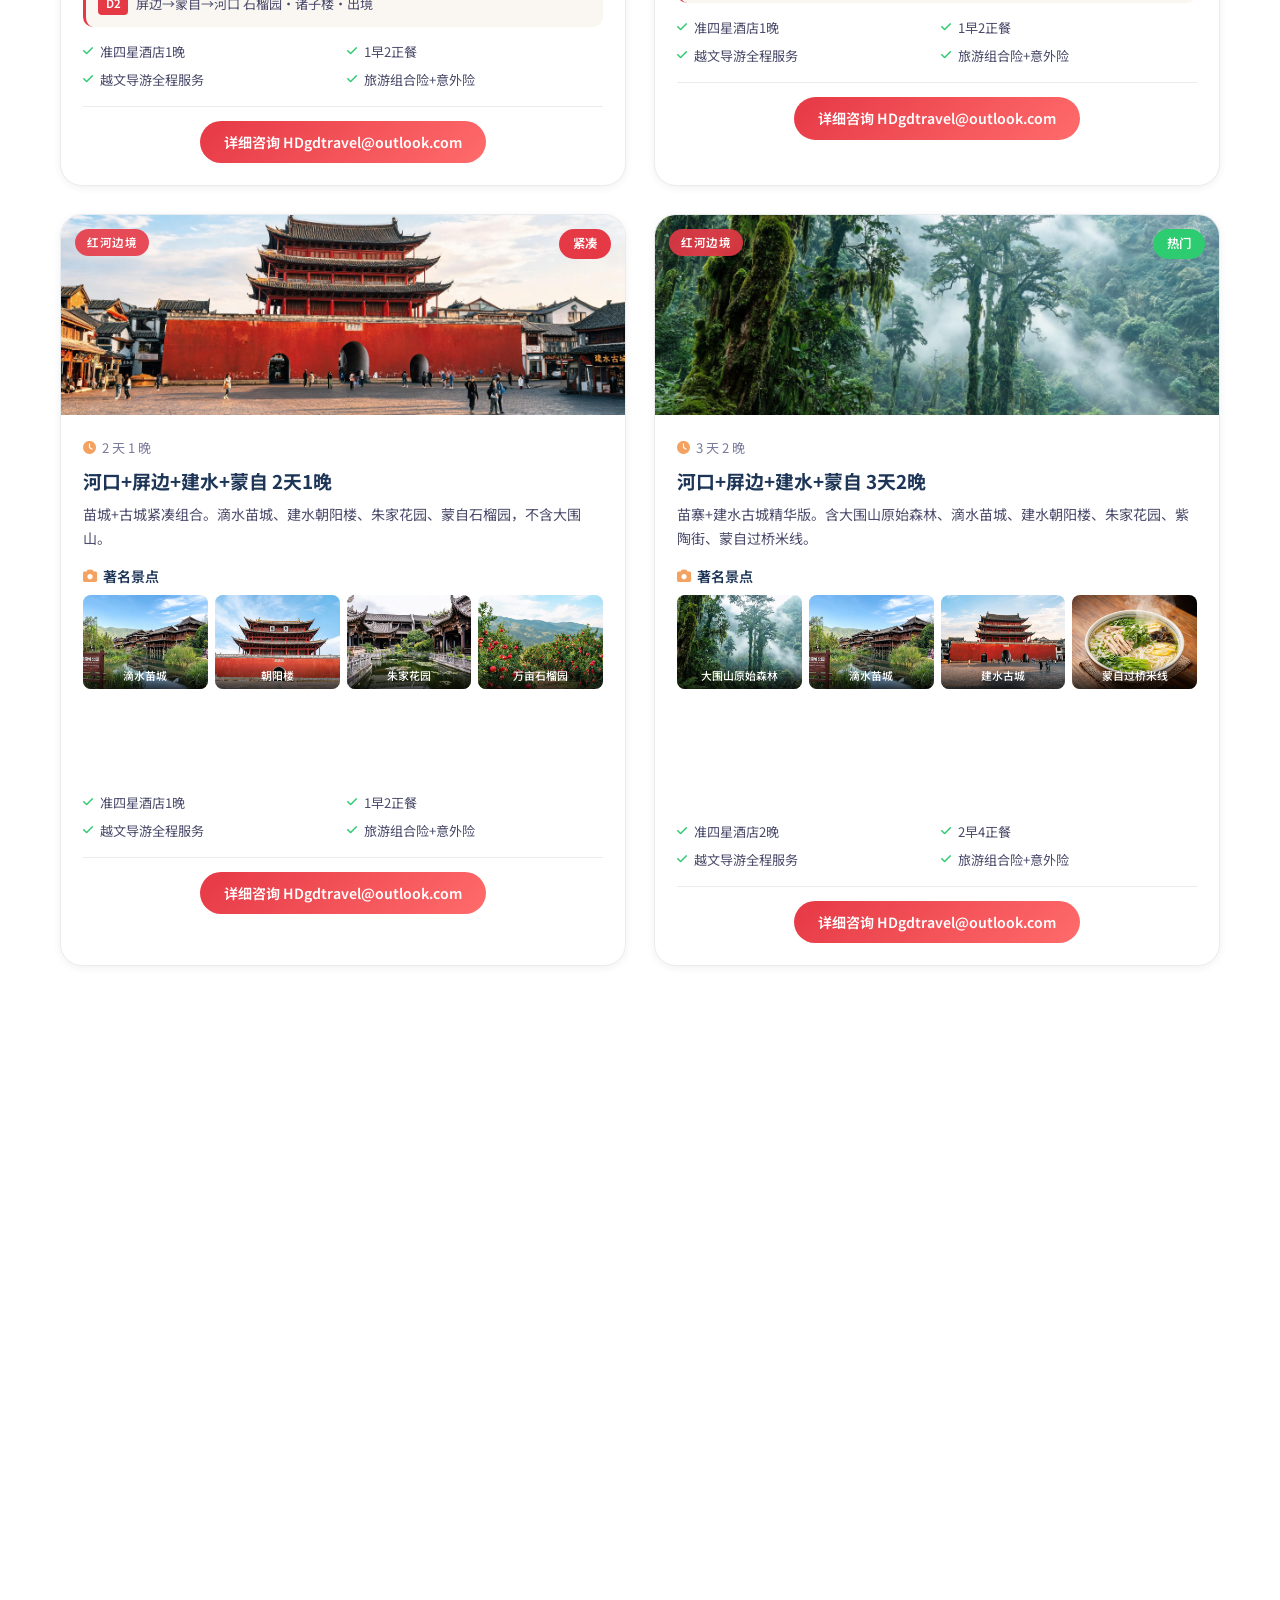
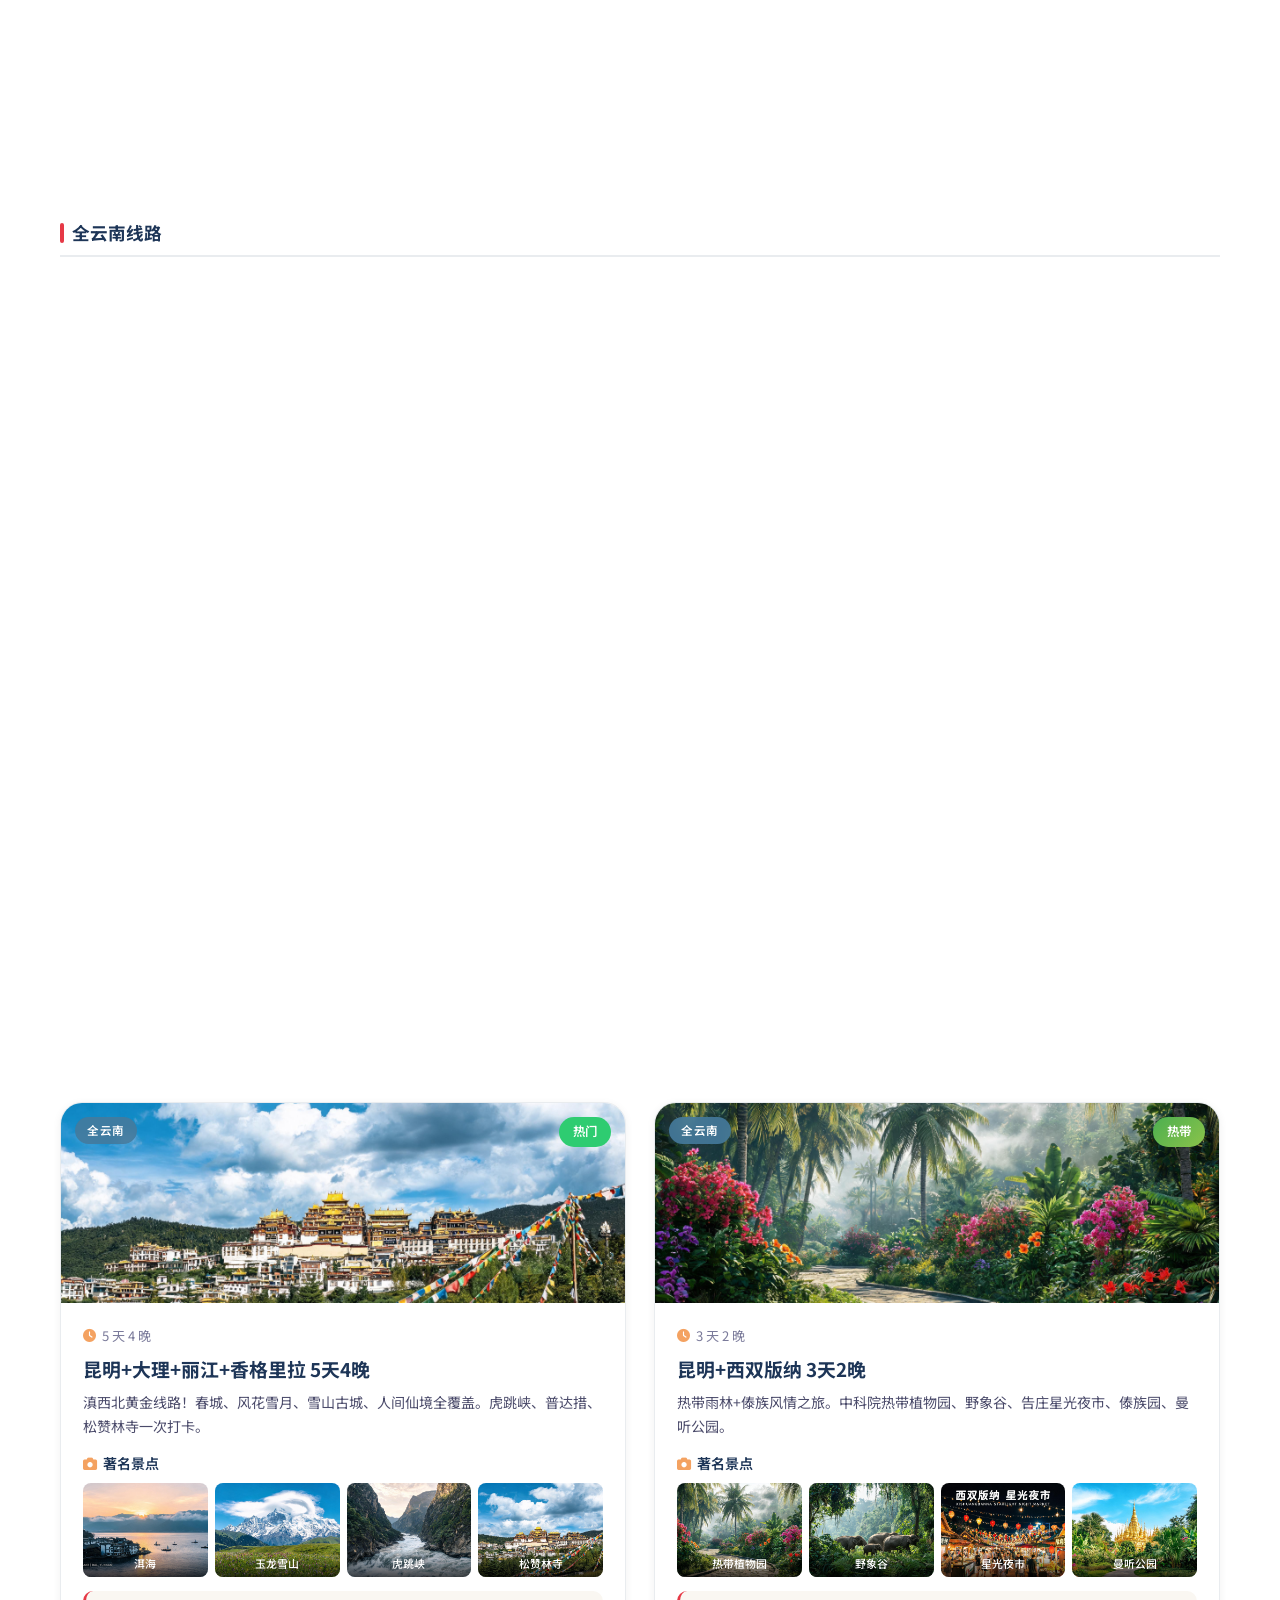
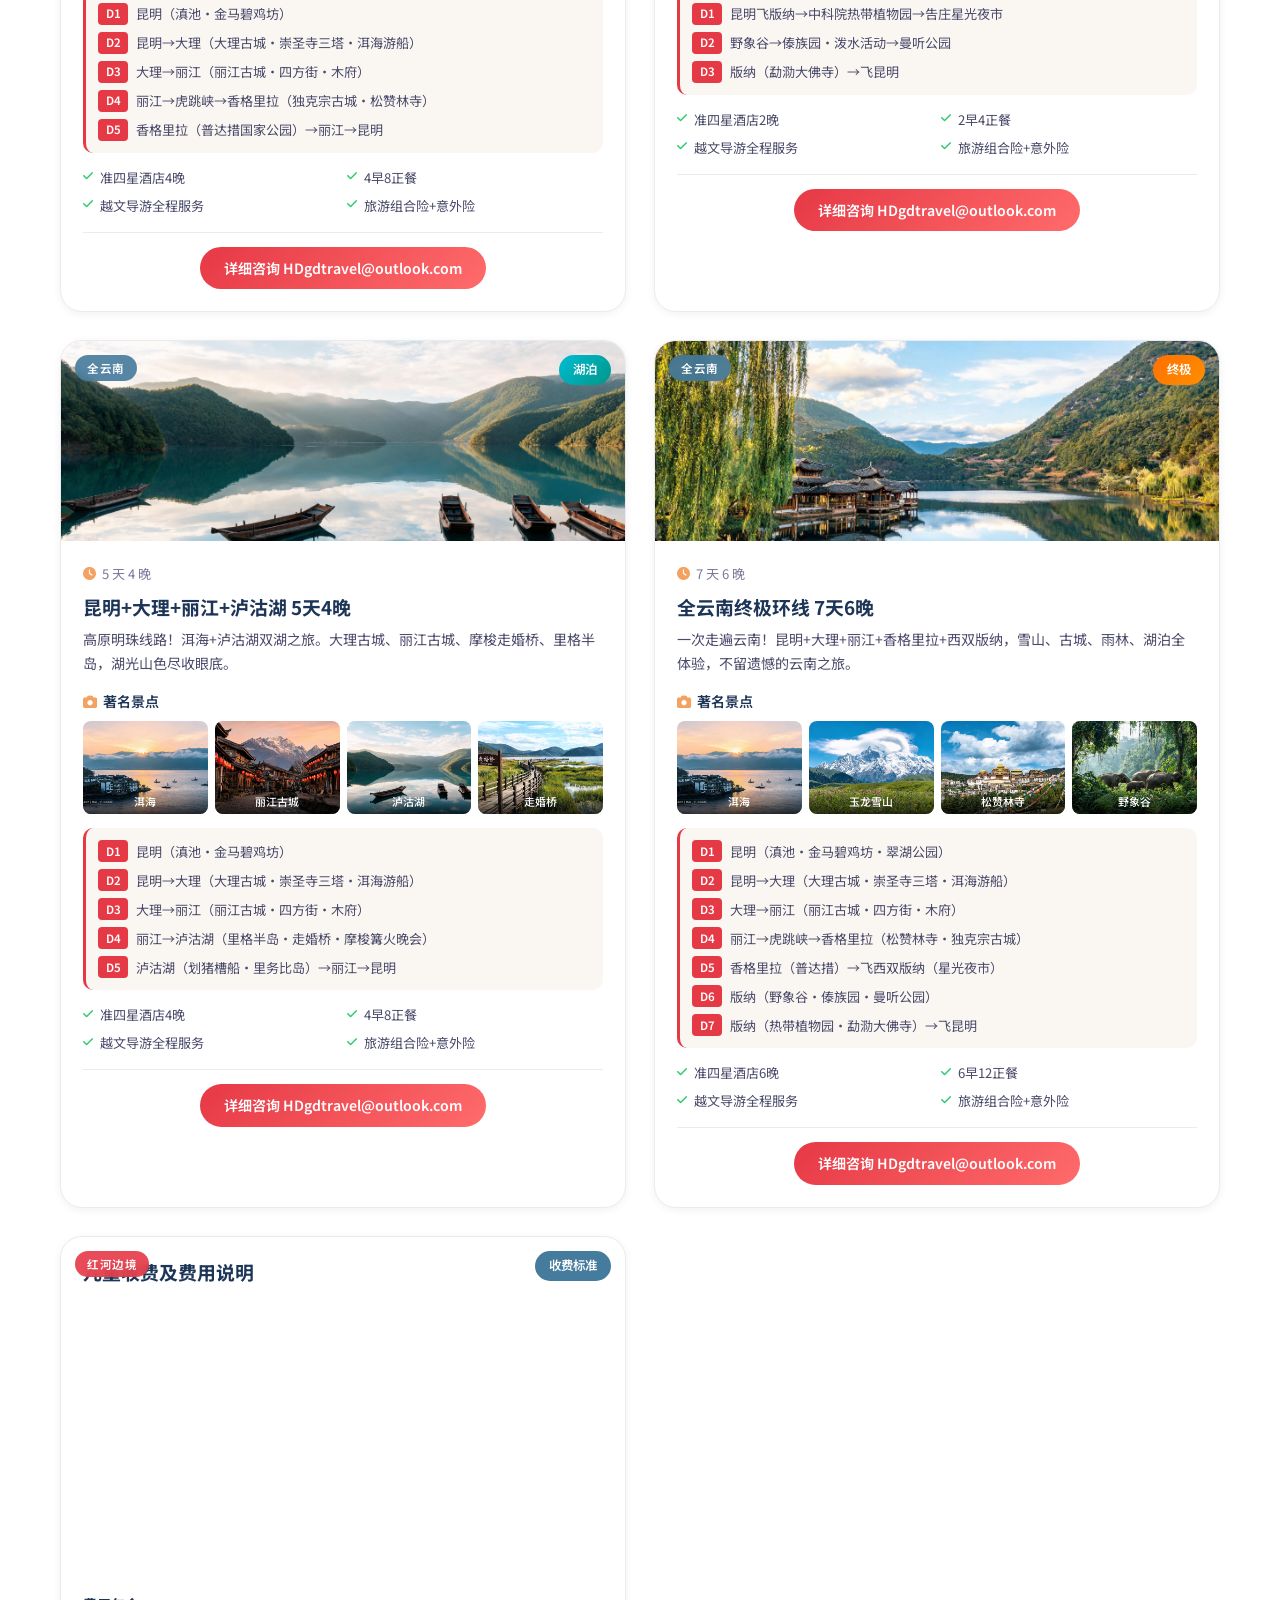
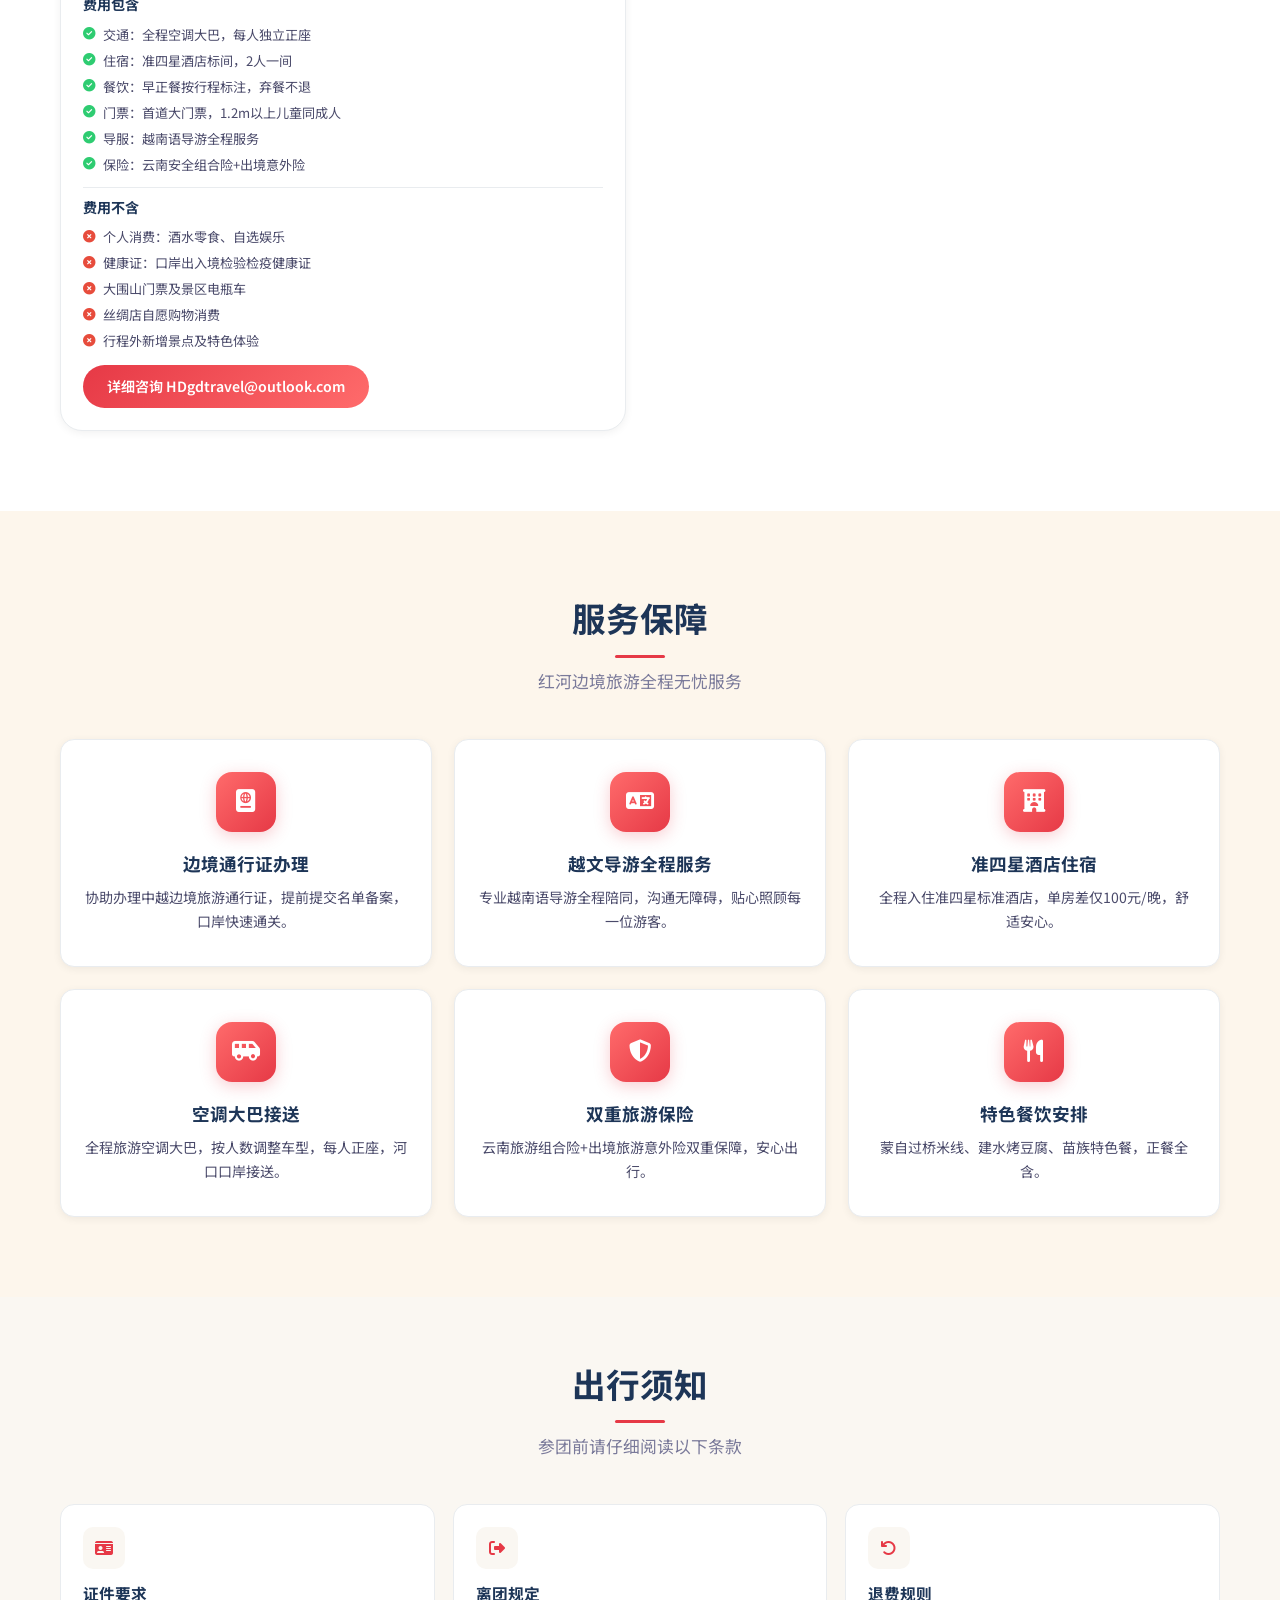
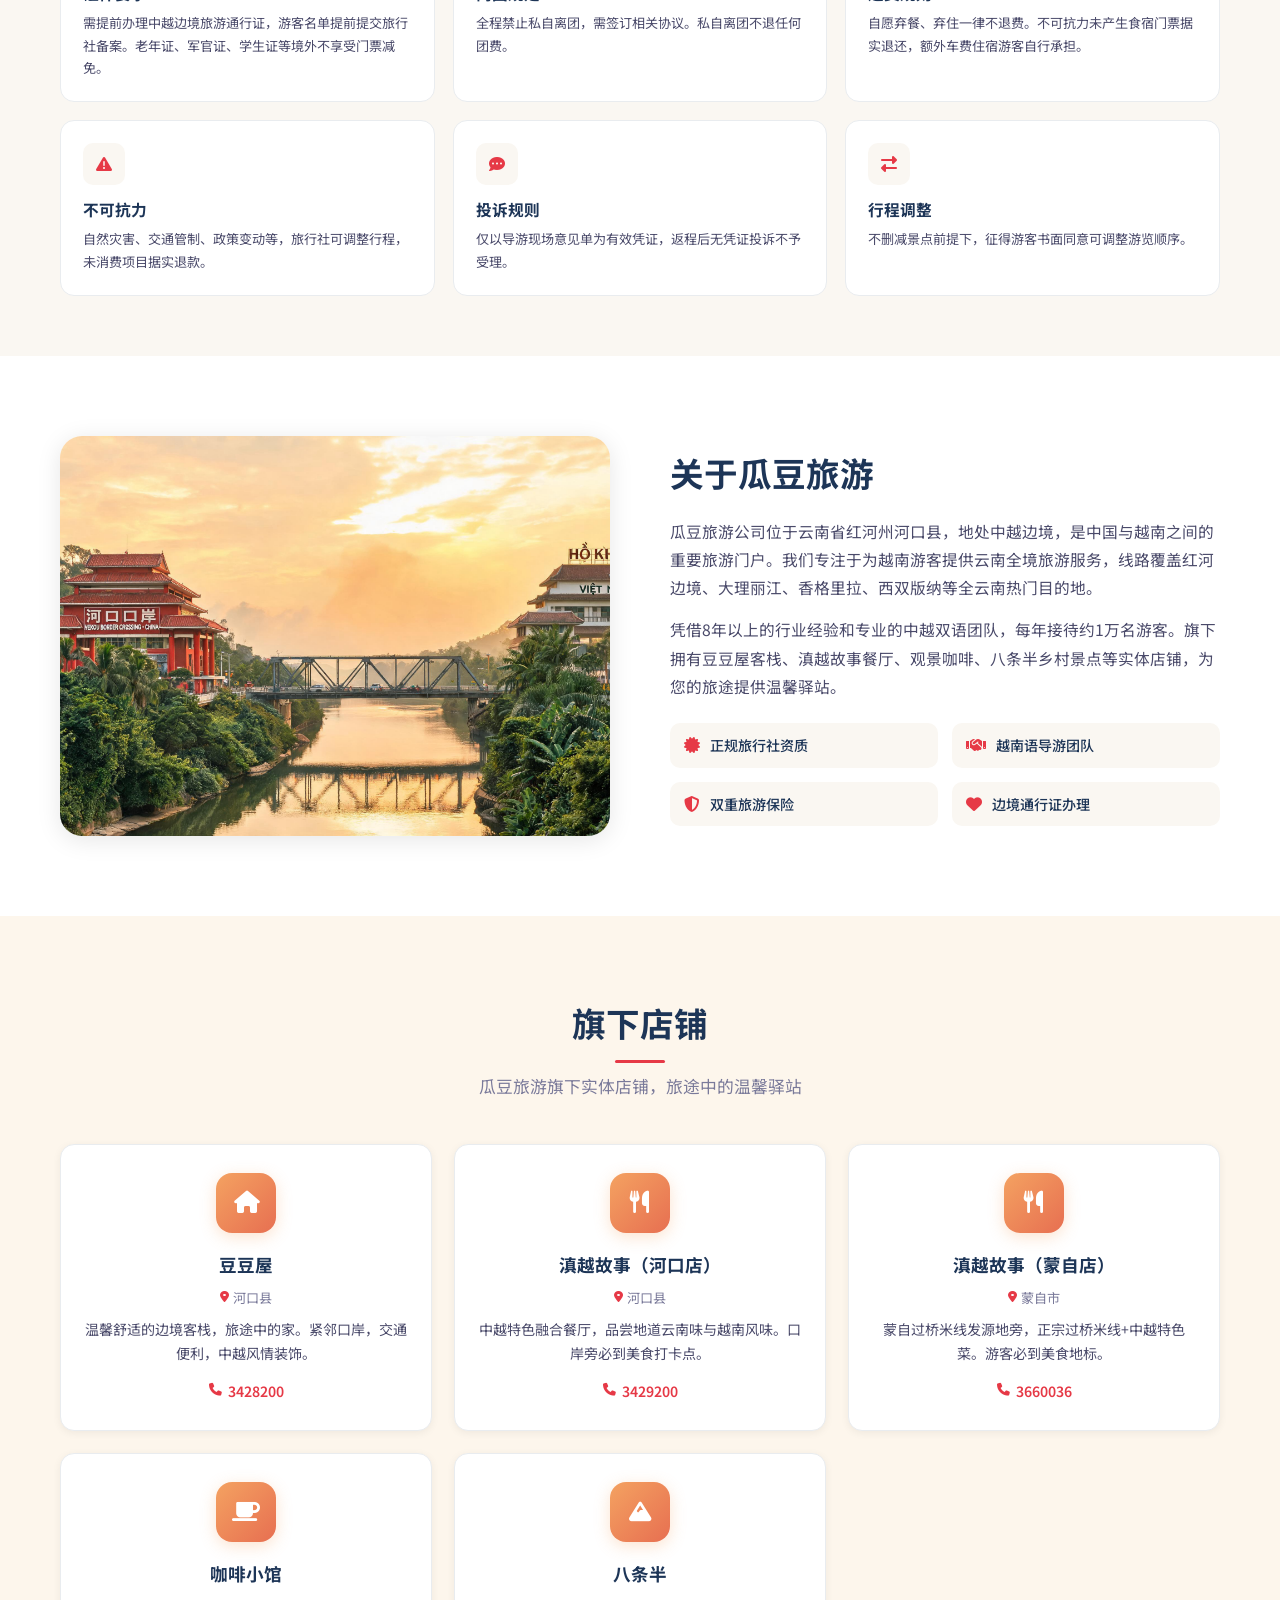
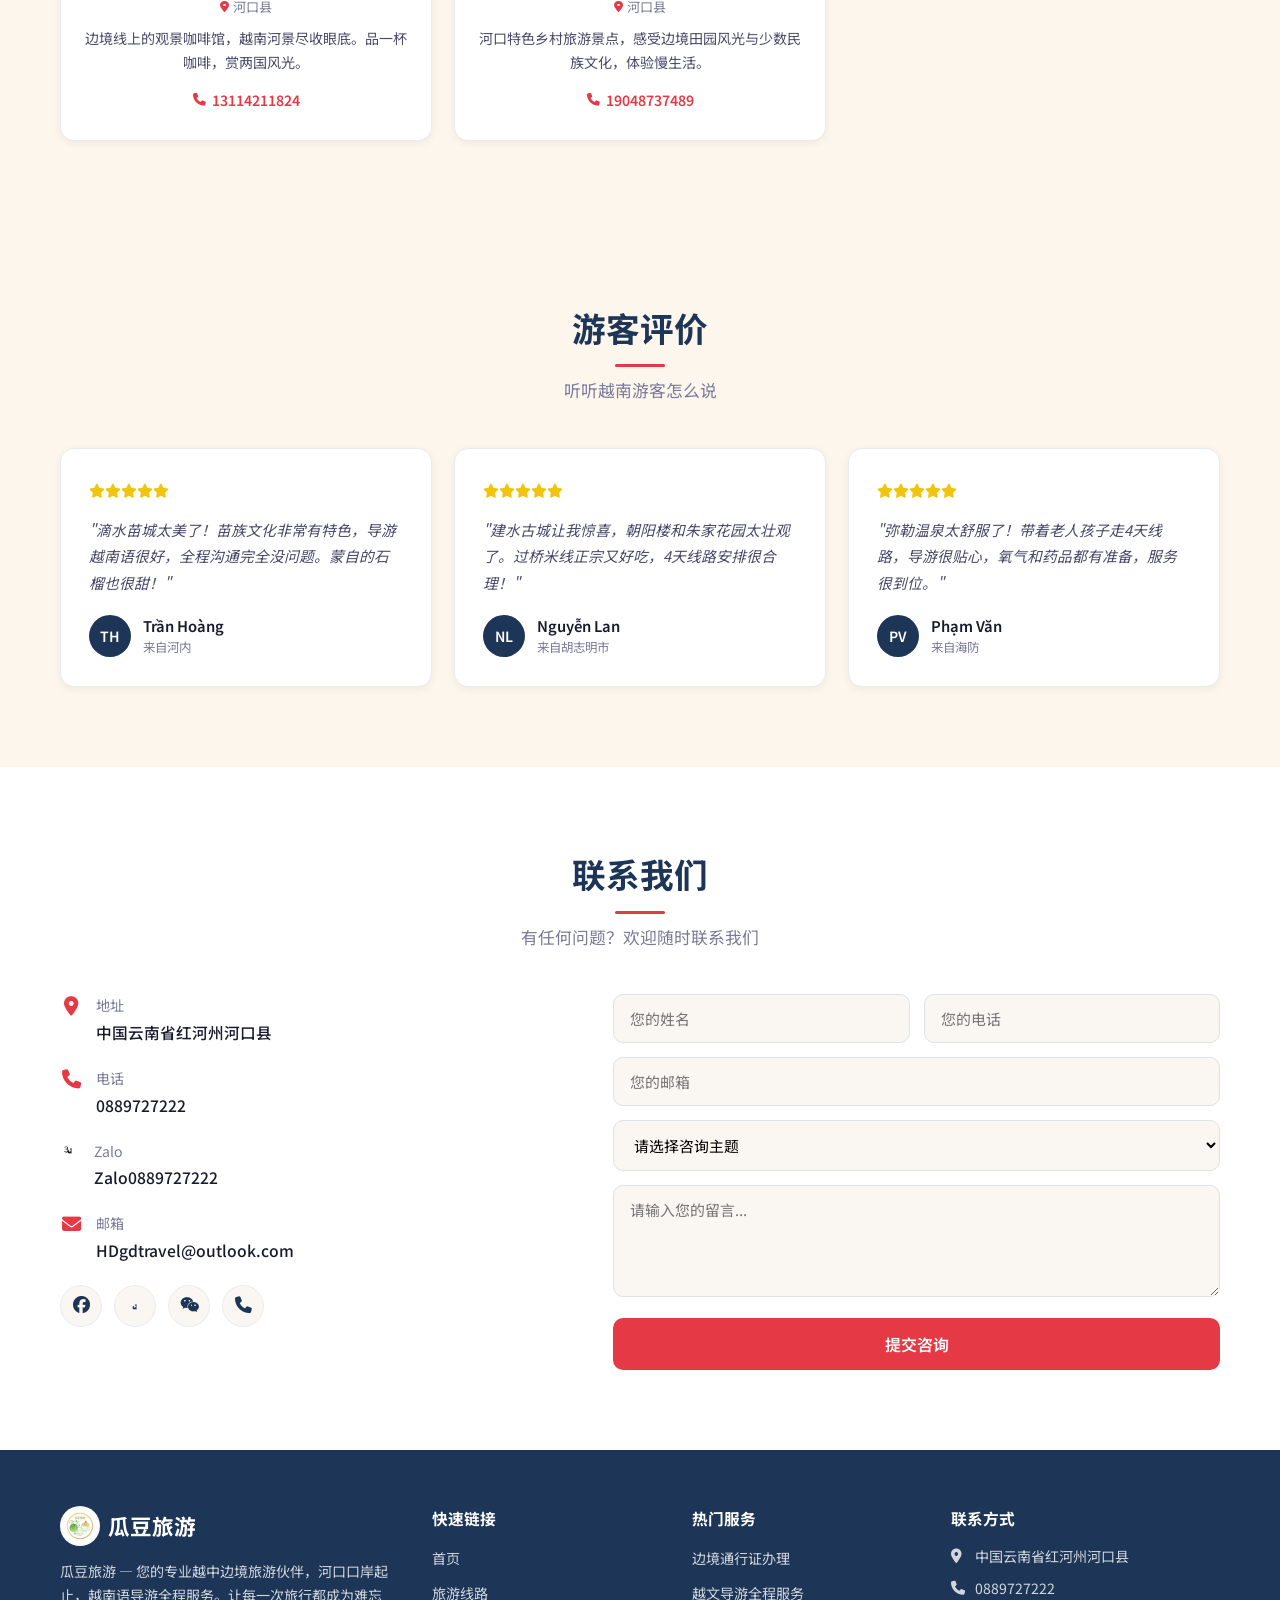
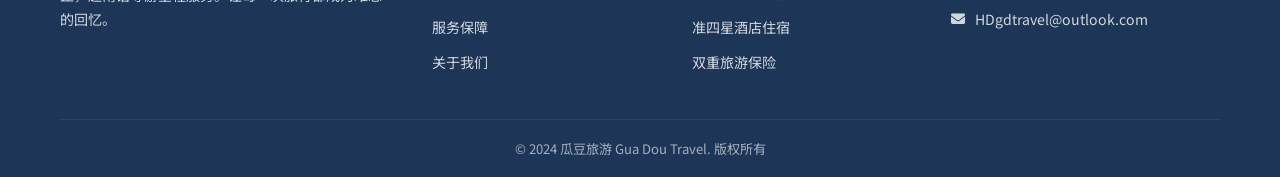
==== commit 1a9b2240: "Replace all images with location-specific photos and enhance lightbox - Generate 33 landmark-specifi" ====
--- a/index.html
+++ b/index.html
@@ -115,42 +115,42 @@
                 <h3 class="dest-category-title"><i class="fas fa-flag"></i> <span data-i18n="dest_cat_border">红河边境</span></h3>
                 <div class="dest-grid dest-grid-border">
                     <div class="dest-card dest-large">
-                        <img src="https://picsum.photos/seed/hekou/600/400" alt="河口">
+                        <img src="images/hekou.jpg" alt="河口">
                         <div class="dest-overlay">
                             <h3 data-i18n="dest_hekou">河口</h3>
                             <p data-i18n="dest_hekou_desc">中越门户，口岸起止</p>
                         </div>
                     </div>
                     <div class="dest-card">
-                        <img src="https://picsum.photos/seed/pingbian/600/400" alt="屏边">
+                        <img src="images/pingbian.jpg" alt="屏边">
                         <div class="dest-overlay">
                             <h3 data-i18n="dest_pingbian">屏边</h3>
                             <p data-i18n="dest_pingbian_desc">苗族风情，滴水苗城</p>
                         </div>
                     </div>
                     <div class="dest-card">
-                        <img src="https://picsum.photos/seed/jianshui/600/400" alt="建水">
+                        <img src="images/jianshui.jpg" alt="建水">
                         <div class="dest-overlay">
                             <h3 data-i18n="dest_jianshui">建水</h3>
                             <p data-i18n="dest_jianshui_desc">千年古城，明清遗风</p>
                         </div>
                     </div>
                     <div class="dest-card">
-                        <img src="https://picsum.photos/seed/mengzi/600/400" alt="蒙自">
+                        <img src="images/mengzi.jpg" alt="蒙自">
                         <div class="dest-overlay">
                             <h3 data-i18n="dest_mengzi">蒙自</h3>
                             <p data-i18n="dest_mengzi_desc">过桥米线，万亩石榴</p>
                         </div>
                     </div>
                     <div class="dest-card">
-                        <img src="https://picsum.photos/seed/mile/600/400" alt="弥勒">
+                        <img src="images/mile.jpg" alt="弥勒">
                         <div class="dest-overlay">
                             <h3 data-i18n="dest_mile">弥勒</h3>
                             <p data-i18n="dest_mile_desc">温泉康养，休闲胜地</p>
                         </div>
                     </div>
                     <div class="dest-card">
-                        <img src="https://picsum.photos/seed/daweishan/600/400" alt="大围山">
+                        <img src="images/daweishan.jpg" alt="大围山">
                         <div class="dest-overlay">
                             <h3 data-i18n="dest_daweishan">大围山</h3>
                             <p data-i18n="dest_daweishan_desc">原始森林，动植物基因库</p>
@@ -164,35 +164,35 @@
                 <h3 class="dest-category-title"><i class="fas fa-mountain"></i> <span data-i18n="dest_cat_northwest">滇西北风光</span></h3>
                 <div class="dest-grid dest-grid-nw">
                     <div class="dest-card dest-large">
-                        <img src="https://picsum.photos/seed/kunming/600/400" alt="昆明">
+                        <img src="images/dianchi.jpg" alt="昆明">
                         <div class="dest-overlay">
                             <h3 data-i18n="dest_kunming">昆明</h3>
                             <p data-i18n="dest_kunming_desc">春城花都，滇池海鸥</p>
                         </div>
                     </div>
                     <div class="dest-card">
-                        <img src="https://picsum.photos/seed/dali/600/400" alt="大理">
+                        <img src="images/dali_oldtown.jpg" alt="大理">
                         <div class="dest-overlay">
                             <h3 data-i18n="dest_dali">大理</h3>
                             <p data-i18n="dest_dali_desc">风花雪月，苍山洱海</p>
                         </div>
                     </div>
                     <div class="dest-card">
-                        <img src="https://picsum.photos/seed/lijiang/600/400" alt="丽江">
+                        <img src="images/lijiang.jpg" alt="丽江">
                         <div class="dest-overlay">
                             <h3 data-i18n="dest_lijang">丽江</h3>
                             <p data-i18n="dest_lijang_desc">纳西古城，玉龙雪山</p>
                         </div>
                     </div>
                     <div class="dest-card">
-                        <img src="https://picsum.photos/seed/shangrila/600/400" alt="香格里拉">
+                        <img src="images/songzanlin.jpg" alt="香格里拉">
                         <div class="dest-overlay">
                             <h3 data-i18n="dest_shangrila">香格里拉</h3>
                             <p data-i18n="dest_shangrila_desc">人间仙境，雪域藏乡</p>
                         </div>
                     </div>
                     <div class="dest-card dest-large">
-                        <img src="https://picsum.photos/seed/luguhu/600/400" alt="泸沽湖">
+                        <img src="images/luguhu.jpg" alt="泸沽湖">
                         <div class="dest-overlay">
                             <h3 data-i18n="dest_lugu">泸沽湖</h3>
                             <p data-i18n="dest_lugu_desc">高原明珠，摩梭母系</p>
@@ -206,7 +206,7 @@
                 <h3 class="dest-category-title"><i class="fas fa-leaf"></i> <span data-i18n="dest_cat_tropical">热带版纳</span></h3>
                 <div class="dest-grid dest-grid-tropical">
                     <div class="dest-card dest-large">
-                        <img src="https://picsum.photos/seed/xishuangbanna/600/400" alt="西双版纳">
+                        <img src="images/banna.jpg" alt="西双版纳">
                         <div class="dest-overlay">
                             <h3 data-i18n="dest_banna">西双版纳</h3>
                             <p data-i18n="dest_banna_desc">热带雨林，傣族风情</p>
@@ -251,7 +251,7 @@
                     <div class="package-region-tag region-border">红河边境</div>
                     <div class="package-badge" data-i18n="badge_classic">经典</div>
                     <div class="package-img">
-                        <img src="https://picsum.photos/seed/pingbian-miaocity/600/400" alt="屏边苗城">
+                        <img src="images/pingbian.jpg" alt="屏边苗城">
                     </div>
                     <div class="package-body">
                         <div class="package-duration"><i class="fas fa-clock"></i><span>2 <span data-i18n="days">天</span> 1 <span data-i18n="nights">晚</span></span></div>
@@ -260,10 +260,10 @@
                         <div class="landmarks-section">
                             <div class="landmarks-title"><i class="fas fa-camera"></i> <span data-i18n="landmarks_label">著名景点</span></div>
                             <div class="landmarks-grid">
-                                <div class="landmark-item" onclick="openLightbox(this)"><img src="https://picsum.photos/seed/dishui-miaocity/400/300" alt="滴水苗城"><span class="landmark-name" data-i18n="lm_miaocity">滴水苗城</span></div>
-                                <div class="landmark-item" onclick="openLightbox(this)"><img src="https://picsum.photos/seed/muyang-wetland/400/300" alt="牧羊河湿地"><span class="landmark-name" data-i18n="lm_muyang">牧羊河湿地</span></div>
-                                <div class="landmark-item" onclick="openLightbox(this)"><img src="https://picsum.photos/seed/pomegranate-orchard/400/300" alt="万亩石榴园"><span class="landmark-name" data-i18n="lm_pomegranate">万亩石榴园</span></div>
-                                <div class="landmark-item" onclick="openLightbox(this)"><img src="https://picsum.photos/seed/zhuzi-tower/400/300" alt="诸子楼"><span class="landmark-name" data-i18n="lm_zhuzi">诸子楼</span></div>
+                                <div class="landmark-item" onclick="openLightbox(this)"><img src="images/dishui.jpg" alt="滴水苗城"><span class="landmark-name" data-i18n="lm_miaocity">滴水苗城</span></div>
+                                <div class="landmark-item" onclick="openLightbox(this)"><img src="images/muyang.jpg" alt="牧羊河湿地"><span class="landmark-name" data-i18n="lm_muyang">牧羊河湿地</span></div>
+                                <div class="landmark-item" onclick="openLightbox(this)"><img src="images/pomegranate.jpg" alt="万亩石榴园"><span class="landmark-name" data-i18n="lm_pomegranate">万亩石榴园</span></div>
+                                <div class="landmark-item" onclick="openLightbox(this)"><img src="images/zhuzi.jpg" alt="诸子楼"><span class="landmark-name" data-i18n="lm_zhuzi">诸子楼</span></div>
                             </div>
                         </div>
                         <div class="itinerary-mini">
@@ -283,16 +283,16 @@
                 <!-- Route 2: 河口+建水+蒙自 2天1晚 -->
                 <div class="package-card" data-days="2d" data-region="border">
                     <div class="package-region-tag region-border">红河边境</div>
-                    <div class="package-img"><img src="https://picsum.photos/seed/jianshui-oldtown/600/400" alt="建水古城"></div>
+                    <div class="package-img"><img src="images/jianshui.jpg" alt="建水古城"></div>
                     <div class="package-body">
                         <div class="package-duration"><i class="fas fa-clock"></i><span>2 <span data-i18n="days">天</span> 1 <span data-i18n="nights">晚</span></span></div>
                         <h3 data-i18n="r2_title">河口+建水+蒙自 2天1晚</h3>
                         <p data-i18n="r2_desc">建水古城精华短线。朝阳楼、朱家花园、紫陶街、蒙自石榴园，不含屏边段。</p>
                         <div class="landmarks-section"><div class="landmarks-title"><i class="fas fa-camera"></i> <span data-i18n="landmarks_label">著名景点</span></div><div class="landmarks-grid">
-                            <div class="landmark-item" onclick="openLightbox(this)"><img src="https://picsum.photos/seed/chaoyang-tower/400/300" alt="朝阳楼"><span class="landmark-name" data-i18n="lm_chaoyang">朝阳楼</span></div>
-                            <div class="landmark-item" onclick="openLightbox(this)"><img src="https://picsum.photos/seed/zhujia-garden/400/300" alt="朱家花园"><span class="landmark-name" data-i18n="lm_zhugarden">朱家花园</span></div>
-                            <div class="landmark-item" onclick="openLightbox(this)"><img src="https://picsum.photos/seed/zishao-street/400/300" alt="紫陶街"><span class="landmark-name" data-i18n="lm_purplepottery">紫陶街</span></div>
-                            <div class="landmark-item" onclick="openLightbox(this)"><img src="https://picsum.photos/seed/jianshui-landmark/400/300" alt="建水古城"><span class="landmark-name" data-i18n="lm_jianshui">建水古城</span></div>
+                            <div class="landmark-item" onclick="openLightbox(this)"><img src="images/chaoyang.jpg" alt="朝阳楼"><span class="landmark-name" data-i18n="lm_chaoyang">朝阳楼</span></div>
+                            <div class="landmark-item" onclick="openLightbox(this)"><img src="images/zhujia.jpg" alt="朱家花园"><span class="landmark-name" data-i18n="lm_zhugarden">朱家花园</span></div>
+                            <div class="landmark-item" onclick="openLightbox(this)"><img src="images/zitao.jpg" alt="紫陶街"><span class="landmark-name" data-i18n="lm_purplepottery">紫陶街</span></div>
+                            <div class="landmark-item" onclick="openLightbox(this)"><img src="images/jianshui.jpg" alt="建水古城"><span class="landmark-name" data-i18n="lm_jianshui">建水古城</span></div>
                         </div></div>
                         <div class="itinerary-mini">
                             <div class="day-tag"><span>D1</span> <span data-i18n="r2_d1">河口→建水（朝阳楼·朱家花园·紫陶街）</span></div>
@@ -307,16 +307,16 @@
                 <div class="package-card" data-days="2d" data-region="border">
                     <div class="package-region-tag region-border">红河边境</div>
                     <div class="package-badge" data-i18n="badge_compact">紧凑</div>
-                    <div class="package-img"><img src="https://picsum.photos/seed/miaocity-oldtown/600/400" alt="苗城+古城"></div>
+                    <div class="package-img"><img src="images/jianshui.jpg" alt="苗城+古城"></div>
                     <div class="package-body">
                         <div class="package-duration"><i class="fas fa-clock"></i><span>2 <span data-i18n="days">天</span> 1 <span data-i18n="nights">晚</span></span></div>
                         <h3 data-i18n="r3_title">河口+屏边+建水+蒙自 2天1晚</h3>
                         <p data-i18n="r3_desc">苗城+古城紧凑组合。滴水苗城、建水朝阳楼、朱家花园、蒙自石榴园，不含大围山。</p>
                         <div class="landmarks-section"><div class="landmarks-title"><i class="fas fa-camera"></i> <span data-i18n="landmarks_label">著名景点</span></div><div class="landmarks-grid">
-                            <div class="landmark-item" onclick="openLightbox(this)"><img src="https://picsum.photos/seed/dishui-miaocity/400/300" alt="滴水苗城"><span class="landmark-name" data-i18n="lm_miaocity">滴水苗城</span></div>
-                            <div class="landmark-item" onclick="openLightbox(this)"><img src="https://picsum.photos/seed/chaoyang-tower/400/300" alt="朝阳楼"><span class="landmark-name" data-i18n="lm_chaoyang">朝阳楼</span></div>
-                            <div class="landmark-item" onclick="openLightbox(this)"><img src="https://picsum.photos/seed/zhujia-garden/400/300" alt="朱家花园"><span class="landmark-name" data-i18n="lm_zhugarden">朱家花园</span></div>
-                            <div class="landmark-item" onclick="openLightbox(this)"><img src="https://picsum.photos/seed/pomegranate-orchard/400/300" alt="万亩石榴园"><span class="landmark-name" data-i18n="lm_pomegranate">万亩石榴园</span></div>
+                            <div class="landmark-item" onclick="openLightbox(this)"><img src="images/dishui.jpg" alt="滴水苗城"><span class="landmark-name" data-i18n="lm_miaocity">滴水苗城</span></div>
+                            <div class="landmark-item" onclick="openLightbox(this)"><img src="images/chaoyang.jpg" alt="朝阳楼"><span class="landmark-name" data-i18n="lm_chaoyang">朝阳楼</span></div>
+                            <div class="landmark-item" onclick="openLightbox(this)"><img src="images/zhujia.jpg" alt="朱家花园"><span class="landmark-name" data-i18n="lm_zhugarden">朱家花园</span></div>
+                            <div class="landmark-item" onclick="openLightbox(this)"><img src="images/pomegranate.jpg" alt="万亩石榴园"><span class="landmark-name" data-i18n="lm_pomegranate">万亩石榴园</span></div>
                         </div></div>
                         <div class="itinerary-mini"><div class="day-tag"><span>D1</span> <span data-i18n="r3_d1">河口→屏边（滴水苗城）→建水</span></div><div class="day-tag"><span>D2</span> <span data-i18n="r3_d2">建水（朝阳楼·朱家花园）→蒙自→河口</span></div></div>
                         <ul class="package-includes"><li><i class="fas fa-check"></i> <span data-i18n="inc_hotel">准四星酒店1晚</span></li><li><i class="fas fa-check"></i> <span data-i18n="inc_1b2m">1早2正餐</span></li><li><i class="fas fa-check"></i> <span data-i18n="inc_guide">越文导游全程服务</span></li><li><i class="fas fa-check"></i> <span data-i18n="inc_insurance">旅游组合险+意外险</span></li></ul>
@@ -328,16 +328,16 @@
                 <div class="package-card featured" data-days="3d" data-region="border">
                     <div class="package-region-tag region-border">红河边境</div>
                     <div class="package-badge green" data-i18n="badge_hot">热门</div>
-                    <div class="package-img"><img src="https://picsum.photos/seed/daweishan-jianshui/600/400" alt="大围山+建水"></div>
+                    <div class="package-img"><img src="images/daweishan.jpg" alt="大围山+建水"></div>
                     <div class="package-body">
                         <div class="package-duration"><i class="fas fa-clock"></i><span>3 <span data-i18n="days">天</span> 2 <span data-i18n="nights">晚</span></span></div>
                         <h3 data-i18n="r4_title">河口+屏边+建水+蒙自 3天2晚</h3>
                         <p data-i18n="r4_desc">苗寨+建水古城精华版。含大围山原始森林、滴水苗城、建水朝阳楼、朱家花园、紫陶街、蒙自过桥米线。</p>
                         <div class="landmarks-section"><div class="landmarks-title"><i class="fas fa-camera"></i> <span data-i18n="landmarks_label">著名景点</span></div><div class="landmarks-grid">
-                            <div class="landmark-item" onclick="openLightbox(this)"><img src="https://picsum.photos/seed/daweishan-landmark/400/300" alt="大围山"><span class="landmark-name" data-i18n="lm_daweishan">大围山原始森林</span></div>
-                            <div class="landmark-item" onclick="openLightbox(this)"><img src="https://picsum.photos/seed/dishui-miaocity/400/300" alt="滴水苗城"><span class="landmark-name" data-i18n="lm_miaocity">滴水苗城</span></div>
-                            <div class="landmark-item" onclick="openLightbox(this)"><img src="https://picsum.photos/seed/jianshui-landmark/400/300" alt="建水古城"><span class="landmark-name" data-i18n="lm_jianshui">建水古城</span></div>
-                            <div class="landmark-item" onclick="openLightbox(this)"><img src="https://picsum.photos/seed/bridge-noodles/400/300" alt="过桥米线"><span class="landmark-name" data-i18n="lm_bridgenoodles">蒙自过桥米线</span></div>
+                            <div class="landmark-item" onclick="openLightbox(this)"><img src="images/daweishan.jpg" alt="大围山"><span class="landmark-name" data-i18n="lm_daweishan">大围山原始森林</span></div>
+                            <div class="landmark-item" onclick="openLightbox(this)"><img src="images/dishui.jpg" alt="滴水苗城"><span class="landmark-name" data-i18n="lm_miaocity">滴水苗城</span></div>
+                            <div class="landmark-item" onclick="openLightbox(this)"><img src="images/jianshui.jpg" alt="建水古城"><span class="landmark-name" data-i18n="lm_jianshui">建水古城</span></div>
+                            <div class="landmark-item" onclick="openLightbox(this)"><img src="images/bridge_noodles.jpg" alt="过桥米线"><span class="landmark-name" data-i18n="lm_bridgenoodles">蒙自过桥米线</span></div>
                         </div></div>
                         <div class="itinerary-mini"><div class="day-tag"><span>D1</span> <span data-i18n="r4_d1">河口→屏边（大围山原始森林·滴水苗城）</span></div><div class="day-tag"><span>D2</span> <span data-i18n="r4_d2">屏边→蒙自→建水（过桥米线·朝阳楼·朱家花园）</span></div><div class="day-tag"><span>D3</span> <span data-i18n="r4_d3">建水（紫陶街·烤豆腐）→蒙自→河口</span></div></div>
                         <ul class="package-includes"><li><i class="fas fa-check"></i> <span data-i18n="inc_hotel2">准四星酒店2晚</span></li><li><i class="fas fa-check"></i> <span data-i18n="inc_2b4m">2早4正餐</span></li><li><i class="fas fa-check"></i> <span data-i18n="inc_guide">越文导游全程服务</span></li><li><i class="fas fa-check"></i> <span data-i18n="inc_insurance">旅游组合险+意外险</span></li></ul>
@@ -348,16 +348,16 @@
                 <!-- Route 5: 河口+建水+弥勒+蒙自 3天2晚 -->
                 <div class="package-card" data-days="3d" data-region="border">
                     <div class="package-region-tag region-border">红河边境</div>
-                    <div class="package-img"><img src="https://picsum.photos/seed/jianshui-mile/600/400" alt="建水+弥勒"></div>
+                    <div class="package-img"><img src="images/mile.jpg" alt="建水+弥勒"></div>
                     <div class="package-body">
                         <div class="package-duration"><i class="fas fa-clock"></i><span>3 <span data-i18n="days">天</span> 2 <span data-i18n="nights">晚</span></span></div>
                         <h3 data-i18n="r5_title">河口+建水+弥勒+蒙自 3天2晚</h3>
                         <p data-i18n="r5_desc">古城+温泉休闲版。不含屏边，直达建水朝阳楼、朱家花园，弥勒温泉康养，蒙自石榴园。</p>
                         <div class="landmarks-section"><div class="landmarks-title"><i class="fas fa-camera"></i> <span data-i18n="landmarks_label">著名景点</span></div><div class="landmarks-grid">
-                            <div class="landmark-item" onclick="openLightbox(this)"><img src="https://picsum.photos/seed/chaoyang-tower/400/300" alt="朝阳楼"><span class="landmark-name" data-i18n="lm_chaoyang">朝阳楼</span></div>
-                            <div class="landmark-item" onclick="openLightbox(this)"><img src="https://picsum.photos/seed/zhujia-garden/400/300" alt="朱家花园"><span class="landmark-name" data-i18n="lm_zhugarden">朱家花园</span></div>
-                            <div class="landmark-item" onclick="openLightbox(this)"><img src="https://picsum.photos/seed/mile-spring-landmark/400/300" alt="弥勒温泉"><span class="landmark-name" data-i18n="lm_milespring">弥勒温泉</span></div>
-                            <div class="landmark-item" onclick="openLightbox(this)"><img src="https://picsum.photos/seed/pomegranate-orchard/400/300" alt="万亩石榴园"><span class="landmark-name" data-i18n="lm_pomegranate">万亩石榴园</span></div>
+                            <div class="landmark-item" onclick="openLightbox(this)"><img src="images/chaoyang.jpg" alt="朝阳楼"><span class="landmark-name" data-i18n="lm_chaoyang">朝阳楼</span></div>
+                            <div class="landmark-item" onclick="openLightbox(this)"><img src="images/zhujia.jpg" alt="朱家花园"><span class="landmark-name" data-i18n="lm_zhugarden">朱家花园</span></div>
+                            <div class="landmark-item" onclick="openLightbox(this)"><img src="images/mile.jpg" alt="弥勒温泉"><span class="landmark-name" data-i18n="lm_milespring">弥勒温泉</span></div>
+                            <div class="landmark-item" onclick="openLightbox(this)"><img src="images/pomegranate.jpg" alt="万亩石榴园"><span class="landmark-name" data-i18n="lm_pomegranate">万亩石榴园</span></div>
                         </div></div>
                         <div class="itinerary-mini"><div class="day-tag"><span>D1</span> <span data-i18n="r5_d1">河口→建水（朝阳楼·朱家花园·紫陶街）</span></div><div class="day-tag"><span>D2</span> <span data-i18n="r5_d2">建水→弥勒（温泉康养·城市观光）</span></div><div class="day-tag"><span>D3</span> <span data-i18n="r5_d3">弥勒→蒙自（石榴园·诸子楼）→河口</span></div></div>
                         <ul class="package-includes"><li><i class="fas fa-check"></i> <span data-i18n="inc_hotel2">准四星酒店2晚</span></li><li><i class="fas fa-check"></i> <span data-i18n="inc_2b4m">2早4正餐</span></li><li><i class="fas fa-check"></i> <span data-i18n="inc_guide">越文导游全程服务</span></li><li><i class="fas fa-check"></i> <span data-i18n="inc_insurance">旅游组合险+意外险</span></li></ul>
@@ -369,16 +369,16 @@
                 <div class="package-card featured" data-days="4d" data-region="border">
                     <div class="package-region-tag region-border">红河边境</div>
                     <div class="package-badge" style="background:linear-gradient(135deg,#e63946,#f4a261)" data-i18n="badge_full">全线</div>
-                    <div class="package-img"><img src="https://picsum.photos/seed/mile-hotspring/600/400" alt="弥勒温泉"></div>
+                    <div class="package-img"><img src="images/mile.jpg" alt="弥勒温泉"></div>
                     <div class="package-body">
                         <div class="package-duration"><i class="fas fa-clock"></i><span>4 <span data-i18n="days">天</span> 3 <span data-i18n="nights">晚</span></span></div>
                         <h3 data-i18n="r6_title">河口+屏边+蒙自+建水+弥勒 4天3晚</h3>
                         <p data-i18n="r6_desc">全线深度游！苗寨+古城+温泉全覆盖。大围山原始森林、滴水苗城、建水古城、朱家花园、弥勒温泉康养，自然人文休闲一站齐。</p>
                         <div class="landmarks-section"><div class="landmarks-title"><i class="fas fa-camera"></i> <span data-i18n="landmarks_label">著名景点</span></div><div class="landmarks-grid">
-                            <div class="landmark-item" onclick="openLightbox(this)"><img src="https://picsum.photos/seed/daweishan-landmark/400/300" alt="大围山"><span class="landmark-name" data-i18n="lm_daweishan">大围山原始森林</span></div>
-                            <div class="landmark-item" onclick="openLightbox(this)"><img src="https://picsum.photos/seed/dishui-miaocity/400/300" alt="滴水苗城"><span class="landmark-name" data-i18n="lm_miaocity">滴水苗城</span></div>
-                            <div class="landmark-item" onclick="openLightbox(this)"><img src="https://picsum.photos/seed/jianshui-landmark/400/300" alt="建水古城"><span class="landmark-name" data-i18n="lm_jianshui">建水古城</span></div>
-                            <div class="landmark-item" onclick="openLightbox(this)"><img src="https://picsum.photos/seed/mile-spring-landmark/400/300" alt="弥勒温泉"><span class="landmark-name" data-i18n="lm_milespring">弥勒温泉</span></div>
+                            <div class="landmark-item" onclick="openLightbox(this)"><img src="images/daweishan.jpg" alt="大围山"><span class="landmark-name" data-i18n="lm_daweishan">大围山原始森林</span></div>
+                            <div class="landmark-item" onclick="openLightbox(this)"><img src="images/dishui.jpg" alt="滴水苗城"><span class="landmark-name" data-i18n="lm_miaocity">滴水苗城</span></div>
+                            <div class="landmark-item" onclick="openLightbox(this)"><img src="images/jianshui.jpg" alt="建水古城"><span class="landmark-name" data-i18n="lm_jianshui">建水古城</span></div>
+                            <div class="landmark-item" onclick="openLightbox(this)"><img src="images/mile.jpg" alt="弥勒温泉"><span class="landmark-name" data-i18n="lm_milespring">弥勒温泉</span></div>
                         </div></div>
                         <div class="itinerary-mini"><div class="day-tag"><span>D1</span> <span data-i18n="r6_d1">河口→屏边（大围山原始森林·滴水苗城）</span></div><div class="day-tag"><span>D2</span> <span data-i18n="r6_d2">屏边→蒙自→建水（过桥米线·朝阳楼·朱家花园·紫陶街）</span></div><div class="day-tag"><span>D3</span> <span data-i18n="r6_d3">建水→弥勒（190km）温泉康养·城市观光</span></div><div class="day-tag"><span>D4</span> <span data-i18n="r6_d4">弥勒→蒙自（石榴园·诸子楼）→河口出境</span></div></div>
                         <ul class="package-includes"><li><i class="fas fa-check"></i> <span data-i18n="inc_hotel3">准四星酒店3晚</span></li><li><i class="fas fa-check"></i> <span data-i18n="inc_3b6m">3早6正餐</span></li><li><i class="fas fa-check"></i> <span data-i18n="inc_guide">越文导游全程服务</span></li><li><i class="fas fa-check"></i> <span data-i18n="inc_insurance">旅游组合险+意外险</span></li></ul>
@@ -393,16 +393,16 @@
                 <div class="package-card featured" data-days="3d" data-region="yunnan">
                     <div class="package-region-tag region-yunnan">全云南</div>
                     <div class="package-badge" style="background:linear-gradient(135deg,#2196F3,#03A9F4)" data-i18n="badge_scenic">风光</div>
-                    <div class="package-img"><img src="https://picsum.photos/seed/dali-erhai/600/400" alt="大理洱海"></div>
+                    <div class="package-img"><img src="images/erhai.jpg" alt="大理洱海"></div>
                     <div class="package-body">
                         <div class="package-duration"><i class="fas fa-clock"></i><span>3 <span data-i18n="days">天</span> 2 <span data-i18n="nights">晚</span></span></div>
                         <h3 data-i18n="r7_title">昆明+大理 3天2晚</h3>
                         <p data-i18n="r7_desc">春城昆明+风花雪月大理。游览滇池、大理古城、洱海游船、崇圣寺三塔、双廊古镇。</p>
                         <div class="landmarks-section"><div class="landmarks-title"><i class="fas fa-camera"></i> <span data-i18n="landmarks_label">著名景点</span></div><div class="landmarks-grid">
-                            <div class="landmark-item" onclick="openLightbox(this)"><img src="https://picsum.photos/seed/dianchi-lake/400/300" alt="滇池"><span class="landmark-name" data-i18n="lm_dianchi">滇池</span></div>
-                            <div class="landmark-item" onclick="openLightbox(this)"><img src="https://picsum.photos/seed/dali-oldtown/400/300" alt="大理古城"><span class="landmark-name" data-i18n="lm_dalitown">大理古城</span></div>
-                            <div class="landmark-item" onclick="openLightbox(this)"><img src="https://picsum.photos/seed/three-pagodas/400/300" alt="崇圣寺三塔"><span class="landmark-name" data-i18n="lm_threepagodas">崇圣寺三塔</span></div>
-                            <div class="landmark-item" onclick="openLightbox(this)"><img src="https://picsum.photos/seed/erhai-lake/400/300" alt="洱海"><span class="landmark-name" data-i18n="lm_erhai">洱海</span></div>
+                            <div class="landmark-item" onclick="openLightbox(this)"><img src="images/dianchi.jpg" alt="滇池"><span class="landmark-name" data-i18n="lm_dianchi">滇池</span></div>
+                            <div class="landmark-item" onclick="openLightbox(this)"><img src="images/dali_oldtown.jpg" alt="大理古城"><span class="landmark-name" data-i18n="lm_dalitown">大理古城</span></div>
+                            <div class="landmark-item" onclick="openLightbox(this)"><img src="images/santa.jpg" alt="崇圣寺三塔"><span class="landmark-name" data-i18n="lm_threepagodas">崇圣寺三塔</span></div>
+                            <div class="landmark-item" onclick="openLightbox(this)"><img src="images/erhai.jpg" alt="洱海"><span class="landmark-name" data-i18n="lm_erhai">洱海</span></div>
                         </div></div>
                         <div class="itinerary-mini"><div class="day-tag"><span>D1</span> <span data-i18n="r7_d1">昆明（滇池·海埂大坝·金马碧鸡坊）</span></div><div class="day-tag"><span>D2</span> <span data-i18n="r7_d2">昆明→大理（大理古城·崇圣寺三塔·洱海游船）</span></div><div class="day-tag"><span>D3</span> <span data-i18n="r7_d3">大理（双廊古镇·南诏风情岛）→昆明</span></div></div>
                         <ul class="package-includes"><li><i class="fas fa-check"></i> <span data-i18n="inc_hotel2">准四星酒店2晚</span></li><li><i class="fas fa-check"></i> <span data-i18n="inc_2b4m">2早4正餐</span></li><li><i class="fas fa-check"></i> <span data-i18n="inc_guide">越文导游全程服务</span></li><li><i class="fas fa-check"></i> <span data-i18n="inc_insurance">旅游组合险+意外险</span></li></ul>
@@ -414,16 +414,16 @@
                 <div class="package-card featured" data-days="4d" data-region="yunnan">
                     <div class="package-region-tag region-yunnan">全云南</div>
                     <div class="package-badge" style="background:linear-gradient(135deg,#9C27B0,#E040FB)" data-i18n="badge_popular">人气</div>
-                    <div class="package-img"><img src="https://picsum.photos/seed/lijiang-oldtown/600/400" alt="丽江古城"></div>
+                    <div class="package-img"><img src="images/lijiang.jpg" alt="丽江古城"></div>
                     <div class="package-body">
                         <div class="package-duration"><i class="fas fa-clock"></i><span>4 <span data-i18n="days">天</span> 3 <span data-i18n="nights">晚</span></span></div>
                         <h3 data-i18n="r8_title">昆明+大理+丽江 4天3晚</h3>
                         <p data-i18n="r8_desc">云南经典三城连线。滇池、大理古城、洱海、丽江古城、玉龙雪山、蓝月谷，一次领略云南精华。</p>
                         <div class="landmarks-section"><div class="landmarks-title"><i class="fas fa-camera"></i> <span data-i18n="landmarks_label">著名景点</span></div><div class="landmarks-grid">
-                            <div class="landmark-item" onclick="openLightbox(this)"><img src="https://picsum.photos/seed/erhai-lake/400/300" alt="洱海"><span class="landmark-name" data-i18n="lm_erhai">洱海</span></div>
-                            <div class="landmark-item" onclick="openLightbox(this)"><img src="https://picsum.photos/seed/lijiang-landmark/400/300" alt="丽江古城"><span class="landmark-name" data-i18n="lm_lijtown">丽江古城</span></div>
-                            <div class="landmark-item" onclick="openLightbox(this)"><img src="https://picsum.photos/seed/jade-dragon/400/300" alt="玉龙雪山"><span class="landmark-name" data-i18n="lm_jadedragon">玉龙雪山</span></div>
-                            <div class="landmark-item" onclick="openLightbox(this)"><img src="https://picsum.photos/seed/blue-moon-valley/400/300" alt="蓝月谷"><span class="landmark-name" data-i18n="lm_bluemoon">蓝月谷</span></div>
+                            <div class="landmark-item" onclick="openLightbox(this)"><img src="images/erhai.jpg" alt="洱海"><span class="landmark-name" data-i18n="lm_erhai">洱海</span></div>
+                            <div class="landmark-item" onclick="openLightbox(this)"><img src="images/lijiang.jpg" alt="丽江古城"><span class="landmark-name" data-i18n="lm_lijtown">丽江古城</span></div>
+                            <div class="landmark-item" onclick="openLightbox(this)"><img src="images/yulong.jpg" alt="玉龙雪山"><span class="landmark-name" data-i18n="lm_jadedragon">玉龙雪山</span></div>
+                            <div class="landmark-item" onclick="openLightbox(this)"><img src="images/bluemoon.jpg" alt="蓝月谷"><span class="landmark-name" data-i18n="lm_bluemoon">蓝月谷</span></div>
                         </div></div>
                         <div class="itinerary-mini"><div class="day-tag"><span>D1</span> <span data-i18n="r8_d1">昆明（滇池·金马碧鸡坊）</span></div><div class="day-tag"><span>D2</span> <span data-i18n="r8_d2">昆明→大理（大理古城·崇圣寺三塔·洱海游船）</span></div><div class="day-tag"><span>D3</span> <span data-i18n="r8_d3">大理→丽江（丽江古城·四方街·木府）</span></div><div class="day-tag"><span>D4</span> <span data-i18n="r8_d4">丽江（玉龙雪山·蓝月谷）→昆明</span></div></div>
                         <ul class="package-includes"><li><i class="fas fa-check"></i> <span data-i18n="inc_hotel3">准四星酒店3晚</span></li><li><i class="fas fa-check"></i> <span data-i18n="inc_3b6m">3早6正餐</span></li><li><i class="fas fa-check"></i> <span data-i18n="inc_guide">越文导游全程服务</span></li><li><i class="fas fa-check"></i> <span data-i18n="inc_insurance">旅游组合险+意外险</span></li></ul>
@@ -435,16 +435,16 @@
                 <div class="package-card featured" data-days="5d" data-region="yunnan">
                     <div class="package-region-tag region-yunnan">全云南</div>
                     <div class="package-badge green" data-i18n="badge_hot">热门</div>
-                    <div class="package-img"><img src="https://picsum.photos/seed/shangrila/600/400" alt="香格里拉"></div>
+                    <div class="package-img"><img src="images/songzanlin.jpg" alt="香格里拉"></div>
                     <div class="package-body">
                         <div class="package-duration"><i class="fas fa-clock"></i><span>5 <span data-i18n="days">天</span> 4 <span data-i18n="nights">晚</span></span></div>
                         <h3 data-i18n="r9_title">昆明+大理+丽江+香格里拉 5天4晚</h3>
                         <p data-i18n="r9_desc">滇西北黄金线路！春城、风花雪月、雪山古城、人间仙境全覆盖。虎跳峡、普达措、松赞林寺一次打卡。</p>
                         <div class="landmarks-section"><div class="landmarks-title"><i class="fas fa-camera"></i> <span data-i18n="landmarks_label">著名景点</span></div><div class="landmarks-grid">
-                            <div class="landmark-item" onclick="openLightbox(this)"><img src="https://picsum.photos/seed/erhai-lake/400/300" alt="洱海"><span class="landmark-name" data-i18n="lm_erhai">洱海</span></div>
-                            <div class="landmark-item" onclick="openLightbox(this)"><img src="https://picsum.photos/seed/jade-dragon/400/300" alt="玉龙雪山"><span class="landmark-name" data-i18n="lm_jadedragon">玉龙雪山</span></div>
-                            <div class="landmark-item" onclick="openLightbox(this)"><img src="https://picsum.photos/seed/tiger-leaping/400/300" alt="虎跳峡"><span class="landmark-name" data-i18n="lm_tigerleap">虎跳峡</span></div>
-                            <div class="landmark-item" onclick="openLightbox(this)"><img src="https://picsum.photos/seed/songzanlin/400/300" alt="松赞林寺"><span class="landmark-name" data-i18n="lm_songzanlin">松赞林寺</span></div>
+                            <div class="landmark-item" onclick="openLightbox(this)"><img src="images/erhai.jpg" alt="洱海"><span class="landmark-name" data-i18n="lm_erhai">洱海</span></div>
+                            <div class="landmark-item" onclick="openLightbox(this)"><img src="images/yulong.jpg" alt="玉龙雪山"><span class="landmark-name" data-i18n="lm_jadedragon">玉龙雪山</span></div>
+                            <div class="landmark-item" onclick="openLightbox(this)"><img src="images/tigerleap.jpg" alt="虎跳峡"><span class="landmark-name" data-i18n="lm_tigerleap">虎跳峡</span></div>
+                            <div class="landmark-item" onclick="openLightbox(this)"><img src="images/songzanlin.jpg" alt="松赞林寺"><span class="landmark-name" data-i18n="lm_songzanlin">松赞林寺</span></div>
                         </div></div>
                         <div class="itinerary-mini"><div class="day-tag"><span>D1</span> <span data-i18n="r9_d1">昆明（滇池·金马碧鸡坊）</span></div><div class="day-tag"><span>D2</span> <span data-i18n="r9_d2">昆明→大理（大理古城·崇圣寺三塔·洱海游船）</span></div><div class="day-tag"><span>D3</span> <span data-i18n="r9_d3">大理→丽江（丽江古城·四方街·木府）</span></div><div class="day-tag"><span>D4</span> <span data-i18n="r9_d4">丽江→虎跳峡→香格里拉（独克宗古城·松赞林寺）</span></div><div class="day-tag"><span>D5</span> <span data-i18n="r9_d5">香格里拉（普达措国家公园）→丽江→昆明</span></div></div>
                         <ul class="package-includes"><li><i class="fas fa-check"></i> <span data-i18n="inc_hotel4">准四星酒店4晚</span></li><li><i class="fas fa-check"></i> <span data-i18n="inc_4b8m">4早8正餐</span></li><li><i class="fas fa-check"></i> <span data-i18n="inc_guide">越文导游全程服务</span></li><li><i class="fas fa-check"></i> <span data-i18n="inc_insurance">旅游组合险+意外险</span></li></ul>
@@ -456,16 +456,16 @@
                 <div class="package-card" data-days="3d" data-region="yunnan">
                     <div class="package-region-tag region-yunnan">全云南</div>
                     <div class="package-badge" style="background:linear-gradient(135deg,#4CAF50,#8BC34A)" data-i18n="badge_tropical">热带</div>
-                    <div class="package-img"><img src="https://picsum.photos/seed/xishuangbanna/600/400" alt="西双版纳"></div>
+                    <div class="package-img"><img src="images/banna.jpg" alt="西双版纳"></div>
                     <div class="package-body">
                         <div class="package-duration"><i class="fas fa-clock"></i><span>3 <span data-i18n="days">天</span> 2 <span data-i18n="nights">晚</span></span></div>
                         <h3 data-i18n="r10_title">昆明+西双版纳 3天2晚</h3>
                         <p data-i18n="r10_desc">热带雨林+傣族风情之旅。中科院热带植物园、野象谷、告庄星光夜市、傣族园、曼听公园。</p>
                         <div class="landmarks-section"><div class="landmarks-title"><i class="fas fa-camera"></i> <span data-i18n="landmarks_label">著名景点</span></div><div class="landmarks-grid">
-                            <div class="landmark-item" onclick="openLightbox(this)"><img src="https://picsum.photos/seed/botanical-garden/400/300" alt="热带植物园"><span class="landmark-name" data-i18n="lm_botanical">热带植物园</span></div>
-                            <div class="landmark-item" onclick="openLightbox(this)"><img src="https://picsum.photos/seed/wild-elephant/400/300" alt="野象谷"><span class="landmark-name" data-i18n="lm_elephant">野象谷</span></div>
-                            <div class="landmark-item" onclick="openLightbox(this)"><img src="https://picsum.photos/seed/starlight-market/400/300" alt="星光夜市"><span class="landmark-name" data-i18n="lm_starlight">星光夜市</span></div>
-                            <div class="landmark-item" onclick="openLightbox(this)"><img src="https://picsum.photos/seed/manting-park/400/300" alt="曼听公园"><span class="landmark-name" data-i18n="lm_manting">曼听公园</span></div>
+                            <div class="landmark-item" onclick="openLightbox(this)"><img src="images/banna.jpg" alt="热带植物园"><span class="landmark-name" data-i18n="lm_botanical">热带植物园</span></div>
+                            <div class="landmark-item" onclick="openLightbox(this)"><img src="images/elephant.jpg" alt="野象谷"><span class="landmark-name" data-i18n="lm_elephant">野象谷</span></div>
+                            <div class="landmark-item" onclick="openLightbox(this)"><img src="images/starlight.jpg" alt="星光夜市"><span class="landmark-name" data-i18n="lm_starlight">星光夜市</span></div>
+                            <div class="landmark-item" onclick="openLightbox(this)"><img src="images/manting.jpg" alt="曼听公园"><span class="landmark-name" data-i18n="lm_manting">曼听公园</span></div>
                         </div></div>
                         <div class="itinerary-mini"><div class="day-tag"><span>D1</span> <span data-i18n="r10_d1">昆明飞版纳→中科院热带植物园→告庄星光夜市</span></div><div class="day-tag"><span>D2</span> <span data-i18n="r10_d2">野象谷→傣族园·泼水活动→曼听公园</span></div><div class="day-tag"><span>D3</span> <span data-i18n="r10_d3">版纳（勐泐大佛寺）→飞昆明</span></div></div>
                         <ul class="package-includes"><li><i class="fas fa-check"></i> <span data-i18n="inc_hotel2">准四星酒店2晚</span></li><li><i class="fas fa-check"></i> <span data-i18n="inc_2b4m">2早4正餐</span></li><li><i class="fas fa-check"></i> <span data-i18n="inc_guide">越文导游全程服务</span></li><li><i class="fas fa-check"></i> <span data-i18n="inc_insurance">旅游组合险+意外险</span></li></ul>
@@ -477,16 +477,16 @@
                 <div class="package-card" data-days="5d" data-region="yunnan">
                     <div class="package-region-tag region-yunnan">全云南</div>
                     <div class="package-badge" style="background:linear-gradient(135deg,#00BCD4,#009688)" data-i18n="badge_lake">湖泊</div>
-                    <div class="package-img"><img src="https://picsum.photos/seed/luguhu/600/400" alt="泸沽湖"></div>
+                    <div class="package-img"><img src="images/luguhu.jpg" alt="泸沽湖"></div>
                     <div class="package-body">
                         <div class="package-duration"><i class="fas fa-clock"></i><span>5 <span data-i18n="days">天</span> 4 <span data-i18n="nights">晚</span></span></div>
                         <h3 data-i18n="r11_title">昆明+大理+丽江+泸沽湖 5天4晚</h3>
                         <p data-i18n="r11_desc">高原明珠线路！洱海+泸沽湖双湖之旅。大理古城、丽江古城、摩梭走婚桥、里格半岛，湖光山色尽收眼底。</p>
                         <div class="landmarks-section"><div class="landmarks-title"><i class="fas fa-camera"></i> <span data-i18n="landmarks_label">著名景点</span></div><div class="landmarks-grid">
-                            <div class="landmark-item" onclick="openLightbox(this)"><img src="https://picsum.photos/seed/erhai-lake/400/300" alt="洱海"><span class="landmark-name" data-i18n="lm_erhai">洱海</span></div>
-                            <div class="landmark-item" onclick="openLightbox(this)"><img src="https://picsum.photos/seed/lijiang-landmark/400/300" alt="丽江古城"><span class="landmark-name" data-i18n="lm_lijtown">丽江古城</span></div>
-                            <div class="landmark-item" onclick="openLightbox(this)"><img src="https://picsum.photos/seed/luguhu-landmark/400/300" alt="泸沽湖"><span class="landmark-name" data-i18n="lm_lugu">泸沽湖</span></div>
-                            <div class="landmark-item" onclick="openLightbox(this)"><img src="https://picsum.photos/seed/marriage-bridge/400/300" alt="走婚桥"><span class="landmark-name" data-i18n="lm_marriage">走婚桥</span></div>
+                            <div class="landmark-item" onclick="openLightbox(this)"><img src="images/erhai.jpg" alt="洱海"><span class="landmark-name" data-i18n="lm_erhai">洱海</span></div>
+                            <div class="landmark-item" onclick="openLightbox(this)"><img src="images/lijiang.jpg" alt="丽江古城"><span class="landmark-name" data-i18n="lm_lijtown">丽江古城</span></div>
+                            <div class="landmark-item" onclick="openLightbox(this)"><img src="images/luguhu.jpg" alt="泸沽湖"><span class="landmark-name" data-i18n="lm_lugu">泸沽湖</span></div>
+                            <div class="landmark-item" onclick="openLightbox(this)"><img src="images/marriage.jpg" alt="走婚桥"><span class="landmark-name" data-i18n="lm_marriage">走婚桥</span></div>
                         </div></div>
                         <div class="itinerary-mini"><div class="day-tag"><span>D1</span> <span data-i18n="r11_d1">昆明（滇池·金马碧鸡坊）</span></div><div class="day-tag"><span>D2</span> <span data-i18n="r11_d2">昆明→大理（大理古城·崇圣寺三塔·洱海游船）</span></div><div class="day-tag"><span>D3</span> <span data-i18n="r11_d3">大理→丽江（丽江古城·四方街·木府）</span></div><div class="day-tag"><span>D4</span> <span data-i18n="r11_d4">丽江→泸沽湖（里格半岛·走婚桥·摩梭篝火晚会）</span></div><div class="day-tag"><span>D5</span> <span data-i18n="r11_d5">泸沽湖（划猪槽船·里务比岛）→丽江→昆明</span></div></div>
                         <ul class="package-includes"><li><i class="fas fa-check"></i> <span data-i18n="inc_hotel4">准四星酒店4晚</span></li><li><i class="fas fa-check"></i> <span data-i18n="inc_4b8m">4早8正餐</span></li><li><i class="fas fa-check"></i> <span data-i18n="inc_guide">越文导游全程服务</span></li><li><i class="fas fa-check"></i> <span data-i18n="inc_insurance">旅游组合险+意外险</span></li></ul>
@@ -498,16 +498,16 @@
                 <div class="package-card featured" data-days="7d" data-region="yunnan">
                     <div class="package-region-tag region-yunnan">全云南</div>
                     <div class="package-badge" style="background:linear-gradient(135deg,#FF6F00,#FF8F00)" data-i18n="badge_ultimate">终极</div>
-                    <div class="package-img"><img src="https://picsum.photos/seed/yunnan-all/600/400" alt="全云南"></div>
+                    <div class="package-img"><img src="images/dianchi.jpg" alt="全云南"></div>
                     <div class="package-body">
                         <div class="package-duration"><i class="fas fa-clock"></i><span>7 <span data-i18n="days">天</span> 6 <span data-i18n="nights">晚</span></span></div>
                         <h3 data-i18n="r12_title">全云南终极环线 7天6晚</h3>
                         <p data-i18n="r12_desc">一次走遍云南！昆明+大理+丽江+香格里拉+西双版纳，雪山、古城、雨林、湖泊全体验，不留遗憾的云南之旅。</p>
                         <div class="landmarks-section"><div class="landmarks-title"><i class="fas fa-camera"></i> <span data-i18n="landmarks_label">著名景点</span></div><div class="landmarks-grid">
-                            <div class="landmark-item" onclick="openLightbox(this)"><img src="https://picsum.photos/seed/erhai-lake/400/300" alt="洱海"><span class="landmark-name" data-i18n="lm_erhai">洱海</span></div>
-                            <div class="landmark-item" onclick="openLightbox(this)"><img src="https://picsum.photos/seed/jade-dragon/400/300" alt="玉龙雪山"><span class="landmark-name" data-i18n="lm_jadedragon">玉龙雪山</span></div>
-                            <div class="landmark-item" onclick="openLightbox(this)"><img src="https://picsum.photos/seed/songzanlin/400/300" alt="松赞林寺"><span class="landmark-name" data-i18n="lm_songzanlin">松赞林寺</span></div>
-                            <div class="landmark-item" onclick="openLightbox(this)"><img src="https://picsum.photos/seed/wild-elephant/400/300" alt="野象谷"><span class="landmark-name" data-i18n="lm_elephant">野象谷</span></div>
+                            <div class="landmark-item" onclick="openLightbox(this)"><img src="images/erhai.jpg" alt="洱海"><span class="landmark-name" data-i18n="lm_erhai">洱海</span></div>
+                            <div class="landmark-item" onclick="openLightbox(this)"><img src="images/yulong.jpg" alt="玉龙雪山"><span class="landmark-name" data-i18n="lm_jadedragon">玉龙雪山</span></div>
+                            <div class="landmark-item" onclick="openLightbox(this)"><img src="images/songzanlin.jpg" alt="松赞林寺"><span class="landmark-name" data-i18n="lm_songzanlin">松赞林寺</span></div>
+                            <div class="landmark-item" onclick="openLightbox(this)"><img src="images/elephant.jpg" alt="野象谷"><span class="landmark-name" data-i18n="lm_elephant">野象谷</span></div>
                         </div></div>
                         <div class="itinerary-mini"><div class="day-tag"><span>D1</span> <span data-i18n="r12_d1">昆明（滇池·金马碧鸡坊·翠湖公园）</span></div><div class="day-tag"><span>D2</span> <span data-i18n="r12_d2">昆明→大理（大理古城·崇圣寺三塔·洱海游船）</span></div><div class="day-tag"><span>D3</span> <span data-i18n="r12_d3">大理→丽江（丽江古城·四方街·木府）</span></div><div class="day-tag"><span>D4</span> <span data-i18n="r12_d4">丽江→虎跳峡→香格里拉（松赞林寺·独克宗古城）</span></div><div class="day-tag"><span>D5</span> <span data-i18n="r12_d5">香格里拉（普达措）→飞西双版纳（星光夜市）</span></div><div class="day-tag"><span>D6</span> <span data-i18n="r12_d6">版纳（野象谷·傣族园·曼听公园）</span></div><div class="day-tag"><span>D7</span> <span data-i18n="r12_d7">版纳（热带植物园·勐泐大佛寺）→飞昆明</span></div></div>
                         <ul class="package-includes"><li><i class="fas fa-check"></i> <span data-i18n="inc_hotel6">准四星酒店6晚</span></li><li><i class="fas fa-check"></i> <span data-i18n="inc_6b12m">6早12正餐</span></li><li><i class="fas fa-check"></i> <span data-i18n="inc_guide">越文导游全程服务</span></li><li><i class="fas fa-check"></i> <span data-i18n="inc_insurance">旅游组合险+意外险</span></li></ul>
@@ -639,7 +639,7 @@
         <div class="container">
             <div class="about-grid">
                 <div class="about-image">
-                    <img src="https://picsum.photos/seed/hekou-scenery/600/400" alt="河口风景">
+                    <img src="images/hekou.jpg" alt="河口风景">
                 </div>
                 <div class="about-content">
                     <h2 data-i18n="about_title">关于瓜豆旅游</h2>
@@ -1011,6 +1011,7 @@
         <button class="landmark-lightbox-close" id="lightboxClose">&times;</button>
         <img id="lightboxImg" src="" alt="">
         <div class="landmark-lightbox-name" id="lightboxName"></div>
+        <div class="landmark-lightbox-counter" id="lightboxCounter"></div>
         <div class="landmark-lightbox-nav">
             <button id="lightboxPrev"><i class="fas fa-chevron-left"></i></button>
             <button id="lightboxNext"><i class="fas fa-chevron-right"></i></button>
--- a/styles.css
+++ b/styles.css
@@ -266,7 +266,7 @@
     right: 0;
     bottom: 0;
     background:
-        url('https://picsum.photos/seed/yunnan-travel/1920/1080') center/cover;
+        url('images/dianchi.jpg') center/cover;
     z-index: 0;
 }
 
@@ -924,6 +924,13 @@
     font-size: 1.15rem;
     font-weight: 600;
     margin-top: 14px;
+    text-align: center;
+}
+
+.landmark-lightbox-counter {
+    color: rgba(255,255,255,0.7);
+    font-size: 0.85rem;
+    margin-top: 4px;
     text-align: center;
 }
 
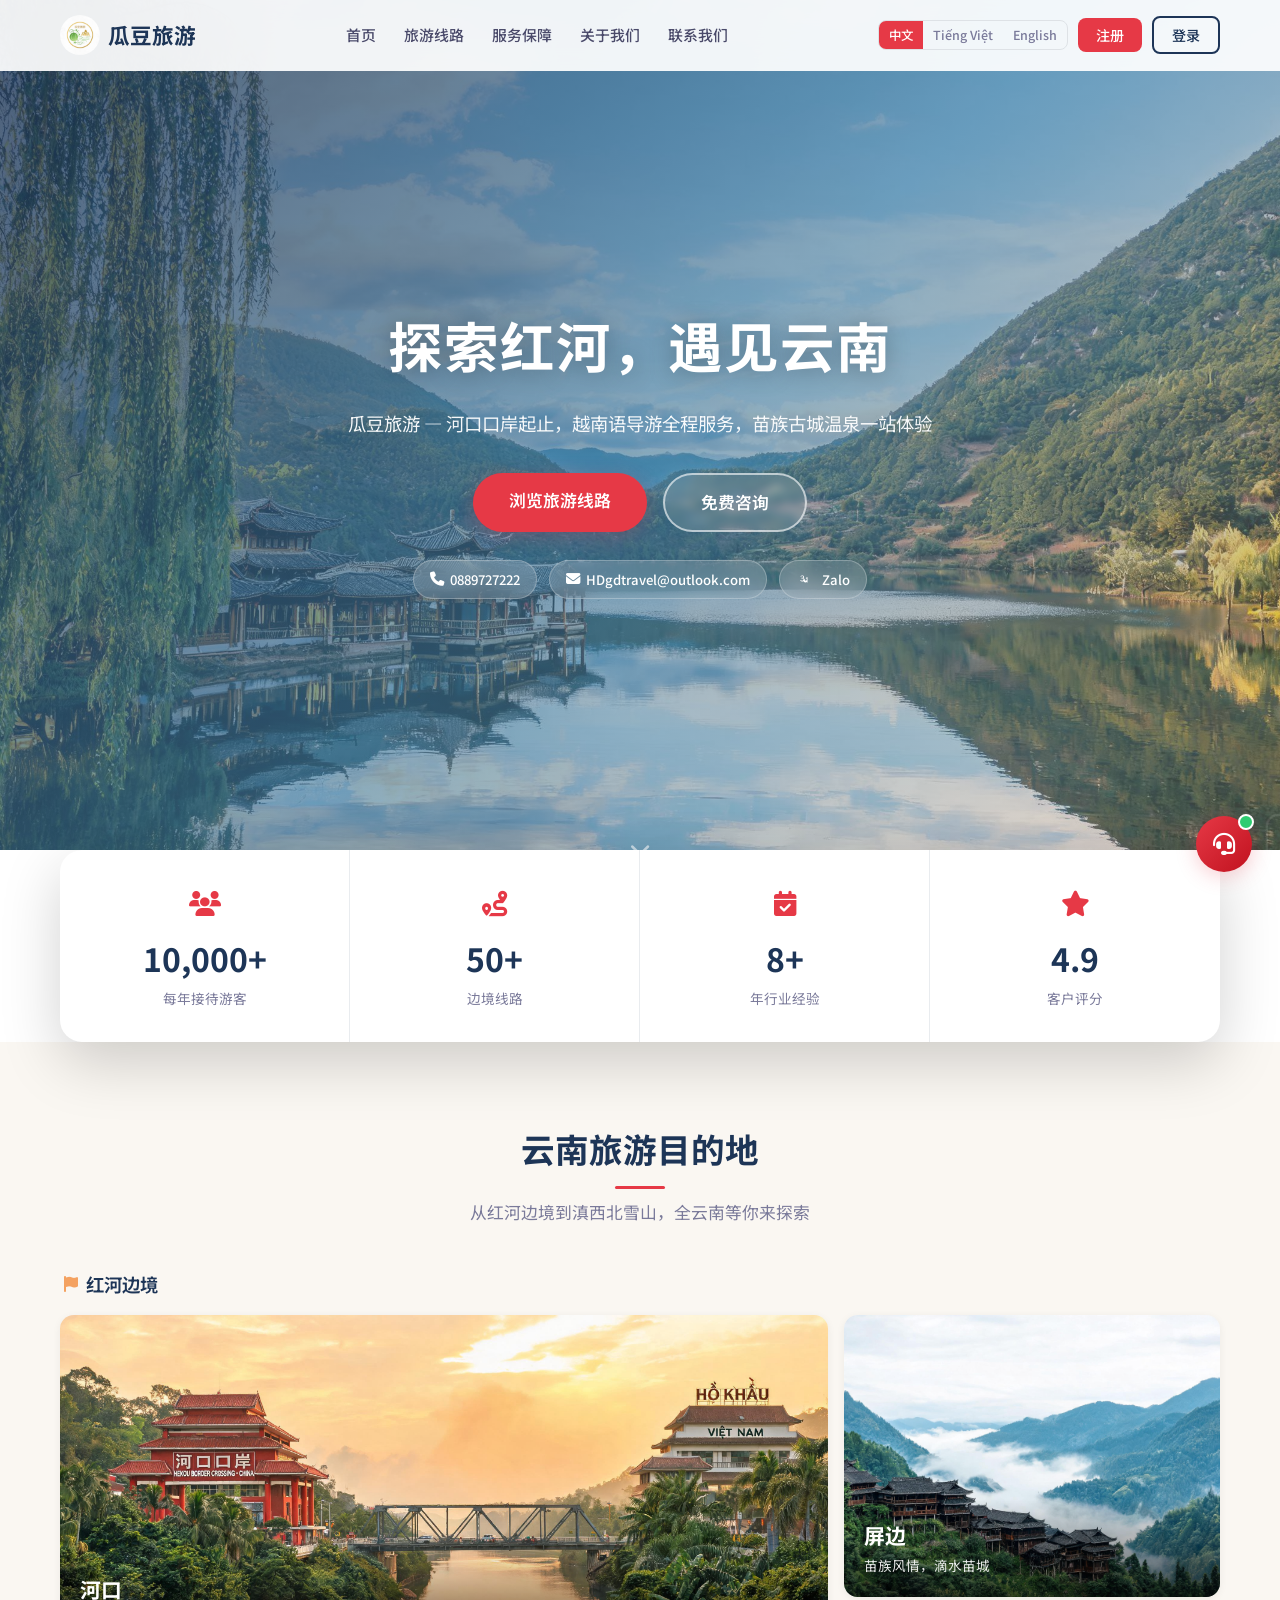
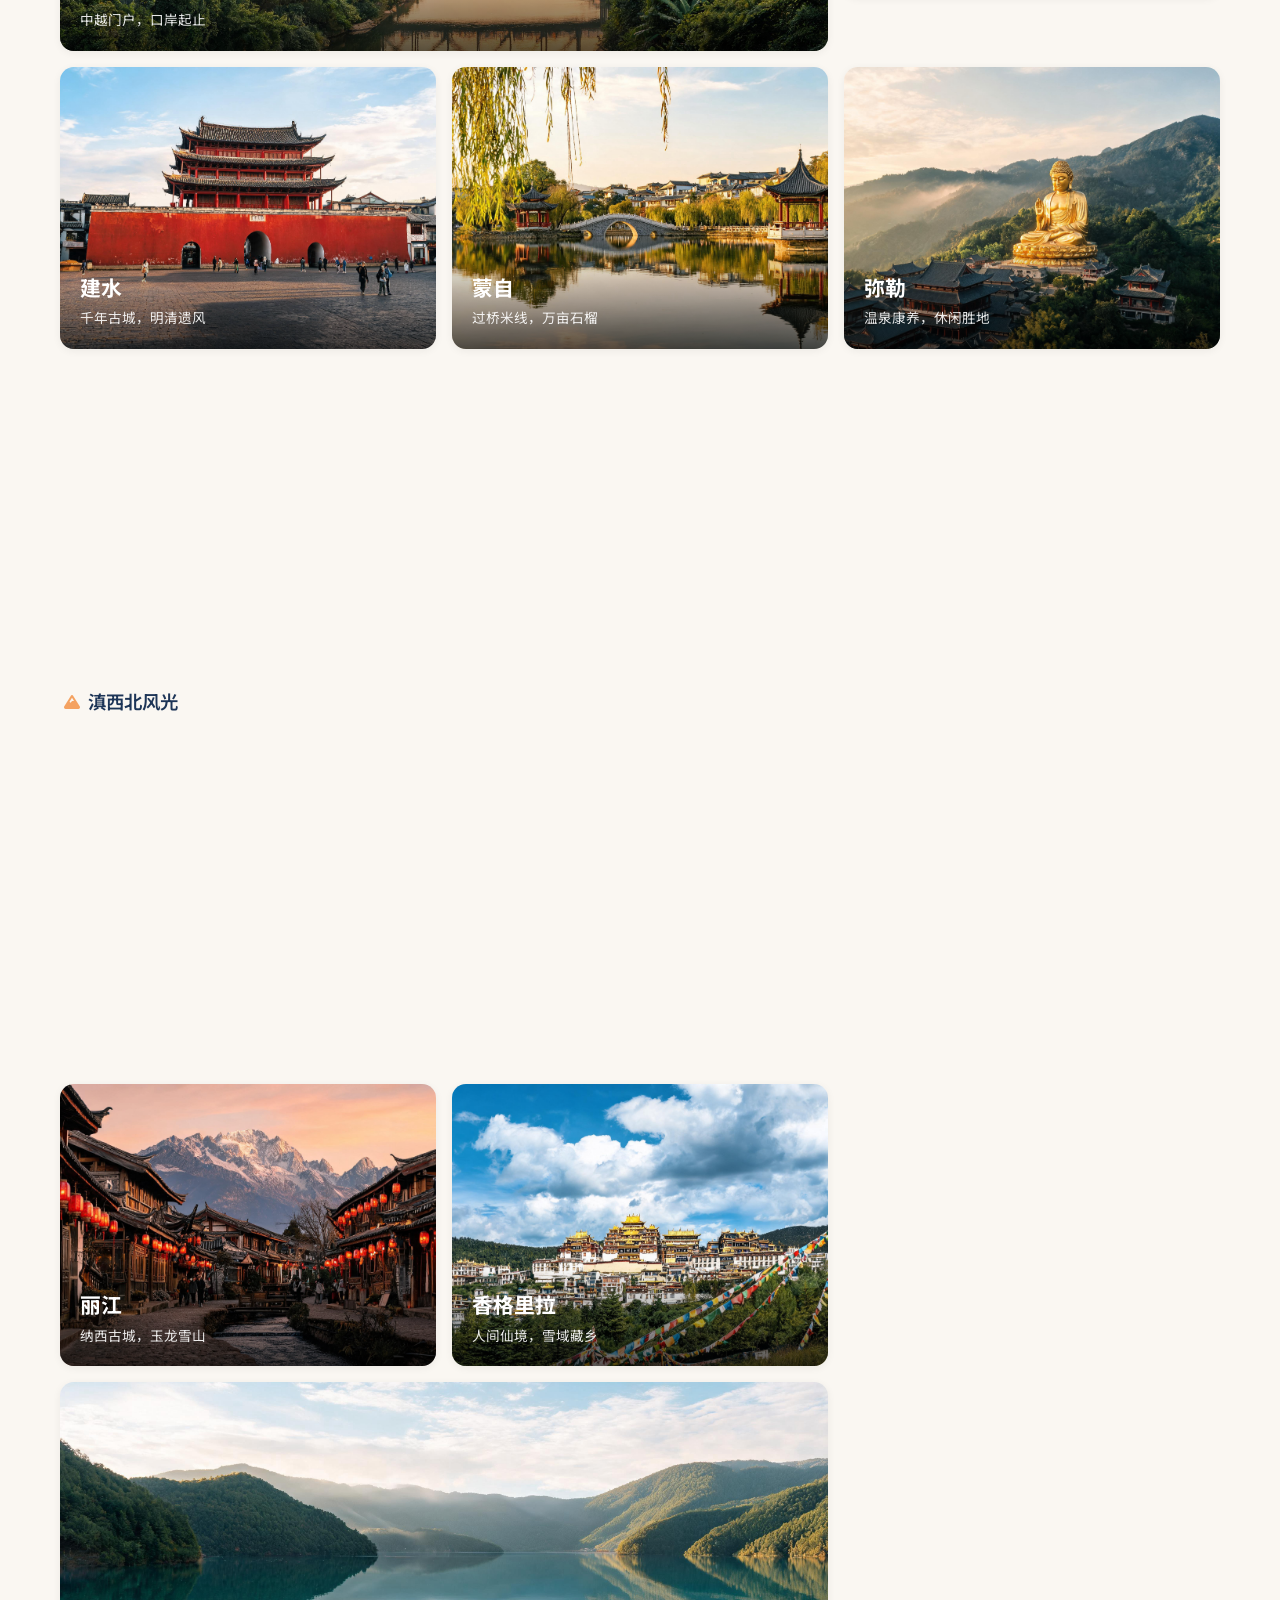
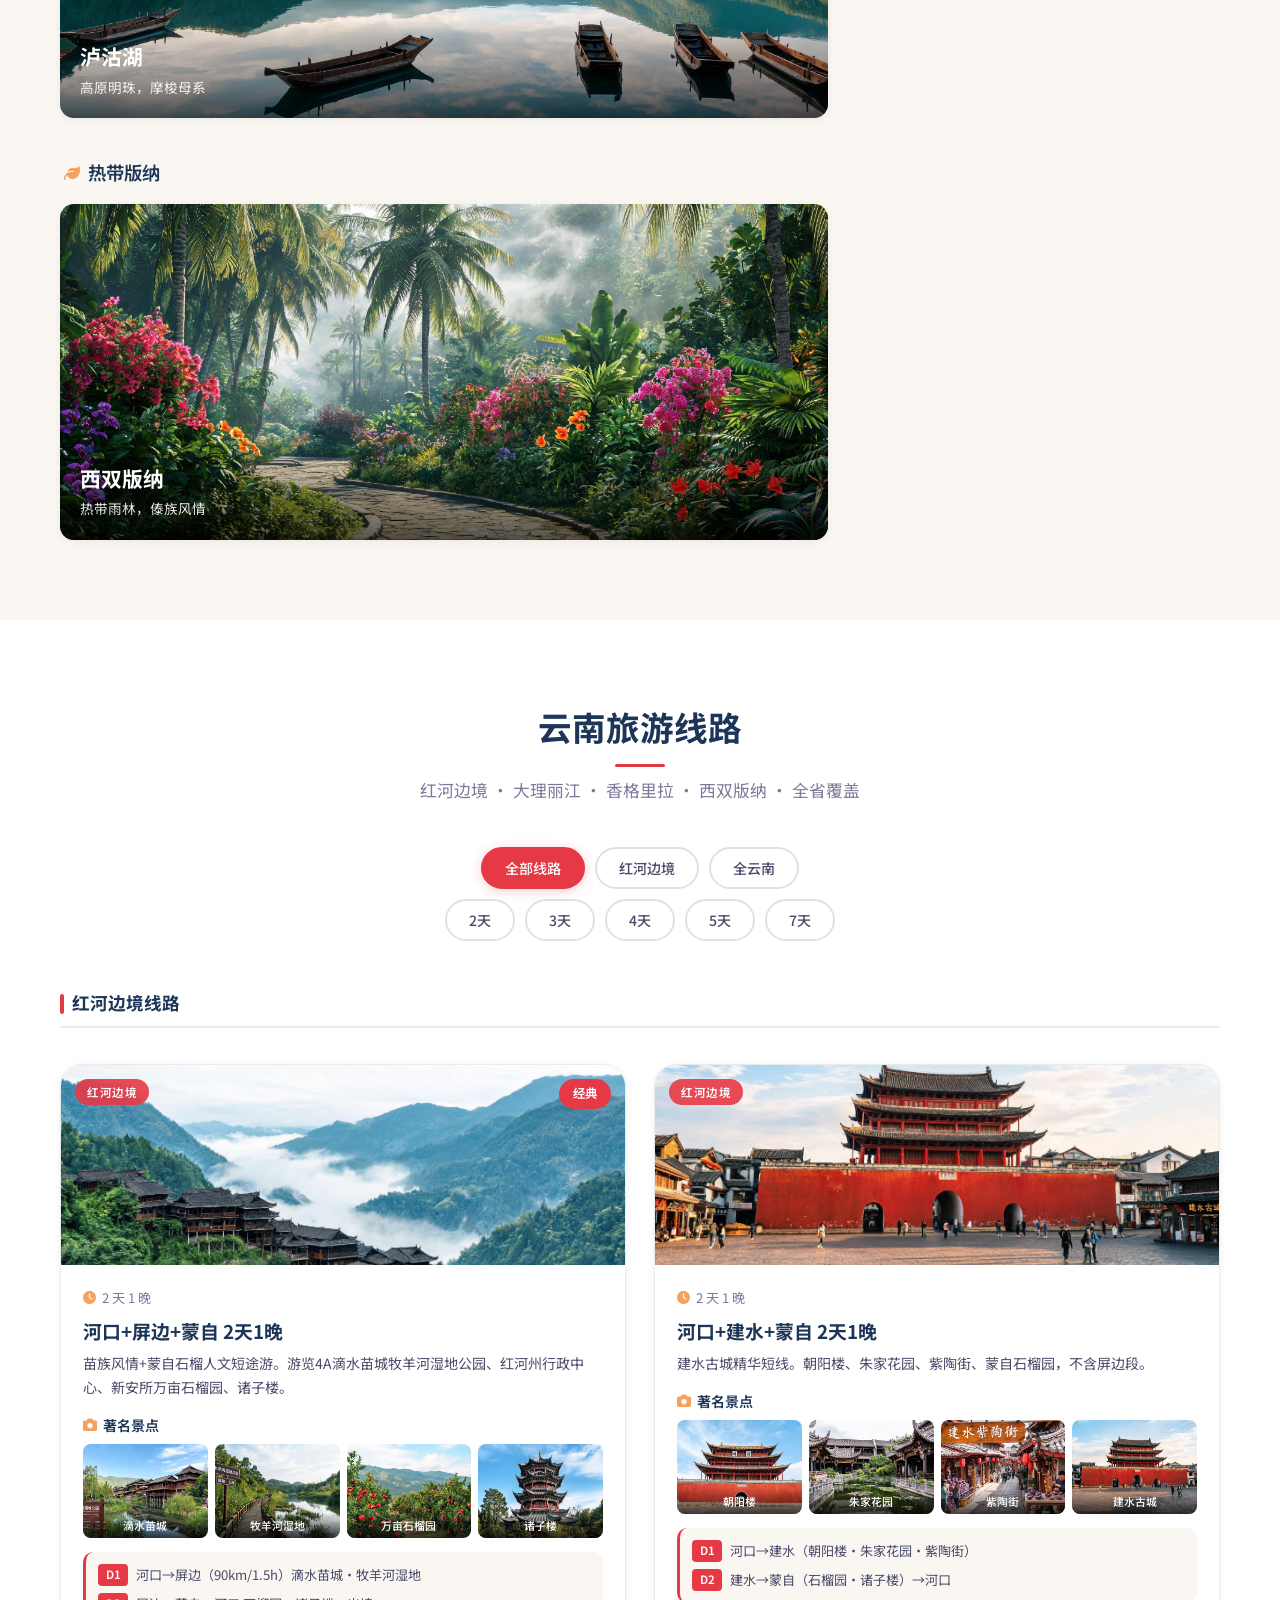
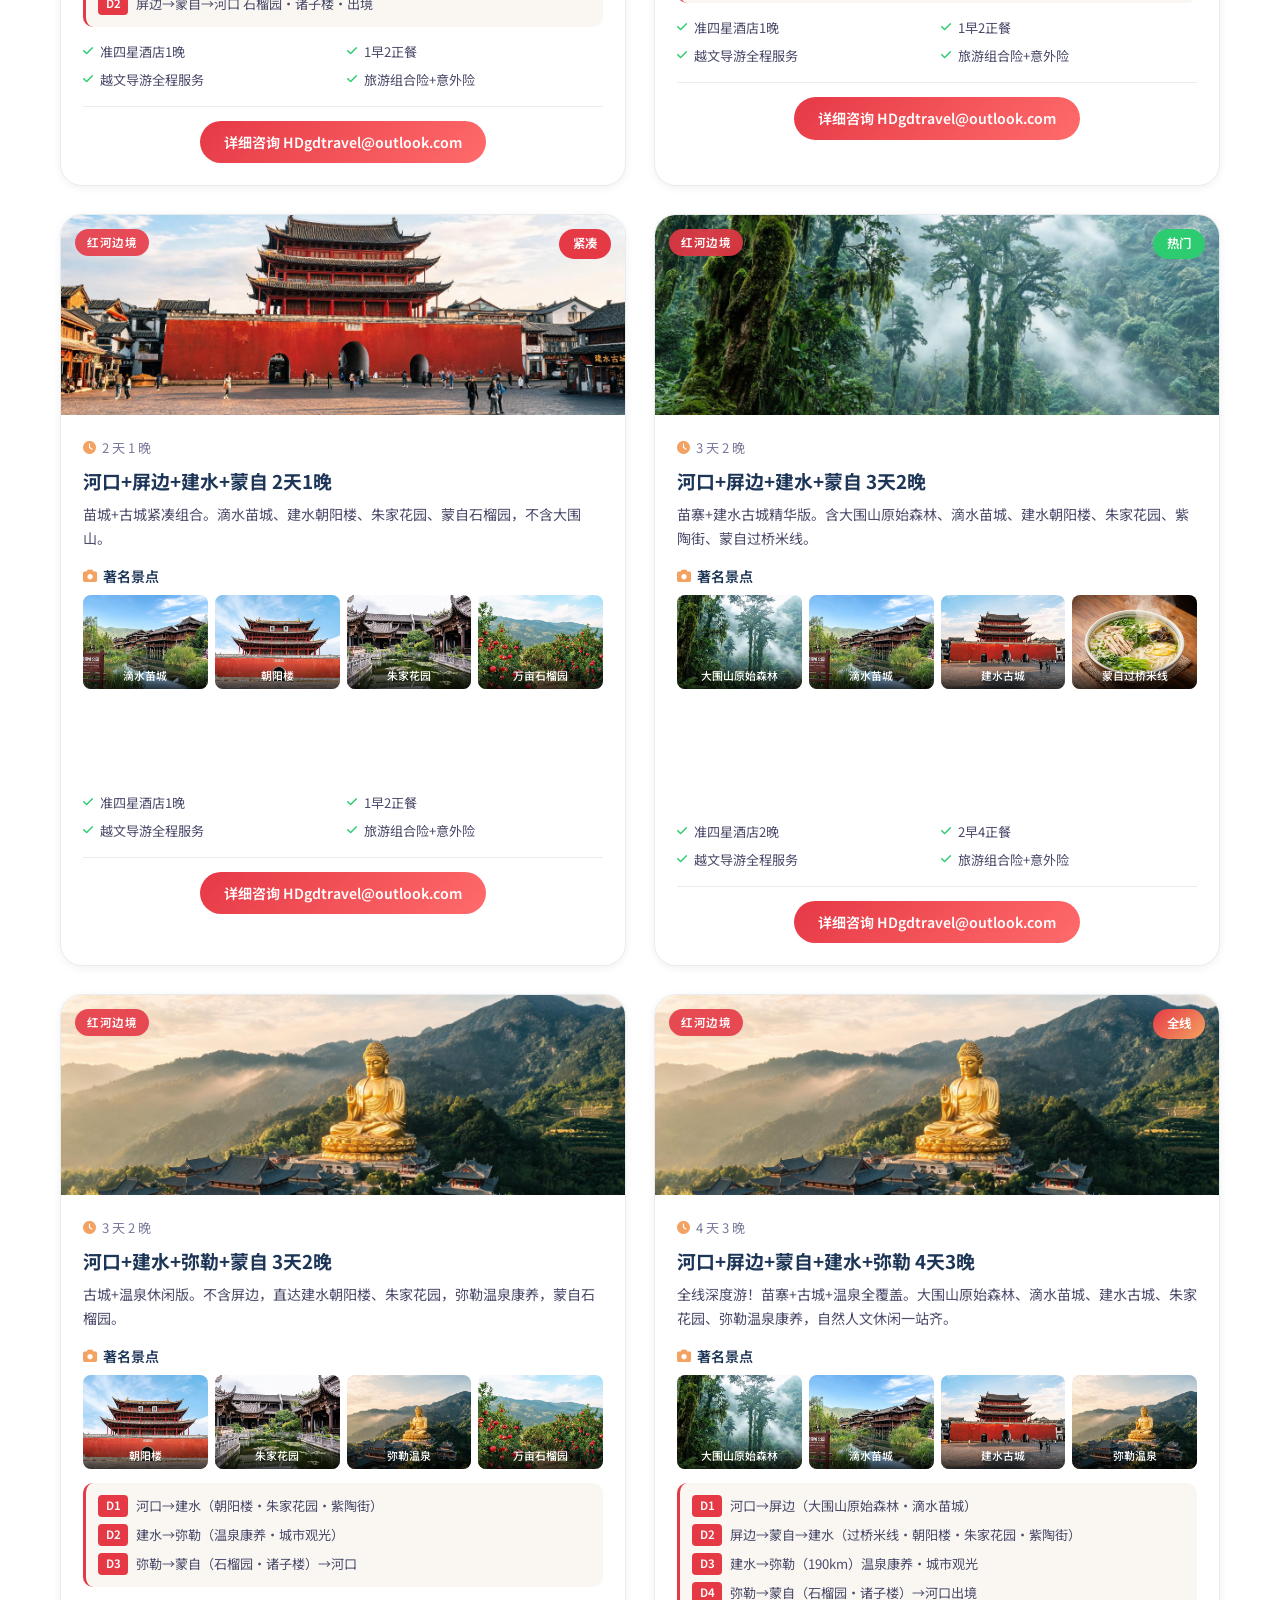
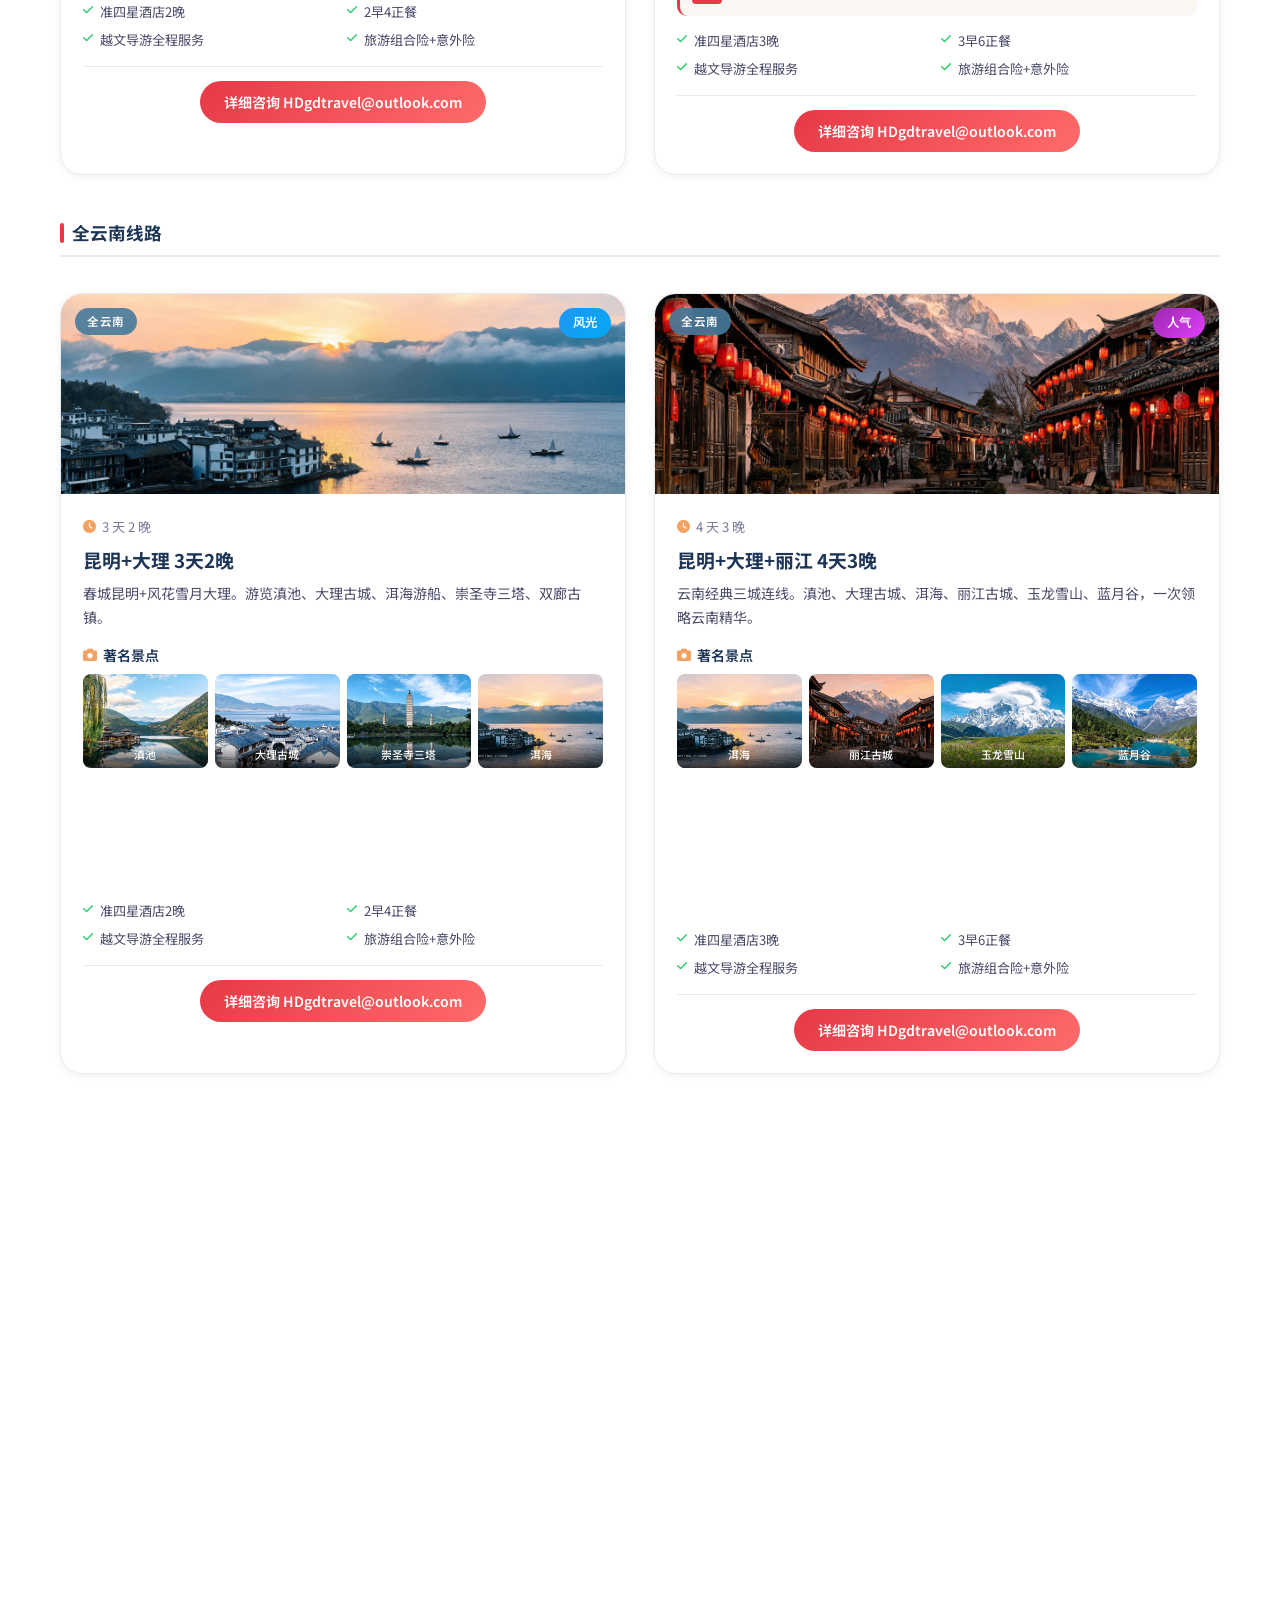
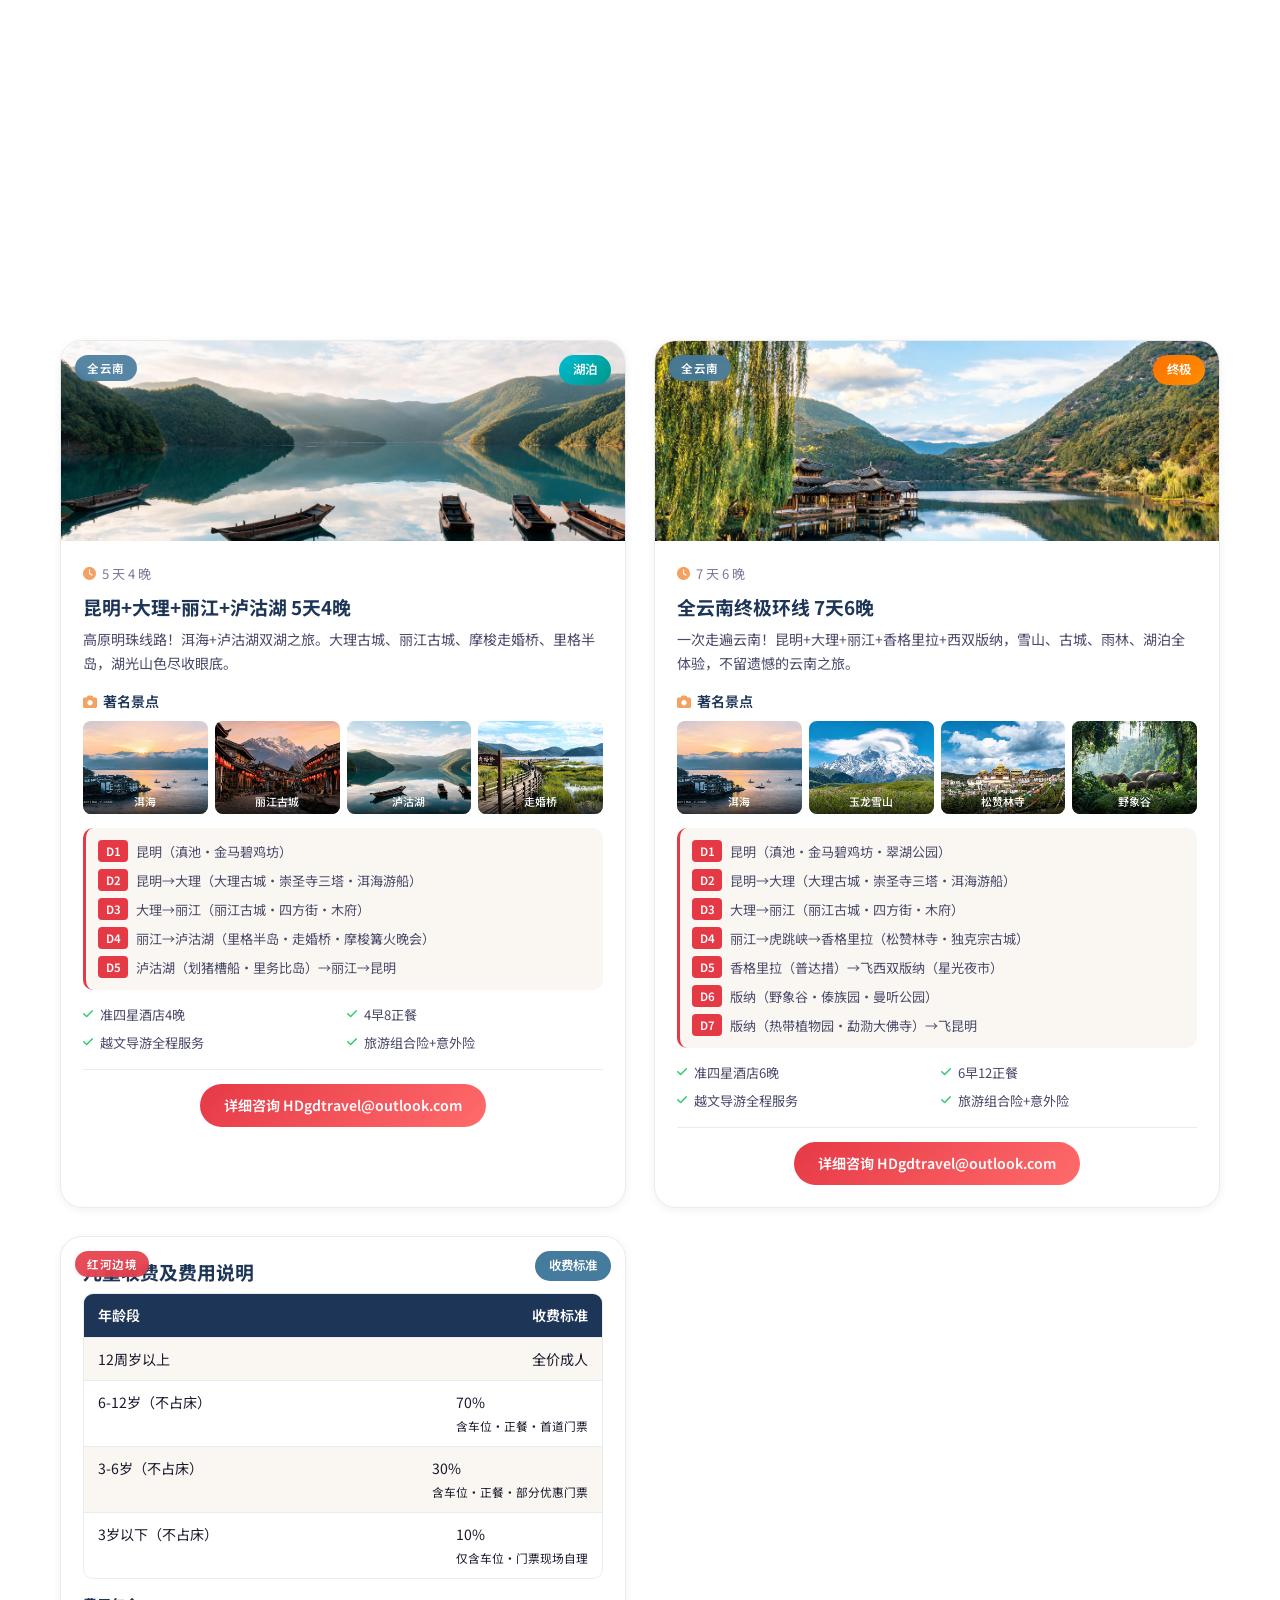
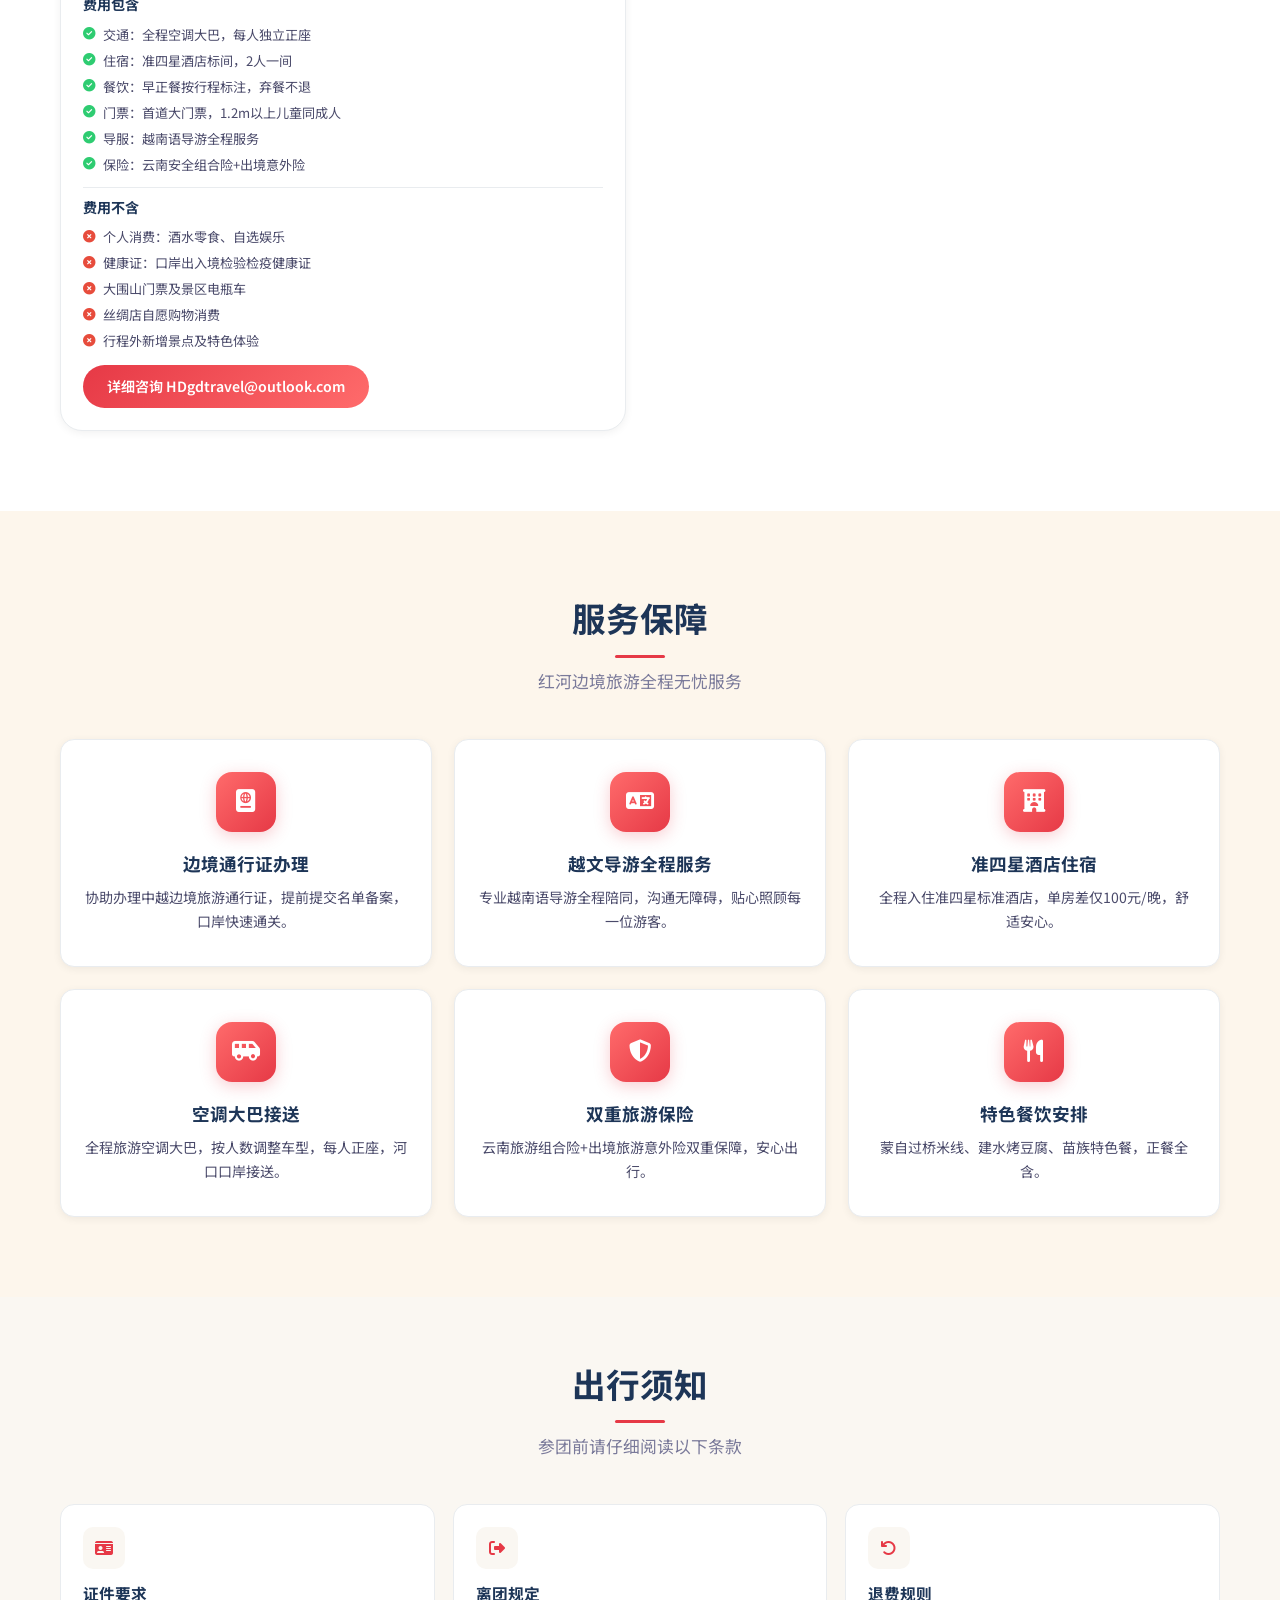
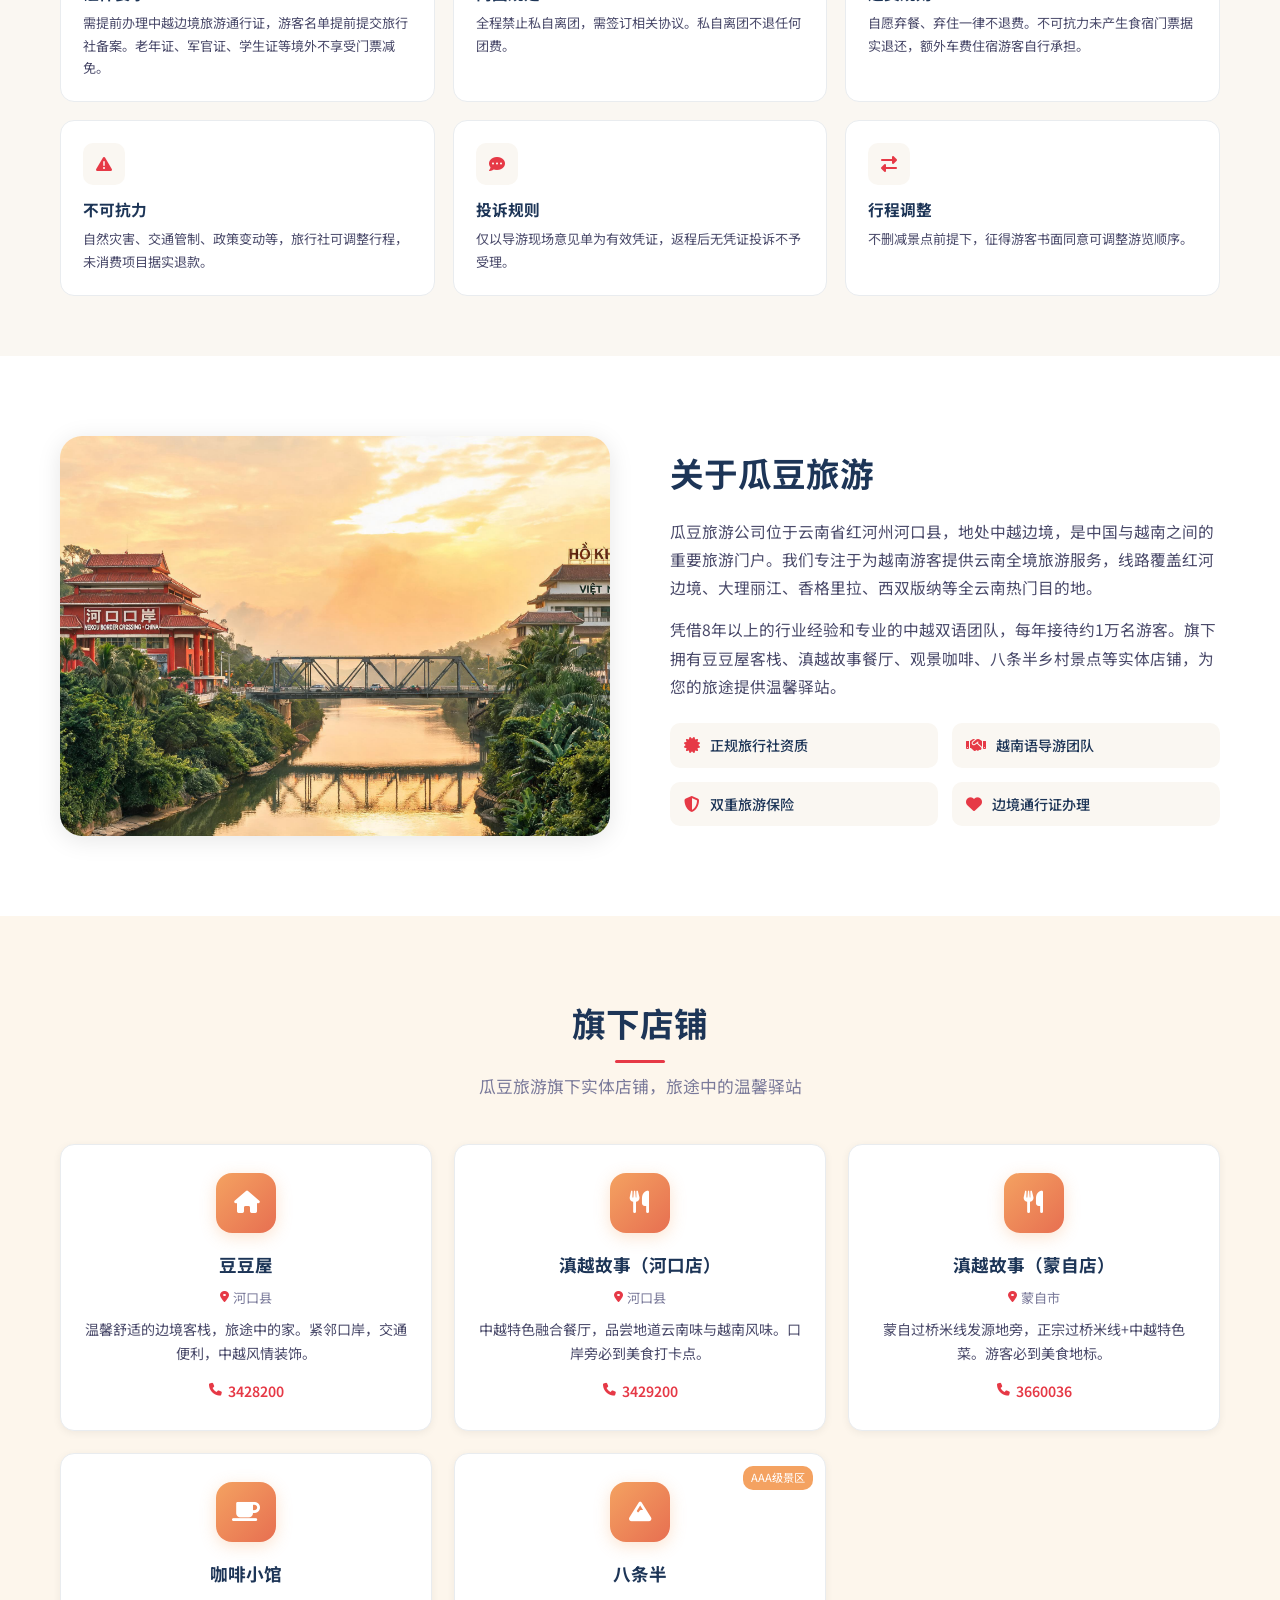
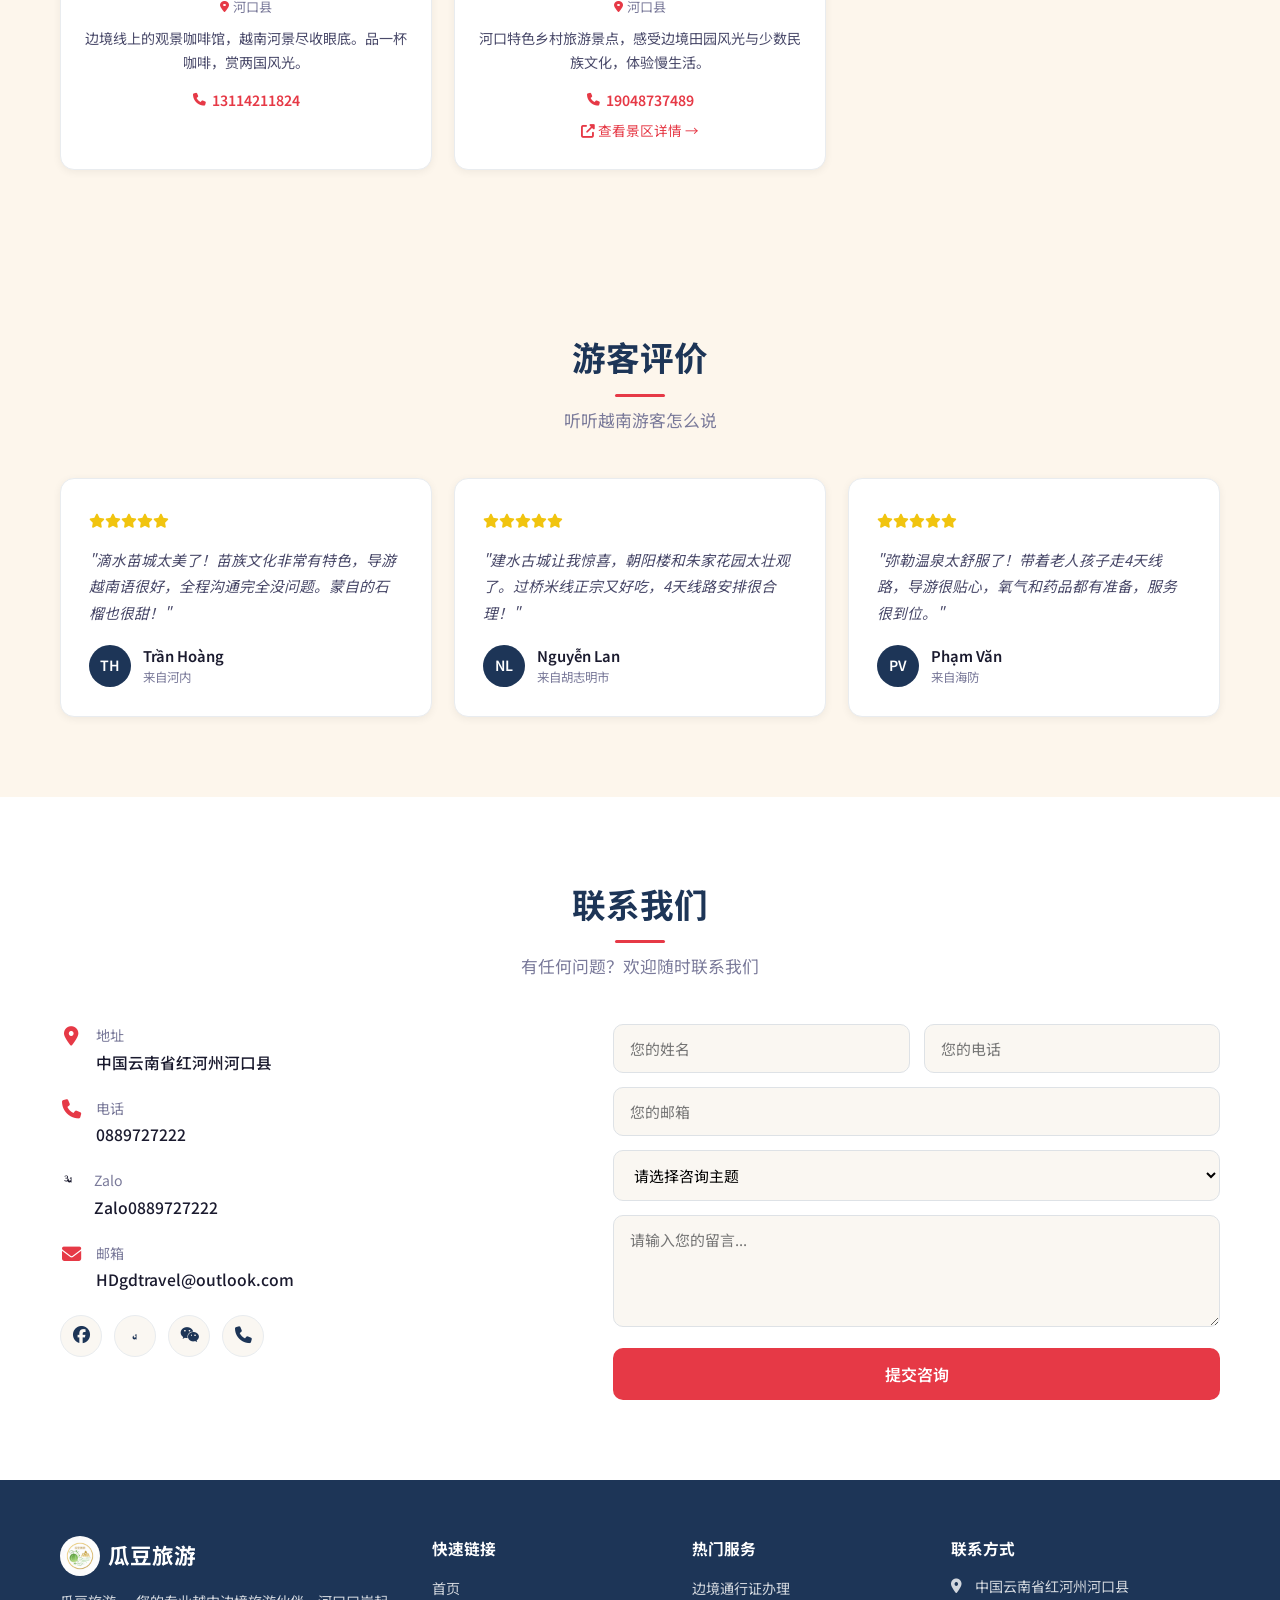
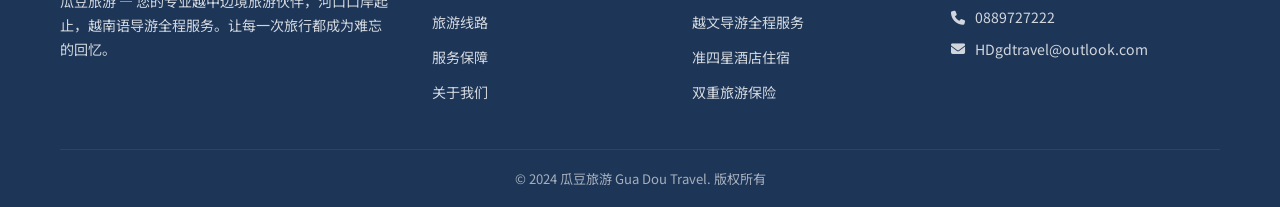
==== commit 9cde546a: "Add Batiaoban scenic area standalone page - Create batiaoban.html with full scenic area introduction" ====
--- a/index.html
+++ b/index.html
@@ -704,12 +704,14 @@
                     <p class="biz-desc" data-i18n="biz_coffee_desc">边境线上的观景咖啡馆，越南河景尽收眼底。品一杯咖啡，赏两国风光。</p>
                     <p class="biz-phone"><i class="fas fa-phone"></i> 13114211824</p>
                 </div>
-                <div class="biz-card">
+                <div class="biz-card" onclick="window.open('batiaoban.html','_blank')" style="cursor:pointer;position:relative;">
                     <div class="biz-icon"><i class="fas fa-mountain"></i></div>
                     <h3 data-i18n="biz_batiaoban_name">八条半</h3>
+                    <span style="position:absolute;top:12px;right:12px;background:var(--accent);color:white;font-size:0.7rem;padding:3px 8px;border-radius:10px;">AAA级景区</span>
                     <p class="biz-location"><i class="fas fa-map-marker-alt"></i> <span data-i18n="biz_batiaoban_loc">河口县</span></p>
                     <p class="biz-desc" data-i18n="biz_batiaoban_desc">河口特色乡村旅游景点，感受边境田园风光与少数民族文化，体验慢生活。</p>
                     <p class="biz-phone"><i class="fas fa-phone"></i> 19048737489</p>
+                    <p style="color:var(--primary);font-size:0.85rem;margin-top:8px;"><i class="fas fa-external-link-alt"></i> <span data-i18n="biz_view_detail">查看景区详情</span> →</p>
                 </div>
             </div>
         </div>
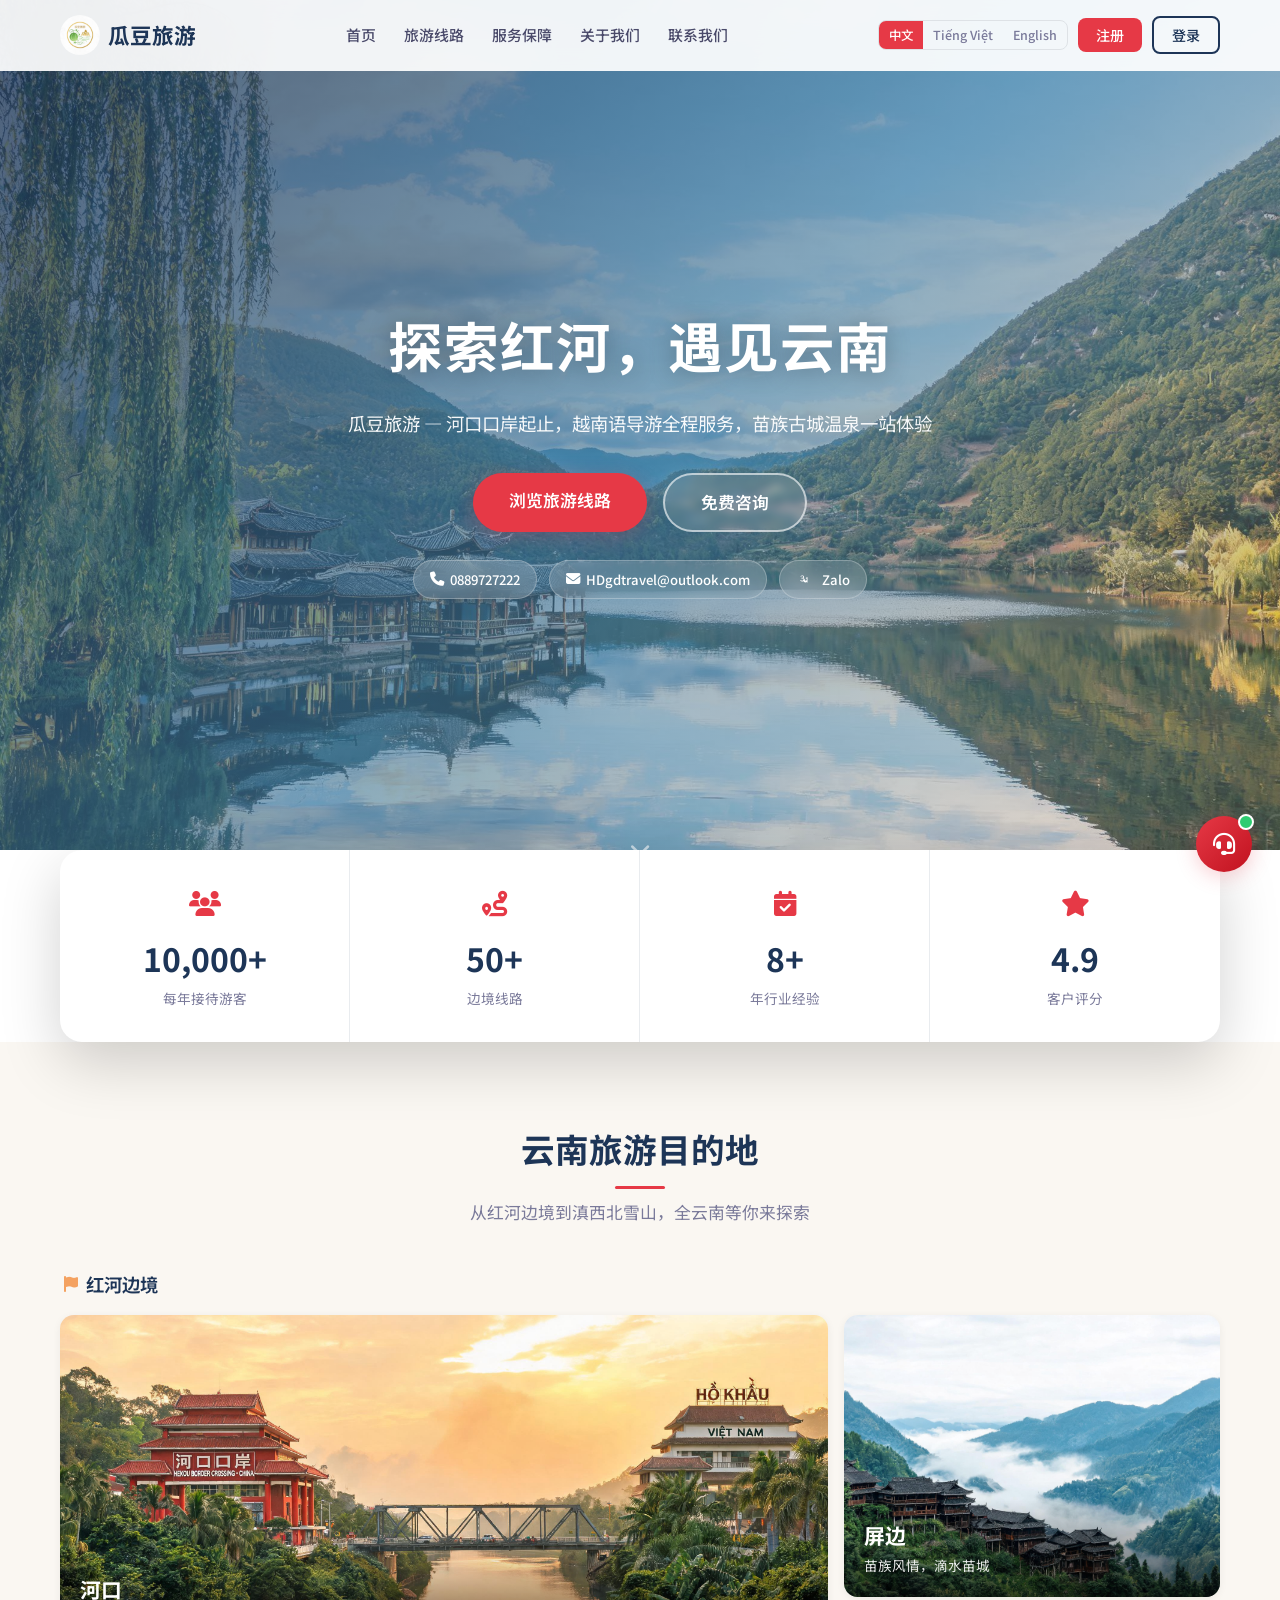
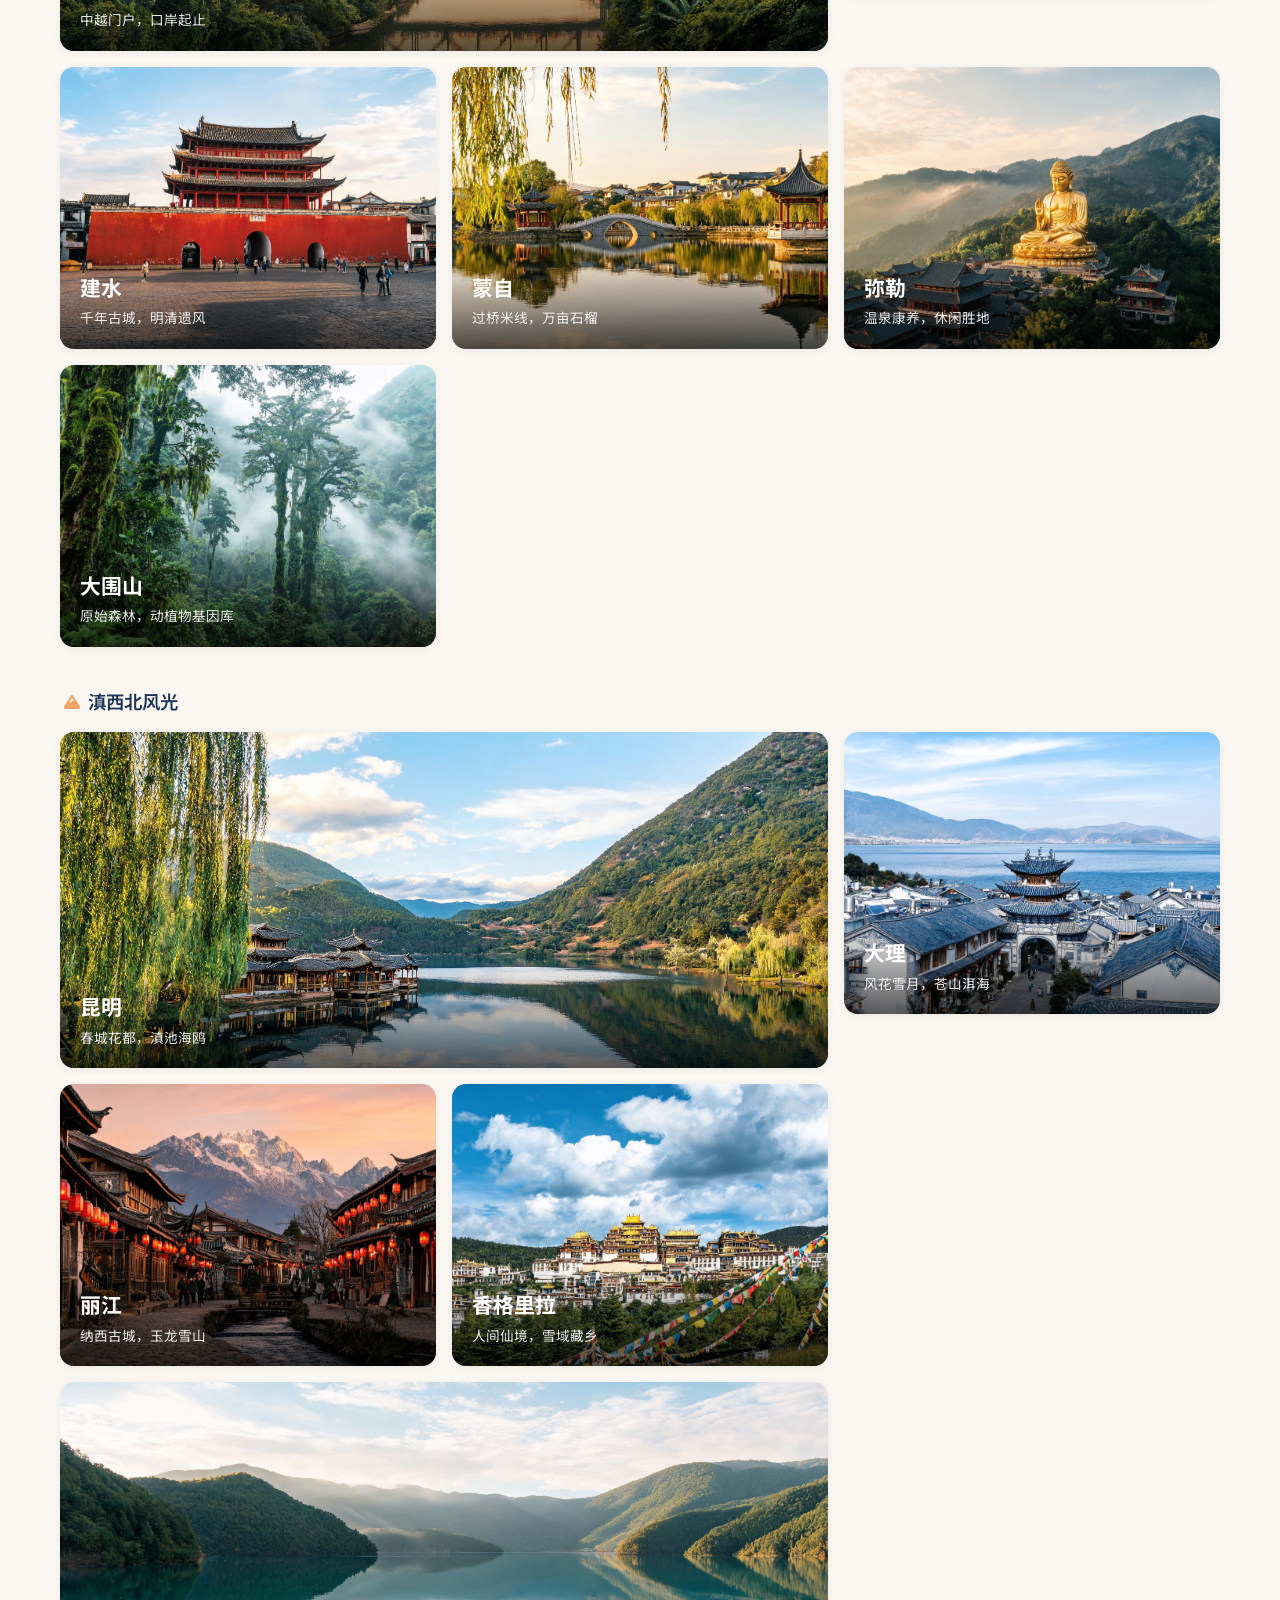
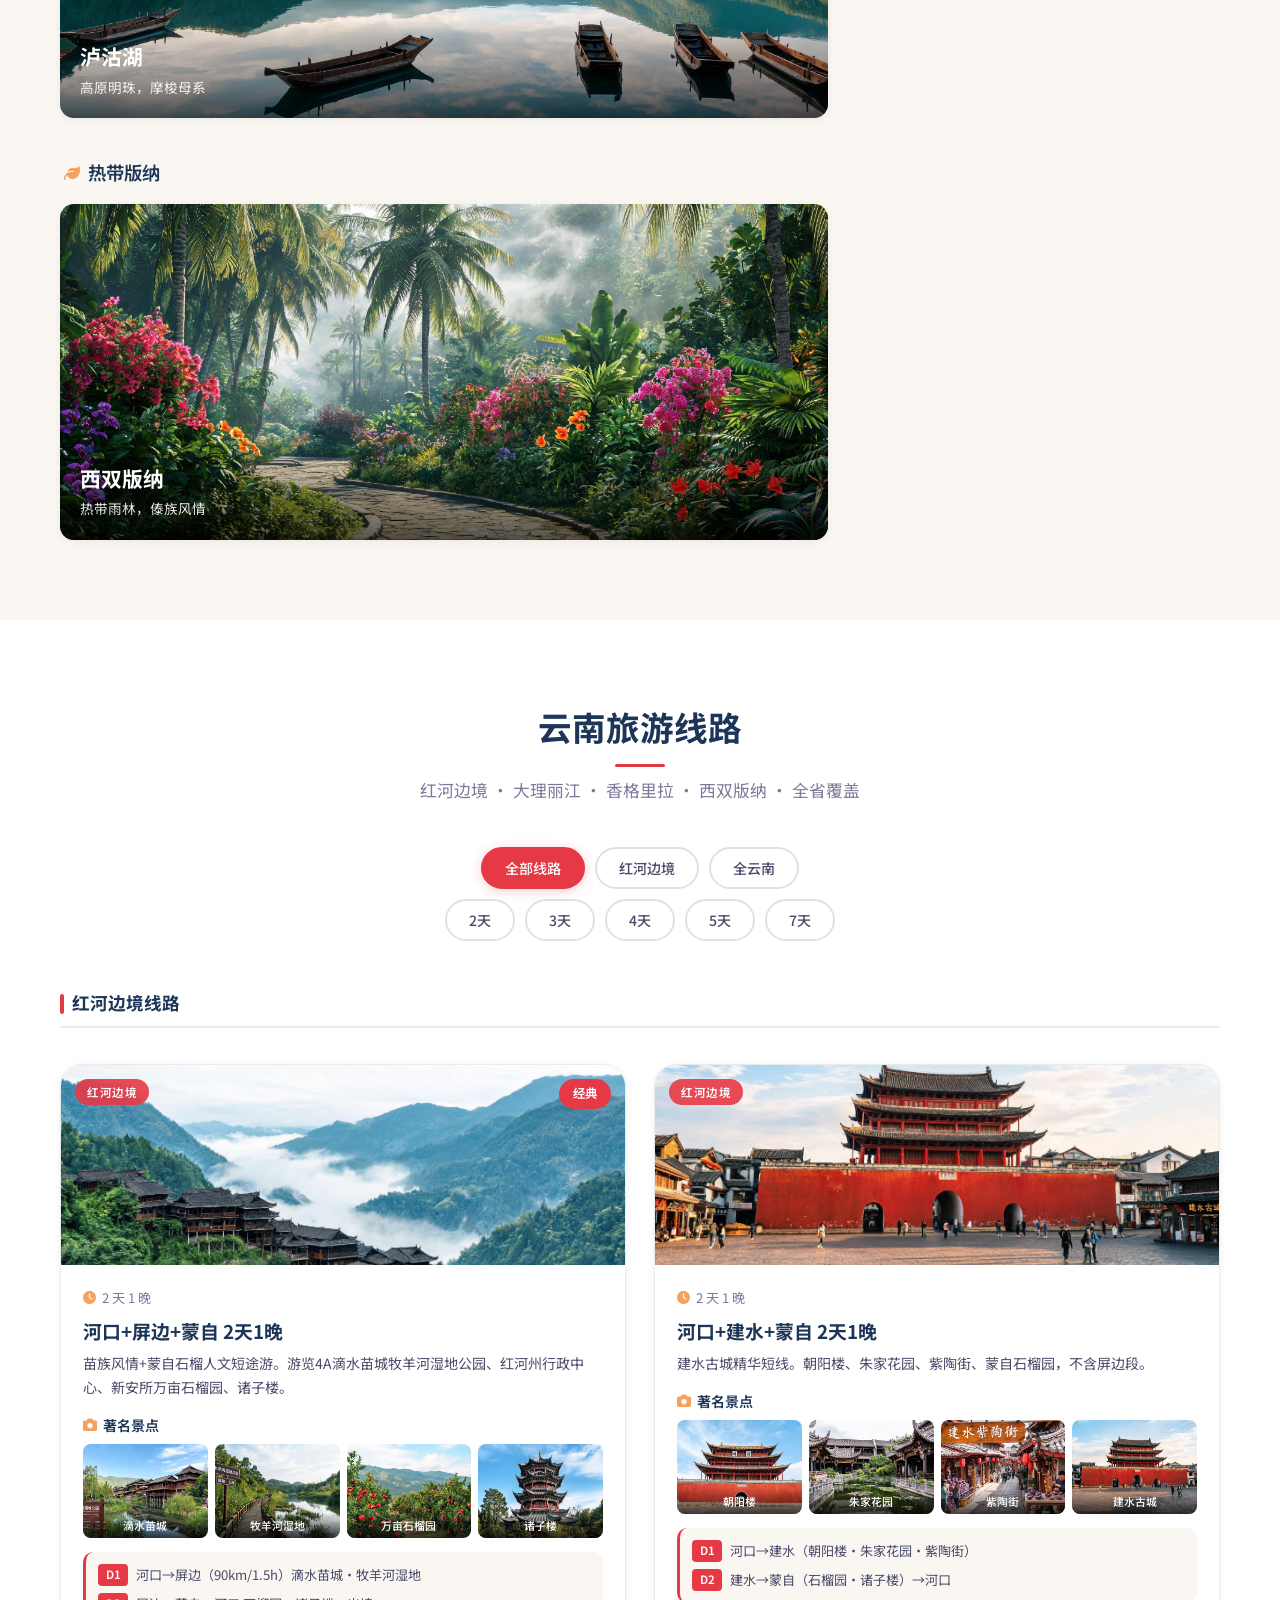
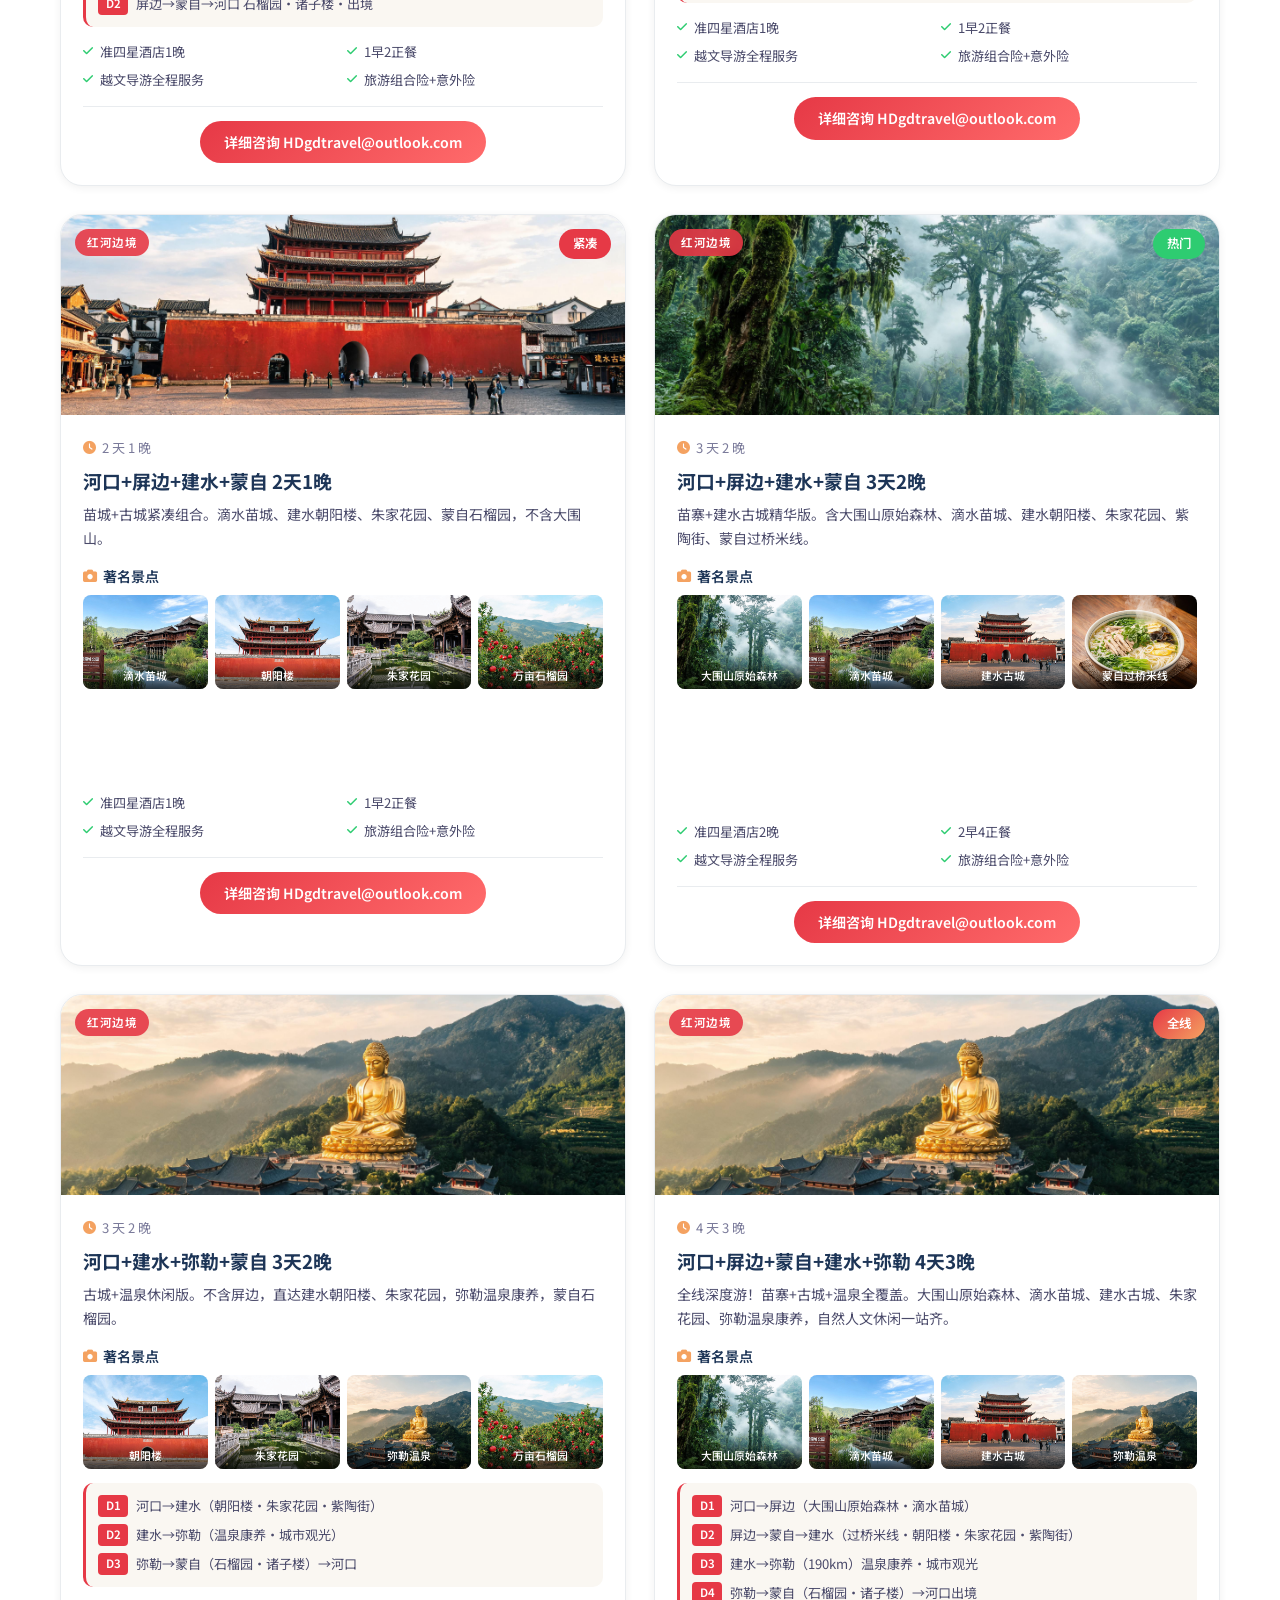
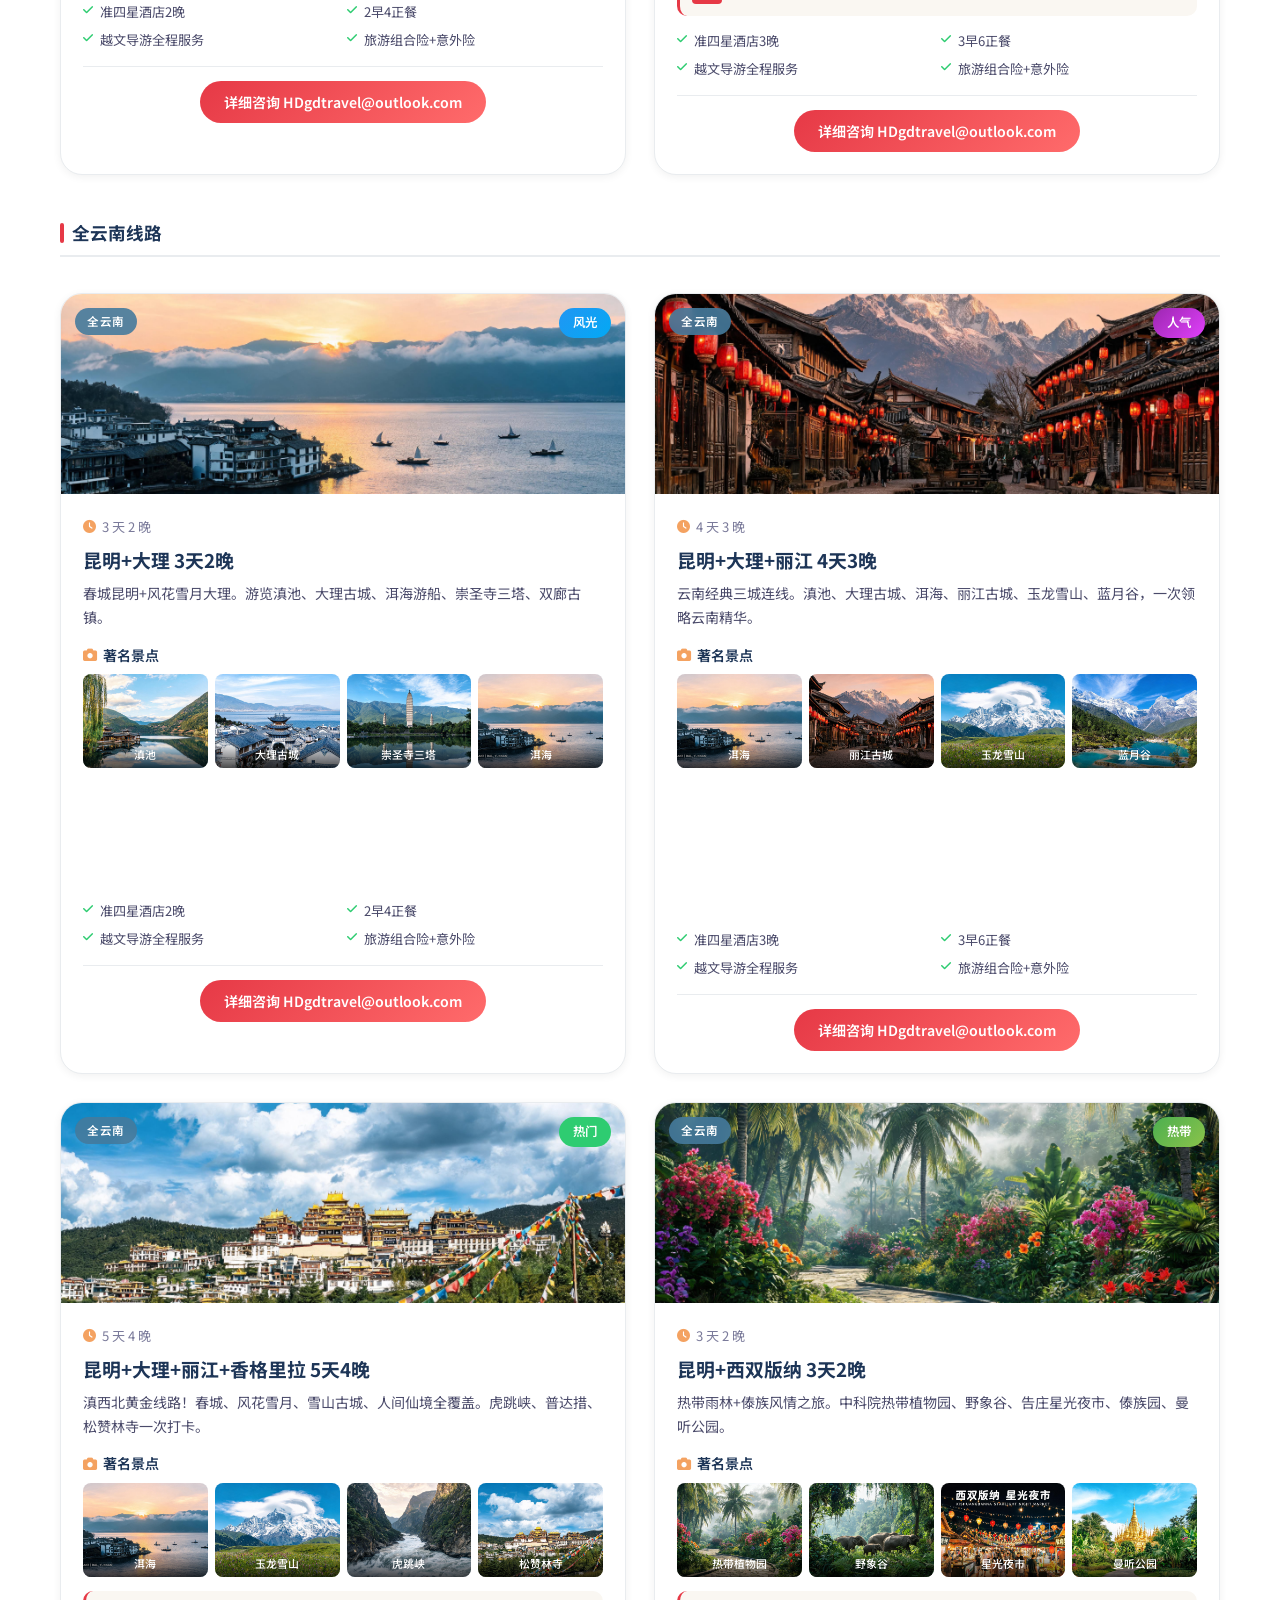
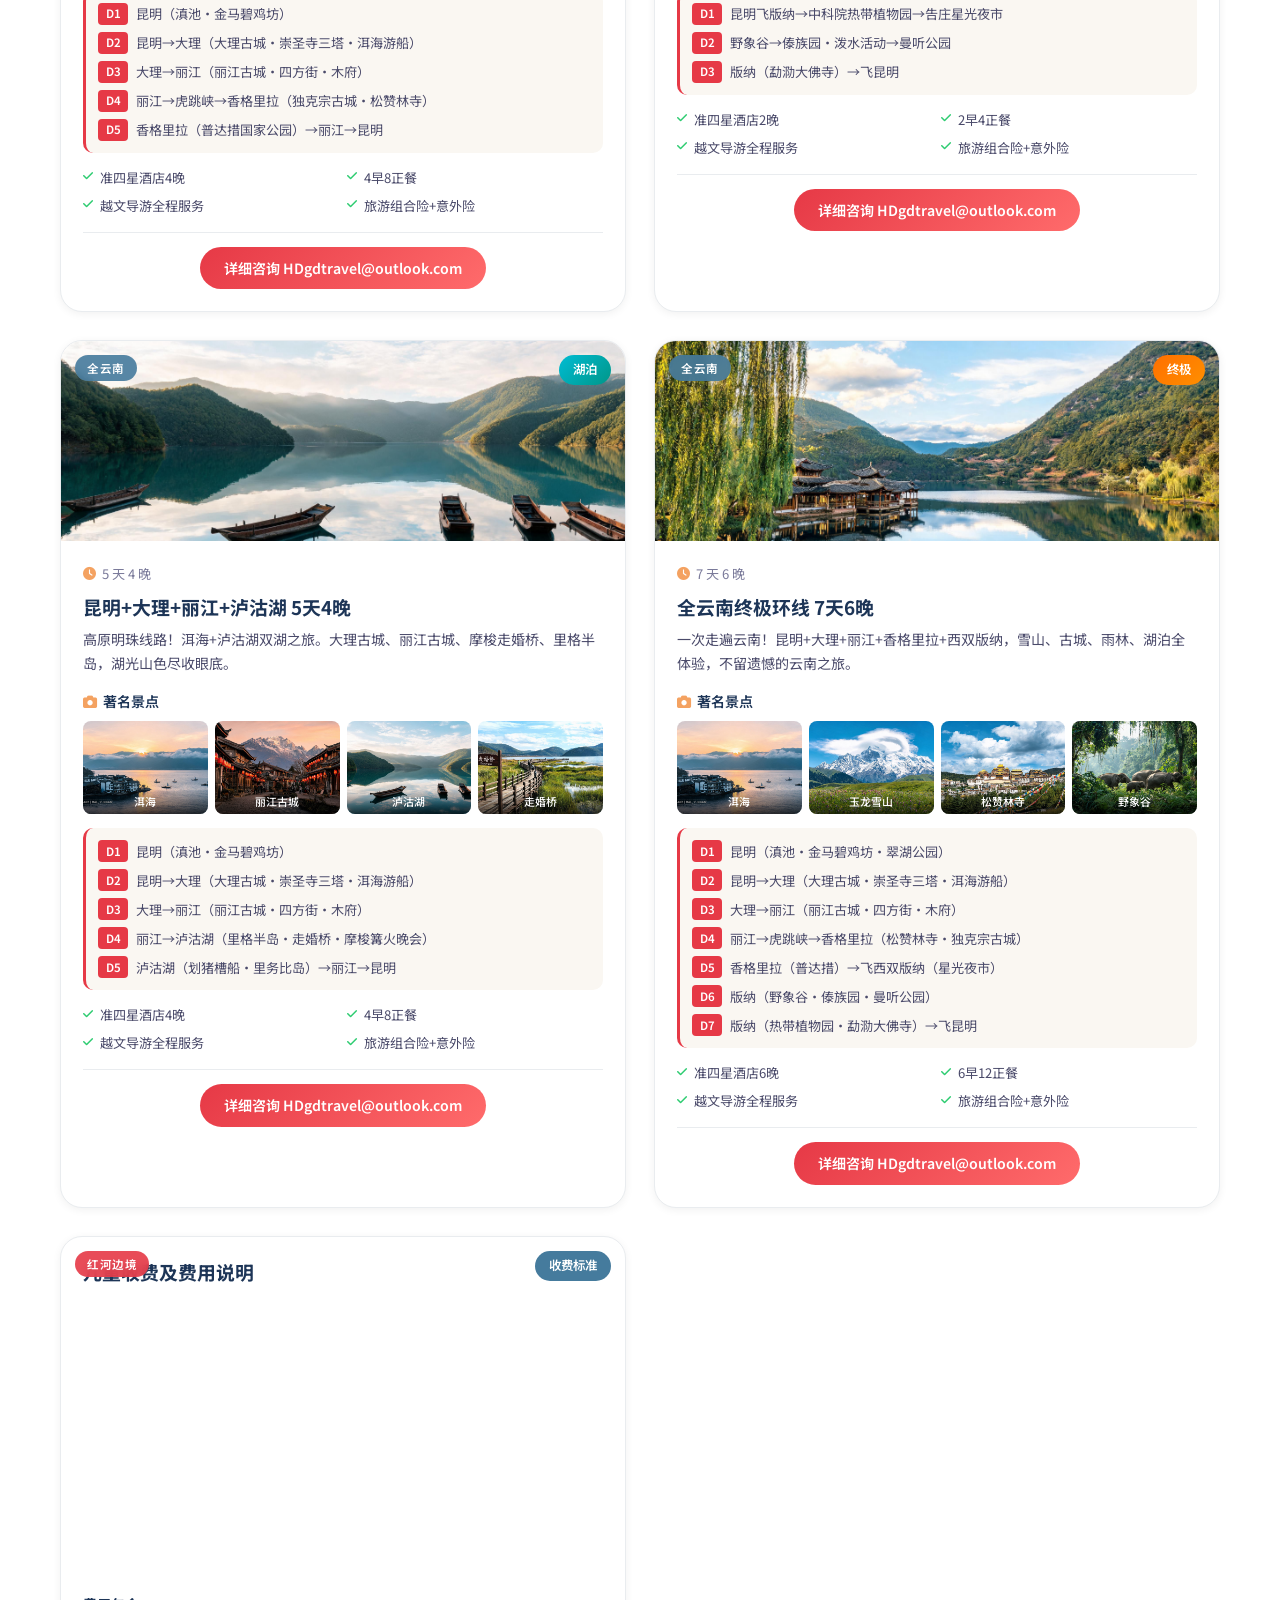
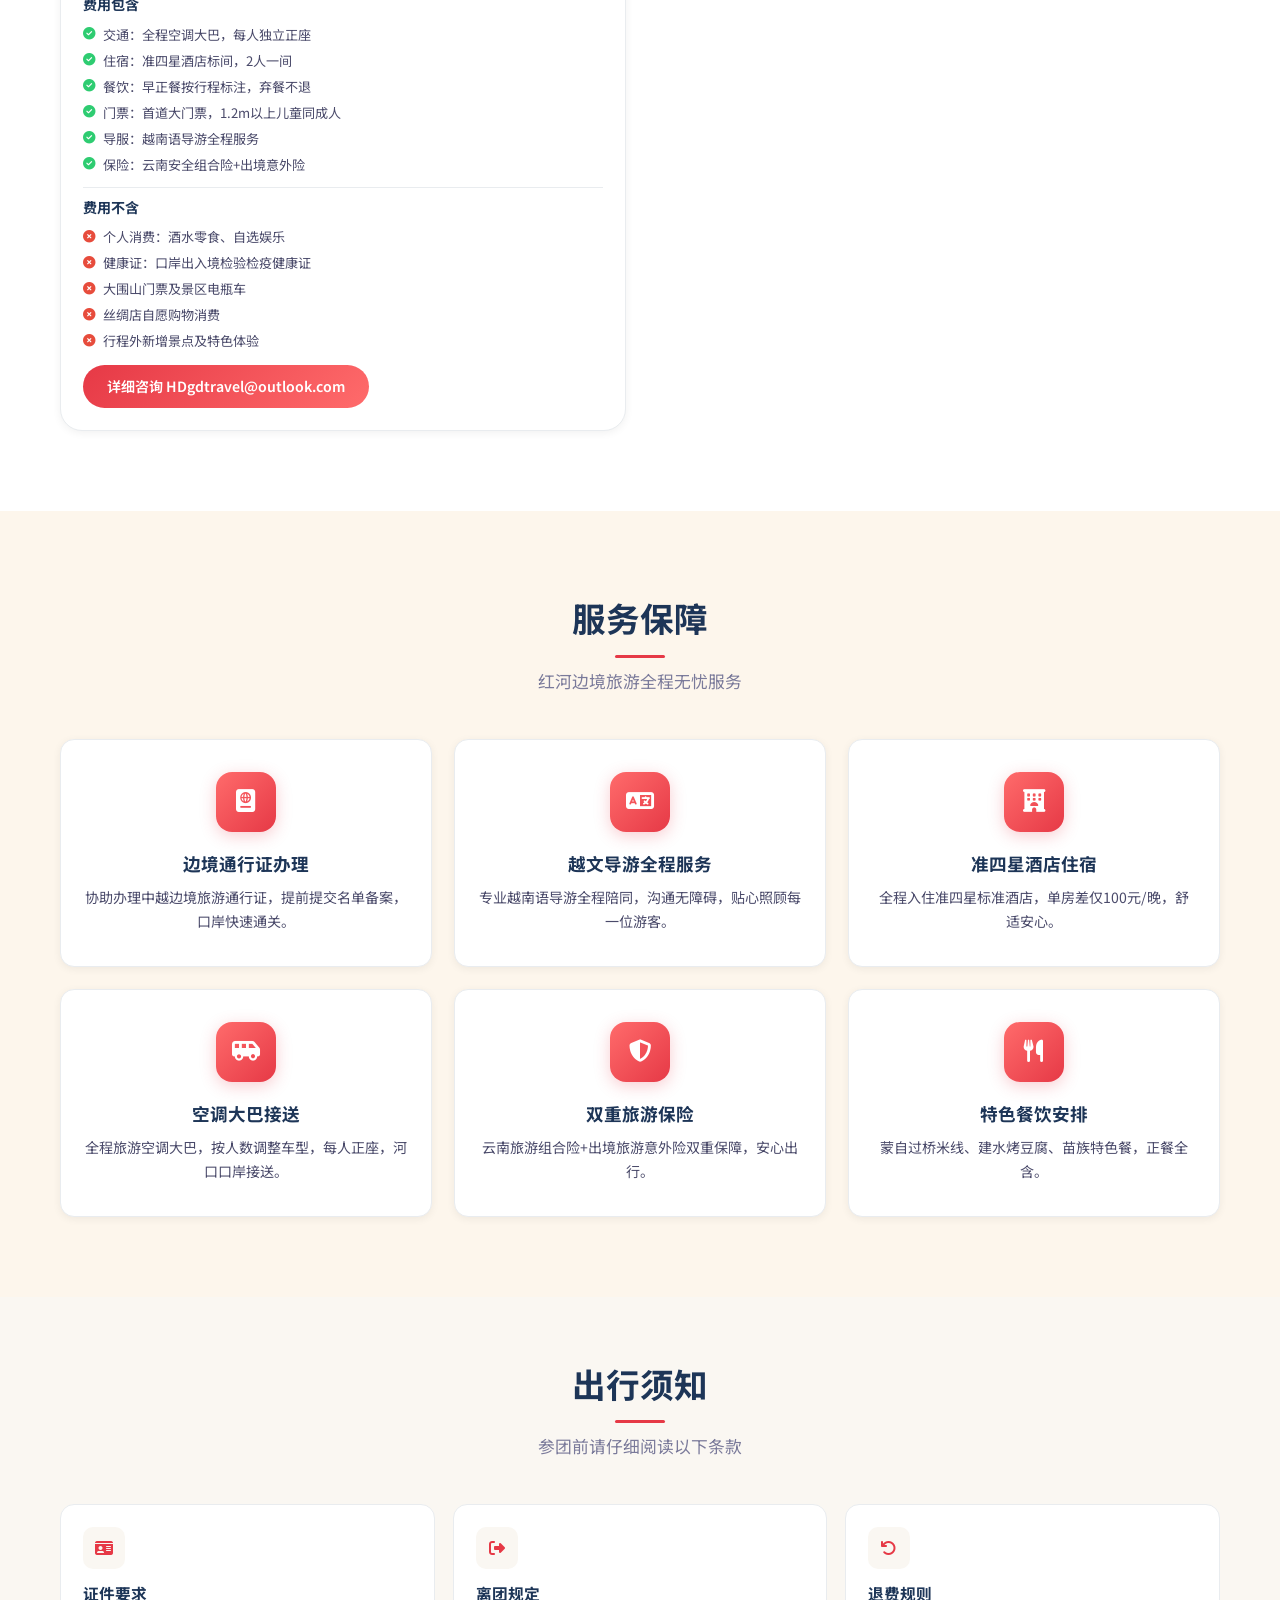
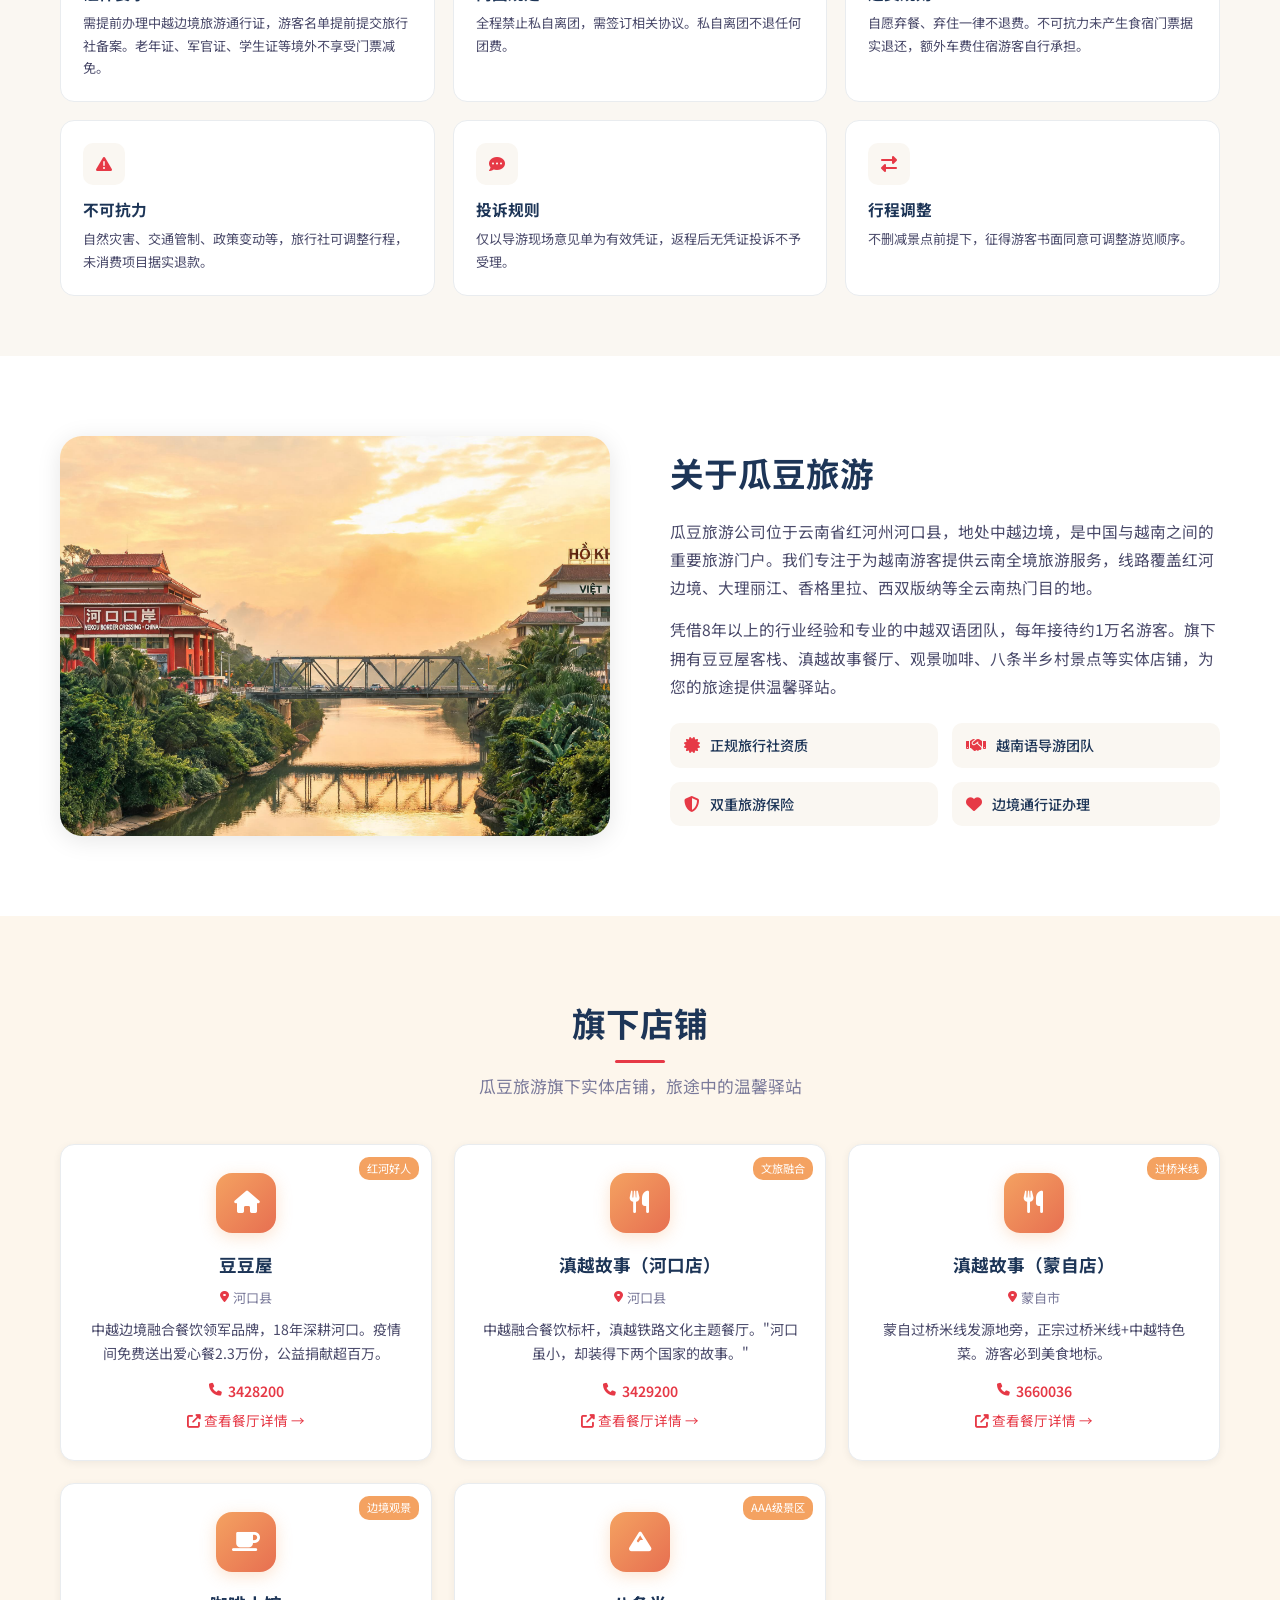
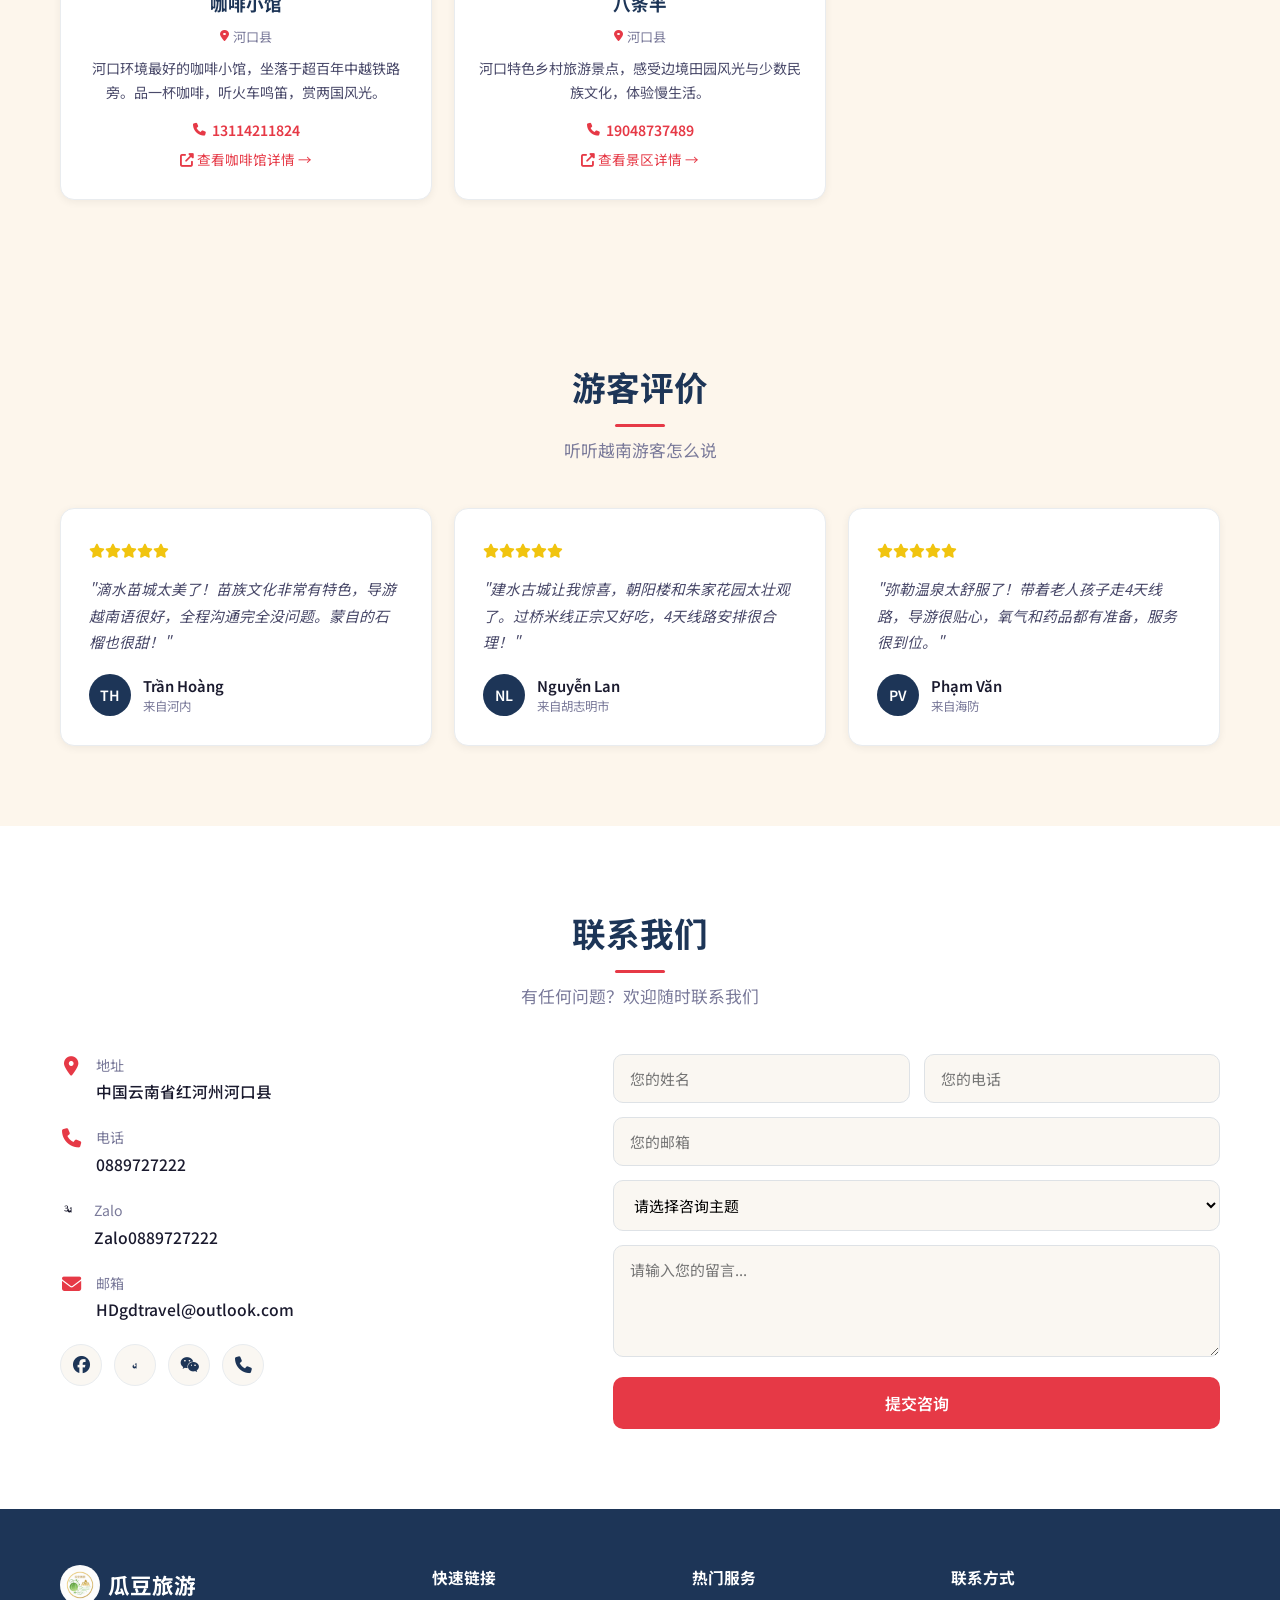
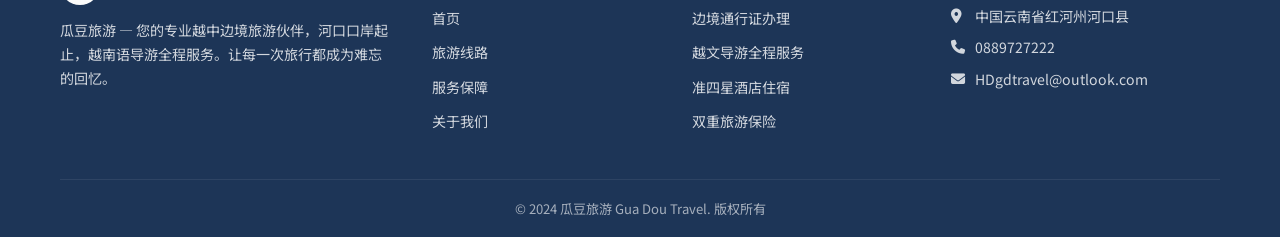
==== commit 6a688de7: "Add independent pages for Coffee House, Doudou House and Dianyue Story - coffee.html: Coffee House p" ====
--- a/index.html
+++ b/index.html
@@ -676,33 +676,41 @@
                 <p data-i18n="biz_subtitle">瓜豆旅游旗下实体店铺，旅途中的温馨驿站</p>
             </div>
             <div class="biz-grid">
-                <div class="biz-card">
+                <div class="biz-card" onclick="window.open('doudou.html','_blank')" style="cursor:pointer;position:relative;">
                     <div class="biz-icon"><i class="fas fa-home"></i></div>
                     <h3 data-i18n="biz_doudou_name">豆豆屋</h3>
+                    <span style="position:absolute;top:12px;right:12px;background:var(--accent);color:white;font-size:0.7rem;padding:3px 8px;border-radius:10px;">红河好人</span>
                     <p class="biz-location"><i class="fas fa-map-marker-alt"></i> <span data-i18n="biz_doudou_loc">河口县</span></p>
-                    <p class="biz-desc" data-i18n="biz_doudou_desc">温馨舒适的边境客栈，旅途中的家。紧邻口岸，交通便利，中越风情装饰。</p>
+                    <p class="biz-desc" data-i18n="biz_doudou_desc">中越边境融合餐饮领军品牌，18年深耕河口。疫情间免费送出爱心餐2.3万份，公益捐献超百万。</p>
                     <p class="biz-phone"><i class="fas fa-phone"></i> 3428200</p>
-                </div>
-                <div class="biz-card">
+                    <p style="color:var(--primary);font-size:0.85rem;margin-top:8px;"><i class="fas fa-external-link-alt"></i> <span data-i18n="biz_view_doudou_detail">查看餐厅详情</span> →</p>
+                </div>
+                <div class="biz-card" onclick="window.open('dianyue.html','_blank')" style="cursor:pointer;position:relative;">
                     <div class="biz-icon"><i class="fas fa-utensils"></i></div>
                     <h3 data-i18n="biz_dianyue_hekou_name">滇越故事（河口店）</h3>
+                    <span style="position:absolute;top:12px;right:12px;background:var(--accent);color:white;font-size:0.7rem;padding:3px 8px;border-radius:10px;">文旅融合</span>
                     <p class="biz-location"><i class="fas fa-map-marker-alt"></i> <span data-i18n="biz_dianyue_hekou_loc">河口县</span></p>
-                    <p class="biz-desc" data-i18n="biz_dianyue_hekou_desc">中越特色融合餐厅，品尝地道云南味与越南风味。口岸旁必到美食打卡点。</p>
+                    <p class="biz-desc" data-i18n="biz_dianyue_hekou_desc">中越融合餐饮标杆，滇越铁路文化主题餐厅。"河口虽小，却装得下两个国家的故事。"</p>
                     <p class="biz-phone"><i class="fas fa-phone"></i> 3429200</p>
-                </div>
-                <div class="biz-card">
+                    <p style="color:var(--primary);font-size:0.85rem;margin-top:8px;"><i class="fas fa-external-link-alt"></i> <span data-i18n="biz_view_dianyue_detail">查看餐厅详情</span> →</p>
+                </div>
+                <div class="biz-card" onclick="window.open('dianyue.html','_blank')" style="cursor:pointer;position:relative;">
                     <div class="biz-icon"><i class="fas fa-utensils"></i></div>
                     <h3 data-i18n="biz_dianyue_mengzi_name">滇越故事（蒙自店）</h3>
+                    <span style="position:absolute;top:12px;right:12px;background:var(--accent);color:white;font-size:0.7rem;padding:3px 8px;border-radius:10px;">过桥米线</span>
                     <p class="biz-location"><i class="fas fa-map-marker-alt"></i> <span data-i18n="biz_dianyue_mengzi_loc">蒙自市</span></p>
                     <p class="biz-desc" data-i18n="biz_dianyue_mengzi_desc">蒙自过桥米线发源地旁，正宗过桥米线+中越特色菜。游客必到美食地标。</p>
                     <p class="biz-phone"><i class="fas fa-phone"></i> 3660036</p>
-                </div>
-                <div class="biz-card">
+                    <p style="color:var(--primary);font-size:0.85rem;margin-top:8px;"><i class="fas fa-external-link-alt"></i> <span data-i18n="biz_view_dianyue_detail">查看餐厅详情</span> →</p>
+                </div>
+                <div class="biz-card" onclick="window.open('coffee.html','_blank')" style="cursor:pointer;position:relative;">
                     <div class="biz-icon"><i class="fas fa-coffee"></i></div>
                     <h3 data-i18n="biz_coffee_name">咖啡小馆</h3>
+                    <span style="position:absolute;top:12px;right:12px;background:var(--accent);color:white;font-size:0.7rem;padding:3px 8px;border-radius:10px;">边境观景</span>
                     <p class="biz-location"><i class="fas fa-map-marker-alt"></i> <span data-i18n="biz_coffee_loc">河口县</span></p>
-                    <p class="biz-desc" data-i18n="biz_coffee_desc">边境线上的观景咖啡馆，越南河景尽收眼底。品一杯咖啡，赏两国风光。</p>
+                    <p class="biz-desc" data-i18n="biz_coffee_desc">河口环境最好的咖啡小馆，坐落于超百年中越铁路旁。品一杯咖啡，听火车鸣笛，赏两国风光。</p>
                     <p class="biz-phone"><i class="fas fa-phone"></i> 13114211824</p>
+                    <p style="color:var(--primary);font-size:0.85rem;margin-top:8px;"><i class="fas fa-external-link-alt"></i> <span data-i18n="biz_view_coffee_detail">查看咖啡馆详情</span> →</p>
                 </div>
                 <div class="biz-card" onclick="window.open('batiaoban.html','_blank')" style="cursor:pointer;position:relative;">
                     <div class="biz-icon"><i class="fas fa-mountain"></i></div>
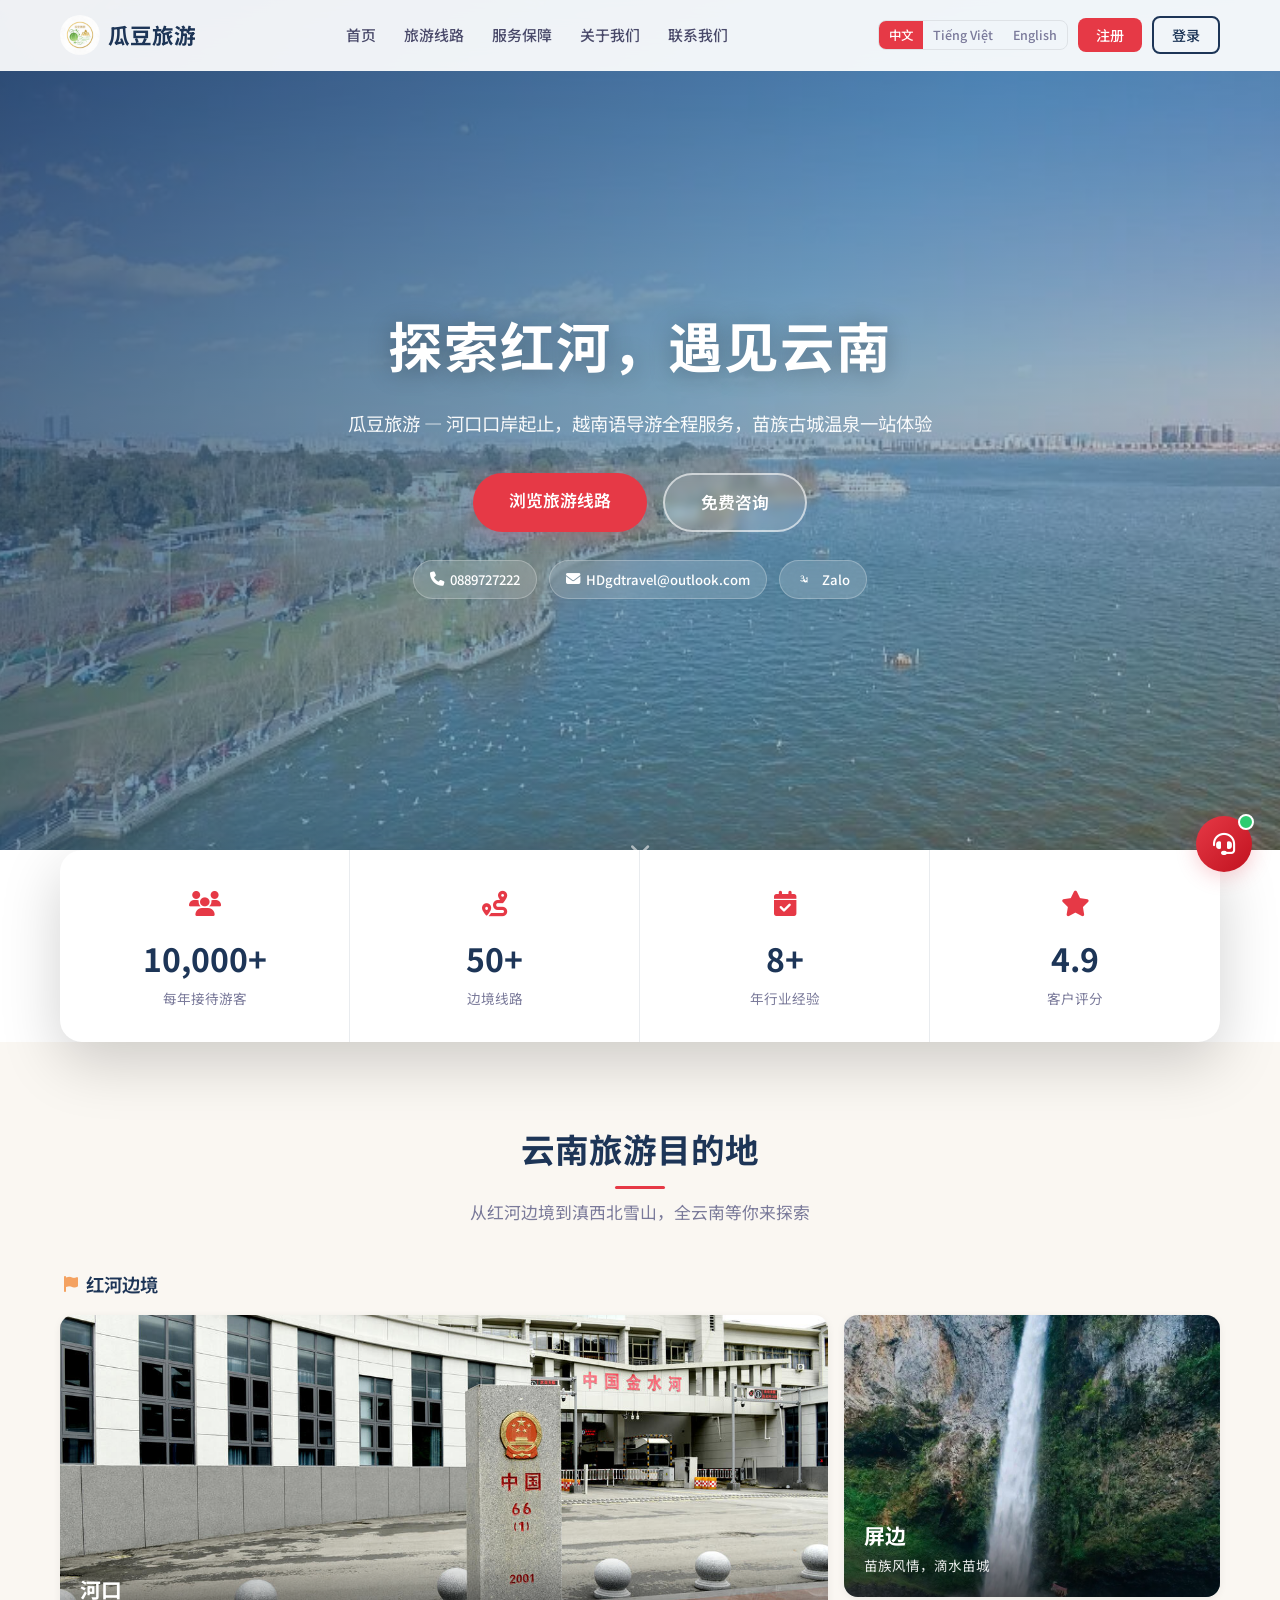
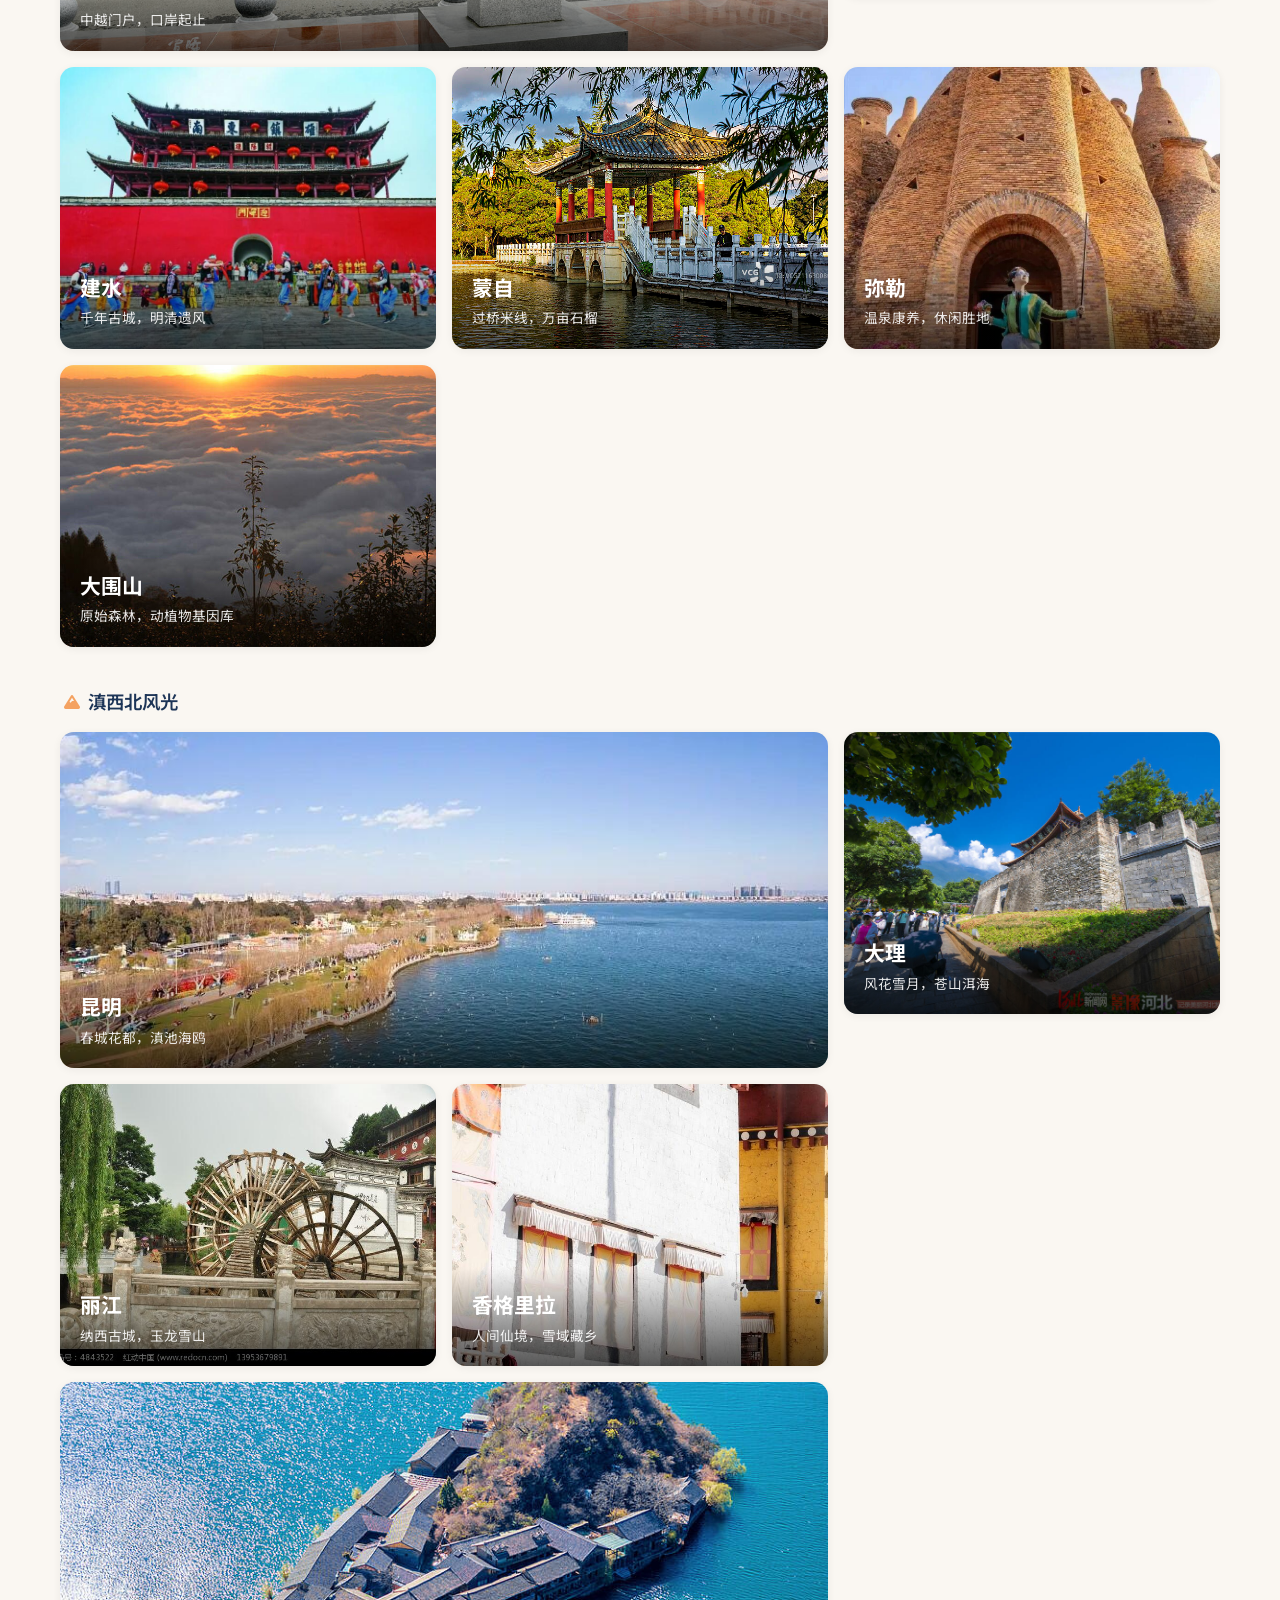
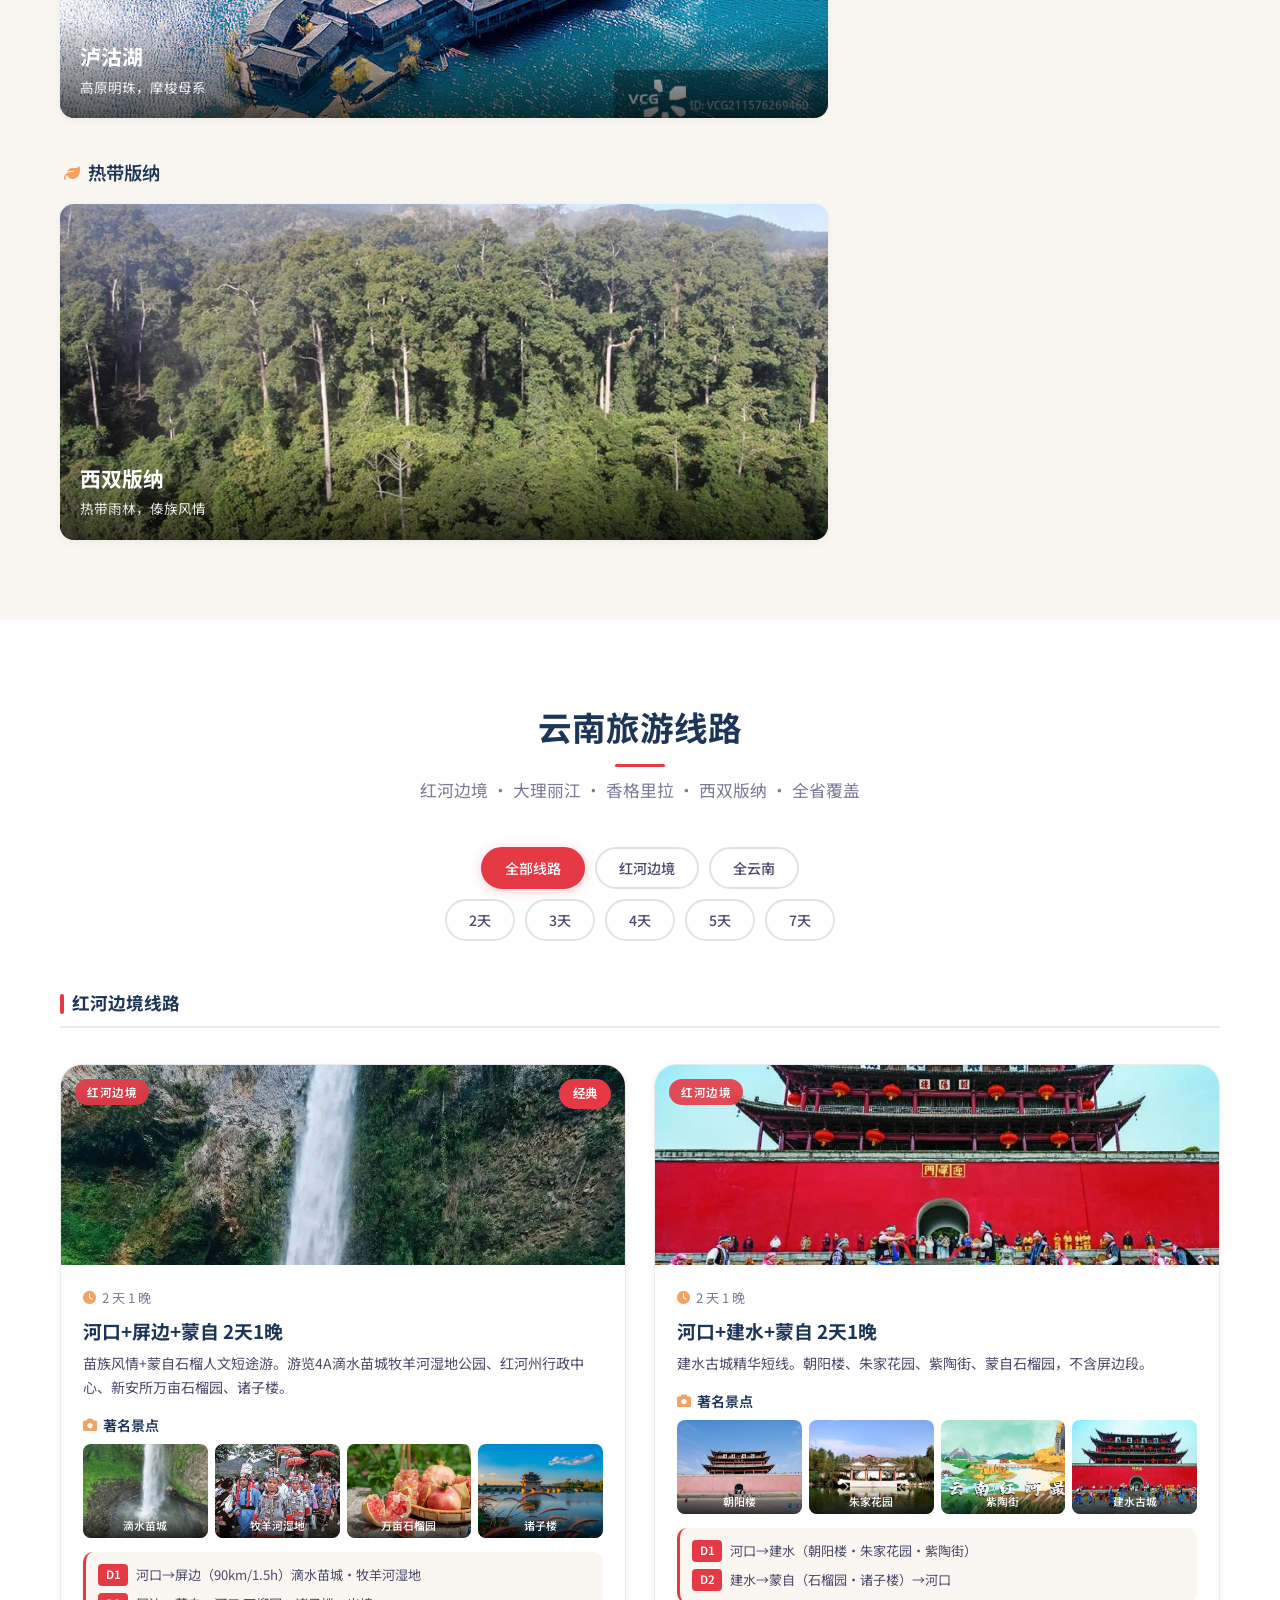
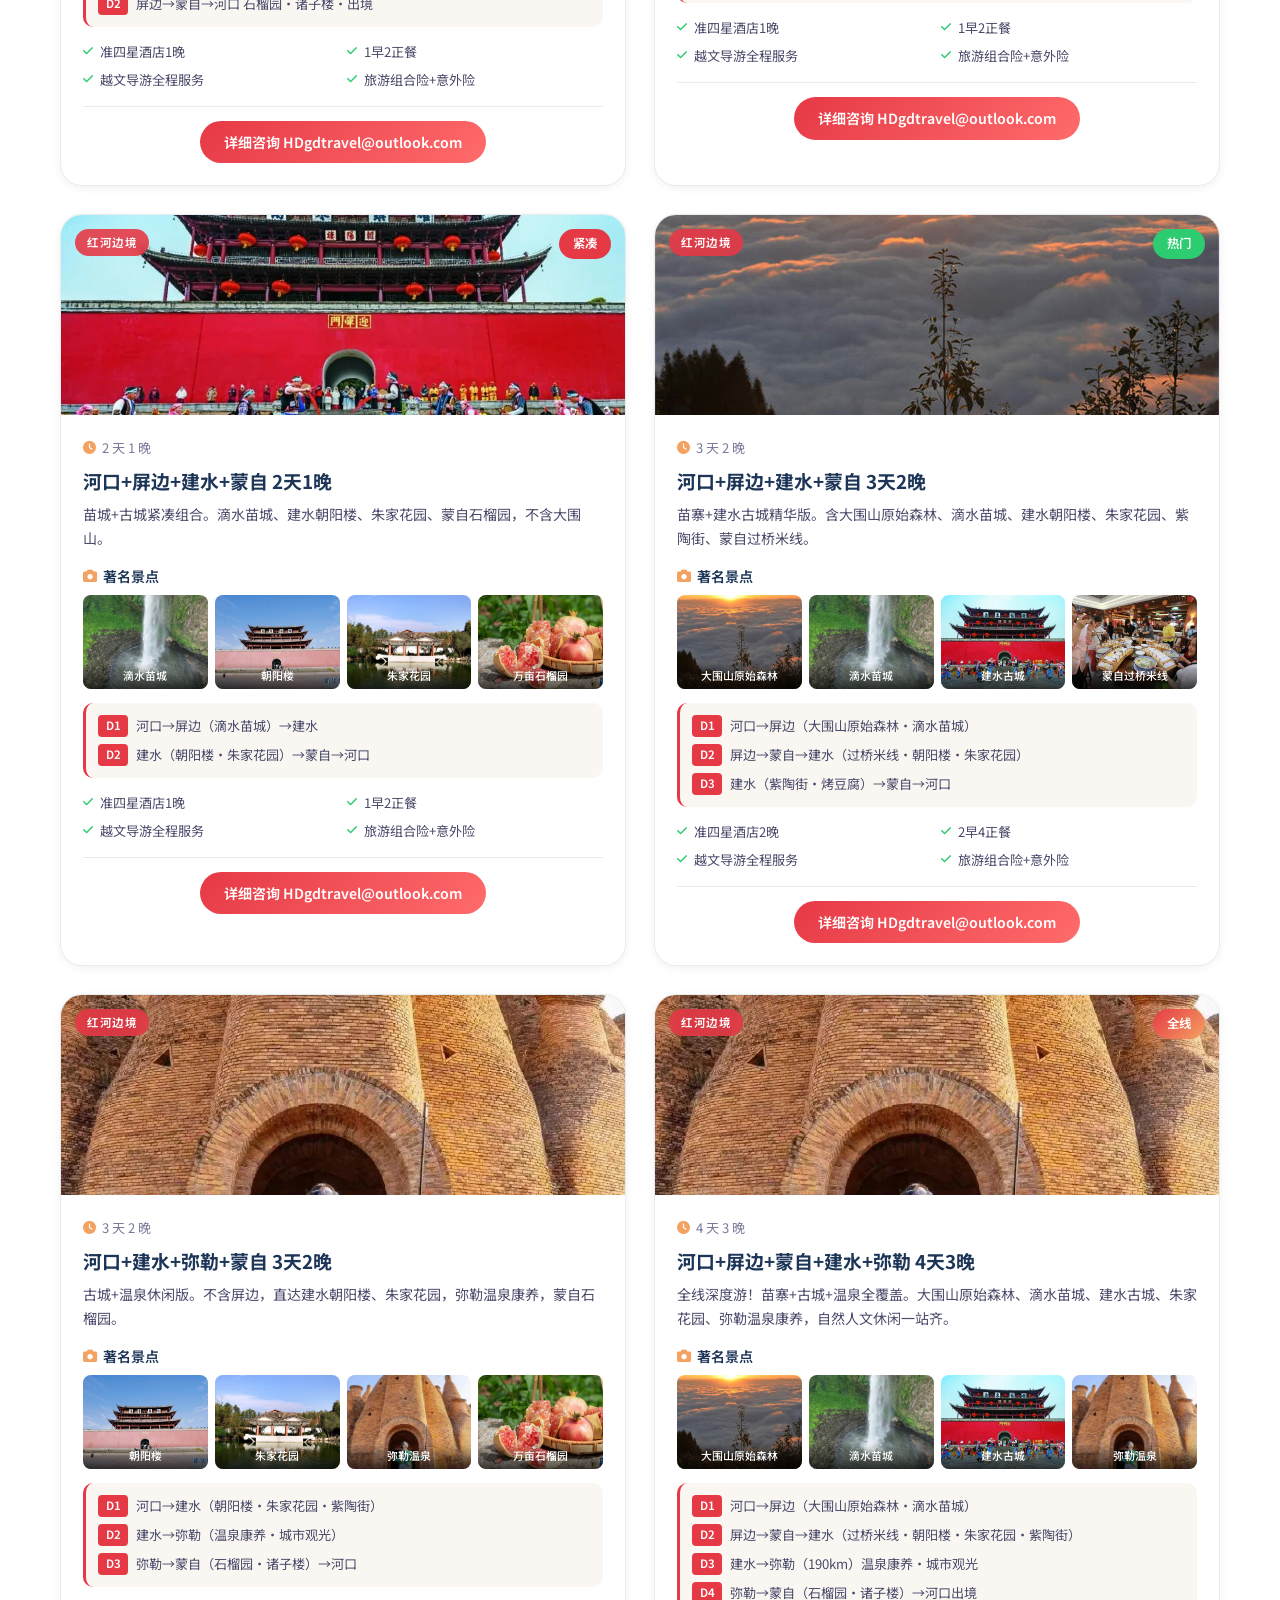
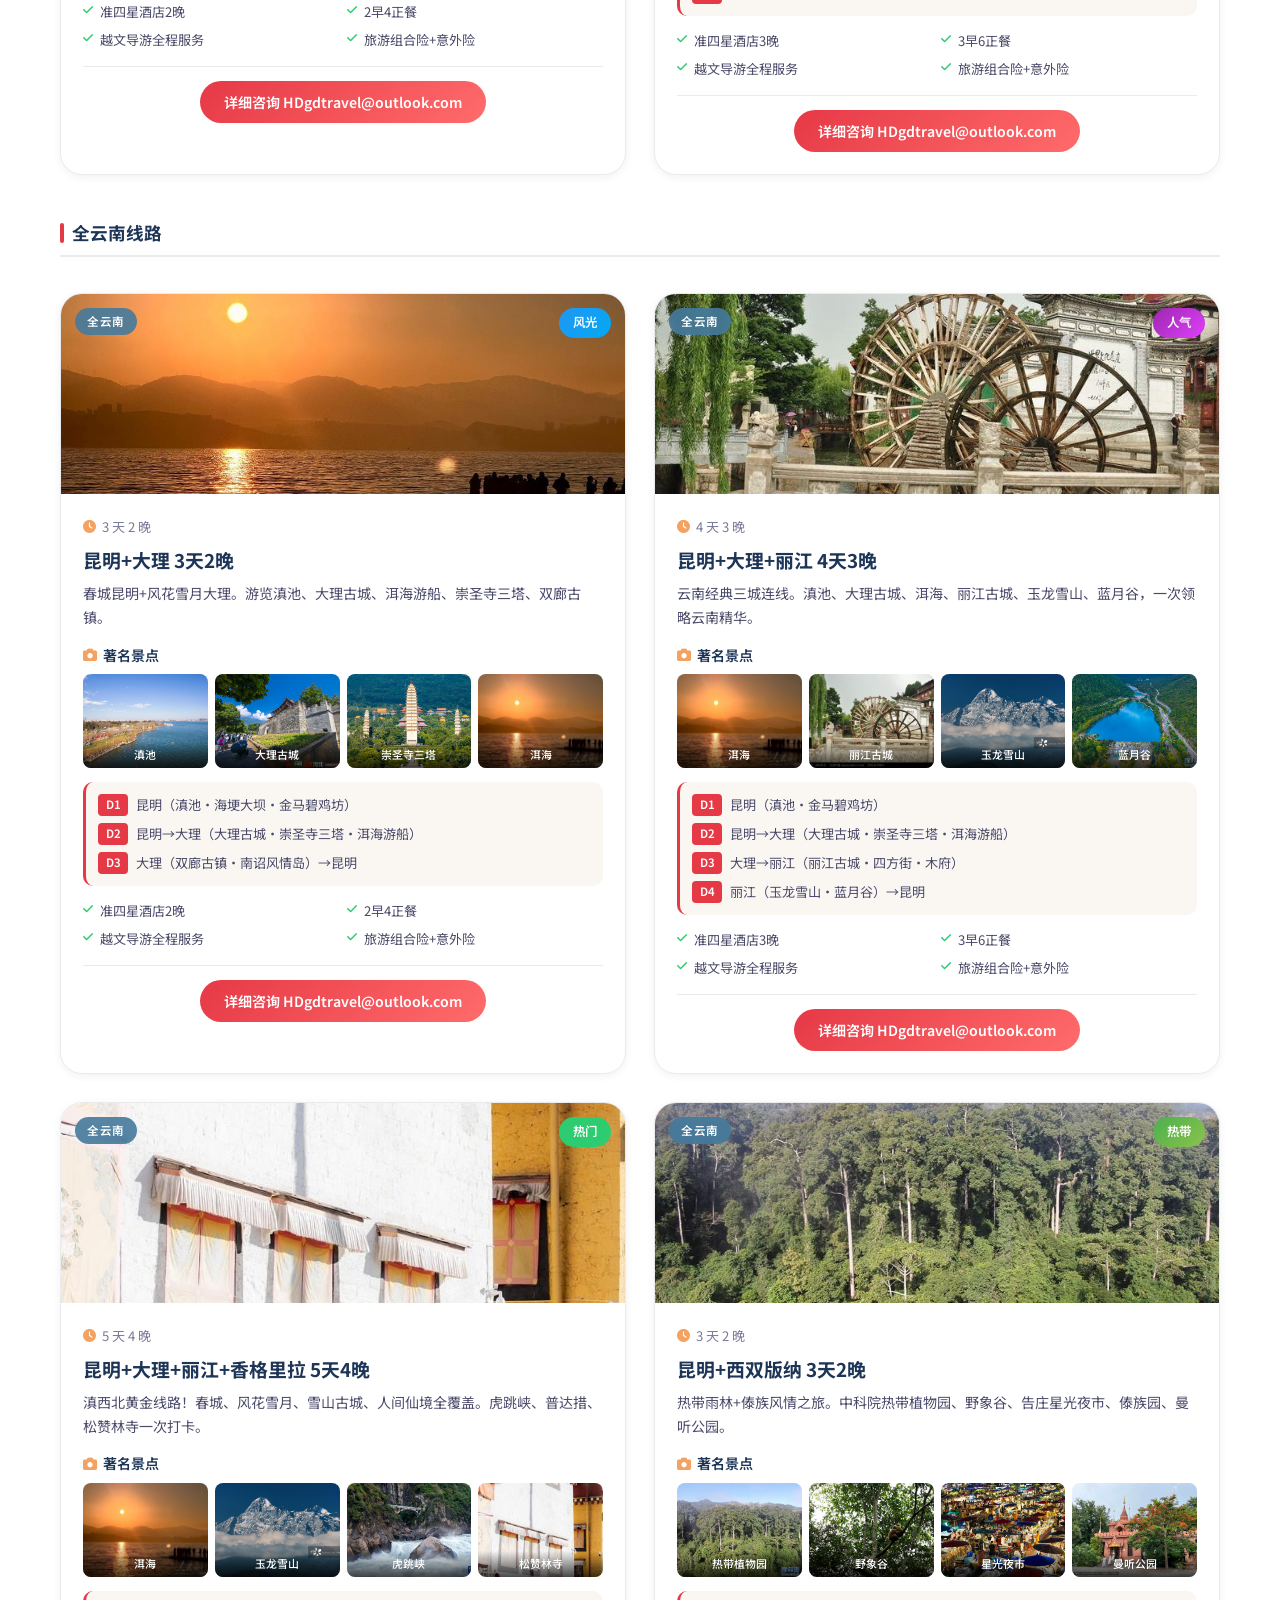
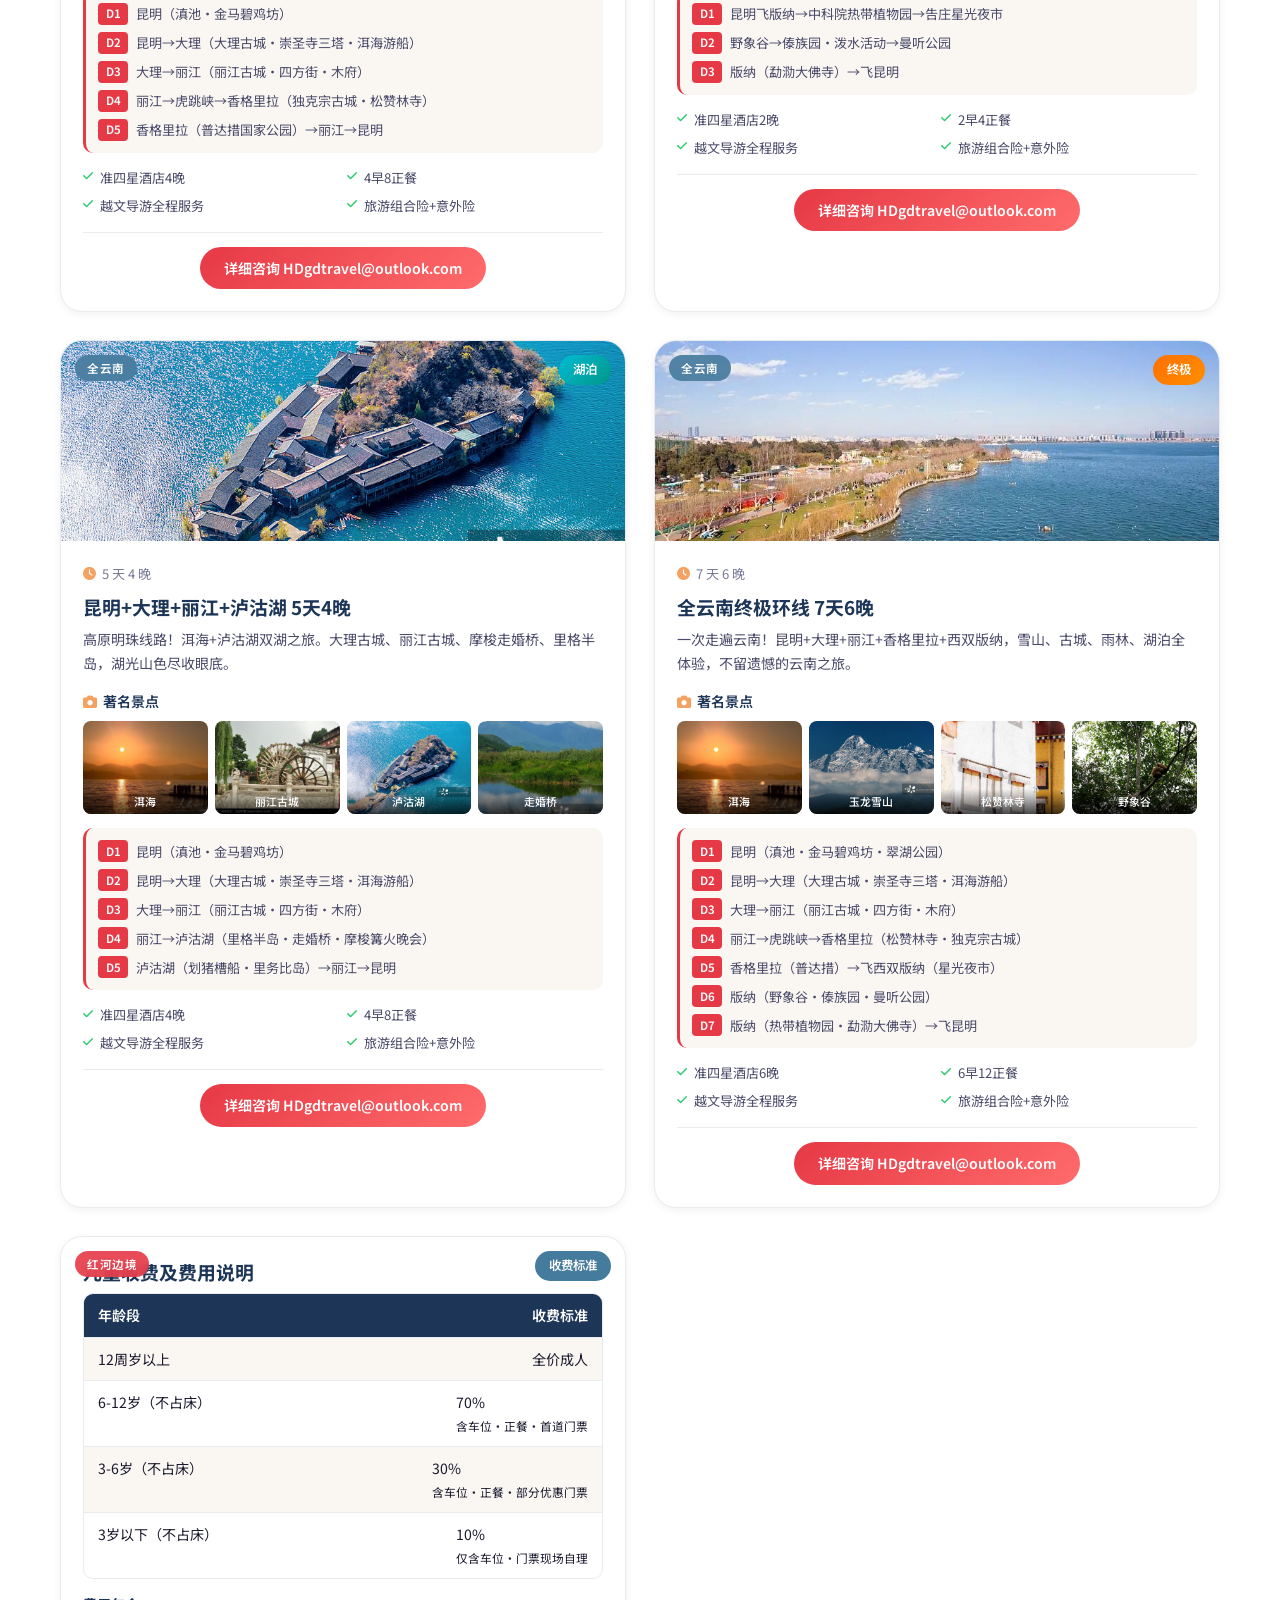
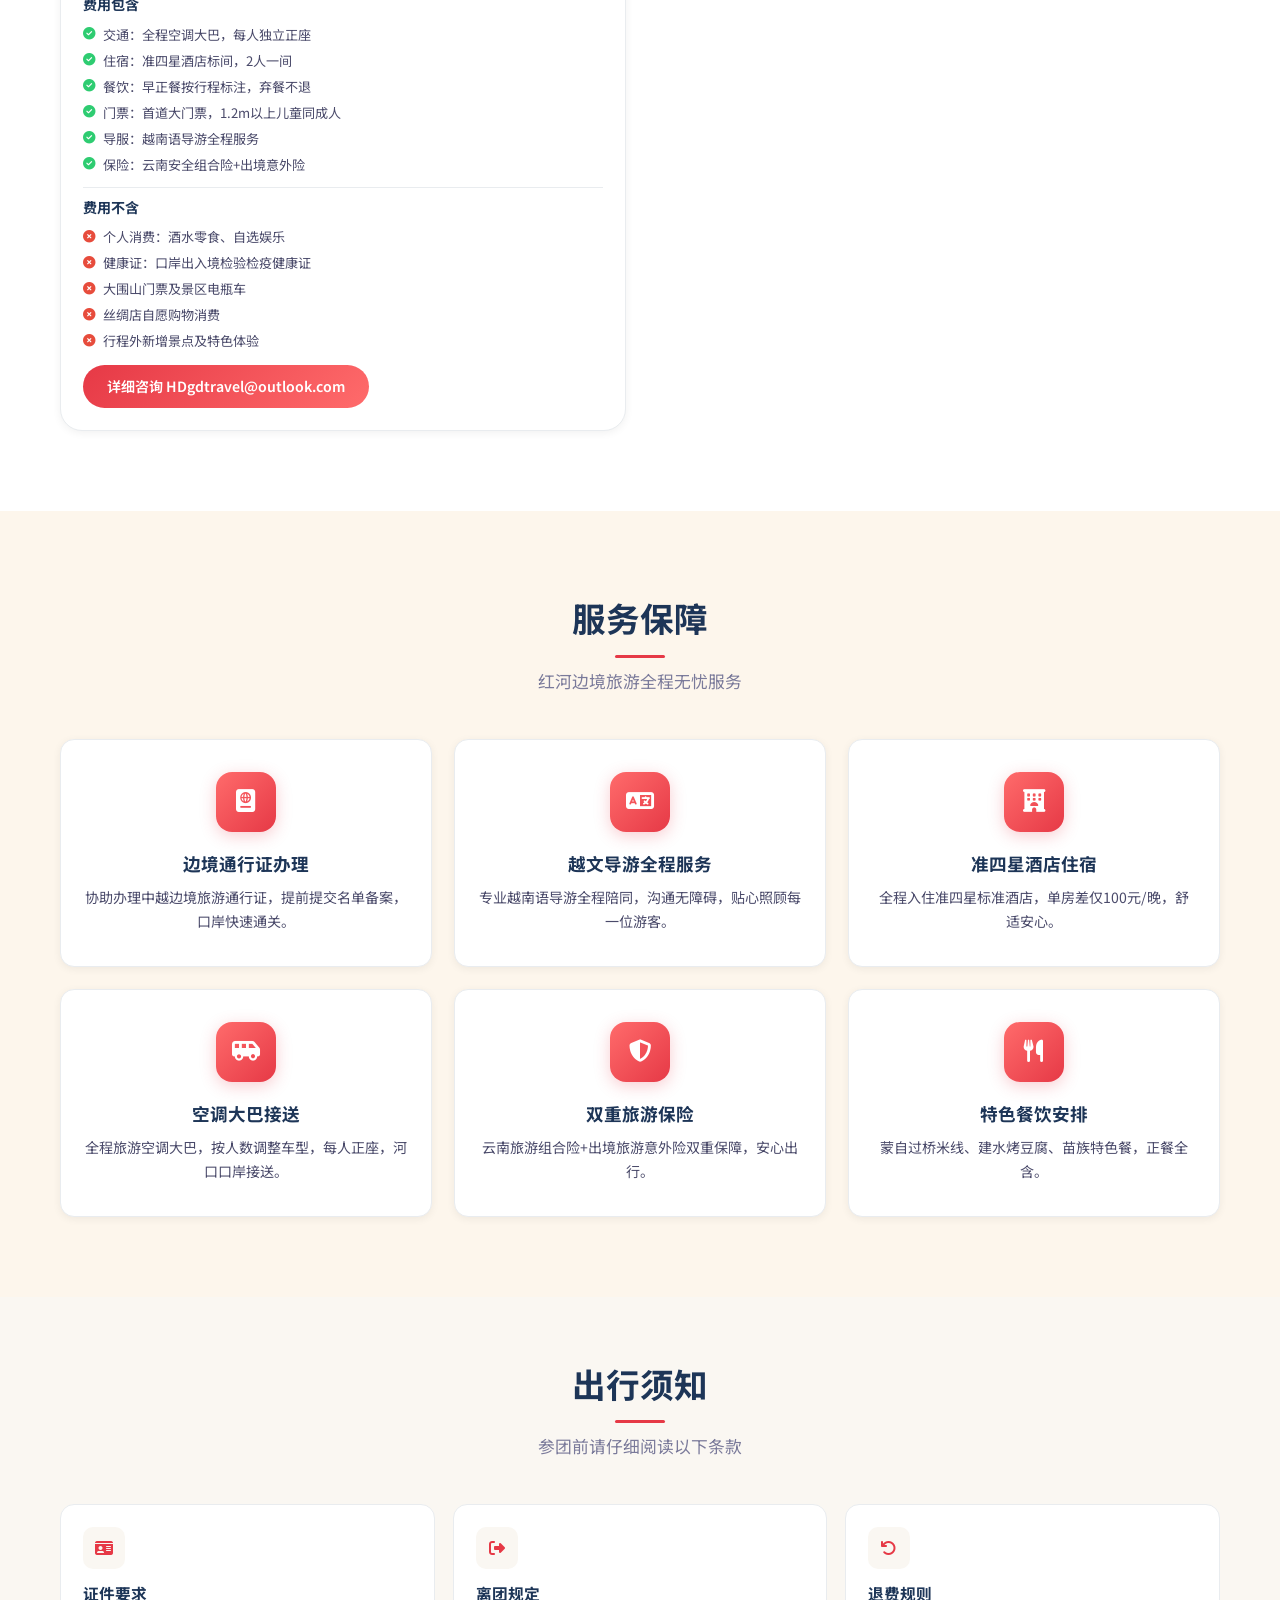
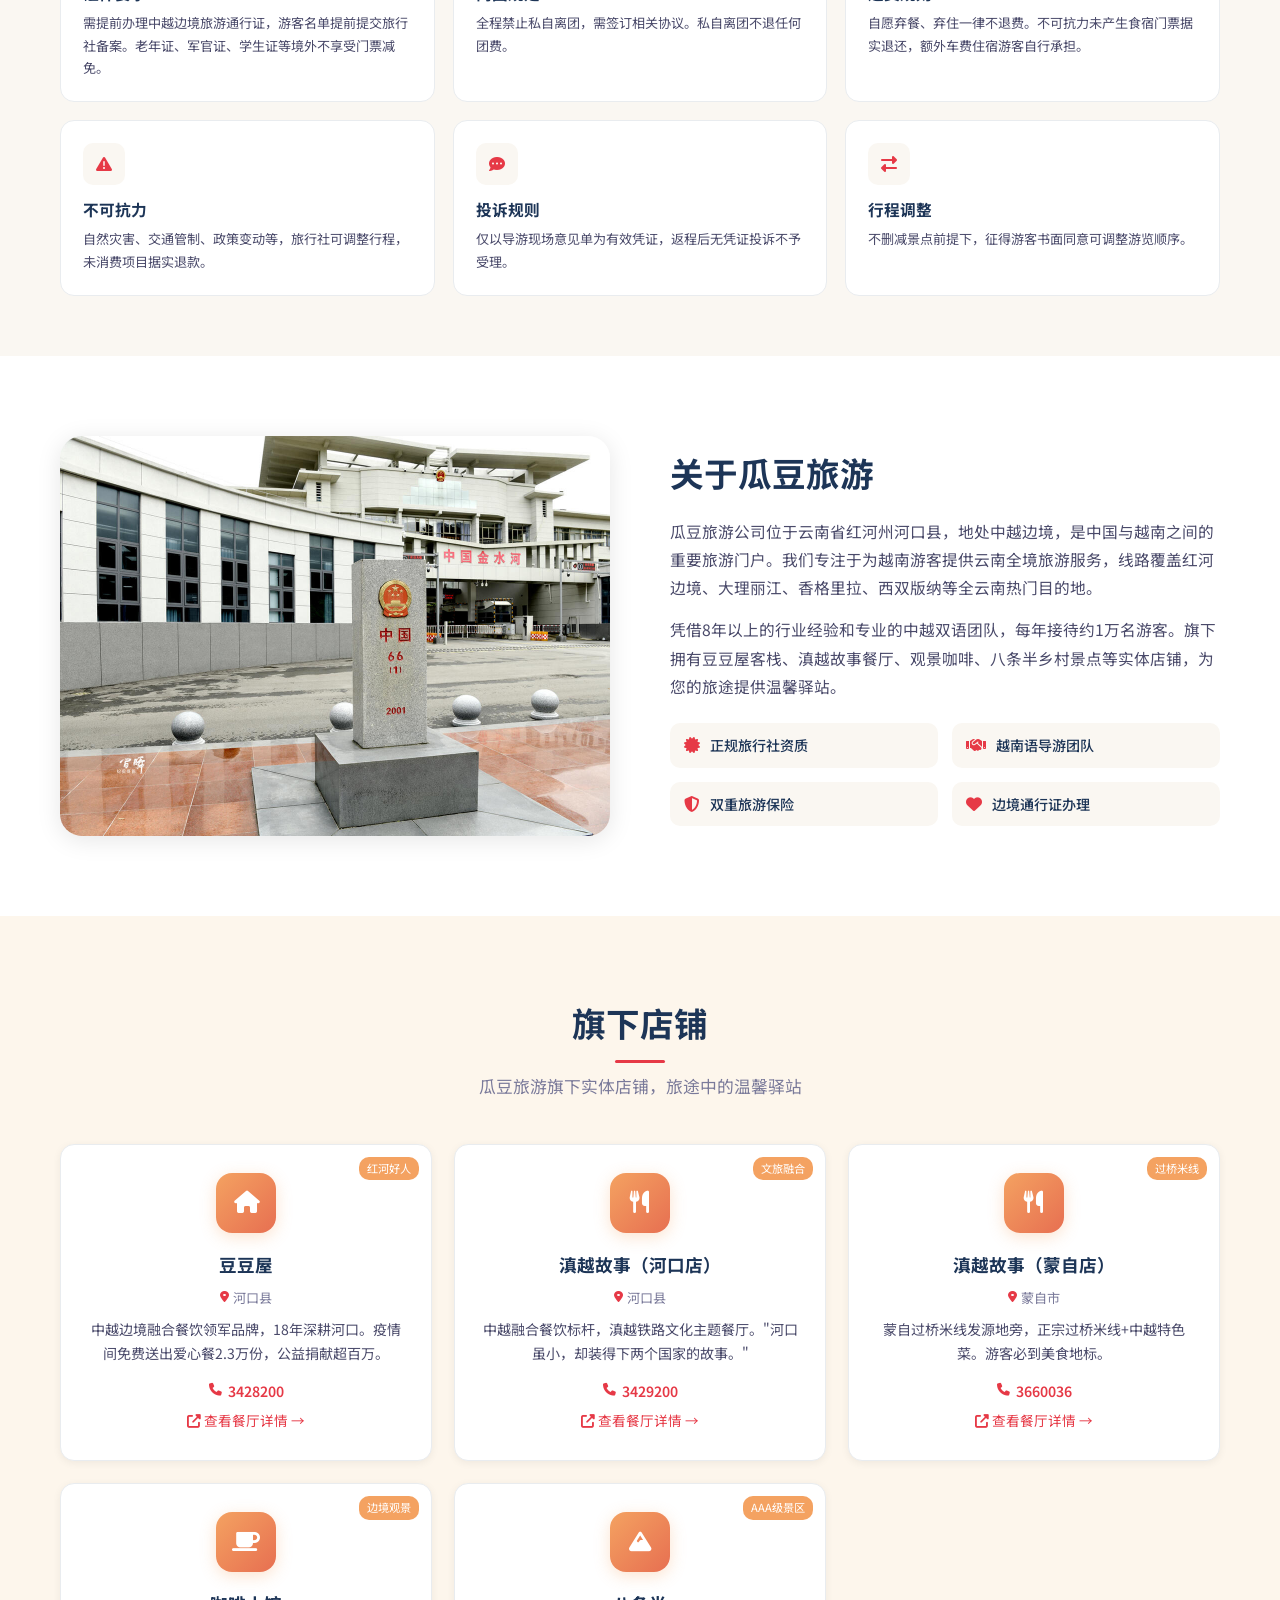
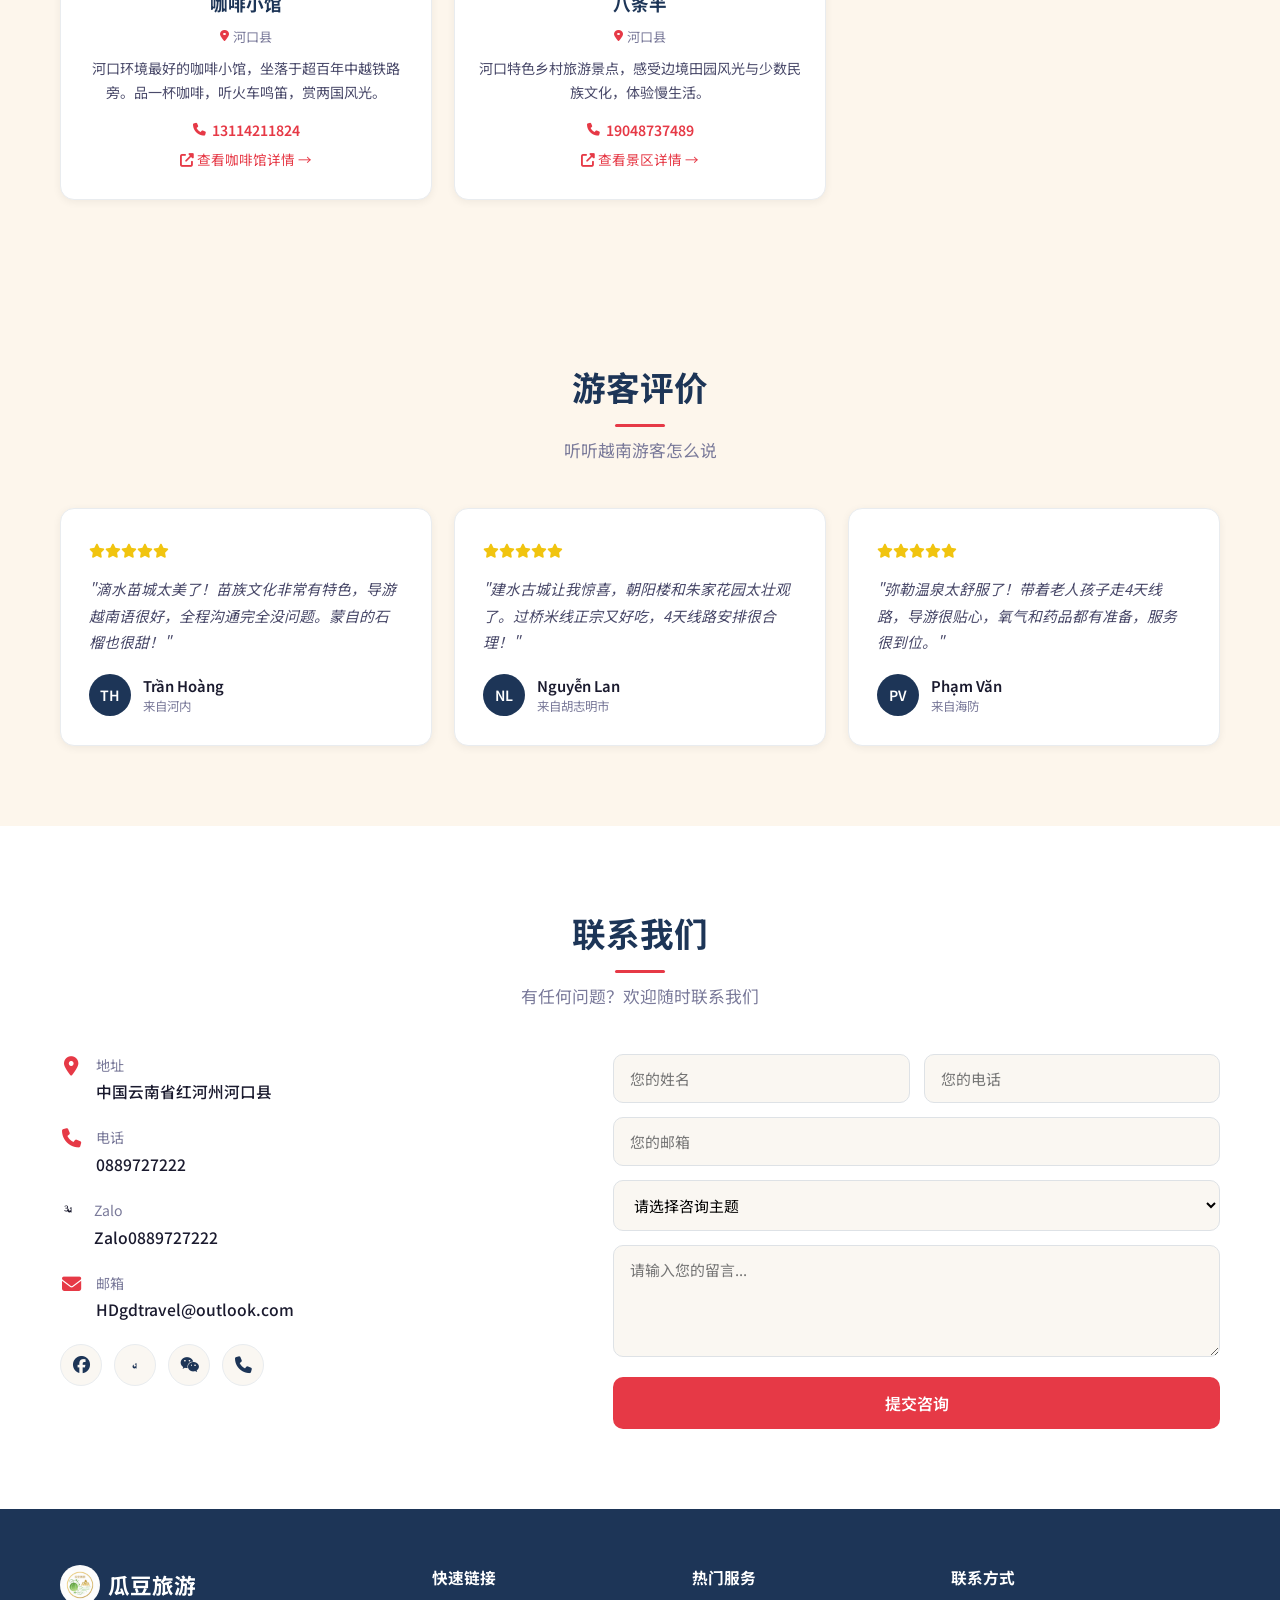
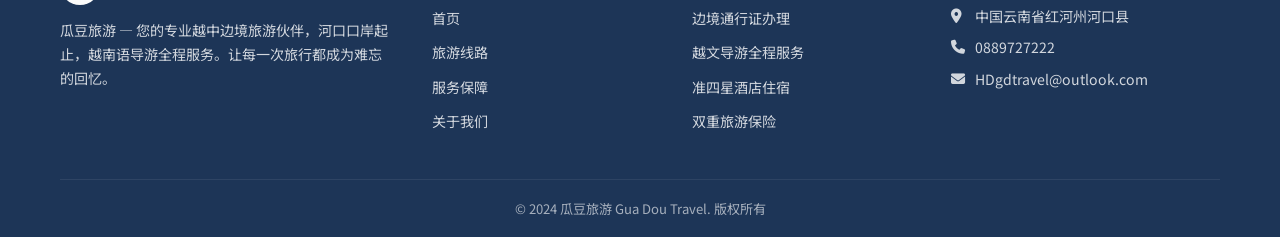
==== commit 7804ba7f: "优化图片加载速度：压缩图片14MB→7.9MB，添加懒加载" ====
--- a/index.html
+++ b/index.html
@@ -13,7 +13,7 @@
     <nav class="navbar" id="navbar">
         <div class="nav-container">
             <a href="#" class="logo">
-                <img src="logo.jpg" alt="瓜豆旅游" class="logo-img">
+                <img loading="lazy" src="logo.jpg" alt="瓜豆旅游" class="logo-img">
                 <span class="logo-text" data-i18n="company_name">瓜豆旅游</span>
             </a>
             <ul class="nav-links" id="navLinks">
@@ -115,42 +115,42 @@
                 <h3 class="dest-category-title"><i class="fas fa-flag"></i> <span data-i18n="dest_cat_border">红河边境</span></h3>
                 <div class="dest-grid dest-grid-border">
                     <div class="dest-card dest-large">
-                        <img src="images/hekou.jpg" alt="河口">
+                        <img loading="lazy" src="images/hekou.jpg" alt="河口">
                         <div class="dest-overlay">
                             <h3 data-i18n="dest_hekou">河口</h3>
                             <p data-i18n="dest_hekou_desc">中越门户，口岸起止</p>
                         </div>
                     </div>
                     <div class="dest-card">
-                        <img src="images/pingbian.jpg" alt="屏边">
+                        <img loading="lazy" src="images/pingbian.jpg" alt="屏边">
                         <div class="dest-overlay">
                             <h3 data-i18n="dest_pingbian">屏边</h3>
                             <p data-i18n="dest_pingbian_desc">苗族风情，滴水苗城</p>
                         </div>
                     </div>
                     <div class="dest-card">
-                        <img src="images/jianshui.jpg" alt="建水">
+                        <img loading="lazy" src="images/jianshui.jpg" alt="建水">
                         <div class="dest-overlay">
                             <h3 data-i18n="dest_jianshui">建水</h3>
                             <p data-i18n="dest_jianshui_desc">千年古城，明清遗风</p>
                         </div>
                     </div>
                     <div class="dest-card">
-                        <img src="images/mengzi.jpg" alt="蒙自">
+                        <img loading="lazy" src="images/mengzi.jpg" alt="蒙自">
                         <div class="dest-overlay">
                             <h3 data-i18n="dest_mengzi">蒙自</h3>
                             <p data-i18n="dest_mengzi_desc">过桥米线，万亩石榴</p>
                         </div>
                     </div>
                     <div class="dest-card">
-                        <img src="images/mile.jpg" alt="弥勒">
+                        <img loading="lazy" src="images/mile.jpg" alt="弥勒">
                         <div class="dest-overlay">
                             <h3 data-i18n="dest_mile">弥勒</h3>
                             <p data-i18n="dest_mile_desc">温泉康养，休闲胜地</p>
                         </div>
                     </div>
                     <div class="dest-card">
-                        <img src="images/daweishan.jpg" alt="大围山">
+                        <img loading="lazy" src="images/daweishan.jpg" alt="大围山">
                         <div class="dest-overlay">
                             <h3 data-i18n="dest_daweishan">大围山</h3>
                             <p data-i18n="dest_daweishan_desc">原始森林，动植物基因库</p>
@@ -164,35 +164,35 @@
                 <h3 class="dest-category-title"><i class="fas fa-mountain"></i> <span data-i18n="dest_cat_northwest">滇西北风光</span></h3>
                 <div class="dest-grid dest-grid-nw">
                     <div class="dest-card dest-large">
-                        <img src="images/dianchi.jpg" alt="昆明">
+                        <img loading="lazy" src="images/dianchi.jpg" alt="昆明">
                         <div class="dest-overlay">
                             <h3 data-i18n="dest_kunming">昆明</h3>
                             <p data-i18n="dest_kunming_desc">春城花都，滇池海鸥</p>
                         </div>
                     </div>
                     <div class="dest-card">
-                        <img src="images/dali_oldtown.jpg" alt="大理">
+                        <img loading="lazy" src="images/dali_oldtown.jpg" alt="大理">
                         <div class="dest-overlay">
                             <h3 data-i18n="dest_dali">大理</h3>
                             <p data-i18n="dest_dali_desc">风花雪月，苍山洱海</p>
                         </div>
                     </div>
                     <div class="dest-card">
-                        <img src="images/lijiang.jpg" alt="丽江">
+                        <img loading="lazy" src="images/lijiang.jpg" alt="丽江">
                         <div class="dest-overlay">
                             <h3 data-i18n="dest_lijang">丽江</h3>
                             <p data-i18n="dest_lijang_desc">纳西古城，玉龙雪山</p>
                         </div>
                     </div>
                     <div class="dest-card">
-                        <img src="images/songzanlin.jpg" alt="香格里拉">
+                        <img loading="lazy" src="images/songzanlin.jpg" alt="香格里拉">
                         <div class="dest-overlay">
                             <h3 data-i18n="dest_shangrila">香格里拉</h3>
                             <p data-i18n="dest_shangrila_desc">人间仙境，雪域藏乡</p>
                         </div>
                     </div>
                     <div class="dest-card dest-large">
-                        <img src="images/luguhu.jpg" alt="泸沽湖">
+                        <img loading="lazy" src="images/luguhu.jpg" alt="泸沽湖">
                         <div class="dest-overlay">
                             <h3 data-i18n="dest_lugu">泸沽湖</h3>
                             <p data-i18n="dest_lugu_desc">高原明珠，摩梭母系</p>
@@ -206,7 +206,7 @@
                 <h3 class="dest-category-title"><i class="fas fa-leaf"></i> <span data-i18n="dest_cat_tropical">热带版纳</span></h3>
                 <div class="dest-grid dest-grid-tropical">
                     <div class="dest-card dest-large">
-                        <img src="images/banna.jpg" alt="西双版纳">
+                        <img loading="lazy" src="images/banna.jpg" alt="西双版纳">
                         <div class="dest-overlay">
                             <h3 data-i18n="dest_banna">西双版纳</h3>
                             <p data-i18n="dest_banna_desc">热带雨林，傣族风情</p>
@@ -251,7 +251,7 @@
                     <div class="package-region-tag region-border">红河边境</div>
                     <div class="package-badge" data-i18n="badge_classic">经典</div>
                     <div class="package-img">
-                        <img src="images/pingbian.jpg" alt="屏边苗城">
+                        <img loading="lazy" src="images/pingbian.jpg" alt="屏边苗城">
                     </div>
                     <div class="package-body">
                         <div class="package-duration"><i class="fas fa-clock"></i><span>2 <span data-i18n="days">天</span> 1 <span data-i18n="nights">晚</span></span></div>
@@ -260,10 +260,10 @@
                         <div class="landmarks-section">
                             <div class="landmarks-title"><i class="fas fa-camera"></i> <span data-i18n="landmarks_label">著名景点</span></div>
                             <div class="landmarks-grid">
-                                <div class="landmark-item" onclick="openLightbox(this)"><img src="images/dishui.jpg" alt="滴水苗城"><span class="landmark-name" data-i18n="lm_miaocity">滴水苗城</span></div>
-                                <div class="landmark-item" onclick="openLightbox(this)"><img src="images/muyang.jpg" alt="牧羊河湿地"><span class="landmark-name" data-i18n="lm_muyang">牧羊河湿地</span></div>
-                                <div class="landmark-item" onclick="openLightbox(this)"><img src="images/pomegranate.jpg" alt="万亩石榴园"><span class="landmark-name" data-i18n="lm_pomegranate">万亩石榴园</span></div>
-                                <div class="landmark-item" onclick="openLightbox(this)"><img src="images/zhuzi.jpg" alt="诸子楼"><span class="landmark-name" data-i18n="lm_zhuzi">诸子楼</span></div>
+                                <div class="landmark-item" onclick="openLightbox(this)"><img loading="lazy" src="images/dishui.jpg" alt="滴水苗城"><span class="landmark-name" data-i18n="lm_miaocity">滴水苗城</span></div>
+                                <div class="landmark-item" onclick="openLightbox(this)"><img loading="lazy" src="images/muyang.jpg" alt="牧羊河湿地"><span class="landmark-name" data-i18n="lm_muyang">牧羊河湿地</span></div>
+                                <div class="landmark-item" onclick="openLightbox(this)"><img loading="lazy" src="images/pomegranate.jpg" alt="万亩石榴园"><span class="landmark-name" data-i18n="lm_pomegranate">万亩石榴园</span></div>
+                                <div class="landmark-item" onclick="openLightbox(this)"><img loading="lazy" src="images/zhuzi.jpg" alt="诸子楼"><span class="landmark-name" data-i18n="lm_zhuzi">诸子楼</span></div>
                             </div>
                         </div>
                         <div class="itinerary-mini">
@@ -283,16 +283,16 @@
                 <!-- Route 2: 河口+建水+蒙自 2天1晚 -->
                 <div class="package-card" data-days="2d" data-region="border">
                     <div class="package-region-tag region-border">红河边境</div>
-                    <div class="package-img"><img src="images/jianshui.jpg" alt="建水古城"></div>
+                    <div class="package-img"><img loading="lazy" src="images/jianshui.jpg" alt="建水古城"></div>
                     <div class="package-body">
                         <div class="package-duration"><i class="fas fa-clock"></i><span>2 <span data-i18n="days">天</span> 1 <span data-i18n="nights">晚</span></span></div>
                         <h3 data-i18n="r2_title">河口+建水+蒙自 2天1晚</h3>
                         <p data-i18n="r2_desc">建水古城精华短线。朝阳楼、朱家花园、紫陶街、蒙自石榴园，不含屏边段。</p>
                         <div class="landmarks-section"><div class="landmarks-title"><i class="fas fa-camera"></i> <span data-i18n="landmarks_label">著名景点</span></div><div class="landmarks-grid">
-                            <div class="landmark-item" onclick="openLightbox(this)"><img src="images/chaoyang.jpg" alt="朝阳楼"><span class="landmark-name" data-i18n="lm_chaoyang">朝阳楼</span></div>
-                            <div class="landmark-item" onclick="openLightbox(this)"><img src="images/zhujia.jpg" alt="朱家花园"><span class="landmark-name" data-i18n="lm_zhugarden">朱家花园</span></div>
-                            <div class="landmark-item" onclick="openLightbox(this)"><img src="images/zitao.jpg" alt="紫陶街"><span class="landmark-name" data-i18n="lm_purplepottery">紫陶街</span></div>
-                            <div class="landmark-item" onclick="openLightbox(this)"><img src="images/jianshui.jpg" alt="建水古城"><span class="landmark-name" data-i18n="lm_jianshui">建水古城</span></div>
+                            <div class="landmark-item" onclick="openLightbox(this)"><img loading="lazy" src="images/chaoyang.jpg" alt="朝阳楼"><span class="landmark-name" data-i18n="lm_chaoyang">朝阳楼</span></div>
+                            <div class="landmark-item" onclick="openLightbox(this)"><img loading="lazy" src="images/zhujia.jpg" alt="朱家花园"><span class="landmark-name" data-i18n="lm_zhugarden">朱家花园</span></div>
+                            <div class="landmark-item" onclick="openLightbox(this)"><img loading="lazy" src="images/zitao.jpg" alt="紫陶街"><span class="landmark-name" data-i18n="lm_purplepottery">紫陶街</span></div>
+                            <div class="landmark-item" onclick="openLightbox(this)"><img loading="lazy" src="images/jianshui.jpg" alt="建水古城"><span class="landmark-name" data-i18n="lm_jianshui">建水古城</span></div>
                         </div></div>
                         <div class="itinerary-mini">
                             <div class="day-tag"><span>D1</span> <span data-i18n="r2_d1">河口→建水（朝阳楼·朱家花园·紫陶街）</span></div>
@@ -307,16 +307,16 @@
                 <div class="package-card" data-days="2d" data-region="border">
                     <div class="package-region-tag region-border">红河边境</div>
                     <div class="package-badge" data-i18n="badge_compact">紧凑</div>
-                    <div class="package-img"><img src="images/jianshui.jpg" alt="苗城+古城"></div>
+                    <div class="package-img"><img loading="lazy" src="images/jianshui.jpg" alt="苗城+古城"></div>
                     <div class="package-body">
                         <div class="package-duration"><i class="fas fa-clock"></i><span>2 <span data-i18n="days">天</span> 1 <span data-i18n="nights">晚</span></span></div>
                         <h3 data-i18n="r3_title">河口+屏边+建水+蒙自 2天1晚</h3>
                         <p data-i18n="r3_desc">苗城+古城紧凑组合。滴水苗城、建水朝阳楼、朱家花园、蒙自石榴园，不含大围山。</p>
                         <div class="landmarks-section"><div class="landmarks-title"><i class="fas fa-camera"></i> <span data-i18n="landmarks_label">著名景点</span></div><div class="landmarks-grid">
-                            <div class="landmark-item" onclick="openLightbox(this)"><img src="images/dishui.jpg" alt="滴水苗城"><span class="landmark-name" data-i18n="lm_miaocity">滴水苗城</span></div>
-                            <div class="landmark-item" onclick="openLightbox(this)"><img src="images/chaoyang.jpg" alt="朝阳楼"><span class="landmark-name" data-i18n="lm_chaoyang">朝阳楼</span></div>
-                            <div class="landmark-item" onclick="openLightbox(this)"><img src="images/zhujia.jpg" alt="朱家花园"><span class="landmark-name" data-i18n="lm_zhugarden">朱家花园</span></div>
-                            <div class="landmark-item" onclick="openLightbox(this)"><img src="images/pomegranate.jpg" alt="万亩石榴园"><span class="landmark-name" data-i18n="lm_pomegranate">万亩石榴园</span></div>
+                            <div class="landmark-item" onclick="openLightbox(this)"><img loading="lazy" src="images/dishui.jpg" alt="滴水苗城"><span class="landmark-name" data-i18n="lm_miaocity">滴水苗城</span></div>
+                            <div class="landmark-item" onclick="openLightbox(this)"><img loading="lazy" src="images/chaoyang.jpg" alt="朝阳楼"><span class="landmark-name" data-i18n="lm_chaoyang">朝阳楼</span></div>
+                            <div class="landmark-item" onclick="openLightbox(this)"><img loading="lazy" src="images/zhujia.jpg" alt="朱家花园"><span class="landmark-name" data-i18n="lm_zhugarden">朱家花园</span></div>
+                            <div class="landmark-item" onclick="openLightbox(this)"><img loading="lazy" src="images/pomegranate.jpg" alt="万亩石榴园"><span class="landmark-name" data-i18n="lm_pomegranate">万亩石榴园</span></div>
                         </div></div>
                         <div class="itinerary-mini"><div class="day-tag"><span>D1</span> <span data-i18n="r3_d1">河口→屏边（滴水苗城）→建水</span></div><div class="day-tag"><span>D2</span> <span data-i18n="r3_d2">建水（朝阳楼·朱家花园）→蒙自→河口</span></div></div>
                         <ul class="package-includes"><li><i class="fas fa-check"></i> <span data-i18n="inc_hotel">准四星酒店1晚</span></li><li><i class="fas fa-check"></i> <span data-i18n="inc_1b2m">1早2正餐</span></li><li><i class="fas fa-check"></i> <span data-i18n="inc_guide">越文导游全程服务</span></li><li><i class="fas fa-check"></i> <span data-i18n="inc_insurance">旅游组合险+意外险</span></li></ul>
@@ -328,16 +328,16 @@
                 <div class="package-card featured" data-days="3d" data-region="border">
                     <div class="package-region-tag region-border">红河边境</div>
                     <div class="package-badge green" data-i18n="badge_hot">热门</div>
-                    <div class="package-img"><img src="images/daweishan.jpg" alt="大围山+建水"></div>
+                    <div class="package-img"><img loading="lazy" src="images/daweishan.jpg" alt="大围山+建水"></div>
                     <div class="package-body">
                         <div class="package-duration"><i class="fas fa-clock"></i><span>3 <span data-i18n="days">天</span> 2 <span data-i18n="nights">晚</span></span></div>
                         <h3 data-i18n="r4_title">河口+屏边+建水+蒙自 3天2晚</h3>
                         <p data-i18n="r4_desc">苗寨+建水古城精华版。含大围山原始森林、滴水苗城、建水朝阳楼、朱家花园、紫陶街、蒙自过桥米线。</p>
                         <div class="landmarks-section"><div class="landmarks-title"><i class="fas fa-camera"></i> <span data-i18n="landmarks_label">著名景点</span></div><div class="landmarks-grid">
-                            <div class="landmark-item" onclick="openLightbox(this)"><img src="images/daweishan.jpg" alt="大围山"><span class="landmark-name" data-i18n="lm_daweishan">大围山原始森林</span></div>
-                            <div class="landmark-item" onclick="openLightbox(this)"><img src="images/dishui.jpg" alt="滴水苗城"><span class="landmark-name" data-i18n="lm_miaocity">滴水苗城</span></div>
-                            <div class="landmark-item" onclick="openLightbox(this)"><img src="images/jianshui.jpg" alt="建水古城"><span class="landmark-name" data-i18n="lm_jianshui">建水古城</span></div>
-                            <div class="landmark-item" onclick="openLightbox(this)"><img src="images/bridge_noodles.jpg" alt="过桥米线"><span class="landmark-name" data-i18n="lm_bridgenoodles">蒙自过桥米线</span></div>
+                            <div class="landmark-item" onclick="openLightbox(this)"><img loading="lazy" src="images/daweishan.jpg" alt="大围山"><span class="landmark-name" data-i18n="lm_daweishan">大围山原始森林</span></div>
+                            <div class="landmark-item" onclick="openLightbox(this)"><img loading="lazy" src="images/dishui.jpg" alt="滴水苗城"><span class="landmark-name" data-i18n="lm_miaocity">滴水苗城</span></div>
+                            <div class="landmark-item" onclick="openLightbox(this)"><img loading="lazy" src="images/jianshui.jpg" alt="建水古城"><span class="landmark-name" data-i18n="lm_jianshui">建水古城</span></div>
+                            <div class="landmark-item" onclick="openLightbox(this)"><img loading="lazy" src="images/bridge_noodles.jpg" alt="过桥米线"><span class="landmark-name" data-i18n="lm_bridgenoodles">蒙自过桥米线</span></div>
                         </div></div>
                         <div class="itinerary-mini"><div class="day-tag"><span>D1</span> <span data-i18n="r4_d1">河口→屏边（大围山原始森林·滴水苗城）</span></div><div class="day-tag"><span>D2</span> <span data-i18n="r4_d2">屏边→蒙自→建水（过桥米线·朝阳楼·朱家花园）</span></div><div class="day-tag"><span>D3</span> <span data-i18n="r4_d3">建水（紫陶街·烤豆腐）→蒙自→河口</span></div></div>
                         <ul class="package-includes"><li><i class="fas fa-check"></i> <span data-i18n="inc_hotel2">准四星酒店2晚</span></li><li><i class="fas fa-check"></i> <span data-i18n="inc_2b4m">2早4正餐</span></li><li><i class="fas fa-check"></i> <span data-i18n="inc_guide">越文导游全程服务</span></li><li><i class="fas fa-check"></i> <span data-i18n="inc_insurance">旅游组合险+意外险</span></li></ul>
@@ -348,16 +348,16 @@
                 <!-- Route 5: 河口+建水+弥勒+蒙自 3天2晚 -->
                 <div class="package-card" data-days="3d" data-region="border">
                     <div class="package-region-tag region-border">红河边境</div>
-                    <div class="package-img"><img src="images/mile.jpg" alt="建水+弥勒"></div>
+                    <div class="package-img"><img loading="lazy" src="images/mile.jpg" alt="建水+弥勒"></div>
                     <div class="package-body">
                         <div class="package-duration"><i class="fas fa-clock"></i><span>3 <span data-i18n="days">天</span> 2 <span data-i18n="nights">晚</span></span></div>
                         <h3 data-i18n="r5_title">河口+建水+弥勒+蒙自 3天2晚</h3>
                         <p data-i18n="r5_desc">古城+温泉休闲版。不含屏边，直达建水朝阳楼、朱家花园，弥勒温泉康养，蒙自石榴园。</p>
                         <div class="landmarks-section"><div class="landmarks-title"><i class="fas fa-camera"></i> <span data-i18n="landmarks_label">著名景点</span></div><div class="landmarks-grid">
-                            <div class="landmark-item" onclick="openLightbox(this)"><img src="images/chaoyang.jpg" alt="朝阳楼"><span class="landmark-name" data-i18n="lm_chaoyang">朝阳楼</span></div>
-                            <div class="landmark-item" onclick="openLightbox(this)"><img src="images/zhujia.jpg" alt="朱家花园"><span class="landmark-name" data-i18n="lm_zhugarden">朱家花园</span></div>
-                            <div class="landmark-item" onclick="openLightbox(this)"><img src="images/mile.jpg" alt="弥勒温泉"><span class="landmark-name" data-i18n="lm_milespring">弥勒温泉</span></div>
-                            <div class="landmark-item" onclick="openLightbox(this)"><img src="images/pomegranate.jpg" alt="万亩石榴园"><span class="landmark-name" data-i18n="lm_pomegranate">万亩石榴园</span></div>
+                            <div class="landmark-item" onclick="openLightbox(this)"><img loading="lazy" src="images/chaoyang.jpg" alt="朝阳楼"><span class="landmark-name" data-i18n="lm_chaoyang">朝阳楼</span></div>
+                            <div class="landmark-item" onclick="openLightbox(this)"><img loading="lazy" src="images/zhujia.jpg" alt="朱家花园"><span class="landmark-name" data-i18n="lm_zhugarden">朱家花园</span></div>
+                            <div class="landmark-item" onclick="openLightbox(this)"><img loading="lazy" src="images/mile.jpg" alt="弥勒温泉"><span class="landmark-name" data-i18n="lm_milespring">弥勒温泉</span></div>
+                            <div class="landmark-item" onclick="openLightbox(this)"><img loading="lazy" src="images/pomegranate.jpg" alt="万亩石榴园"><span class="landmark-name" data-i18n="lm_pomegranate">万亩石榴园</span></div>
                         </div></div>
                         <div class="itinerary-mini"><div class="day-tag"><span>D1</span> <span data-i18n="r5_d1">河口→建水（朝阳楼·朱家花园·紫陶街）</span></div><div class="day-tag"><span>D2</span> <span data-i18n="r5_d2">建水→弥勒（温泉康养·城市观光）</span></div><div class="day-tag"><span>D3</span> <span data-i18n="r5_d3">弥勒→蒙自（石榴园·诸子楼）→河口</span></div></div>
                         <ul class="package-includes"><li><i class="fas fa-check"></i> <span data-i18n="inc_hotel2">准四星酒店2晚</span></li><li><i class="fas fa-check"></i> <span data-i18n="inc_2b4m">2早4正餐</span></li><li><i class="fas fa-check"></i> <span data-i18n="inc_guide">越文导游全程服务</span></li><li><i class="fas fa-check"></i> <span data-i18n="inc_insurance">旅游组合险+意外险</span></li></ul>
@@ -369,16 +369,16 @@
                 <div class="package-card featured" data-days="4d" data-region="border">
                     <div class="package-region-tag region-border">红河边境</div>
                     <div class="package-badge" style="background:linear-gradient(135deg,#e63946,#f4a261)" data-i18n="badge_full">全线</div>
-                    <div class="package-img"><img src="images/mile.jpg" alt="弥勒温泉"></div>
+                    <div class="package-img"><img loading="lazy" src="images/mile.jpg" alt="弥勒温泉"></div>
                     <div class="package-body">
                         <div class="package-duration"><i class="fas fa-clock"></i><span>4 <span data-i18n="days">天</span> 3 <span data-i18n="nights">晚</span></span></div>
                         <h3 data-i18n="r6_title">河口+屏边+蒙自+建水+弥勒 4天3晚</h3>
                         <p data-i18n="r6_desc">全线深度游！苗寨+古城+温泉全覆盖。大围山原始森林、滴水苗城、建水古城、朱家花园、弥勒温泉康养，自然人文休闲一站齐。</p>
                         <div class="landmarks-section"><div class="landmarks-title"><i class="fas fa-camera"></i> <span data-i18n="landmarks_label">著名景点</span></div><div class="landmarks-grid">
-                            <div class="landmark-item" onclick="openLightbox(this)"><img src="images/daweishan.jpg" alt="大围山"><span class="landmark-name" data-i18n="lm_daweishan">大围山原始森林</span></div>
-                            <div class="landmark-item" onclick="openLightbox(this)"><img src="images/dishui.jpg" alt="滴水苗城"><span class="landmark-name" data-i18n="lm_miaocity">滴水苗城</span></div>
-                            <div class="landmark-item" onclick="openLightbox(this)"><img src="images/jianshui.jpg" alt="建水古城"><span class="landmark-name" data-i18n="lm_jianshui">建水古城</span></div>
-                            <div class="landmark-item" onclick="openLightbox(this)"><img src="images/mile.jpg" alt="弥勒温泉"><span class="landmark-name" data-i18n="lm_milespring">弥勒温泉</span></div>
+                            <div class="landmark-item" onclick="openLightbox(this)"><img loading="lazy" src="images/daweishan.jpg" alt="大围山"><span class="landmark-name" data-i18n="lm_daweishan">大围山原始森林</span></div>
+                            <div class="landmark-item" onclick="openLightbox(this)"><img loading="lazy" src="images/dishui.jpg" alt="滴水苗城"><span class="landmark-name" data-i18n="lm_miaocity">滴水苗城</span></div>
+                            <div class="landmark-item" onclick="openLightbox(this)"><img loading="lazy" src="images/jianshui.jpg" alt="建水古城"><span class="landmark-name" data-i18n="lm_jianshui">建水古城</span></div>
+                            <div class="landmark-item" onclick="openLightbox(this)"><img loading="lazy" src="images/mile.jpg" alt="弥勒温泉"><span class="landmark-name" data-i18n="lm_milespring">弥勒温泉</span></div>
                         </div></div>
                         <div class="itinerary-mini"><div class="day-tag"><span>D1</span> <span data-i18n="r6_d1">河口→屏边（大围山原始森林·滴水苗城）</span></div><div class="day-tag"><span>D2</span> <span data-i18n="r6_d2">屏边→蒙自→建水（过桥米线·朝阳楼·朱家花园·紫陶街）</span></div><div class="day-tag"><span>D3</span> <span data-i18n="r6_d3">建水→弥勒（190km）温泉康养·城市观光</span></div><div class="day-tag"><span>D4</span> <span data-i18n="r6_d4">弥勒→蒙自（石榴园·诸子楼）→河口出境</span></div></div>
                         <ul class="package-includes"><li><i class="fas fa-check"></i> <span data-i18n="inc_hotel3">准四星酒店3晚</span></li><li><i class="fas fa-check"></i> <span data-i18n="inc_3b6m">3早6正餐</span></li><li><i class="fas fa-check"></i> <span data-i18n="inc_guide">越文导游全程服务</span></li><li><i class="fas fa-check"></i> <span data-i18n="inc_insurance">旅游组合险+意外险</span></li></ul>
@@ -393,16 +393,16 @@
                 <div class="package-card featured" data-days="3d" data-region="yunnan">
                     <div class="package-region-tag region-yunnan">全云南</div>
                     <div class="package-badge" style="background:linear-gradient(135deg,#2196F3,#03A9F4)" data-i18n="badge_scenic">风光</div>
-                    <div class="package-img"><img src="images/erhai.jpg" alt="大理洱海"></div>
+                    <div class="package-img"><img loading="lazy" src="images/erhai.jpg" alt="大理洱海"></div>
                     <div class="package-body">
                         <div class="package-duration"><i class="fas fa-clock"></i><span>3 <span data-i18n="days">天</span> 2 <span data-i18n="nights">晚</span></span></div>
                         <h3 data-i18n="r7_title">昆明+大理 3天2晚</h3>
                         <p data-i18n="r7_desc">春城昆明+风花雪月大理。游览滇池、大理古城、洱海游船、崇圣寺三塔、双廊古镇。</p>
                         <div class="landmarks-section"><div class="landmarks-title"><i class="fas fa-camera"></i> <span data-i18n="landmarks_label">著名景点</span></div><div class="landmarks-grid">
-                            <div class="landmark-item" onclick="openLightbox(this)"><img src="images/dianchi.jpg" alt="滇池"><span class="landmark-name" data-i18n="lm_dianchi">滇池</span></div>
-                            <div class="landmark-item" onclick="openLightbox(this)"><img src="images/dali_oldtown.jpg" alt="大理古城"><span class="landmark-name" data-i18n="lm_dalitown">大理古城</span></div>
-                            <div class="landmark-item" onclick="openLightbox(this)"><img src="images/santa.jpg" alt="崇圣寺三塔"><span class="landmark-name" data-i18n="lm_threepagodas">崇圣寺三塔</span></div>
-                            <div class="landmark-item" onclick="openLightbox(this)"><img src="images/erhai.jpg" alt="洱海"><span class="landmark-name" data-i18n="lm_erhai">洱海</span></div>
+                            <div class="landmark-item" onclick="openLightbox(this)"><img loading="lazy" src="images/dianchi.jpg" alt="滇池"><span class="landmark-name" data-i18n="lm_dianchi">滇池</span></div>
+                            <div class="landmark-item" onclick="openLightbox(this)"><img loading="lazy" src="images/dali_oldtown.jpg" alt="大理古城"><span class="landmark-name" data-i18n="lm_dalitown">大理古城</span></div>
+                            <div class="landmark-item" onclick="openLightbox(this)"><img loading="lazy" src="images/santa.jpg" alt="崇圣寺三塔"><span class="landmark-name" data-i18n="lm_threepagodas">崇圣寺三塔</span></div>
+                            <div class="landmark-item" onclick="openLightbox(this)"><img loading="lazy" src="images/erhai.jpg" alt="洱海"><span class="landmark-name" data-i18n="lm_erhai">洱海</span></div>
                         </div></div>
                         <div class="itinerary-mini"><div class="day-tag"><span>D1</span> <span data-i18n="r7_d1">昆明（滇池·海埂大坝·金马碧鸡坊）</span></div><div class="day-tag"><span>D2</span> <span data-i18n="r7_d2">昆明→大理（大理古城·崇圣寺三塔·洱海游船）</span></div><div class="day-tag"><span>D3</span> <span data-i18n="r7_d3">大理（双廊古镇·南诏风情岛）→昆明</span></div></div>
                         <ul class="package-includes"><li><i class="fas fa-check"></i> <span data-i18n="inc_hotel2">准四星酒店2晚</span></li><li><i class="fas fa-check"></i> <span data-i18n="inc_2b4m">2早4正餐</span></li><li><i class="fas fa-check"></i> <span data-i18n="inc_guide">越文导游全程服务</span></li><li><i class="fas fa-check"></i> <span data-i18n="inc_insurance">旅游组合险+意外险</span></li></ul>
@@ -414,16 +414,16 @@
                 <div class="package-card featured" data-days="4d" data-region="yunnan">
                     <div class="package-region-tag region-yunnan">全云南</div>
                     <div class="package-badge" style="background:linear-gradient(135deg,#9C27B0,#E040FB)" data-i18n="badge_popular">人气</div>
-                    <div class="package-img"><img src="images/lijiang.jpg" alt="丽江古城"></div>
+                    <div class="package-img"><img loading="lazy" src="images/lijiang.jpg" alt="丽江古城"></div>
                     <div class="package-body">
                         <div class="package-duration"><i class="fas fa-clock"></i><span>4 <span data-i18n="days">天</span> 3 <span data-i18n="nights">晚</span></span></div>
                         <h3 data-i18n="r8_title">昆明+大理+丽江 4天3晚</h3>
                         <p data-i18n="r8_desc">云南经典三城连线。滇池、大理古城、洱海、丽江古城、玉龙雪山、蓝月谷，一次领略云南精华。</p>
                         <div class="landmarks-section"><div class="landmarks-title"><i class="fas fa-camera"></i> <span data-i18n="landmarks_label">著名景点</span></div><div class="landmarks-grid">
-                            <div class="landmark-item" onclick="openLightbox(this)"><img src="images/erhai.jpg" alt="洱海"><span class="landmark-name" data-i18n="lm_erhai">洱海</span></div>
-                            <div class="landmark-item" onclick="openLightbox(this)"><img src="images/lijiang.jpg" alt="丽江古城"><span class="landmark-name" data-i18n="lm_lijtown">丽江古城</span></div>
-                            <div class="landmark-item" onclick="openLightbox(this)"><img src="images/yulong.jpg" alt="玉龙雪山"><span class="landmark-name" data-i18n="lm_jadedragon">玉龙雪山</span></div>
-                            <div class="landmark-item" onclick="openLightbox(this)"><img src="images/bluemoon.jpg" alt="蓝月谷"><span class="landmark-name" data-i18n="lm_bluemoon">蓝月谷</span></div>
+                            <div class="landmark-item" onclick="openLightbox(this)"><img loading="lazy" src="images/erhai.jpg" alt="洱海"><span class="landmark-name" data-i18n="lm_erhai">洱海</span></div>
+                            <div class="landmark-item" onclick="openLightbox(this)"><img loading="lazy" src="images/lijiang.jpg" alt="丽江古城"><span class="landmark-name" data-i18n="lm_lijtown">丽江古城</span></div>
+                            <div class="landmark-item" onclick="openLightbox(this)"><img loading="lazy" src="images/yulong.jpg" alt="玉龙雪山"><span class="landmark-name" data-i18n="lm_jadedragon">玉龙雪山</span></div>
+                            <div class="landmark-item" onclick="openLightbox(this)"><img loading="lazy" src="images/bluemoon.jpg" alt="蓝月谷"><span class="landmark-name" data-i18n="lm_bluemoon">蓝月谷</span></div>
                         </div></div>
                         <div class="itinerary-mini"><div class="day-tag"><span>D1</span> <span data-i18n="r8_d1">昆明（滇池·金马碧鸡坊）</span></div><div class="day-tag"><span>D2</span> <span data-i18n="r8_d2">昆明→大理（大理古城·崇圣寺三塔·洱海游船）</span></div><div class="day-tag"><span>D3</span> <span data-i18n="r8_d3">大理→丽江（丽江古城·四方街·木府）</span></div><div class="day-tag"><span>D4</span> <span data-i18n="r8_d4">丽江（玉龙雪山·蓝月谷）→昆明</span></div></div>
                         <ul class="package-includes"><li><i class="fas fa-check"></i> <span data-i18n="inc_hotel3">准四星酒店3晚</span></li><li><i class="fas fa-check"></i> <span data-i18n="inc_3b6m">3早6正餐</span></li><li><i class="fas fa-check"></i> <span data-i18n="inc_guide">越文导游全程服务</span></li><li><i class="fas fa-check"></i> <span data-i18n="inc_insurance">旅游组合险+意外险</span></li></ul>
@@ -435,16 +435,16 @@
                 <div class="package-card featured" data-days="5d" data-region="yunnan">
                     <div class="package-region-tag region-yunnan">全云南</div>
                     <div class="package-badge green" data-i18n="badge_hot">热门</div>
-                    <div class="package-img"><img src="images/songzanlin.jpg" alt="香格里拉"></div>
+                    <div class="package-img"><img loading="lazy" src="images/songzanlin.jpg" alt="香格里拉"></div>
                     <div class="package-body">
                         <div class="package-duration"><i class="fas fa-clock"></i><span>5 <span data-i18n="days">天</span> 4 <span data-i18n="nights">晚</span></span></div>
                         <h3 data-i18n="r9_title">昆明+大理+丽江+香格里拉 5天4晚</h3>
                         <p data-i18n="r9_desc">滇西北黄金线路！春城、风花雪月、雪山古城、人间仙境全覆盖。虎跳峡、普达措、松赞林寺一次打卡。</p>
                         <div class="landmarks-section"><div class="landmarks-title"><i class="fas fa-camera"></i> <span data-i18n="landmarks_label">著名景点</span></div><div class="landmarks-grid">
-                            <div class="landmark-item" onclick="openLightbox(this)"><img src="images/erhai.jpg" alt="洱海"><span class="landmark-name" data-i18n="lm_erhai">洱海</span></div>
-                            <div class="landmark-item" onclick="openLightbox(this)"><img src="images/yulong.jpg" alt="玉龙雪山"><span class="landmark-name" data-i18n="lm_jadedragon">玉龙雪山</span></div>
-                            <div class="landmark-item" onclick="openLightbox(this)"><img src="images/tigerleap.jpg" alt="虎跳峡"><span class="landmark-name" data-i18n="lm_tigerleap">虎跳峡</span></div>
-                            <div class="landmark-item" onclick="openLightbox(this)"><img src="images/songzanlin.jpg" alt="松赞林寺"><span class="landmark-name" data-i18n="lm_songzanlin">松赞林寺</span></div>
+                            <div class="landmark-item" onclick="openLightbox(this)"><img loading="lazy" src="images/erhai.jpg" alt="洱海"><span class="landmark-name" data-i18n="lm_erhai">洱海</span></div>
+                            <div class="landmark-item" onclick="openLightbox(this)"><img loading="lazy" src="images/yulong.jpg" alt="玉龙雪山"><span class="landmark-name" data-i18n="lm_jadedragon">玉龙雪山</span></div>
+                            <div class="landmark-item" onclick="openLightbox(this)"><img loading="lazy" src="images/tigerleap.jpg" alt="虎跳峡"><span class="landmark-name" data-i18n="lm_tigerleap">虎跳峡</span></div>
+                            <div class="landmark-item" onclick="openLightbox(this)"><img loading="lazy" src="images/songzanlin.jpg" alt="松赞林寺"><span class="landmark-name" data-i18n="lm_songzanlin">松赞林寺</span></div>
                         </div></div>
                         <div class="itinerary-mini"><div class="day-tag"><span>D1</span> <span data-i18n="r9_d1">昆明（滇池·金马碧鸡坊）</span></div><div class="day-tag"><span>D2</span> <span data-i18n="r9_d2">昆明→大理（大理古城·崇圣寺三塔·洱海游船）</span></div><div class="day-tag"><span>D3</span> <span data-i18n="r9_d3">大理→丽江（丽江古城·四方街·木府）</span></div><div class="day-tag"><span>D4</span> <span data-i18n="r9_d4">丽江→虎跳峡→香格里拉（独克宗古城·松赞林寺）</span></div><div class="day-tag"><span>D5</span> <span data-i18n="r9_d5">香格里拉（普达措国家公园）→丽江→昆明</span></div></div>
                         <ul class="package-includes"><li><i class="fas fa-check"></i> <span data-i18n="inc_hotel4">准四星酒店4晚</span></li><li><i class="fas fa-check"></i> <span data-i18n="inc_4b8m">4早8正餐</span></li><li><i class="fas fa-check"></i> <span data-i18n="inc_guide">越文导游全程服务</span></li><li><i class="fas fa-check"></i> <span data-i18n="inc_insurance">旅游组合险+意外险</span></li></ul>
@@ -456,16 +456,16 @@
                 <div class="package-card" data-days="3d" data-region="yunnan">
                     <div class="package-region-tag region-yunnan">全云南</div>
                     <div class="package-badge" style="background:linear-gradient(135deg,#4CAF50,#8BC34A)" data-i18n="badge_tropical">热带</div>
-                    <div class="package-img"><img src="images/banna.jpg" alt="西双版纳"></div>
+                    <div class="package-img"><img loading="lazy" src="images/banna.jpg" alt="西双版纳"></div>
                     <div class="package-body">
                         <div class="package-duration"><i class="fas fa-clock"></i><span>3 <span data-i18n="days">天</span> 2 <span data-i18n="nights">晚</span></span></div>
                         <h3 data-i18n="r10_title">昆明+西双版纳 3天2晚</h3>
                         <p data-i18n="r10_desc">热带雨林+傣族风情之旅。中科院热带植物园、野象谷、告庄星光夜市、傣族园、曼听公园。</p>
                         <div class="landmarks-section"><div class="landmarks-title"><i class="fas fa-camera"></i> <span data-i18n="landmarks_label">著名景点</span></div><div class="landmarks-grid">
-                            <div class="landmark-item" onclick="openLightbox(this)"><img src="images/banna.jpg" alt="热带植物园"><span class="landmark-name" data-i18n="lm_botanical">热带植物园</span></div>
-                            <div class="landmark-item" onclick="openLightbox(this)"><img src="images/elephant.jpg" alt="野象谷"><span class="landmark-name" data-i18n="lm_elephant">野象谷</span></div>
-                            <div class="landmark-item" onclick="openLightbox(this)"><img src="images/starlight.jpg" alt="星光夜市"><span class="landmark-name" data-i18n="lm_starlight">星光夜市</span></div>
-                            <div class="landmark-item" onclick="openLightbox(this)"><img src="images/manting.jpg" alt="曼听公园"><span class="landmark-name" data-i18n="lm_manting">曼听公园</span></div>
+                            <div class="landmark-item" onclick="openLightbox(this)"><img loading="lazy" src="images/banna.jpg" alt="热带植物园"><span class="landmark-name" data-i18n="lm_botanical">热带植物园</span></div>
+                            <div class="landmark-item" onclick="openLightbox(this)"><img loading="lazy" src="images/elephant.jpg" alt="野象谷"><span class="landmark-name" data-i18n="lm_elephant">野象谷</span></div>
+                            <div class="landmark-item" onclick="openLightbox(this)"><img loading="lazy" src="images/starlight.jpg" alt="星光夜市"><span class="landmark-name" data-i18n="lm_starlight">星光夜市</span></div>
+                            <div class="landmark-item" onclick="openLightbox(this)"><img loading="lazy" src="images/manting.jpg" alt="曼听公园"><span class="landmark-name" data-i18n="lm_manting">曼听公园</span></div>
                         </div></div>
                         <div class="itinerary-mini"><div class="day-tag"><span>D1</span> <span data-i18n="r10_d1">昆明飞版纳→中科院热带植物园→告庄星光夜市</span></div><div class="day-tag"><span>D2</span> <span data-i18n="r10_d2">野象谷→傣族园·泼水活动→曼听公园</span></div><div class="day-tag"><span>D3</span> <span data-i18n="r10_d3">版纳（勐泐大佛寺）→飞昆明</span></div></div>
                         <ul class="package-includes"><li><i class="fas fa-check"></i> <span data-i18n="inc_hotel2">准四星酒店2晚</span></li><li><i class="fas fa-check"></i> <span data-i18n="inc_2b4m">2早4正餐</span></li><li><i class="fas fa-check"></i> <span data-i18n="inc_guide">越文导游全程服务</span></li><li><i class="fas fa-check"></i> <span data-i18n="inc_insurance">旅游组合险+意外险</span></li></ul>
@@ -477,16 +477,16 @@
                 <div class="package-card" data-days="5d" data-region="yunnan">
                     <div class="package-region-tag region-yunnan">全云南</div>
                     <div class="package-badge" style="background:linear-gradient(135deg,#00BCD4,#009688)" data-i18n="badge_lake">湖泊</div>
-                    <div class="package-img"><img src="images/luguhu.jpg" alt="泸沽湖"></div>
+                    <div class="package-img"><img loading="lazy" src="images/luguhu.jpg" alt="泸沽湖"></div>
                     <div class="package-body">
                         <div class="package-duration"><i class="fas fa-clock"></i><span>5 <span data-i18n="days">天</span> 4 <span data-i18n="nights">晚</span></span></div>
                         <h3 data-i18n="r11_title">昆明+大理+丽江+泸沽湖 5天4晚</h3>
                         <p data-i18n="r11_desc">高原明珠线路！洱海+泸沽湖双湖之旅。大理古城、丽江古城、摩梭走婚桥、里格半岛，湖光山色尽收眼底。</p>
                         <div class="landmarks-section"><div class="landmarks-title"><i class="fas fa-camera"></i> <span data-i18n="landmarks_label">著名景点</span></div><div class="landmarks-grid">
-                            <div class="landmark-item" onclick="openLightbox(this)"><img src="images/erhai.jpg" alt="洱海"><span class="landmark-name" data-i18n="lm_erhai">洱海</span></div>
-                            <div class="landmark-item" onclick="openLightbox(this)"><img src="images/lijiang.jpg" alt="丽江古城"><span class="landmark-name" data-i18n="lm_lijtown">丽江古城</span></div>
-                            <div class="landmark-item" onclick="openLightbox(this)"><img src="images/luguhu.jpg" alt="泸沽湖"><span class="landmark-name" data-i18n="lm_lugu">泸沽湖</span></div>
-                            <div class="landmark-item" onclick="openLightbox(this)"><img src="images/marriage.jpg" alt="走婚桥"><span class="landmark-name" data-i18n="lm_marriage">走婚桥</span></div>
+                            <div class="landmark-item" onclick="openLightbox(this)"><img loading="lazy" src="images/erhai.jpg" alt="洱海"><span class="landmark-name" data-i18n="lm_erhai">洱海</span></div>
+                            <div class="landmark-item" onclick="openLightbox(this)"><img loading="lazy" src="images/lijiang.jpg" alt="丽江古城"><span class="landmark-name" data-i18n="lm_lijtown">丽江古城</span></div>
+                            <div class="landmark-item" onclick="openLightbox(this)"><img loading="lazy" src="images/luguhu.jpg" alt="泸沽湖"><span class="landmark-name" data-i18n="lm_lugu">泸沽湖</span></div>
+                            <div class="landmark-item" onclick="openLightbox(this)"><img loading="lazy" src="images/marriage.jpg" alt="走婚桥"><span class="landmark-name" data-i18n="lm_marriage">走婚桥</span></div>
                         </div></div>
                         <div class="itinerary-mini"><div class="day-tag"><span>D1</span> <span data-i18n="r11_d1">昆明（滇池·金马碧鸡坊）</span></div><div class="day-tag"><span>D2</span> <span data-i18n="r11_d2">昆明→大理（大理古城·崇圣寺三塔·洱海游船）</span></div><div class="day-tag"><span>D3</span> <span data-i18n="r11_d3">大理→丽江（丽江古城·四方街·木府）</span></div><div class="day-tag"><span>D4</span> <span data-i18n="r11_d4">丽江→泸沽湖（里格半岛·走婚桥·摩梭篝火晚会）</span></div><div class="day-tag"><span>D5</span> <span data-i18n="r11_d5">泸沽湖（划猪槽船·里务比岛）→丽江→昆明</span></div></div>
                         <ul class="package-includes"><li><i class="fas fa-check"></i> <span data-i18n="inc_hotel4">准四星酒店4晚</span></li><li><i class="fas fa-check"></i> <span data-i18n="inc_4b8m">4早8正餐</span></li><li><i class="fas fa-check"></i> <span data-i18n="inc_guide">越文导游全程服务</span></li><li><i class="fas fa-check"></i> <span data-i18n="inc_insurance">旅游组合险+意外险</span></li></ul>
@@ -498,16 +498,16 @@
                 <div class="package-card featured" data-days="7d" data-region="yunnan">
                     <div class="package-region-tag region-yunnan">全云南</div>
                     <div class="package-badge" style="background:linear-gradient(135deg,#FF6F00,#FF8F00)" data-i18n="badge_ultimate">终极</div>
-                    <div class="package-img"><img src="images/dianchi.jpg" alt="全云南"></div>
+                    <div class="package-img"><img loading="lazy" src="images/dianchi.jpg" alt="全云南"></div>
                     <div class="package-body">
                         <div class="package-duration"><i class="fas fa-clock"></i><span>7 <span data-i18n="days">天</span> 6 <span data-i18n="nights">晚</span></span></div>
                         <h3 data-i18n="r12_title">全云南终极环线 7天6晚</h3>
                         <p data-i18n="r12_desc">一次走遍云南！昆明+大理+丽江+香格里拉+西双版纳，雪山、古城、雨林、湖泊全体验，不留遗憾的云南之旅。</p>
                         <div class="landmarks-section"><div class="landmarks-title"><i class="fas fa-camera"></i> <span data-i18n="landmarks_label">著名景点</span></div><div class="landmarks-grid">
-                            <div class="landmark-item" onclick="openLightbox(this)"><img src="images/erhai.jpg" alt="洱海"><span class="landmark-name" data-i18n="lm_erhai">洱海</span></div>
-                            <div class="landmark-item" onclick="openLightbox(this)"><img src="images/yulong.jpg" alt="玉龙雪山"><span class="landmark-name" data-i18n="lm_jadedragon">玉龙雪山</span></div>
-                            <div class="landmark-item" onclick="openLightbox(this)"><img src="images/songzanlin.jpg" alt="松赞林寺"><span class="landmark-name" data-i18n="lm_songzanlin">松赞林寺</span></div>
-                            <div class="landmark-item" onclick="openLightbox(this)"><img src="images/elephant.jpg" alt="野象谷"><span class="landmark-name" data-i18n="lm_elephant">野象谷</span></div>
+                            <div class="landmark-item" onclick="openLightbox(this)"><img loading="lazy" src="images/erhai.jpg" alt="洱海"><span class="landmark-name" data-i18n="lm_erhai">洱海</span></div>
+                            <div class="landmark-item" onclick="openLightbox(this)"><img loading="lazy" src="images/yulong.jpg" alt="玉龙雪山"><span class="landmark-name" data-i18n="lm_jadedragon">玉龙雪山</span></div>
+                            <div class="landmark-item" onclick="openLightbox(this)"><img loading="lazy" src="images/songzanlin.jpg" alt="松赞林寺"><span class="landmark-name" data-i18n="lm_songzanlin">松赞林寺</span></div>
+                            <div class="landmark-item" onclick="openLightbox(this)"><img loading="lazy" src="images/elephant.jpg" alt="野象谷"><span class="landmark-name" data-i18n="lm_elephant">野象谷</span></div>
                         </div></div>
                         <div class="itinerary-mini"><div class="day-tag"><span>D1</span> <span data-i18n="r12_d1">昆明（滇池·金马碧鸡坊·翠湖公园）</span></div><div class="day-tag"><span>D2</span> <span data-i18n="r12_d2">昆明→大理（大理古城·崇圣寺三塔·洱海游船）</span></div><div class="day-tag"><span>D3</span> <span data-i18n="r12_d3">大理→丽江（丽江古城·四方街·木府）</span></div><div class="day-tag"><span>D4</span> <span data-i18n="r12_d4">丽江→虎跳峡→香格里拉（松赞林寺·独克宗古城）</span></div><div class="day-tag"><span>D5</span> <span data-i18n="r12_d5">香格里拉（普达措）→飞西双版纳（星光夜市）</span></div><div class="day-tag"><span>D6</span> <span data-i18n="r12_d6">版纳（野象谷·傣族园·曼听公园）</span></div><div class="day-tag"><span>D7</span> <span data-i18n="r12_d7">版纳（热带植物园·勐泐大佛寺）→飞昆明</span></div></div>
                         <ul class="package-includes"><li><i class="fas fa-check"></i> <span data-i18n="inc_hotel6">准四星酒店6晚</span></li><li><i class="fas fa-check"></i> <span data-i18n="inc_6b12m">6早12正餐</span></li><li><i class="fas fa-check"></i> <span data-i18n="inc_guide">越文导游全程服务</span></li><li><i class="fas fa-check"></i> <span data-i18n="inc_insurance">旅游组合险+意外险</span></li></ul>
@@ -639,7 +639,7 @@
         <div class="container">
             <div class="about-grid">
                 <div class="about-image">
-                    <img src="images/hekou.jpg" alt="河口风景">
+                    <img loading="lazy" src="images/hekou.jpg" alt="河口风景">
                 </div>
                 <div class="about-content">
                     <h2 data-i18n="about_title">关于瓜豆旅游</h2>
@@ -860,7 +860,7 @@
             <div class="footer-grid">
                 <div class="footer-brand">
                     <div class="logo">
-                        <img src="logo.jpg" alt="瓜豆旅游" class="logo-img">
+                        <img loading="lazy" src="logo.jpg" alt="瓜豆旅游" class="logo-img">
                         <span class="logo-text" data-i18n="company_name">瓜豆旅游</span>
                     </div>
                     <p data-i18n="footer_desc">您的专业越中旅游伙伴，连接越南与云南的美好旅程。让每一次旅行都成为难忘的回忆。</p>
@@ -1019,7 +1019,7 @@
     <!-- ========== Landmark Lightbox ========== -->
     <div class="landmark-lightbox" id="landmarkLightbox">
         <button class="landmark-lightbox-close" id="lightboxClose">&times;</button>
-        <img id="lightboxImg" src="" alt="">
+        <img loading="lazy" id="lightboxImg" src="" alt="">
         <div class="landmark-lightbox-name" id="lightboxName"></div>
         <div class="landmark-lightbox-counter" id="lightboxCounter"></div>
         <div class="landmark-lightbox-nav">
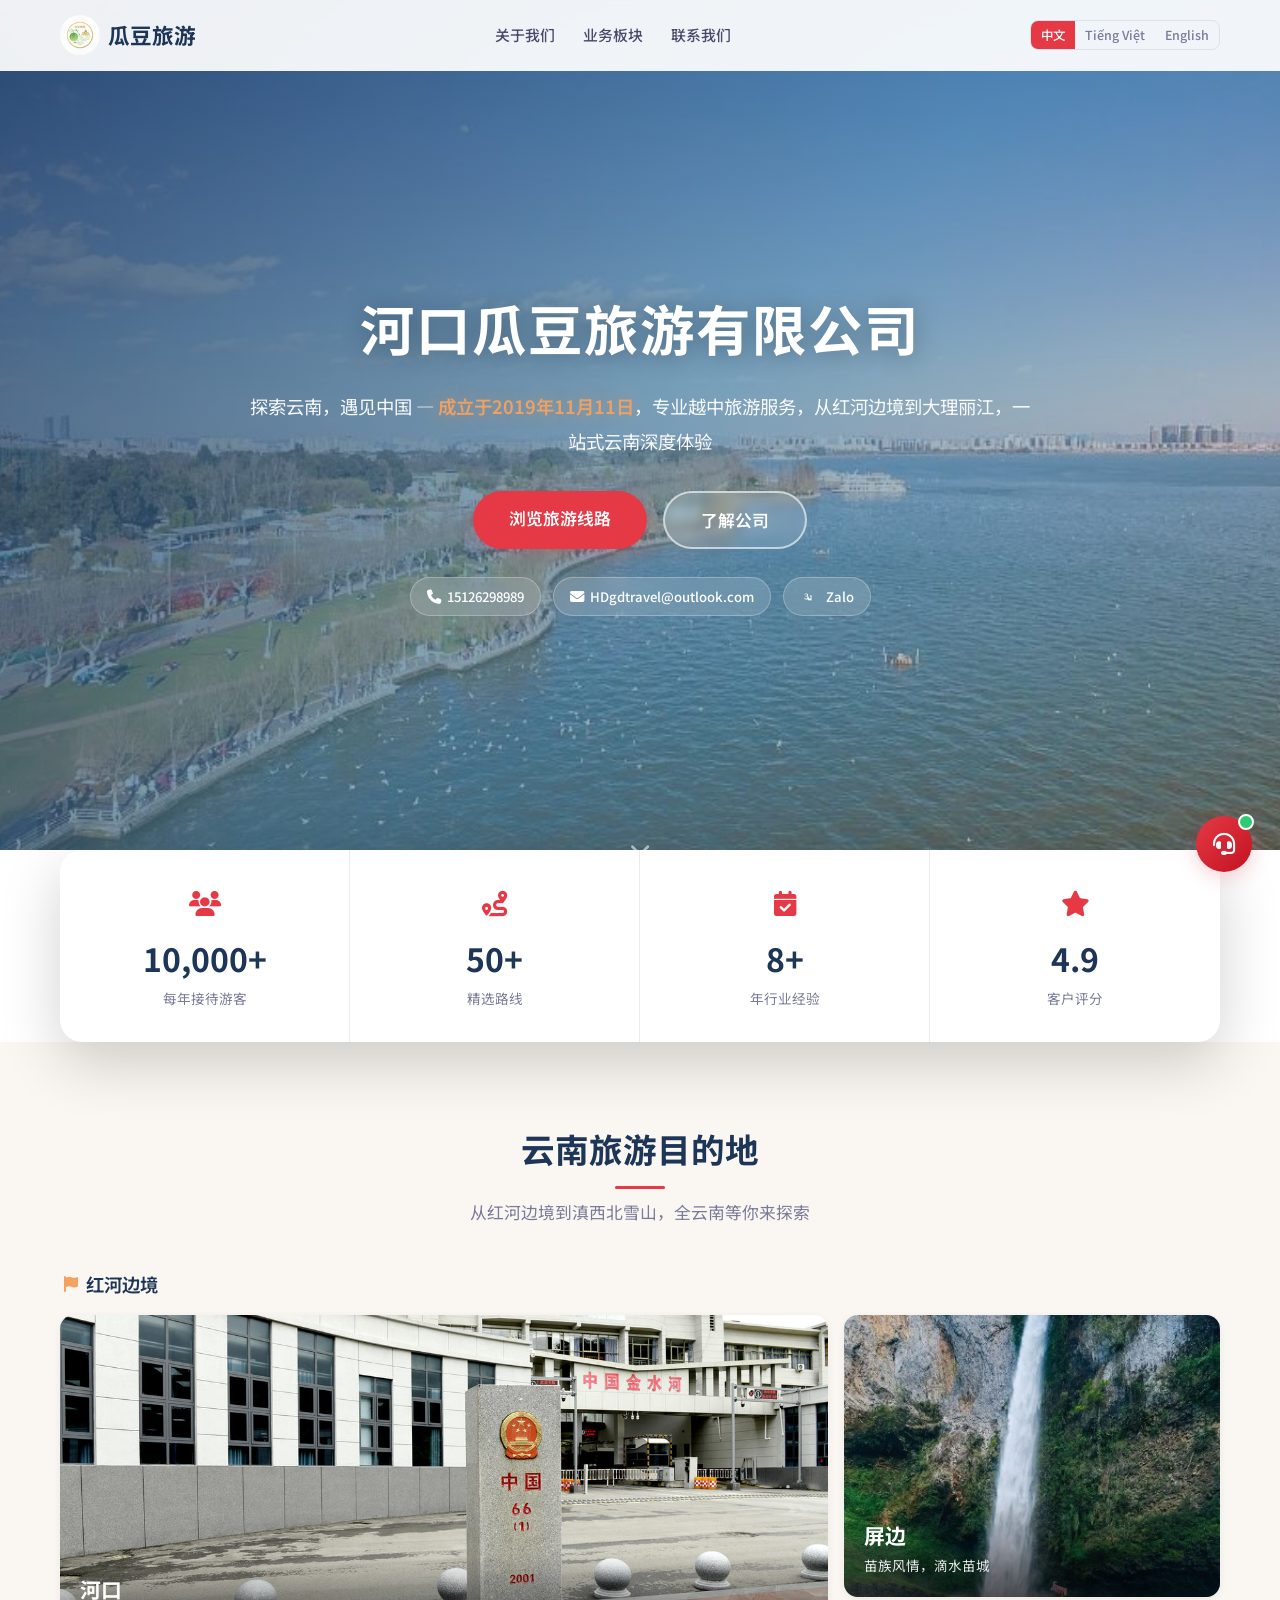
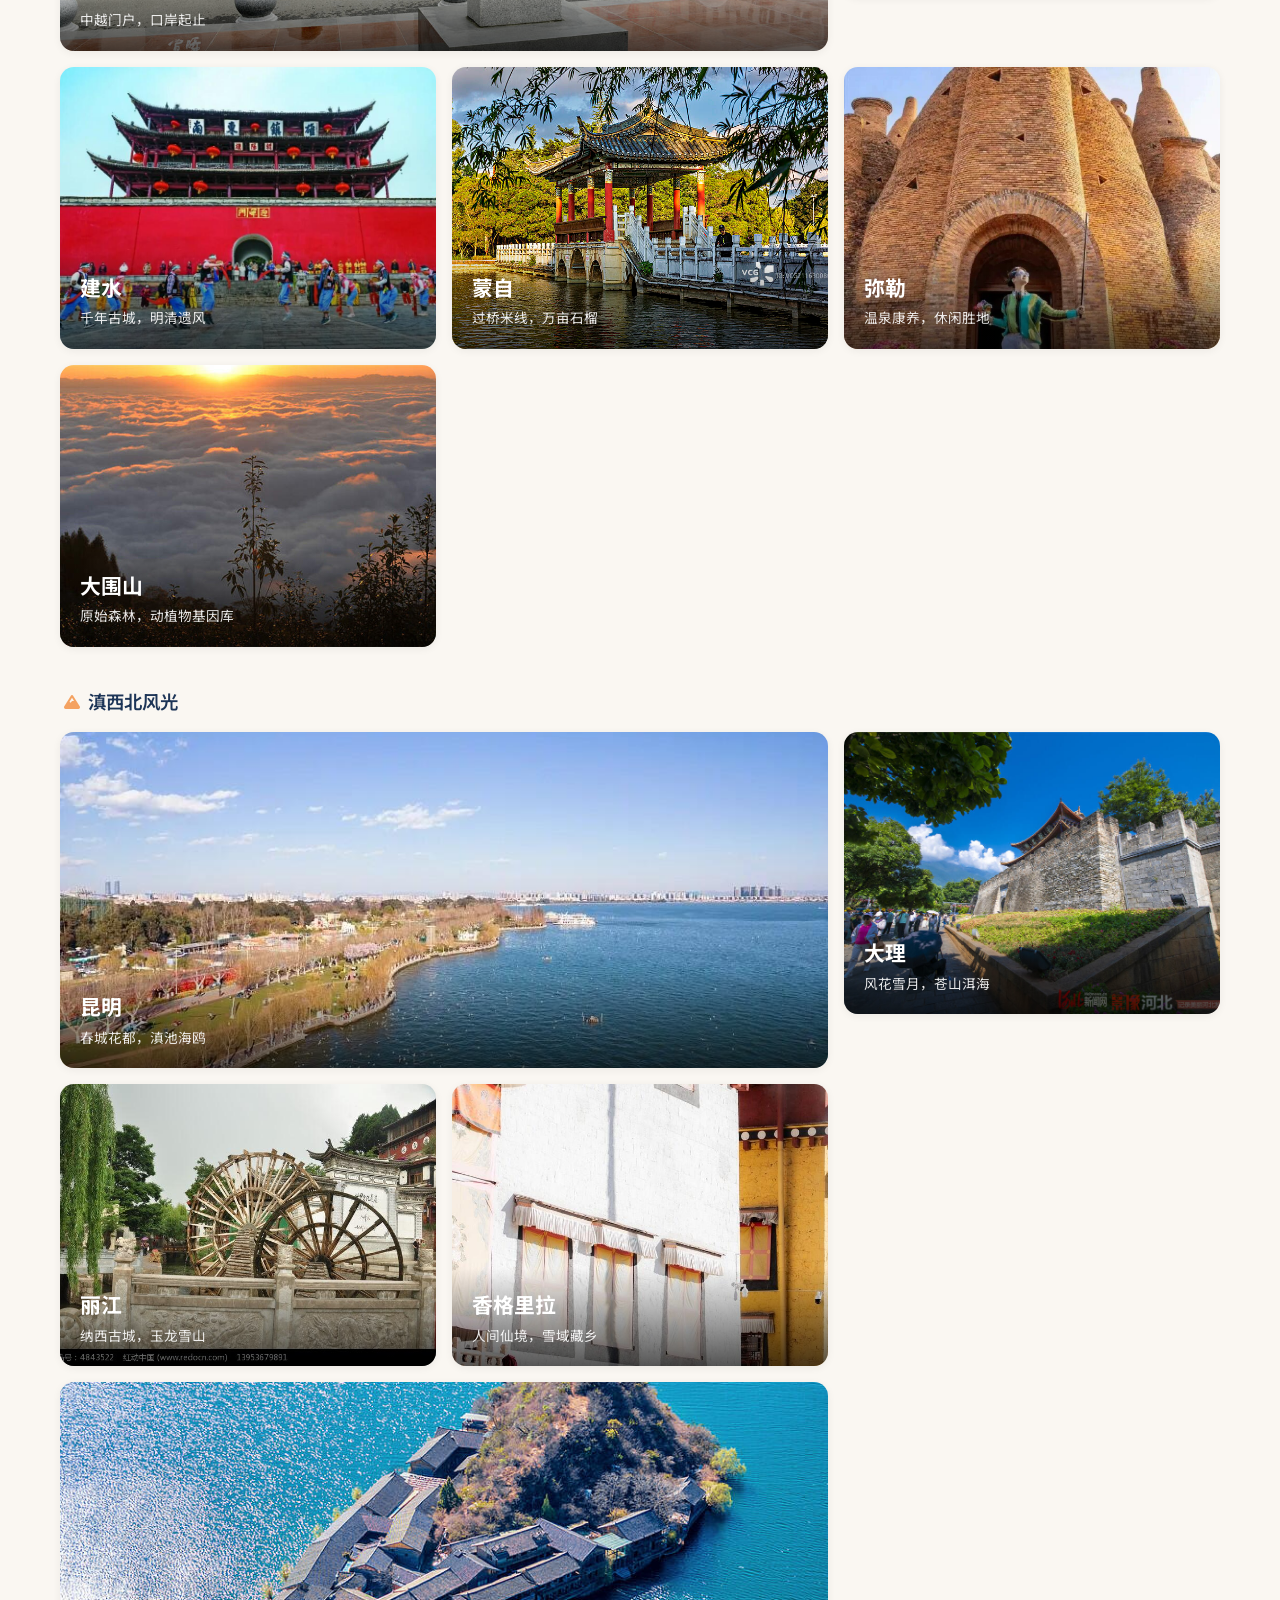
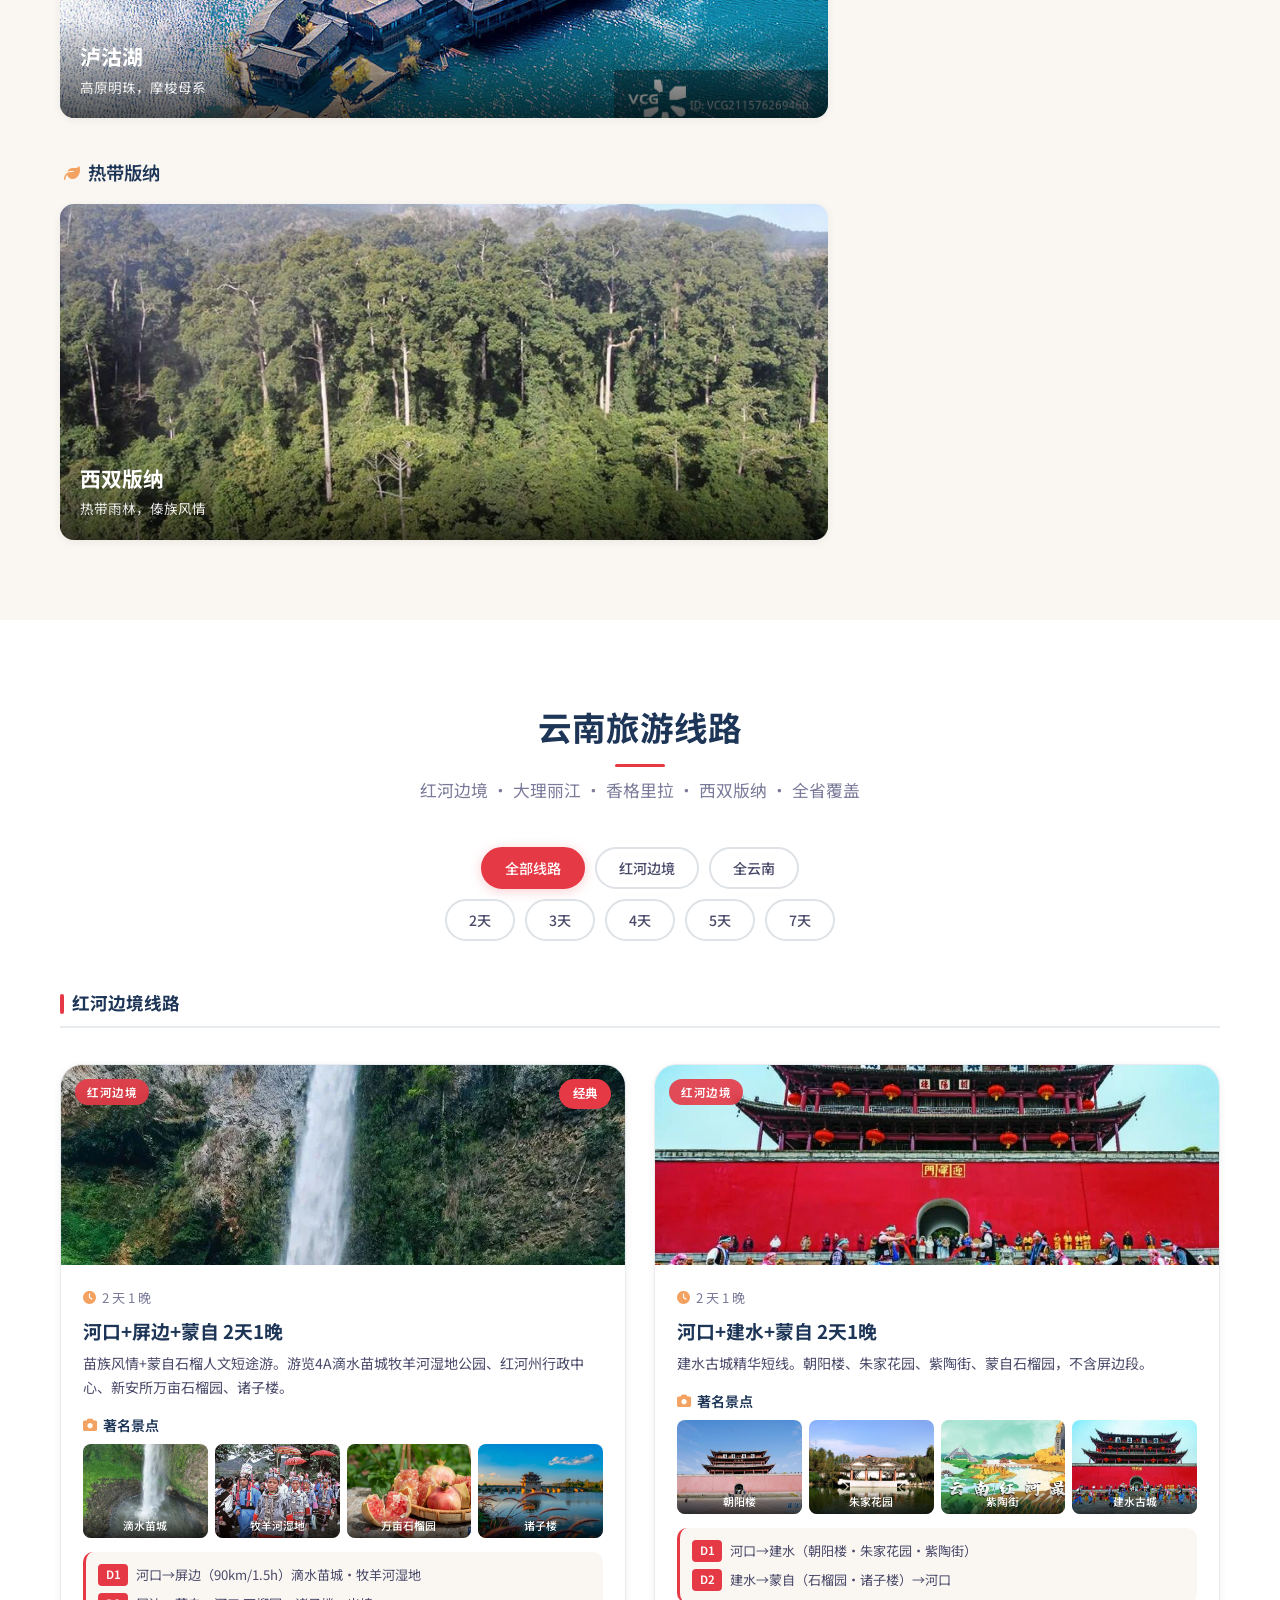
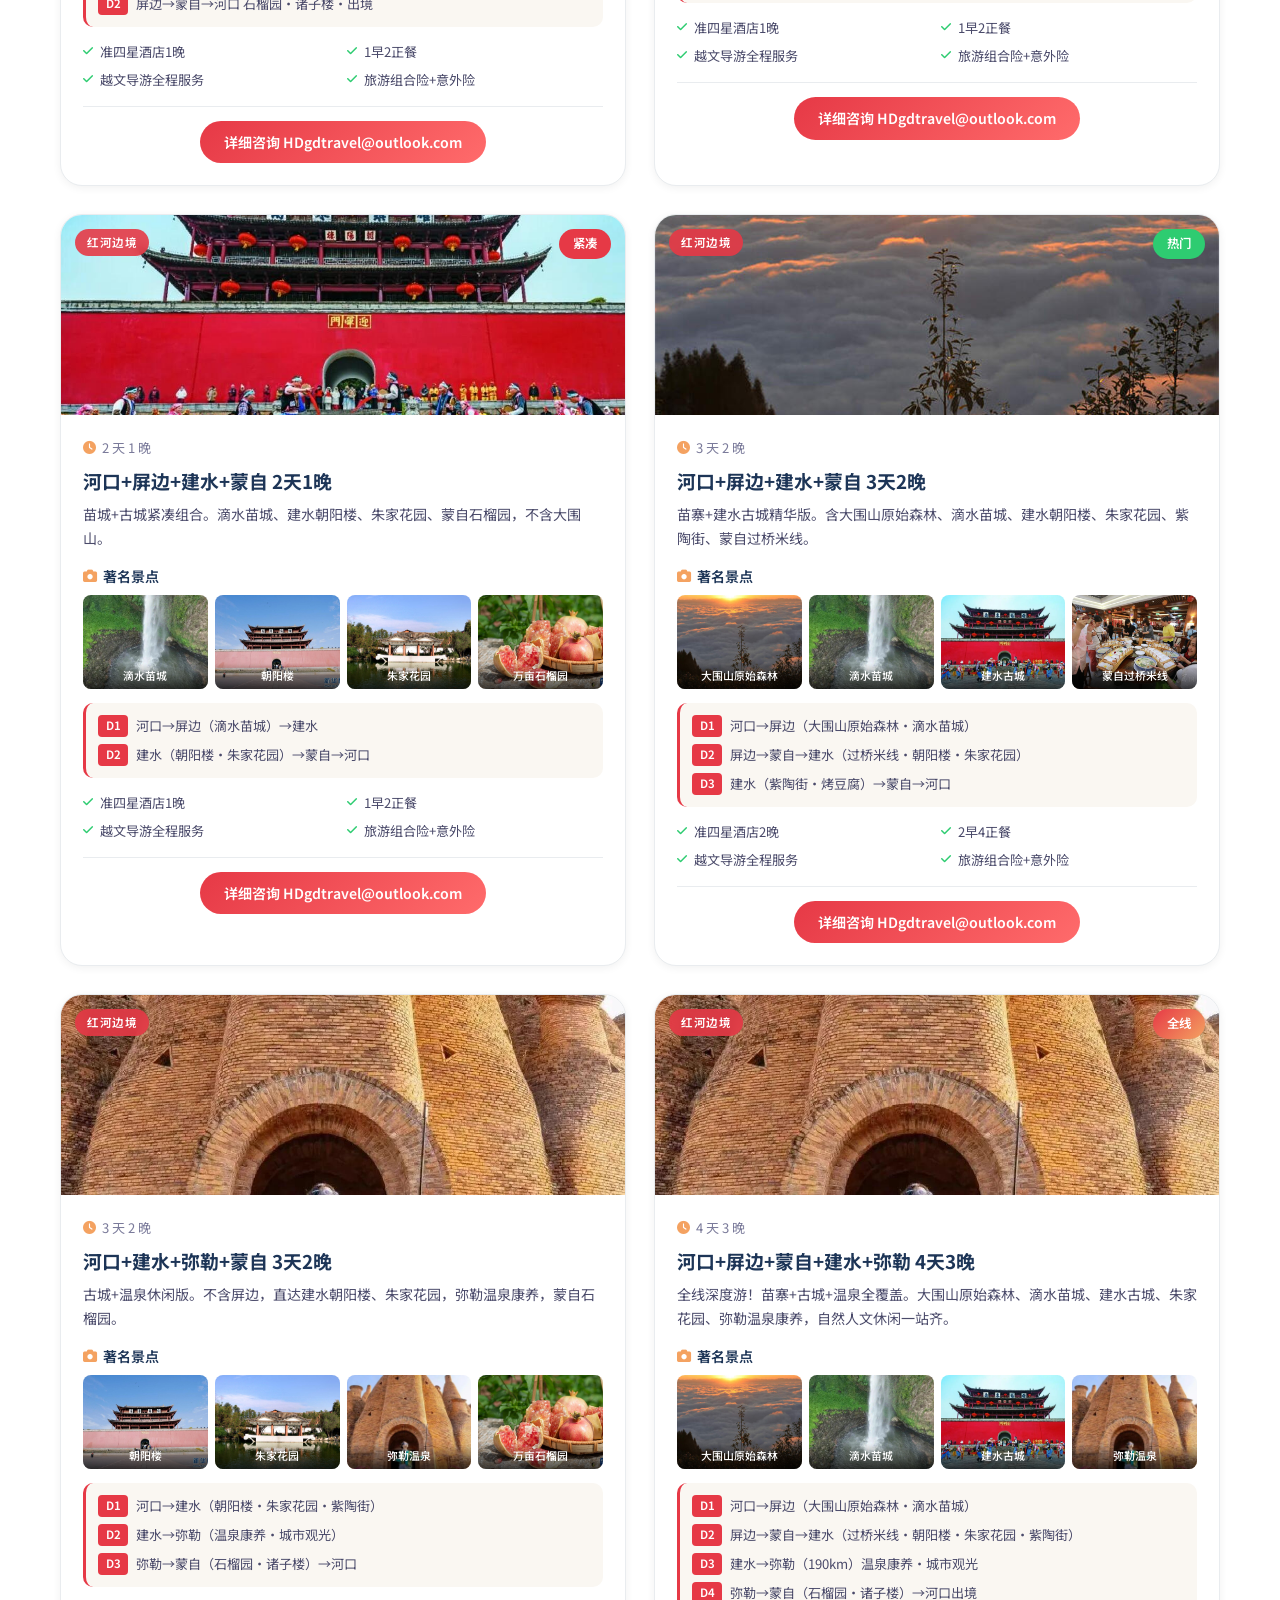
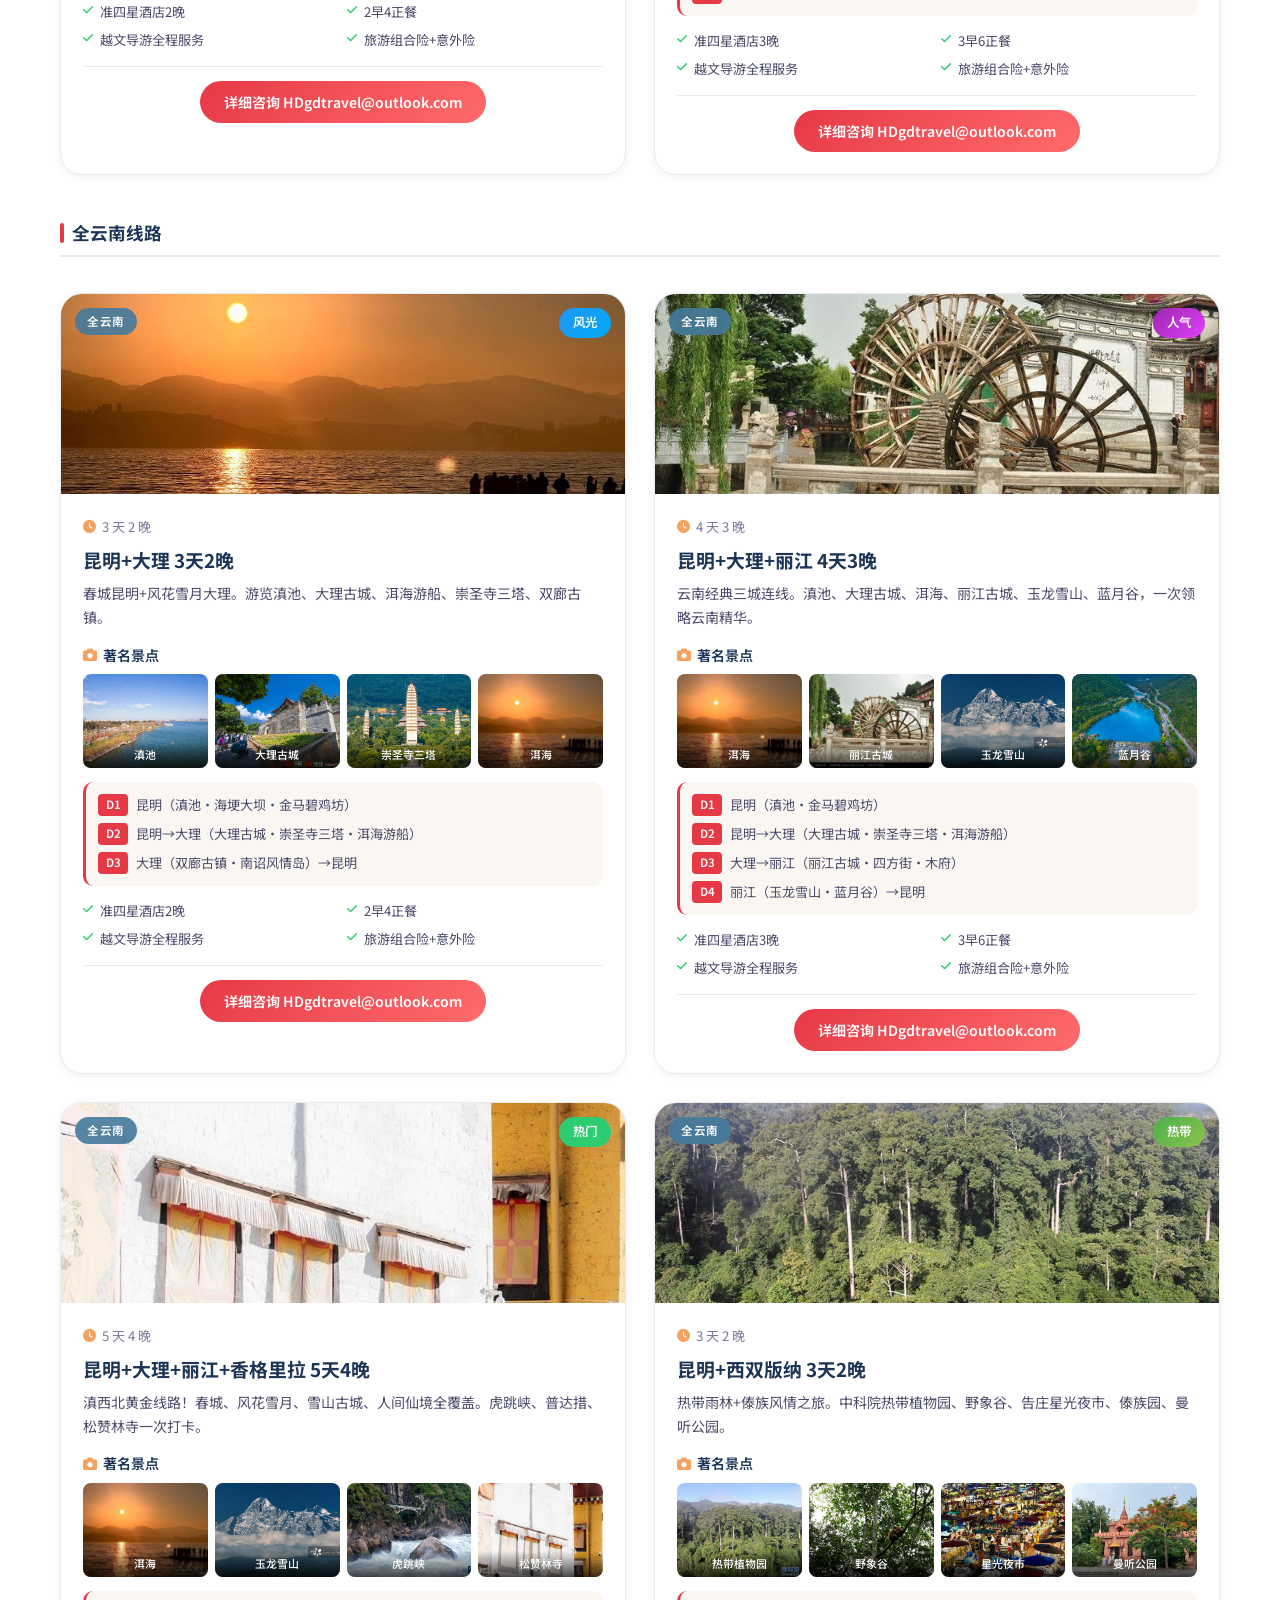
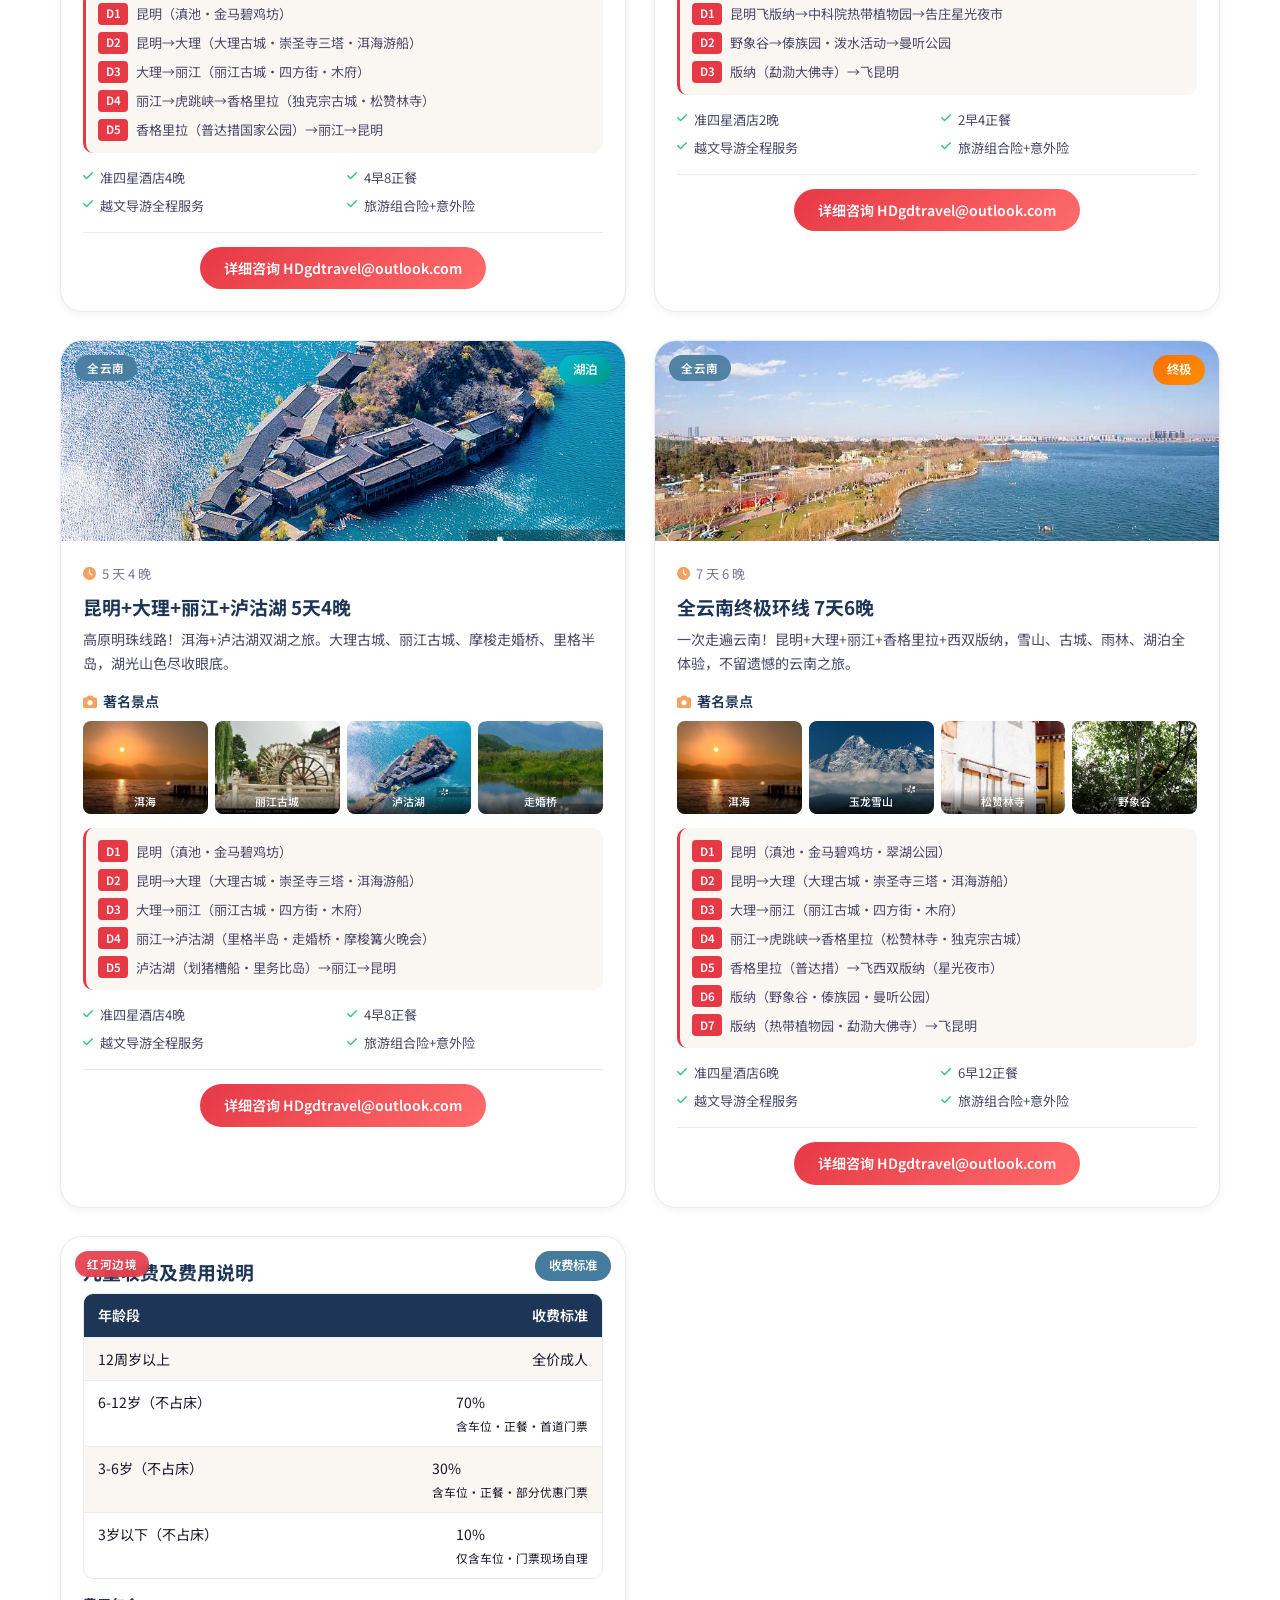
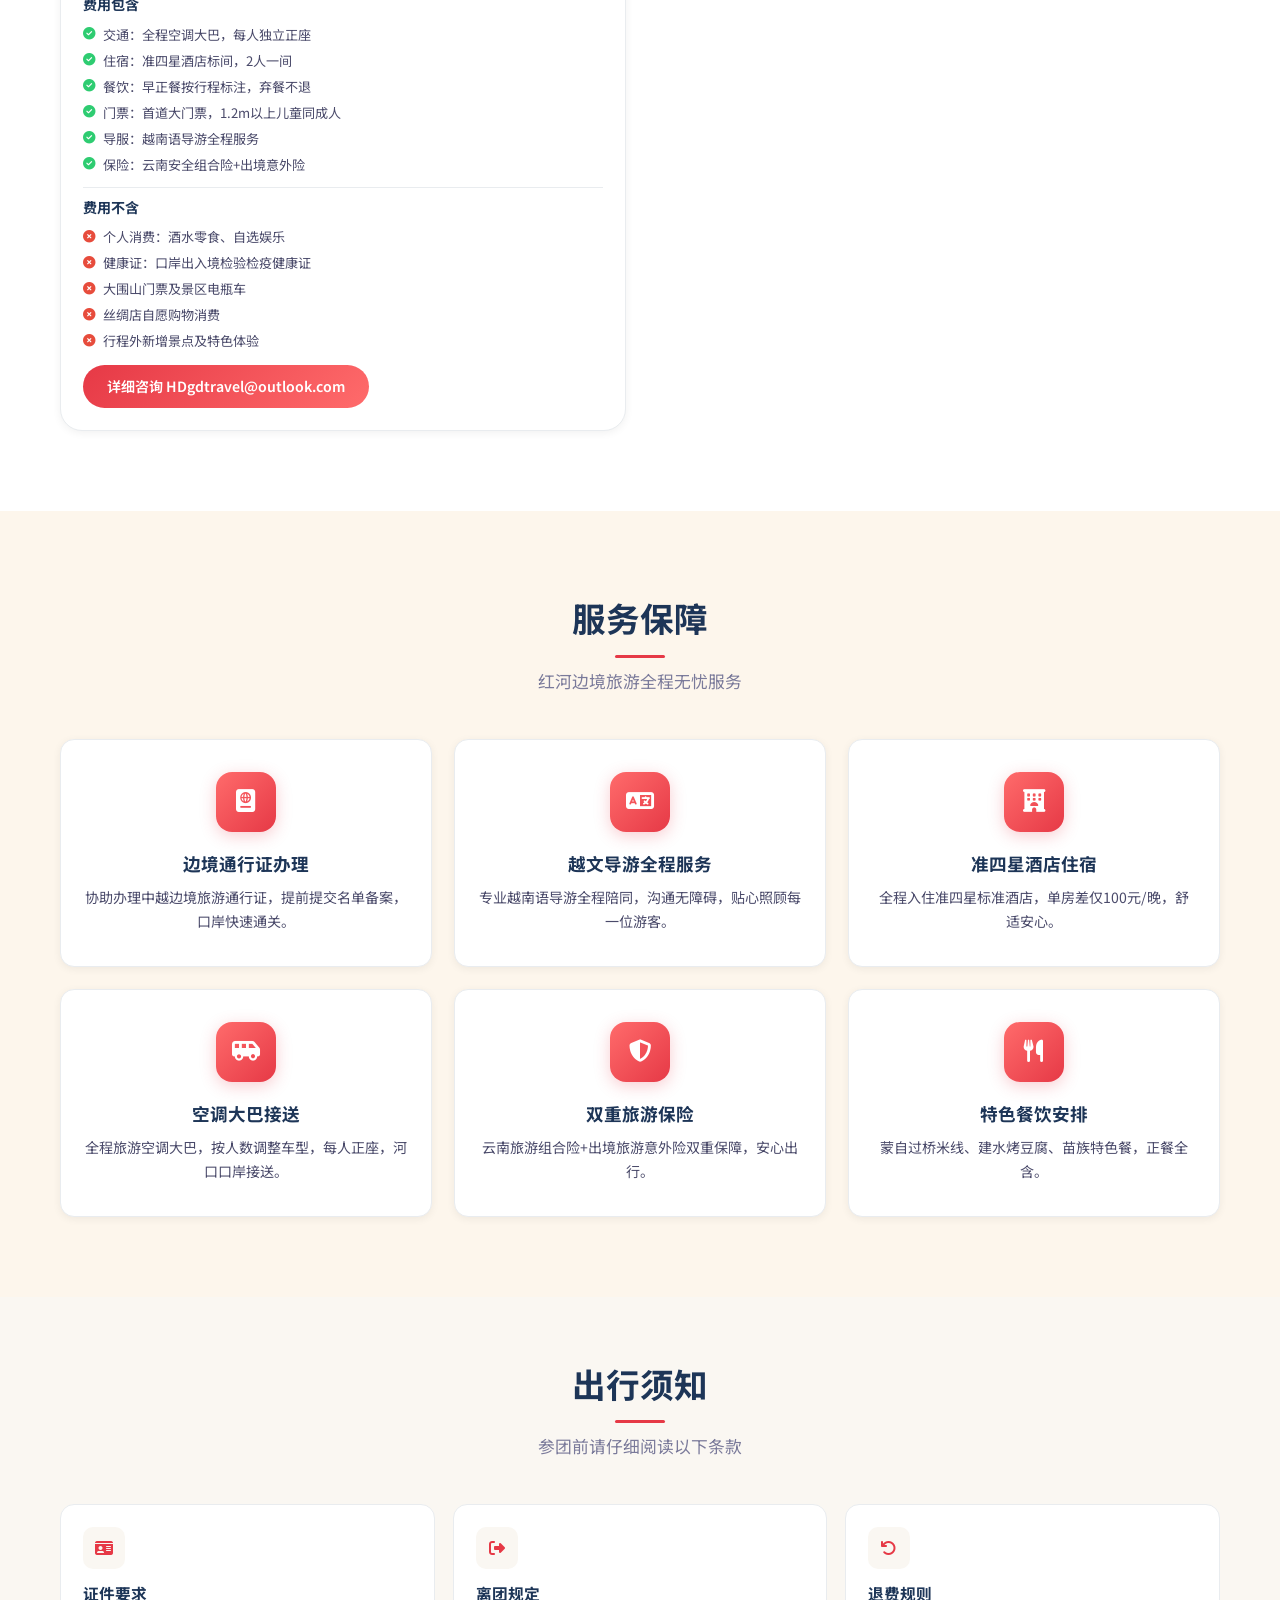
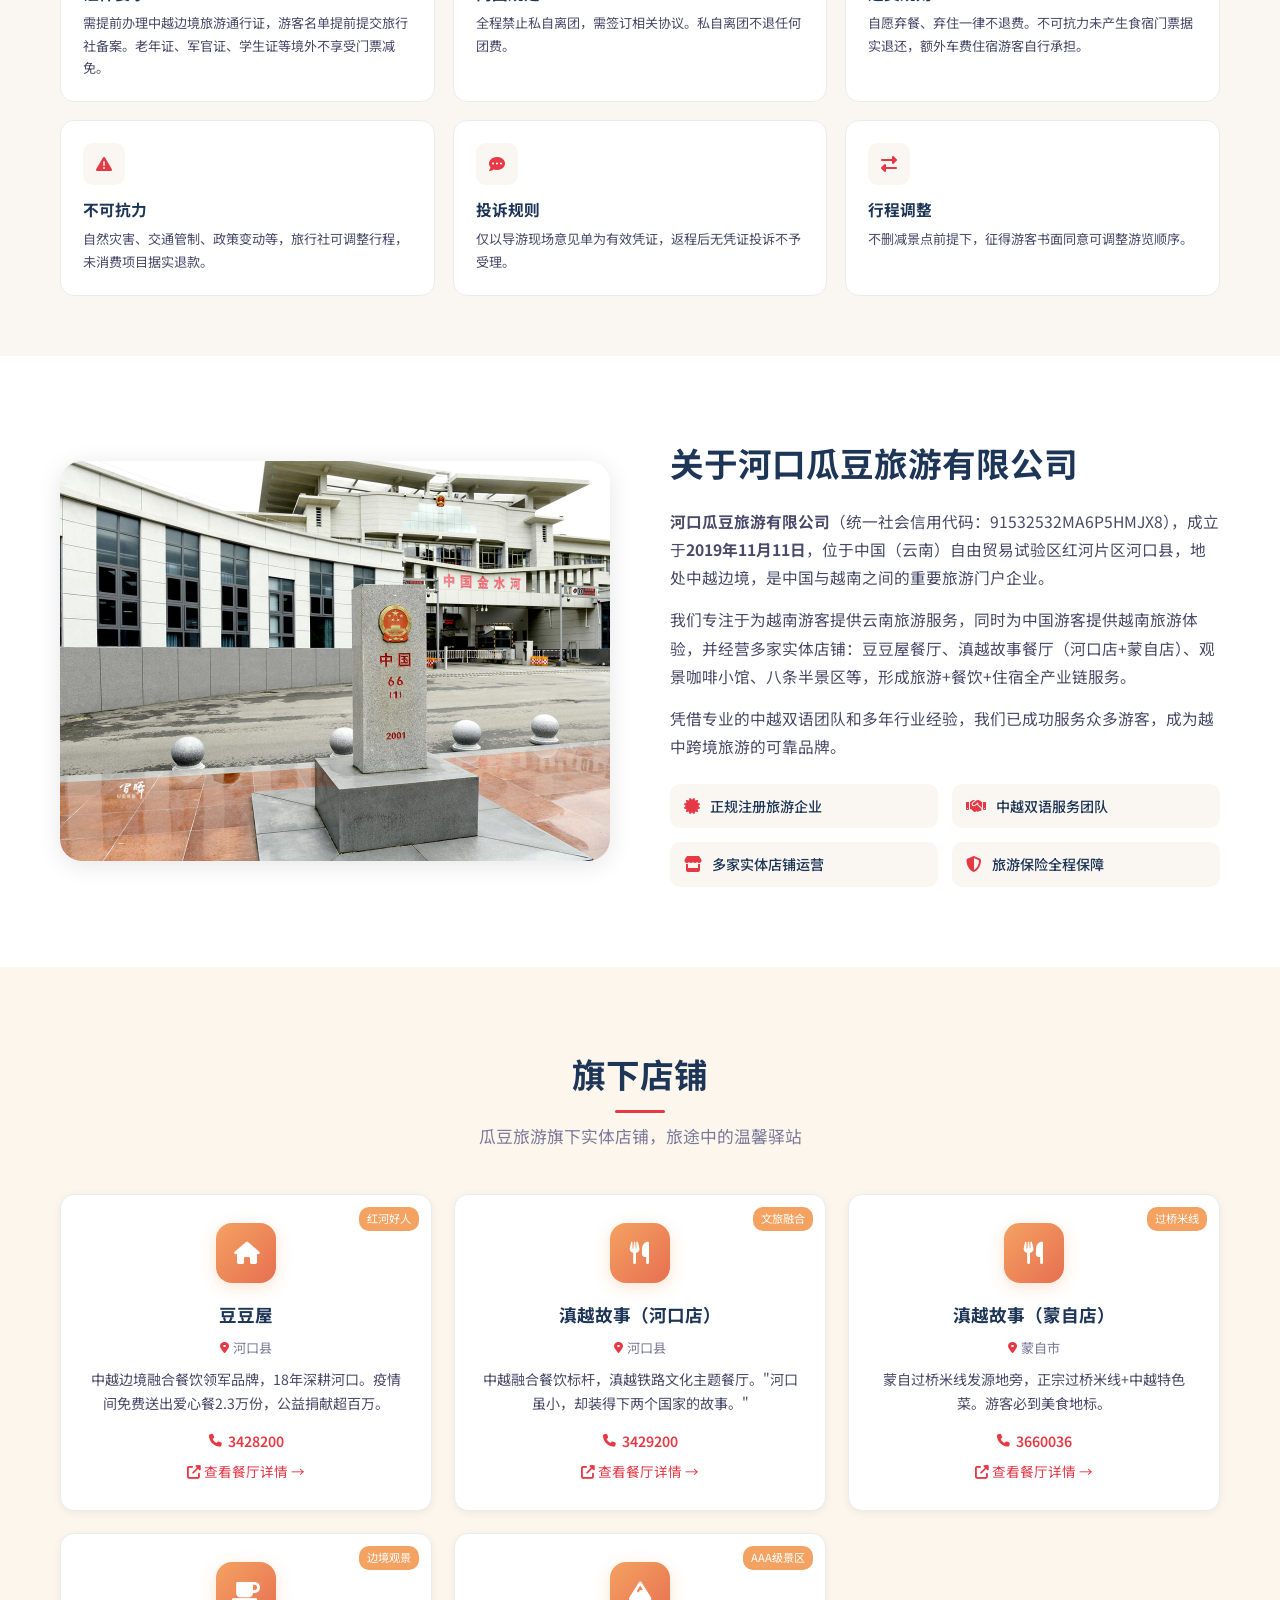
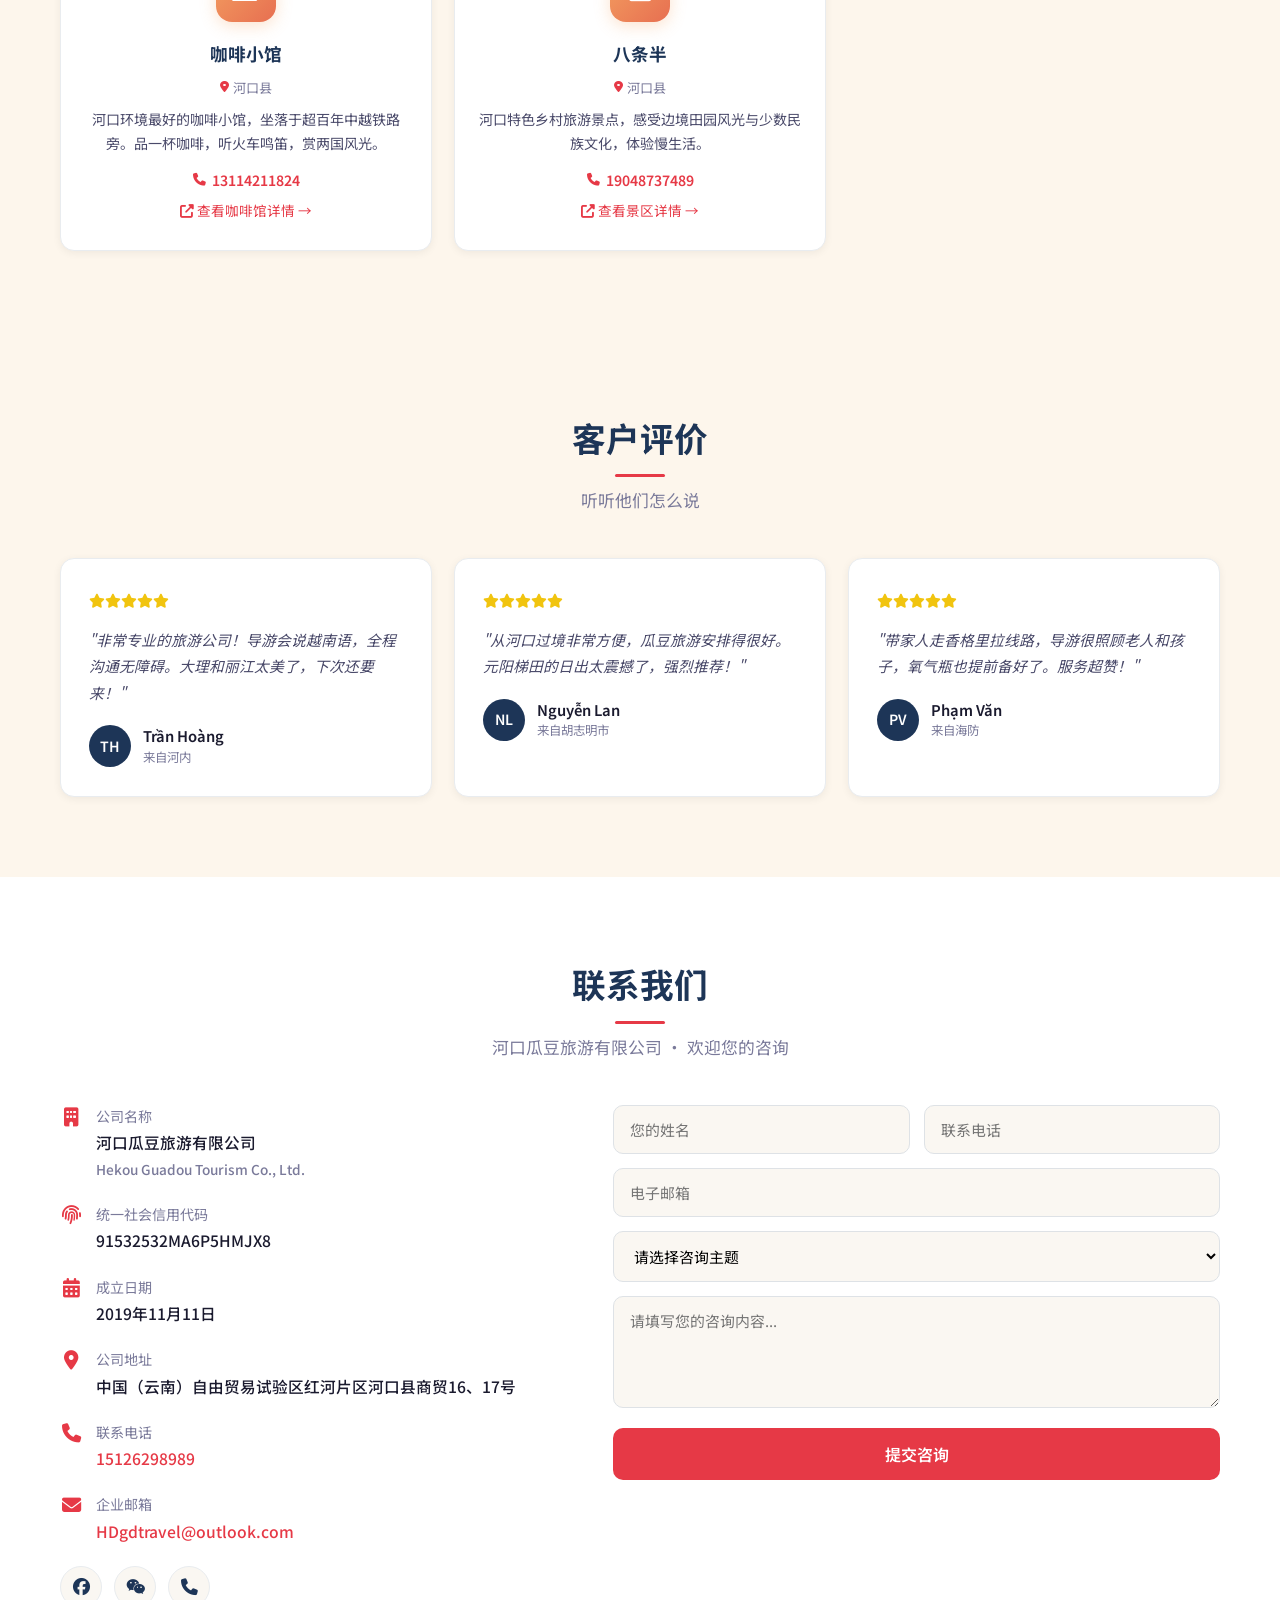
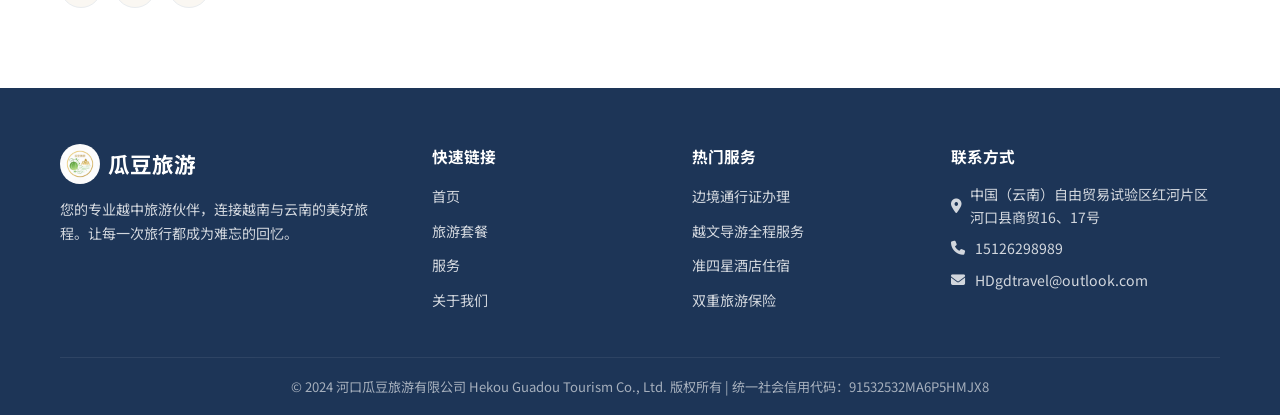
==== commit 5e29dcab: "更新企业官网信息：公司名称、信用代码91532532MA6P5HMJX8、成立日期2019-11-11、地址云南自贸区红河片区河口县商贸16/17号、电话15126298989、邮箱HDgdtrave" ====
--- a/index.html
+++ b/index.html
@@ -3,7 +3,10 @@
 <head>
     <meta charset="UTF-8">
     <meta name="viewport" content="width=device-width, initial-scale=1.0">
-    <title>瓜豆旅游 | 全云南旅游 | Gua Dou Travel</title>
+    <title>河口瓜豆旅游有限公司 | 官方网站 | Gua Dou Travel Official</title>
+    <meta name="description" content="河口瓜豆旅游有限公司（统一社会信用代码：91532532MA6P5HMJX8），成立于2019年11月11日，专业越中旅游服务，经营豆豆屋餐厅、滇越故事餐厅、观景咖啡、八条半景区。">
+    <meta name="keywords" content="河口瓜豆旅游,瓜豆旅游有限公司,云南旅游,中越边境旅游,豆豆屋,滇越故事,观景咖啡,八条半景区">
+    <meta name="author" content="河口瓜豆旅游有限公司 Hekou Guadou Tourism Co., Ltd.">
     <link rel="stylesheet" href="styles.css">
     <link href="https://fonts.googleapis.com/css2?family=Noto+Sans+SC:wght@300;400;500;700&family=Noto+Sans:wght@300;400;500;700&display=swap" rel="stylesheet">
     <link rel="stylesheet" href="https://cdnjs.cloudflare.com/ajax/libs/font-awesome/6.5.0/css/all.min.css">
@@ -17,15 +20,9 @@
                 <span class="logo-text" data-i18n="company_name">瓜豆旅游</span>
             </a>
             <ul class="nav-links" id="navLinks">
-                <li><a href="#home" data-i18n="nav_home">首页</a></li>
-                <li><a href="#packages" data-i18n="nav_packages">旅游线路</a></li>
-                <li><a href="#services" data-i18n="nav_services">服务保障</a></li>
                 <li><a href="#about" data-i18n="nav_about">关于我们</a></li>
+                <li><a href="#businesses" data-i18n="nav_businesses">业务板块</a></li>
                 <li><a href="#contact" data-i18n="nav_contact">联系我们</a></li>
-                <li class="mobile-auth-btns">
-                    <button class="btn-register" id="btnRegisterMobile" data-i18n="register">注册</button>
-                    <button class="btn-login" id="btnLoginMobile" data-i18n="login">登录</button>
-                </li>
             </ul>
             <div class="nav-actions">
                 <div class="lang-switcher" id="langSwitcher">
@@ -33,8 +30,6 @@
                     <button class="lang-btn" data-lang="vi">Tiếng Việt</button>
                     <button class="lang-btn" data-lang="en">English</button>
                 </div>
-                <button class="btn-register" id="btnRegister" data-i18n="register">注册</button>
-                <button class="btn-login" id="btnLogin" data-i18n="login">登录</button>
                 <button class="mobile-menu-btn" id="mobileMenuBtn">
                     <i class="fas fa-bars"></i>
                 </button>
@@ -46,16 +41,16 @@
     <section class="hero hero-bg" id="home">
         <div class="hero-overlay"></div>
         <div class="hero-content">
-            <h1 data-i18n="hero_title">探索云南，遇见中国</h1>
-            <p class="hero-tagline" data-i18n="hero_subtitle">瓜豆旅游 — <span class="tagline-highlight">越南语导游全程服务</span>，从红河边境到大理丽江，一站式云南深度体验</p>
+            <h1 data-i18n="hero_title">河口瓜豆旅游有限公司</h1>
+            <p class="hero-tagline">探索云南，遇见中国 — <span class="tagline-highlight">成立于2019年11月11日</span>，专业越中旅游服务，从红河边境到大理丽江，一站式云南深度体验</p>
             <div class="hero-buttons">
                 <a href="#packages" class="btn-primary" data-i18n="hero_cta">浏览旅游线路</a>
-                <a href="mailto:HDgdtravel@outlook.com" class="btn-secondary" data-i18n="hero_cta2">免费咨询</a>
+                <a href="#about" class="btn-secondary">了解公司</a>
             </div>
             <div class="hero-contact-badges">
-                <a href="tel:0889727222" class="hero-badge">
+                <a href="tel:15126298989" class="hero-badge">
                     <i class="fas fa-phone"></i>
-                    <span>0889727222</span>
+                    <span>15126298989</span>
                 </a>
                 <a href="mailto:HDgdtravel@outlook.com" class="hero-badge">
                     <i class="fas fa-envelope"></i>
@@ -642,25 +637,26 @@
                     <img loading="lazy" src="images/hekou.jpg" alt="河口风景">
                 </div>
                 <div class="about-content">
-                    <h2 data-i18n="about_title">关于瓜豆旅游</h2>
-                    <p data-i18n="about_desc1">瓜豆旅游公司位于云南省红河州河口县，地处中越边境，是中国与越南之间的重要旅游门户。我们专注于为越南游客提供云南旅游服务，同时也为中国游客提供越南旅游体验。</p>
-                    <p data-i18n="about_desc2">凭借8年以上的行业经验和专业的中越双语团队，我们已成功服务超过10,000名游客，成为越中跨境旅游的领军品牌。</p>
+                    <h2>关于河口瓜豆旅游有限公司</h2>
+                    <p><strong>河口瓜豆旅游有限公司</strong>（统一社会信用代码：91532532MA6P5HMJX8），成立于<strong>2019年11月11日</strong>，位于中国（云南）自由贸易试验区红河片区河口县，地处中越边境，是中国与越南之间的重要旅游门户企业。</p>
+                    <p>我们专注于为越南游客提供云南旅游服务，同时为中国游客提供越南旅游体验，并经营多家实体店铺：豆豆屋餐厅、滇越故事餐厅（河口店+蒙自店）、观景咖啡小馆、八条半景区等，形成旅游+餐饮+住宿全产业链服务。</p>
+                    <p>凭借专业的中越双语团队和多年行业经验，我们已成功服务众多游客，成为越中跨境旅游的可靠品牌。</p>
                     <div class="about-features">
                         <div class="about-feature">
                             <i class="fas fa-certificate"></i>
-                            <span data-i18n="about_f1">正规旅行社资质</span>
+                            <span>正规注册旅游企业</span>
                         </div>
                         <div class="about-feature">
                             <i class="fas fa-handshake"></i>
-                            <span data-i18n="about_f2">中越双语团队</span>
+                            <span>中越双语服务团队</span>
+                        </div>
+                        <div class="about-feature">
+                            <i class="fas fa-store"></i>
+                            <span>多家实体店铺运营</span>
                         </div>
                         <div class="about-feature">
                             <i class="fas fa-shield-alt"></i>
-                            <span data-i18n="about_f3">旅游保险保障</span>
-                        </div>
-                        <div class="about-feature">
-                            <i class="fas fa-heart"></i>
-                            <span data-i18n="about_f4">贴心服务承诺</span>
+                            <span>旅游保险全程保障</span>
                         </div>
                     </div>
                 </div>
@@ -781,43 +777,55 @@
         <div class="container">
             <div class="section-header">
                 <h2 data-i18n="contact_title">联系我们</h2>
-                <p data-i18n="contact_subtitle">有任何问题？欢迎随时联系我们</p>
+                <p>河口瓜豆旅游有限公司 · 欢迎您的咨询</p>
             </div>
             <div class="contact-grid">
                 <div class="contact-info">
                     <div class="contact-item">
+                        <i class="fas fa-building"></i>
+                        <div>
+                            <h4>公司名称</h4>
+                            <p>河口瓜豆旅游有限公司</p>
+                            <p style="font-size:0.85rem;color:var(--text-light);margin-top:4px;">Hekou Guadou Tourism Co., Ltd.</p>
+                        </div>
+                    </div>
+                    <div class="contact-item">
+                        <i class="fas fa-fingerprint"></i>
+                        <div>
+                            <h4>统一社会信用代码</h4>
+                            <p>91532532MA6P5HMJX8</p>
+                        </div>
+                    </div>
+                    <div class="contact-item">
+                        <i class="fas fa-calendar-alt"></i>
+                        <div>
+                            <h4>成立日期</h4>
+                            <p>2019年11月11日</p>
+                        </div>
+                    </div>
+                    <div class="contact-item">
                         <i class="fas fa-map-marker-alt"></i>
                         <div>
-                            <h4 data-i18n="contact_address_label">地址</h4>
-                            <p data-i18n="contact_address">中国云南省红河州河口县</p>
+                            <h4>公司地址</h4>
+                            <p>中国（云南）自由贸易试验区红河片区河口县商贸16、17号</p>
                         </div>
                     </div>
                     <div class="contact-item">
                         <i class="fas fa-phone"></i>
                         <div>
-                            <h4 data-i18n="contact_phone_label">电话</h4>
-                            <p>0889727222</p>
-                        </div>
-                    </div>
-                    <div class="contact-item">
-                        <svg class="zalo-icon" viewBox="0 0 24 24" width="20" height="20">
-                            <path fill="currentColor" d="M12.49 10.272v-.45h1.347v6.322h-.77l-.144-.432a2.23 2.23 0 01-1.645.582c-1.268 0-2.22-.99-2.22-2.394 0-1.404.952-2.394 2.22-2.394.612 0 1.098.216 1.212.566zm-.77 3.78c.738 0 1.278-.576 1.278-1.395s-.54-1.395-1.278-1.395-1.278.576-1.278 1.395.54 1.395 1.278 1.395zM5.764 13.22c.324.558.918.846 1.692.846.9 0 1.494-.576 1.494-1.35 0-.846-.612-1.242-1.494-1.242H6.462v-.918h.99c.774 0 1.242-.36 1.242-1.026 0-.648-.468-1.044-1.242-1.044-.612 0-1.098.252-1.386.72l-.882-.522C5.594 8.118 6.422 7.68 7.48 7.68c1.386 0 2.286.792 2.286 1.926 0 .684-.324 1.224-.9 1.548.702.324 1.098.936 1.098 1.746 0 1.296-1.026 2.178-2.538 2.178-1.08 0-1.944-.432-2.43-1.242l.768-.616z"/>
-                        </svg>
-                        <div>
-                            <h4>Zalo</h4>
-                            <p>Zalo0889727222</p>
+                            <h4>联系电话</h4>
+                            <p><a href="tel:15126298989" style="color:var(--primary);">15126298989</a></p>
                         </div>
                     </div>
                     <div class="contact-item">
                         <i class="fas fa-envelope"></i>
                         <div>
-                            <h4 data-i18n="contact_email_label">邮箱</h4>
-                            <p><a href="mailto:HDgdtravel@outlook.com">HDgdtravel@outlook.com</a></p>
+                            <h4>企业邮箱</h4>
+                            <p><a href="mailto:HDgdtravel@outlook.com" style="color:var(--primary);">HDgdtravel@outlook.com</a></p>
                         </div>
                     </div>
                     <div class="contact-social">
                         <a href="#" class="social-link"><i class="fab fa-facebook"></i></a>
-                        <a href="#" class="social-link"><svg class="zalo-icon" viewBox="0 0 24 24" width="20" height="20"><path fill="currentColor" d="M12.49 10.272v-.45h1.347v6.322h-.77l-.144-.432a2.23 2.23 0 01-1.645.582c-1.268 0-2.22-.99-2.22-2.394 0-1.404.952-2.394 2.22-2.394.612 0 1.098.216 1.212.566zm-.77 3.78c.738 0 1.278-.576 1.278-1.395s-.54-1.395-1.278-1.395-1.278.576-1.278 1.395.54 1.395 1.278 1.395z"/></svg></a>
                         <a href="#" class="social-link"><i class="fab fa-weixin"></i></a>
                         <a href="#" class="social-link"><i class="fas fa-phone"></i></a>
                     </div>
@@ -826,28 +834,29 @@
                     <form id="contactForm">
                         <div class="form-row">
                             <div class="form-group">
-                                <input type="text" id="contactName" required :placeholder="name_placeholder">
+                                <input type="text" id="contactName" required placeholder="您的姓名">
                             </div>
                             <div class="form-group">
-                                <input type="tel" id="contactPhone" required :placeholder="phone_placeholder">
+                                <input type="tel" id="contactPhone" required placeholder="联系电话">
                             </div>
                         </div>
                         <div class="form-group">
-                            <input type="email" id="contactEmail" required :placeholder="email_placeholder">
+                            <input type="email" id="contactEmail" required placeholder="电子邮箱">
                         </div>
                         <div class="form-group">
                             <select id="contactSubject">
-                                <option value="" data-i18n="subject_default">请选择咨询主题</option>
-                                <option value="package" data-i18n="subject_package">旅游套餐咨询</option>
-                                <option value="visa" data-i18n="subject_visa">签证办理</option>
-                                <option value="custom" data-i18n="subject_custom">定制行程</option>
-                                <option value="other" data-i18n="subject_other">其他问题</option>
+                                <option value="">请选择咨询主题</option>
+                                <option value="package">旅游线路咨询</option>
+                                <option value="visa">签证办理咨询</option>
+                                <option value="custom">定制行程咨询</option>
+                                <option value="restaurant">餐饮/咖啡预订</option>
+                                <option value="other">其他问题</option>
                             </select>
                         </div>
                         <div class="form-group">
-                            <textarea id="contactMessage" rows="4" required :placeholder="message_placeholder"></textarea>
-                        </div>
-                        <button type="submit" class="btn-submit" data-i18n="submit">提交咨询</button>
+                            <textarea id="contactMessage" rows="4" required placeholder="请填写您的咨询内容..."></textarea>
+                        </div>
+                        <button type="submit" class="btn-submit">提交咨询</button>
                     </form>
                 </div>
             </div>
@@ -884,132 +893,17 @@
                     </ul>
                 </div>
                 <div class="footer-contact">
-                    <h4 data-i18n="footer_contact">联系方式</h4>
-                    <p><i class="fas fa-map-marker-alt"></i> <span data-i18n="contact_address">中国云南省红河州河口县</span></p>
-                    <p><i class="fas fa-phone"></i> 0889727222</p>
-                    <p><i class="fas fa-envelope"></i> <a href="mailto:HDgdtravel@outlook.com">HDgdtravel@outlook.com</a></p>
+                    <h4>联系方式</h4>
+                    <p><i class="fas fa-map-marker-alt"></i> 中国（云南）自由贸易试验区红河片区河口县商贸16、17号</p>
+                    <p><i class="fas fa-phone"></i> <a href="tel:15126298989" style="color:inherit;text-decoration:none;">15126298989</a></p>
+                    <p><i class="fas fa-envelope"></i> <a href="mailto:HDgdtravel@outlook.com" style="color:inherit;">HDgdtravel@outlook.com</a></p>
                 </div>
             </div>
             <div class="footer-bottom">
-                <p>&copy; 2024 瓜豆旅游 Gua Dou Travel. <span data-i18n="footer_rights">版权所有</span></p>
+                <p>&copy; 2024 河口瓜豆旅游有限公司 Hekou Guadou Tourism Co., Ltd. 版权所有 | 统一社会信用代码：91532532MA6P5HMJX8</p>
             </div>
         </div>
     </footer>
-
-    <!-- ========== Register Modal ========== -->
-    <div class="modal-overlay" id="registerModal">
-        <div class="modal">
-            <button class="modal-close" id="registerClose"><i class="fas fa-times"></i></button>
-            <div class="modal-header">
-                <h2 data-i18n="register_title">创建账户</h2>
-                <p data-i18n="register_subtitle">加入瓜豆旅游，开启您的旅程</p>
-            </div>
-            <div class="modal-body">
-                <div class="social-register">
-                    <button class="btn-social btn-facebook" id="btnFacebook">
-                        <i class="fab fa-facebook-f"></i>
-                        <span>Facebook</span>
-                    </button>
-                    <button class="btn-social btn-zalo" id="btnZalo">
-                        <svg class="zalo-icon" viewBox="0 0 24 24" width="20" height="20">
-                            <path fill="currentColor" d="M12.49 10.272v-.45h1.347v6.322h-.77l-.144-.432a2.23 2.23 0 01-1.645.582c-1.268 0-2.22-.99-2.22-2.394 0-1.404.952-2.394 2.22-2.394.612 0 1.098.216 1.212.566zm-.77 3.78c.738 0 1.278-.576 1.278-1.395s-.54-1.395-1.278-1.395-1.278.576-1.278 1.395.54 1.395 1.278 1.395zM5.764 13.22c.324.558.918.846 1.692.846.9 0 1.494-.576 1.494-1.35 0-.846-.612-1.242-1.494-1.242H6.462v-.918h.99c.774 0 1.242-.36 1.242-1.026 0-.648-.468-1.044-1.242-1.044-.612 0-1.098.252-1.386.72l-.882-.522C5.594 8.118 6.422 7.68 7.48 7.68c1.386 0 2.286.792 2.286 1.926 0 .684-.324 1.224-.9 1.548.702.324 1.098.936 1.098 1.746 0 1.296-1.026 2.178-2.538 2.178-1.08 0-1.944-.432-2.43-1.242l.768-.616z"/>
-                        </svg>
-                        <span>Zalo</span>
-                    </button>
-                </div>
-                <div class="divider">
-                    <span data-i18n="or">或</span>
-                </div>
-                <form id="registerForm">
-                    <div class="form-group">
-                        <label data-i18n="phone_label">手机号码</label>
-                        <div class="phone-input">
-                            <select id="phoneCountry" class="phone-country">
-                                <option value="+84">🇻🇳 +84</option>
-                                <option value="+86">🇨🇳 +86</option>
-                            </select>
-                            <input type="tel" id="regPhone" required placeholder="0123 456 789">
-                        </div>
-                    </div>
-                    <div class="form-group">
-                        <label data-i18n="verification_code">验证码</label>
-                        <div class="code-input">
-                            <input type="text" id="regCode" required placeholder="------" maxlength="6">
-                            <button type="button" class="btn-send-code" id="btnSendCode" data-i18n="send_code">发送验证码</button>
-                        </div>
-                    </div>
-                    <div class="form-group">
-                        <label data-i18n="full_name">姓名</label>
-                        <input type="text" id="regName" required>
-                    </div>
-                    <div class="form-group">
-                        <label data-i18n="password">密码</label>
-                        <input type="password" id="regPassword" required minlength="6">
-                    </div>
-                    <div class="form-group">
-                        <label class="checkbox-label">
-                            <input type="checkbox" id="regAgree" required>
-                            <span data-i18n="agree_terms">我同意服务条款和隐私政策</span>
-                        </label>
-                    </div>
-                    <button type="submit" class="btn-register-submit" data-i18n="register_btn">注册</button>
-                </form>
-                <div class="modal-footer-text">
-                    <span data-i18n="has_account">已有账户？</span>
-                    <a href="#" id="switchToLogin" data-i18n="login_here">在此登录</a>
-                </div>
-            </div>
-        </div>
-    </div>
-
-    <!-- ========== Login Modal ========== -->
-    <div class="modal-overlay" id="loginModal">
-        <div class="modal">
-            <button class="modal-close" id="loginClose"><i class="fas fa-times"></i></button>
-            <div class="modal-header">
-                <h2 data-i18n="login_title">欢迎回来</h2>
-                <p data-i18n="login_subtitle">登录您的瓜豆旅游账户</p>
-            </div>
-            <div class="modal-body">
-                <div class="social-register">
-                    <button class="btn-social btn-facebook">
-                        <i class="fab fa-facebook-f"></i>
-                        <span>Facebook</span>
-                    </button>
-                    <button class="btn-social btn-zalo">
-                        <svg class="zalo-icon" viewBox="0 0 24 24" width="20" height="20">
-                            <path fill="currentColor" d="M12.49 10.272v-.45h1.347v6.322h-.77l-.144-.432a2.23 2.23 0 01-1.645.582c-1.268 0-2.22-.99-2.22-2.394 0-1.404.952-2.394 2.22-2.394.612 0 1.098.216 1.212.566zm-.77 3.78c.738 0 1.278-.576 1.278-1.395s-.54-1.395-1.278-1.395-1.278.576-1.278 1.395.54 1.395 1.278 1.395z"/>
-                        </svg>
-                        <span>Zalo</span>
-                    </button>
-                </div>
-                <div class="divider">
-                    <span data-i18n="or">或</span>
-                </div>
-                <form id="loginForm">
-                    <div class="form-group">
-                        <label data-i18n="phone_label">手机号码</label>
-                        <div class="phone-input">
-                            <select id="loginCountry" class="phone-country">
-                                <option value="+84">🇻🇳 +84</option>
-                                <option value="+86">🇨🇳 +86</option>
-                            </select>
-                            <input type="tel" id="loginPhone" required placeholder="0123 456 789">
-                        </div>
-                    </div>
-                    <div class="form-group">
-                        <label data-i18n="password">密码</label>
-                        <input type="password" id="loginPassword" required>
-                    </div>
-                    <button type="submit" class="btn-register-submit" data-i18n="login">登录</button>
-                </form>
-                <div class="modal-footer-text">
-                    <span data-i18n="no_account">没有账户？</span>
-                    <a href="#" id="switchToRegister" data-i18n="register_here">在此注册</a>
-                </div>
-            </div>
-        </div>
-    </div>
 
     <!-- ========== Back to Top ========== -->
     <button class="back-to-top" id="backToTop">
